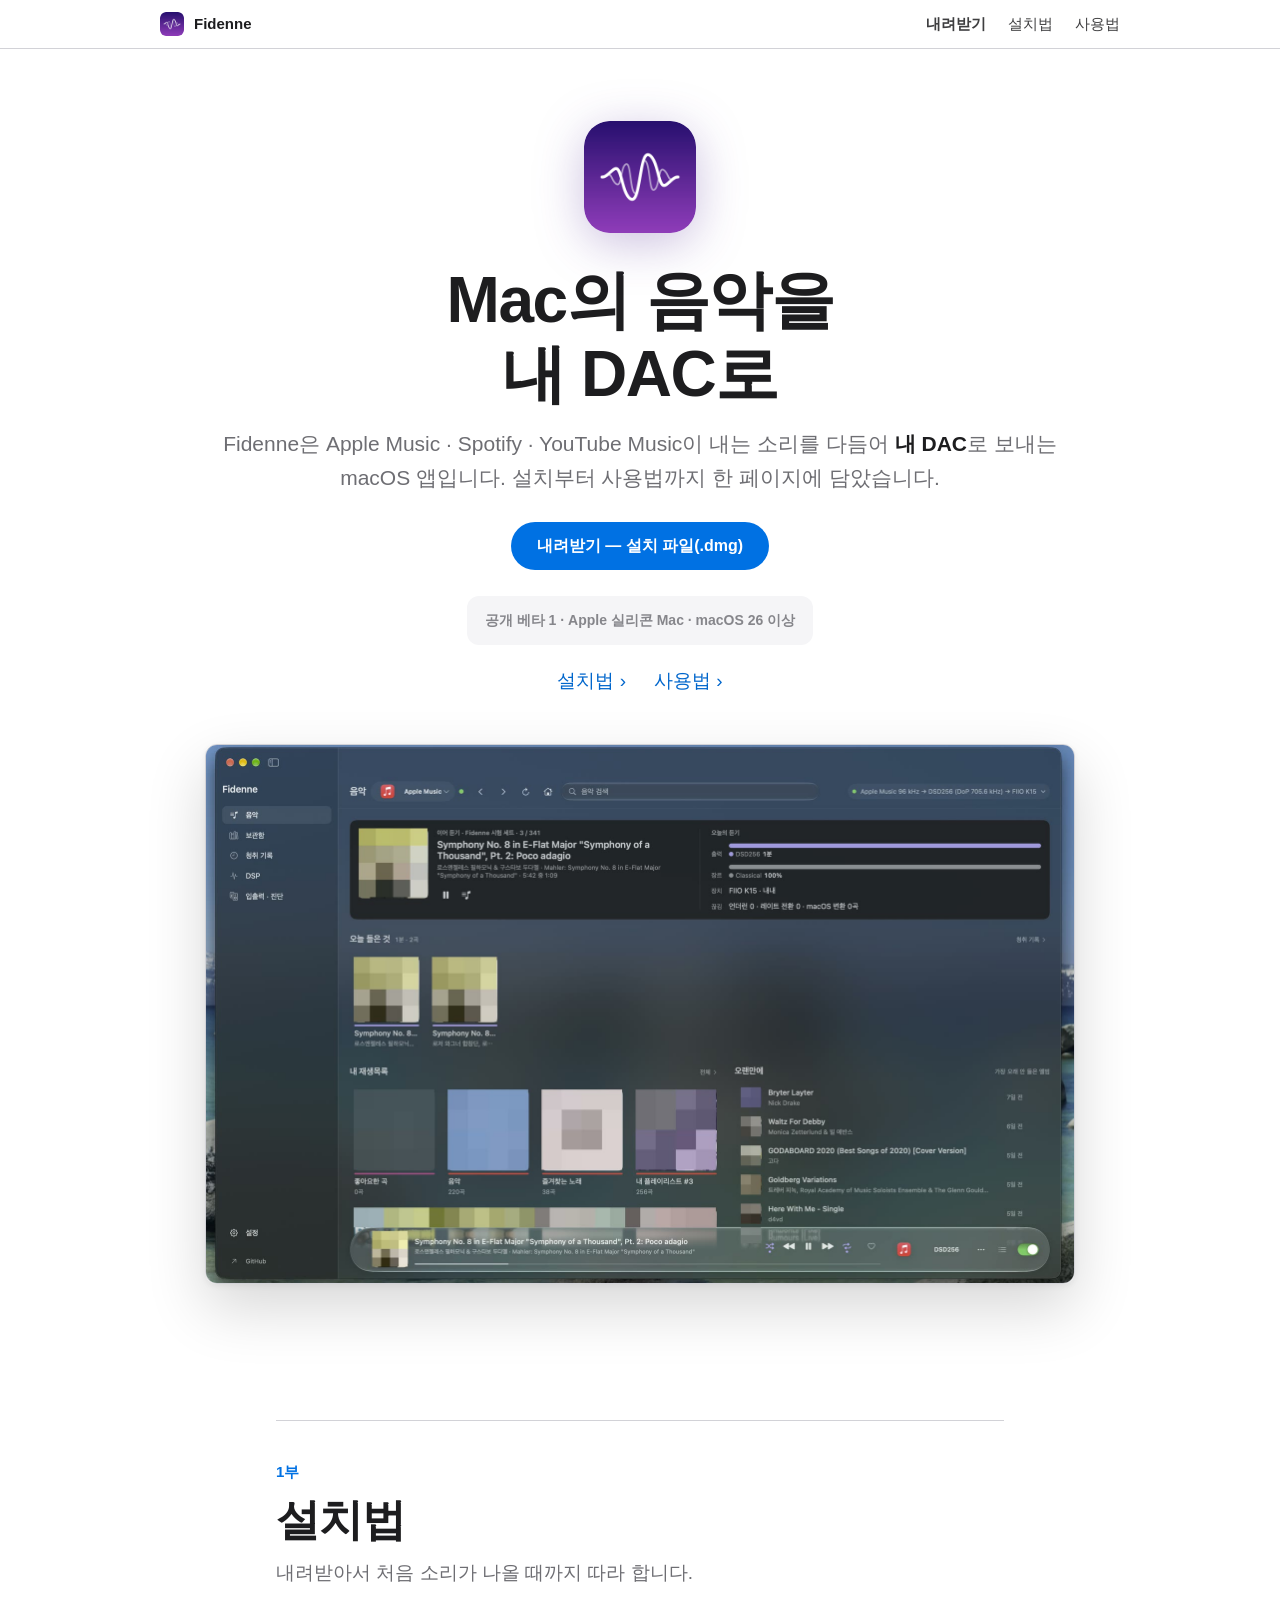
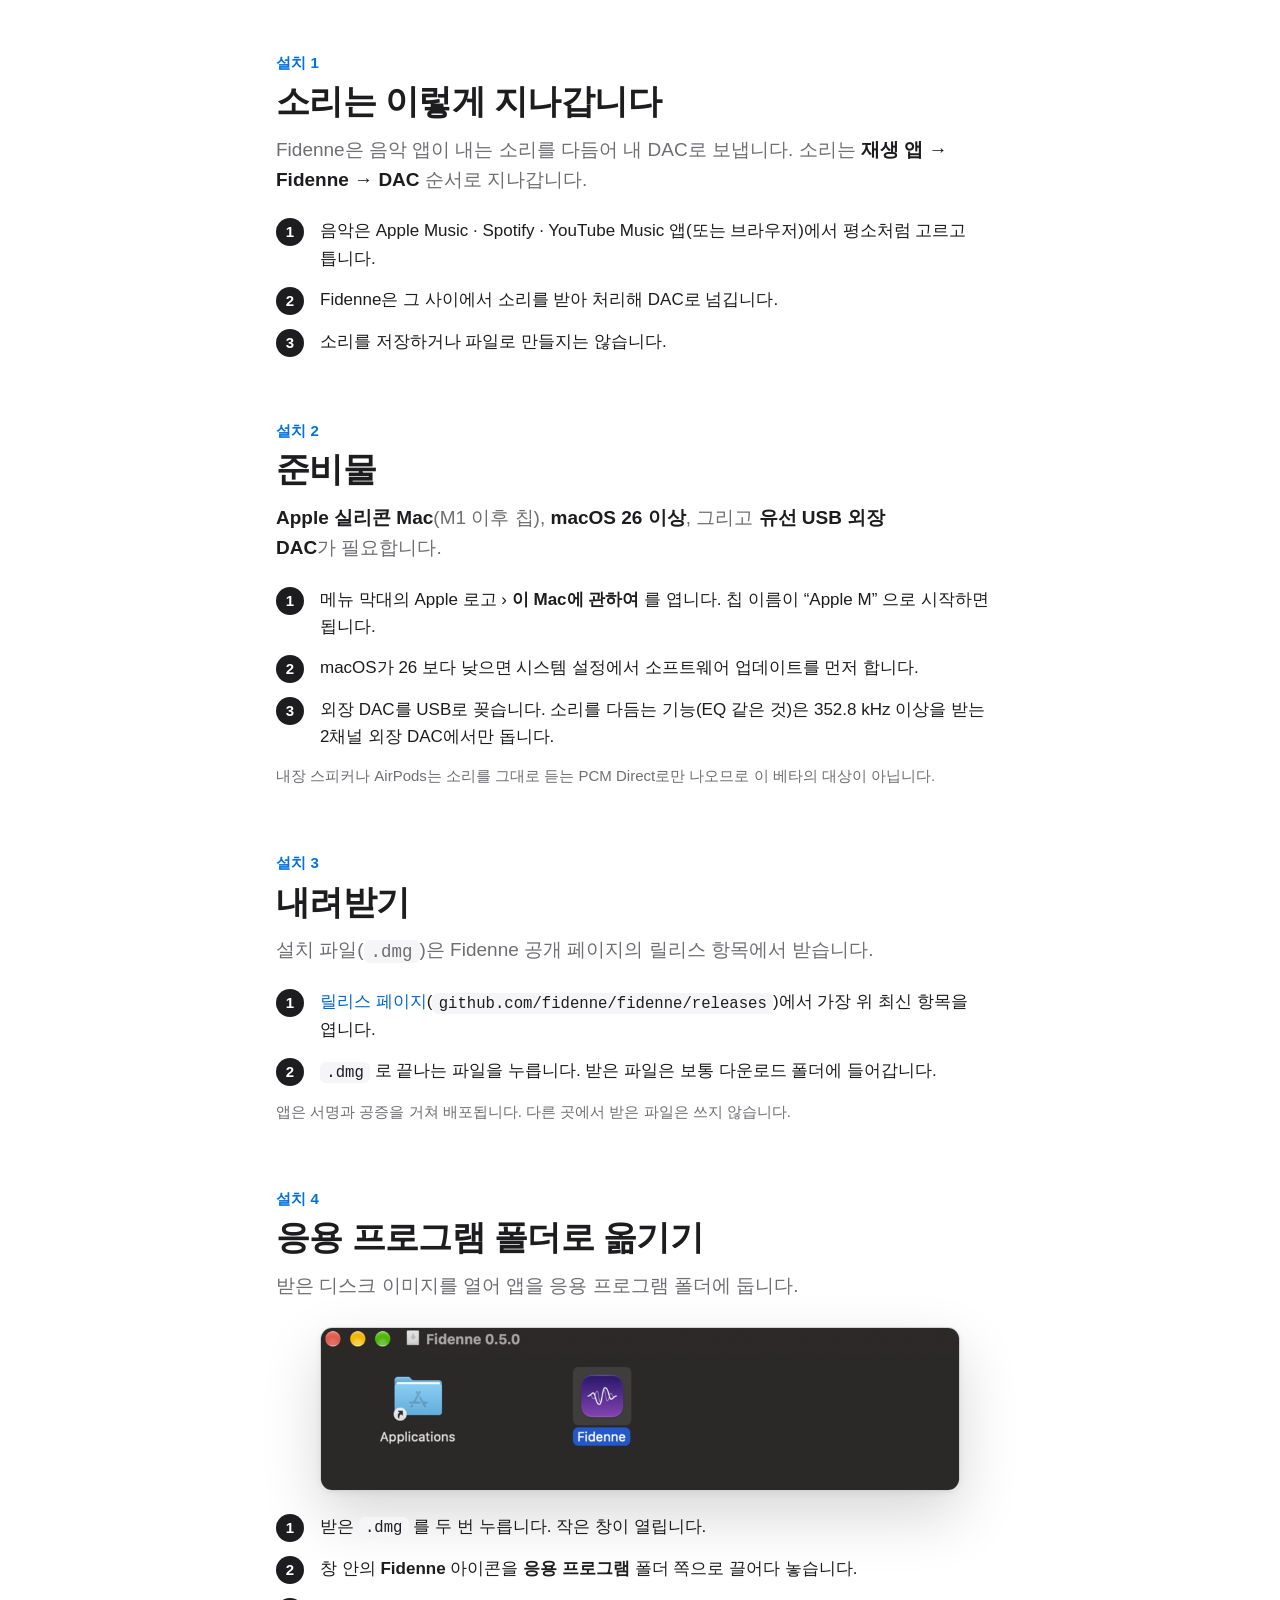
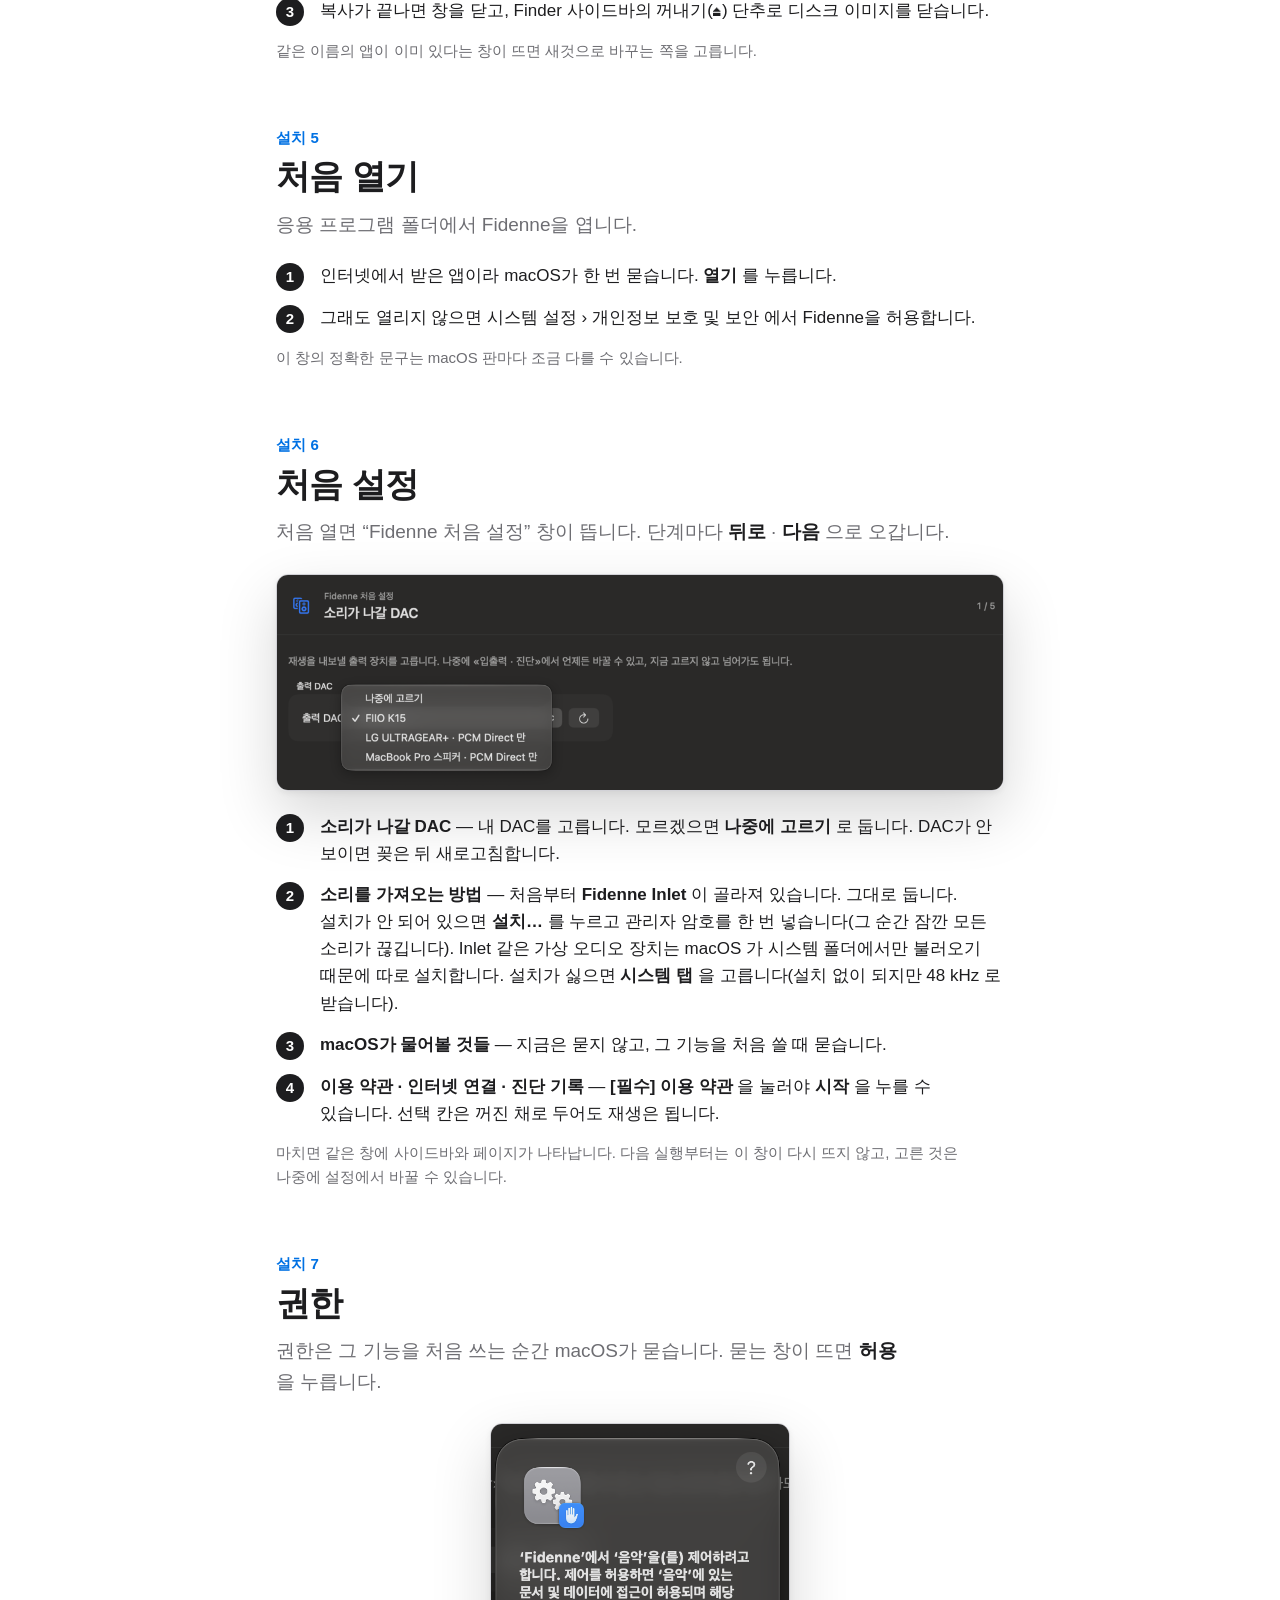
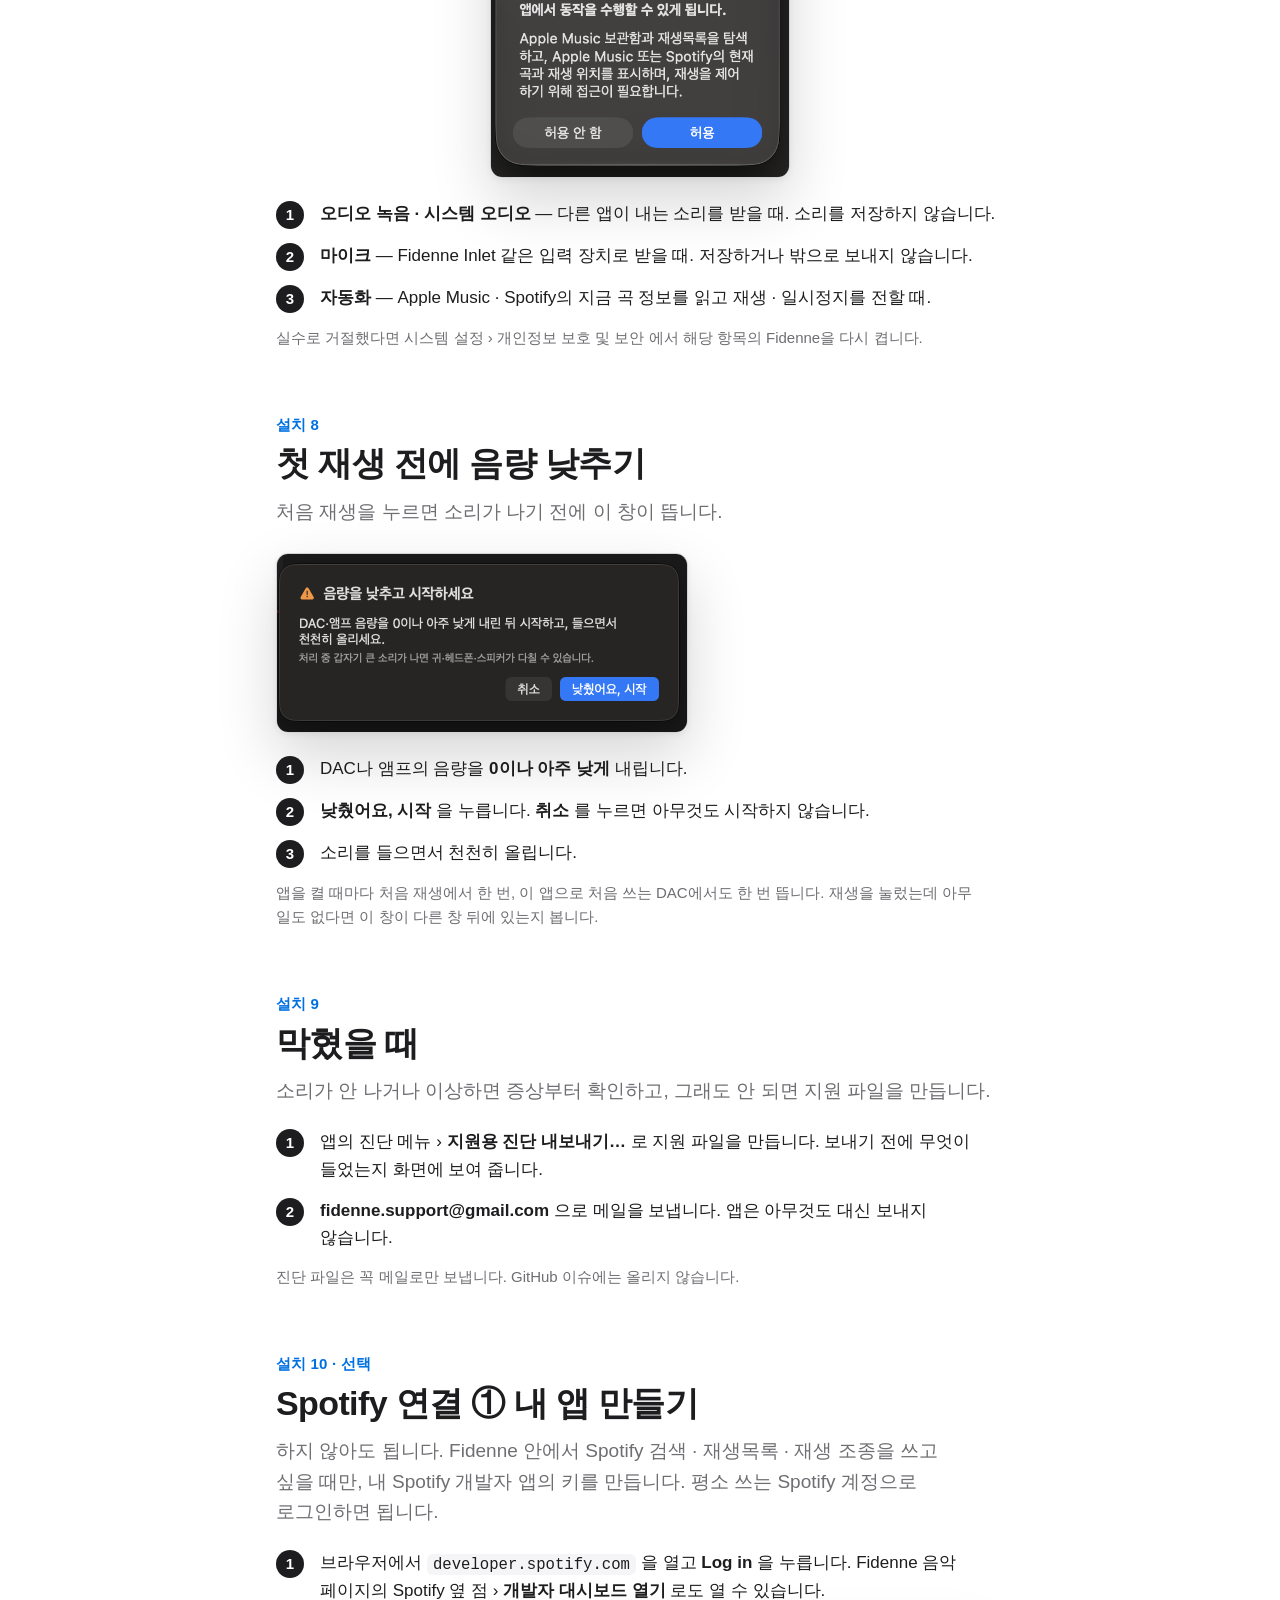
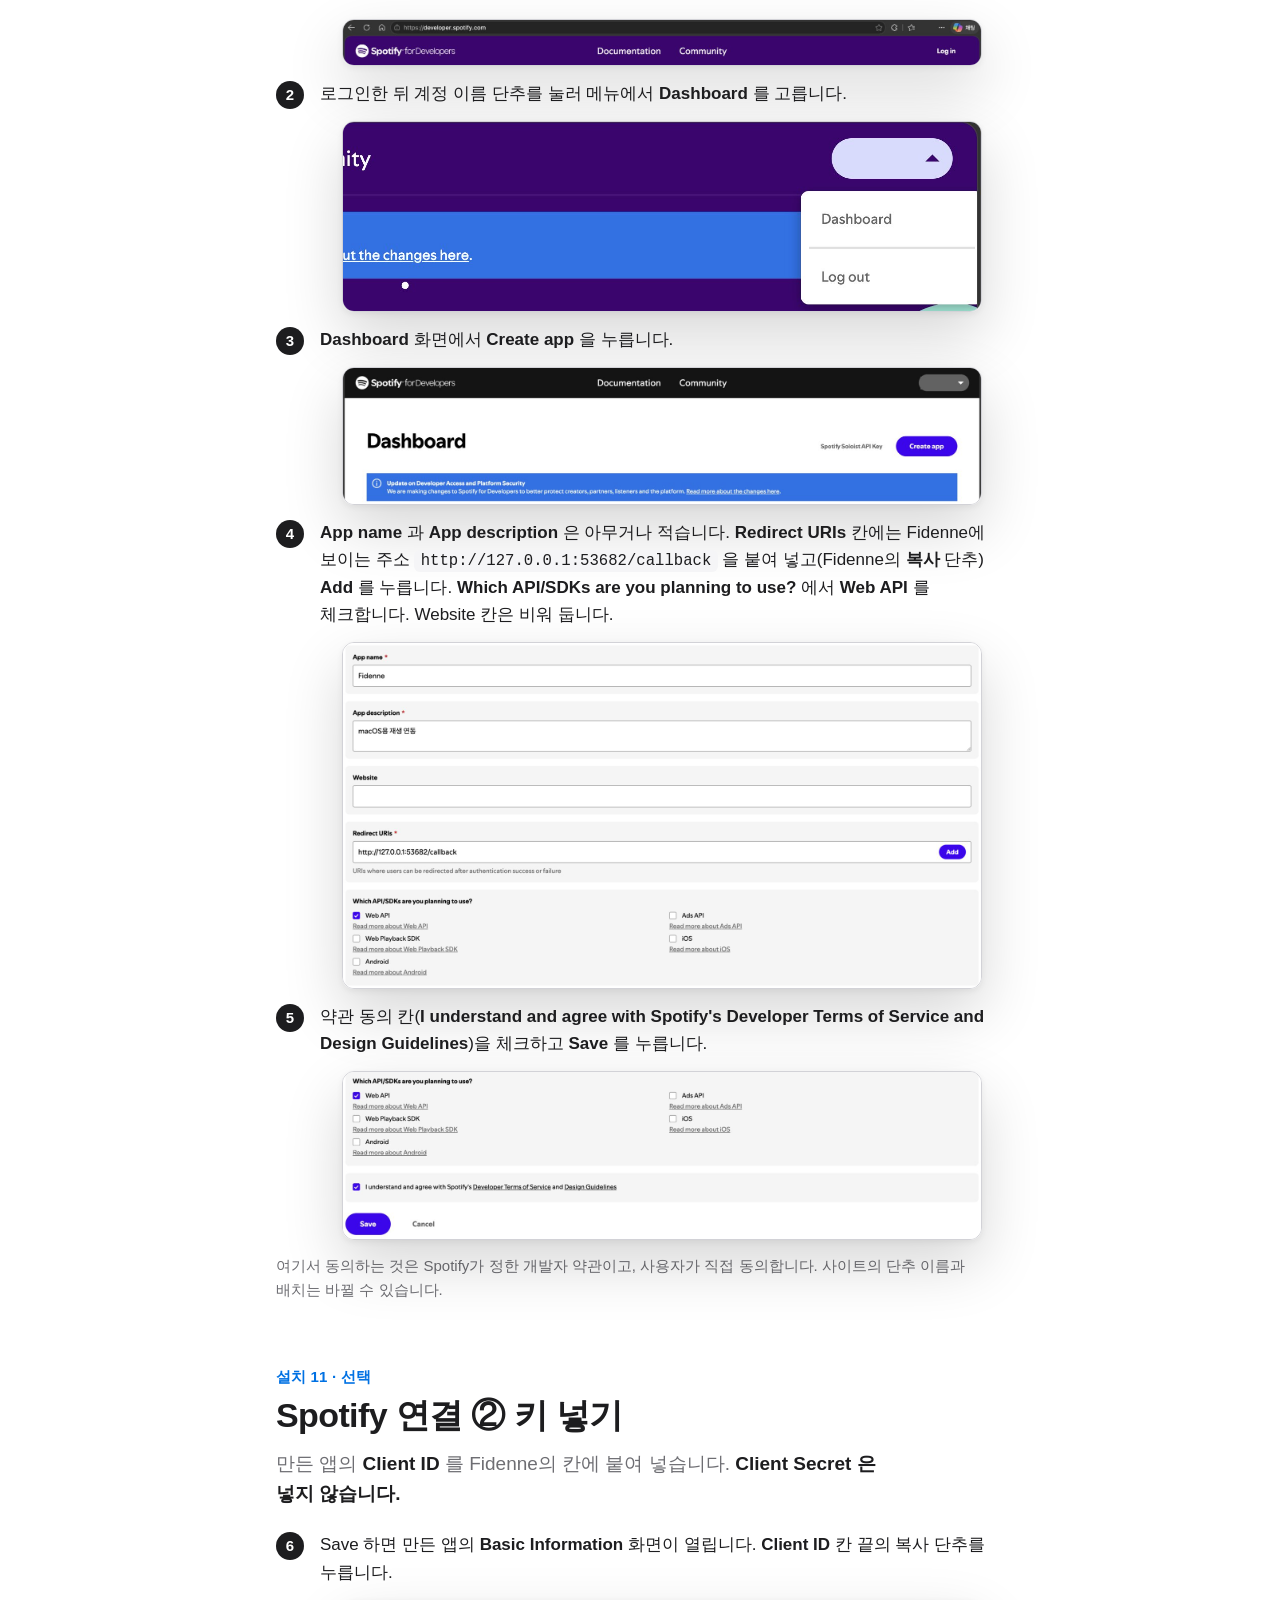
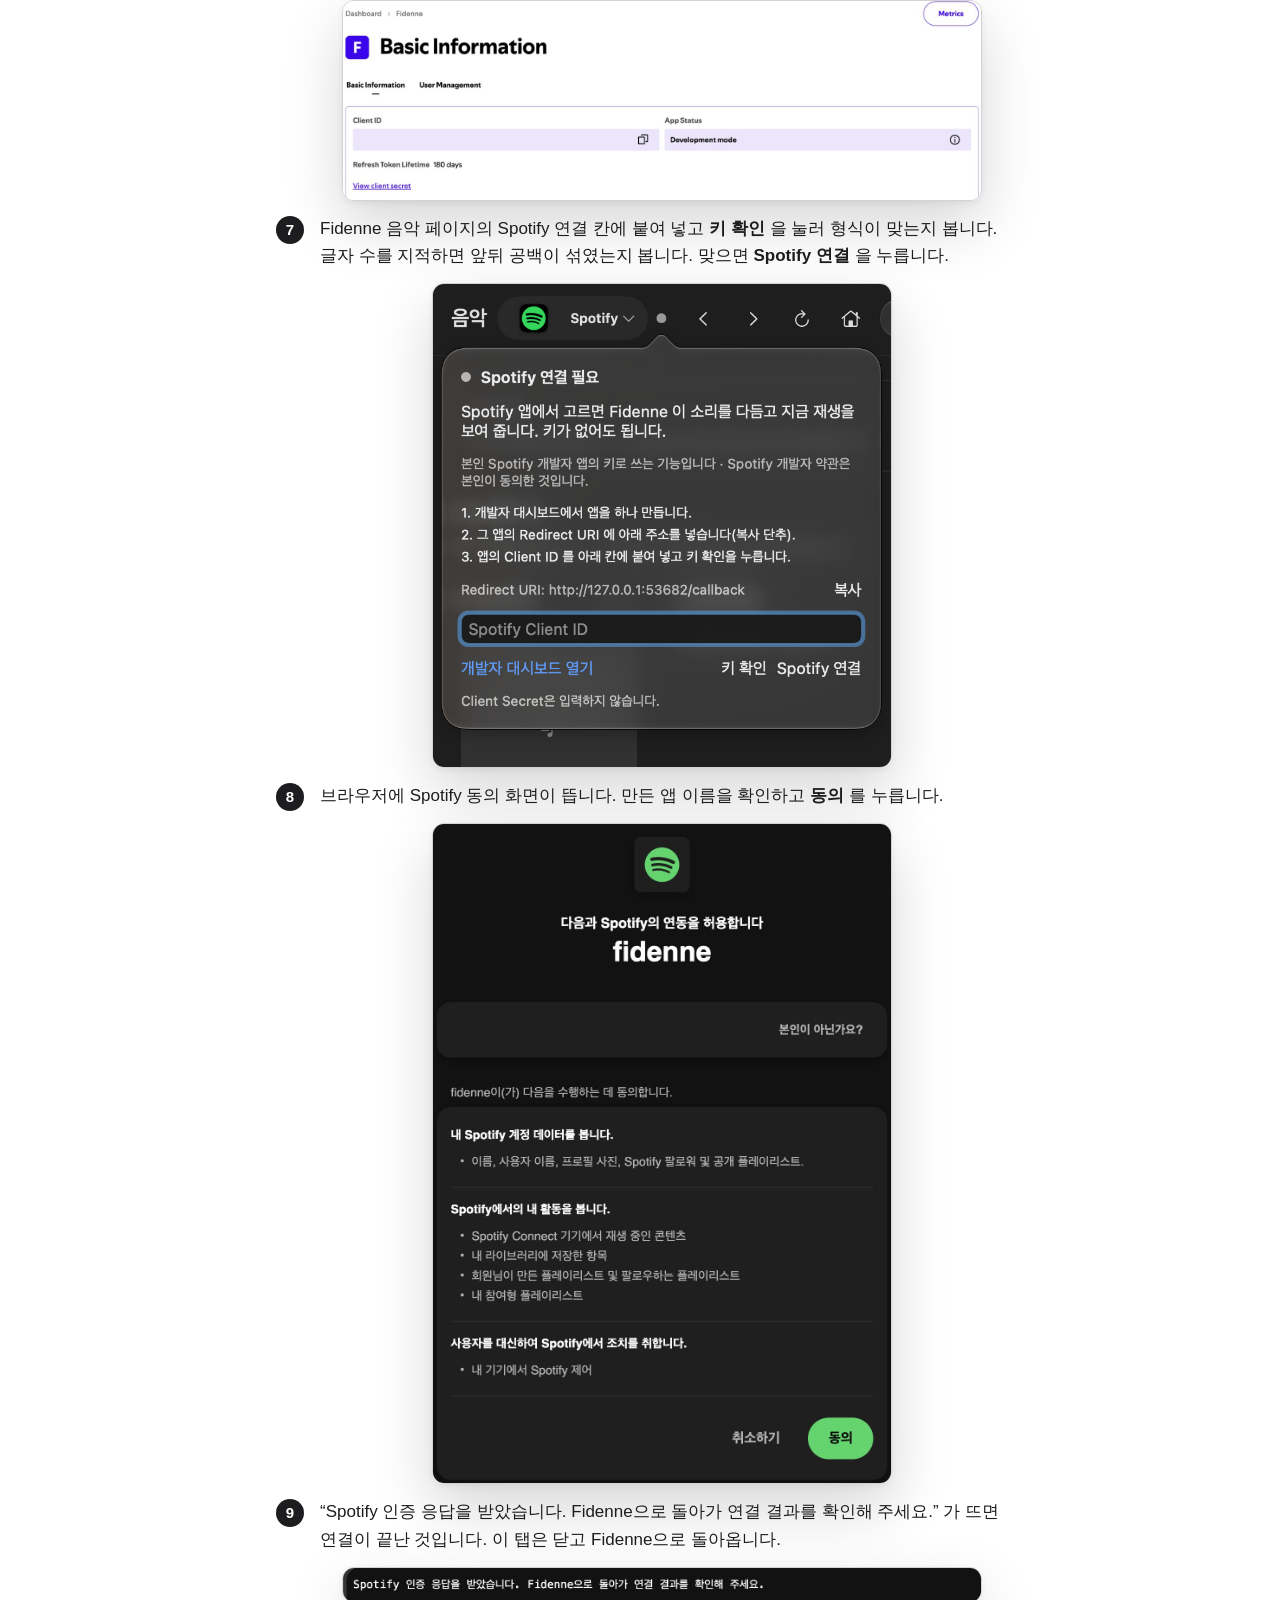
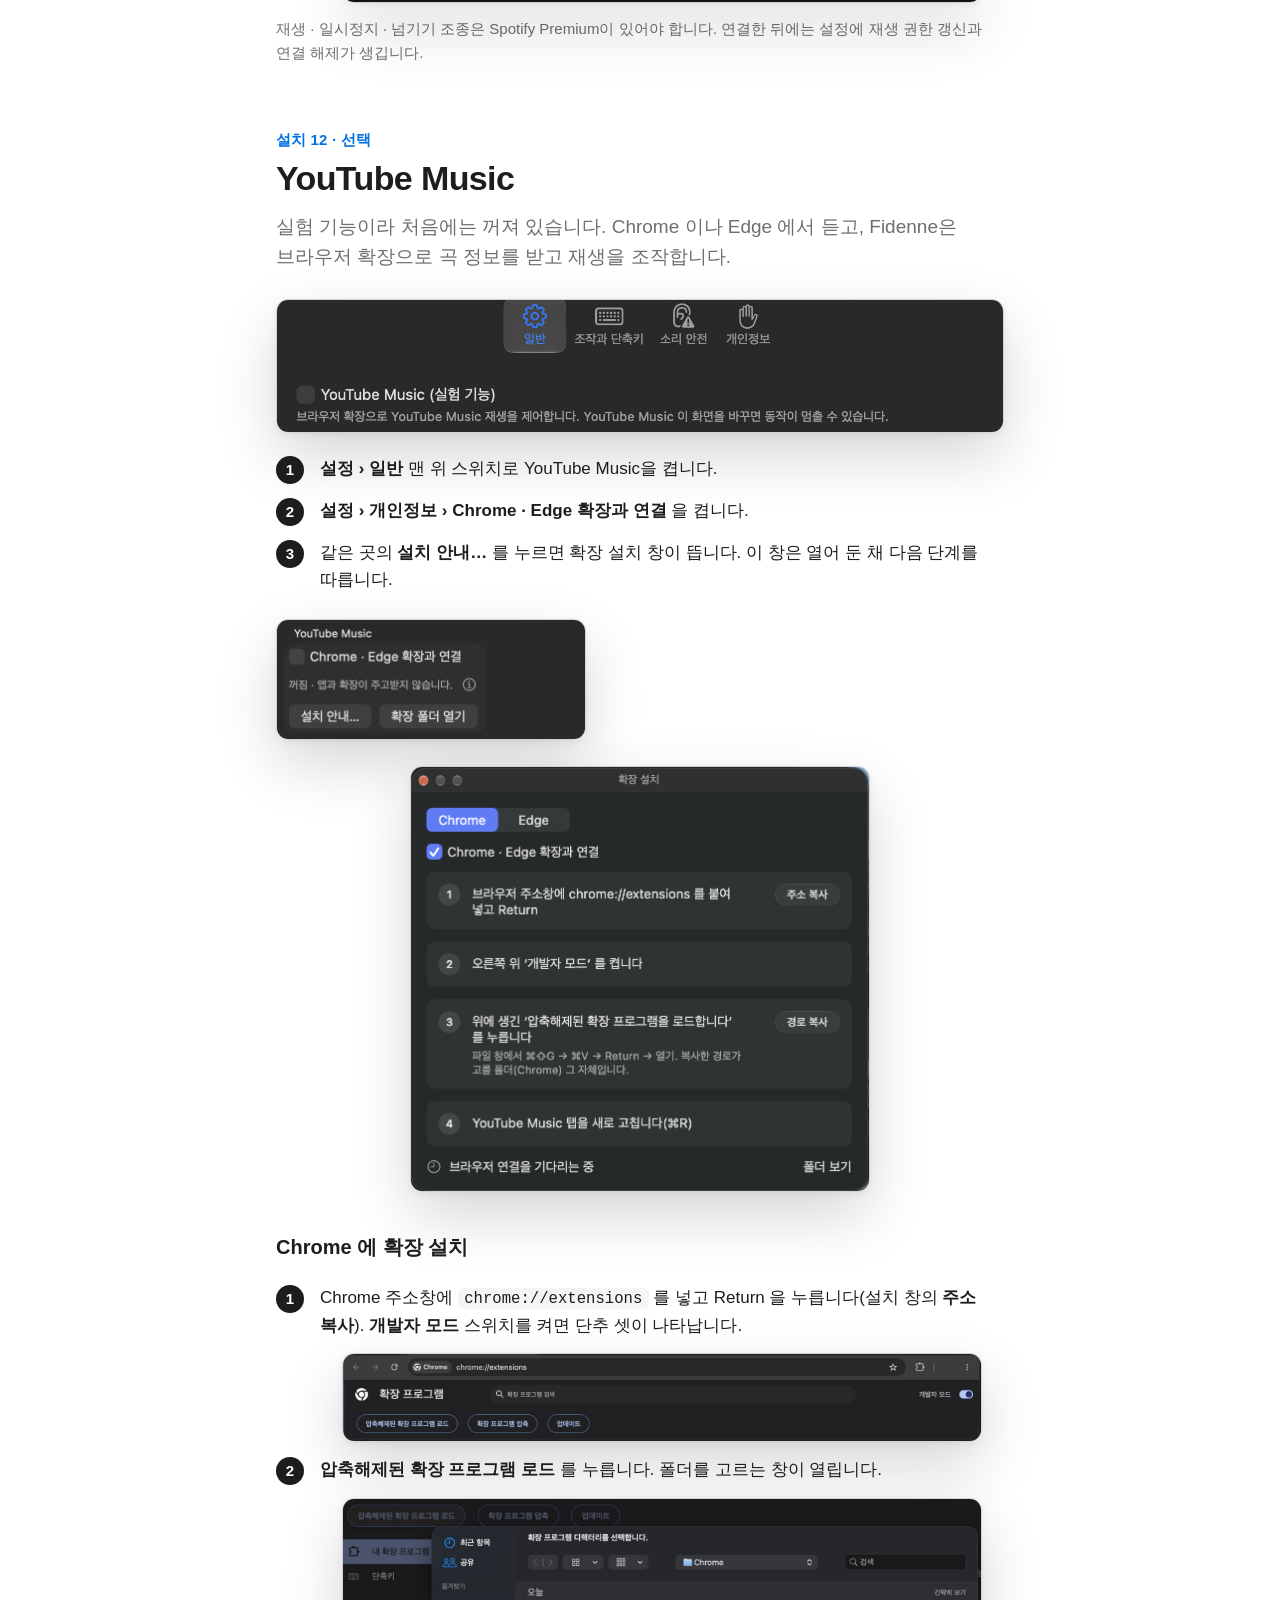
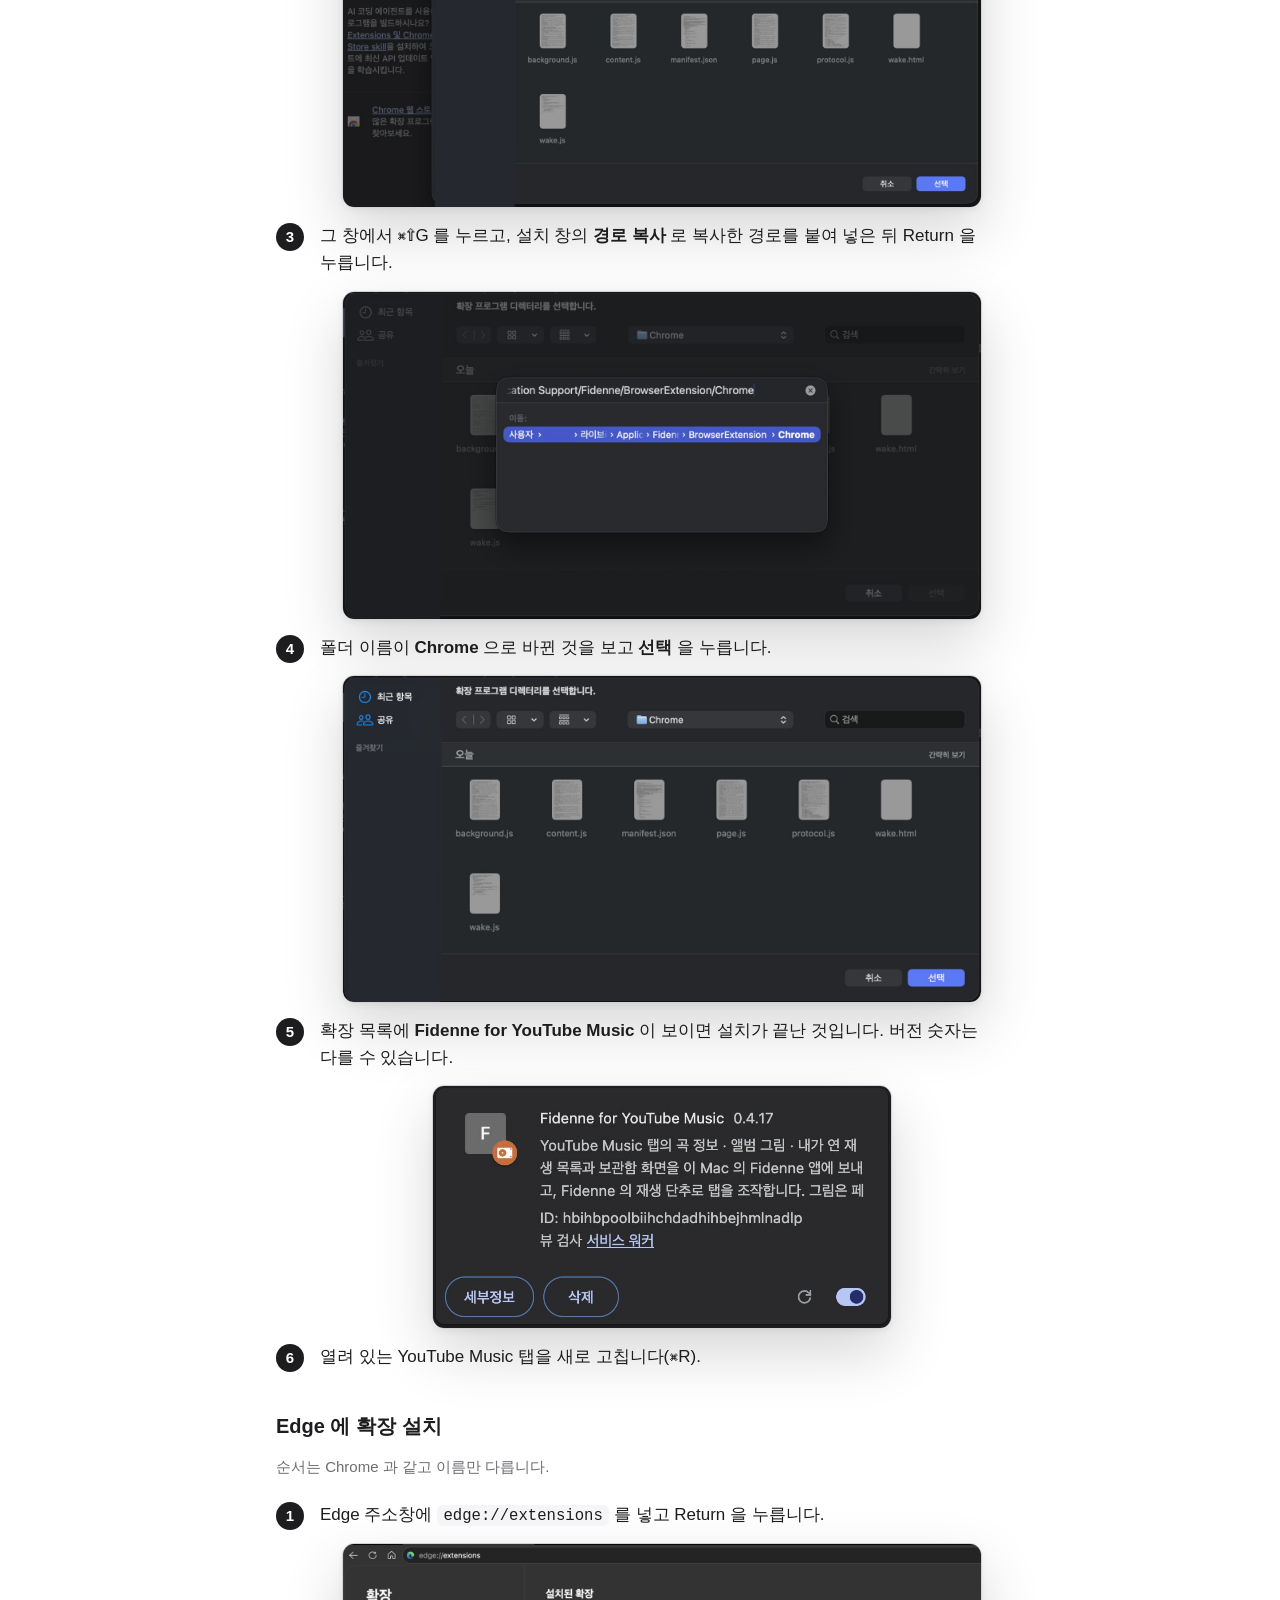
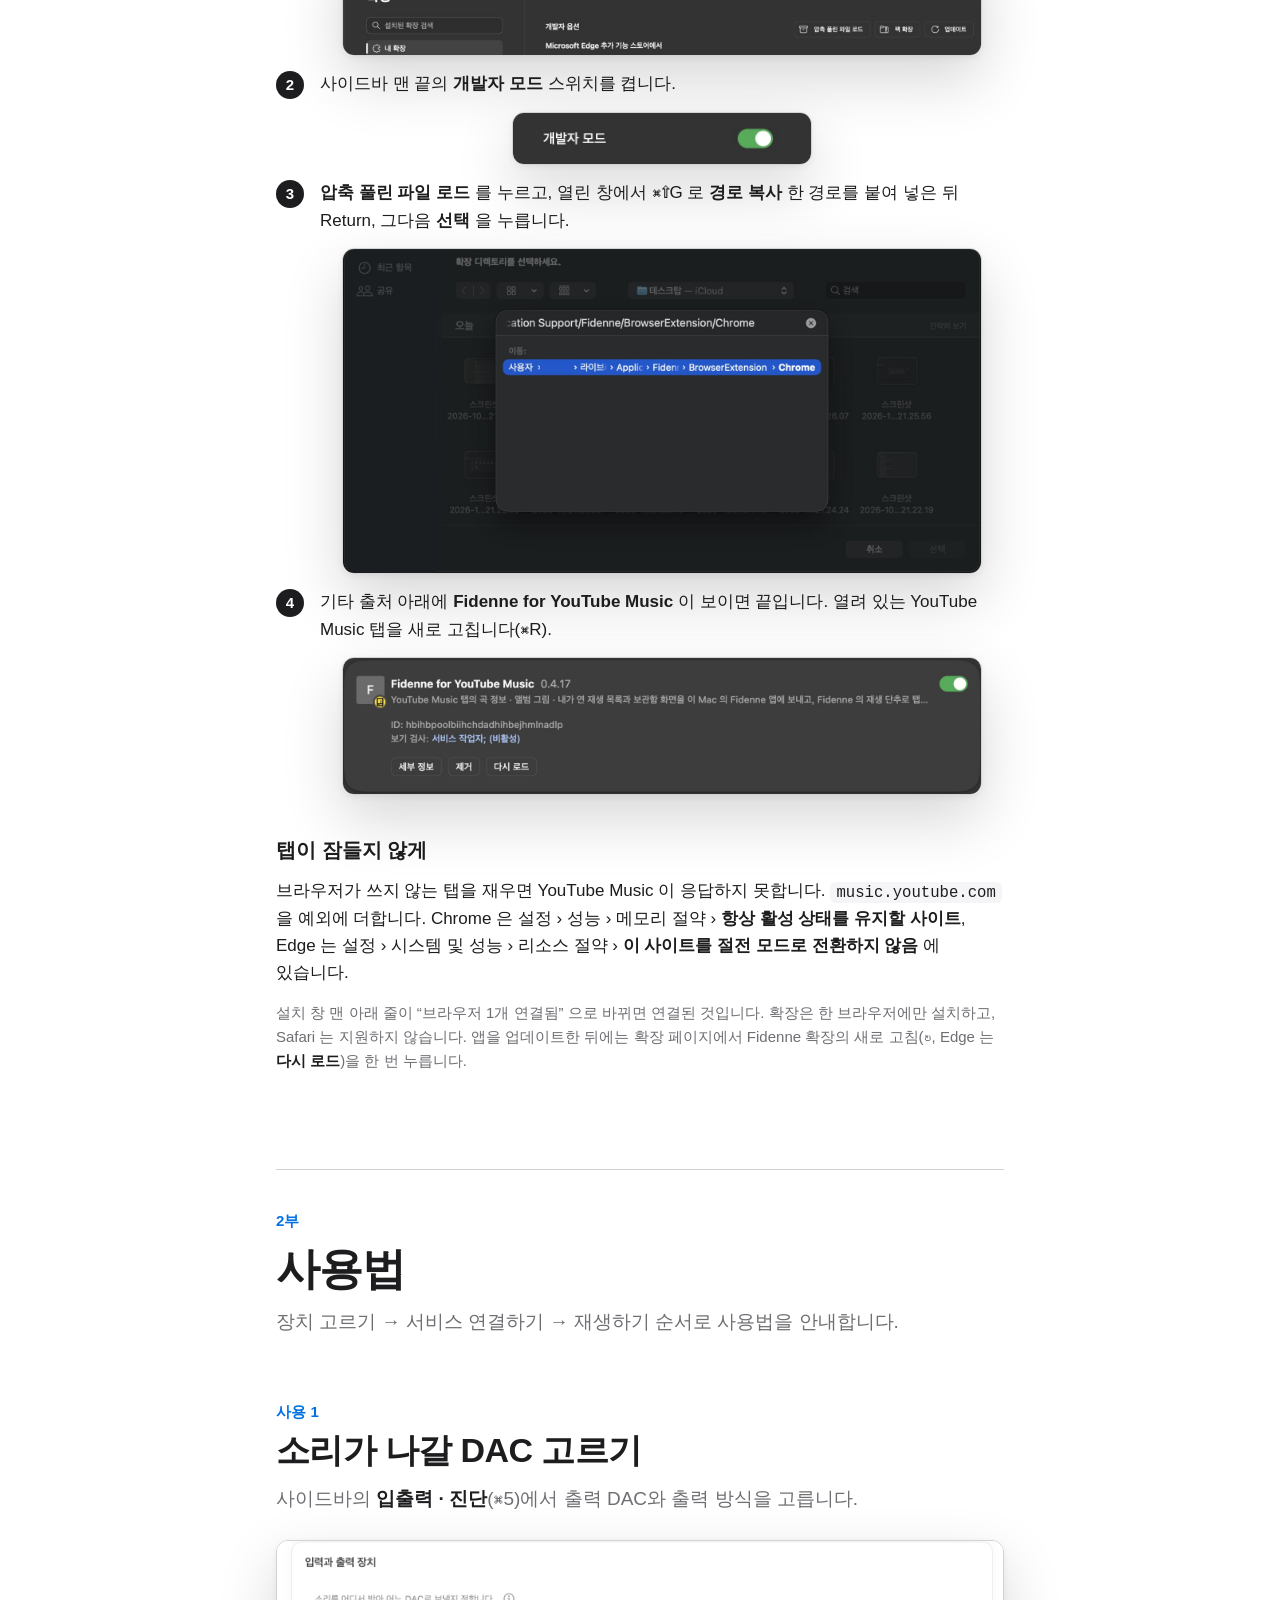
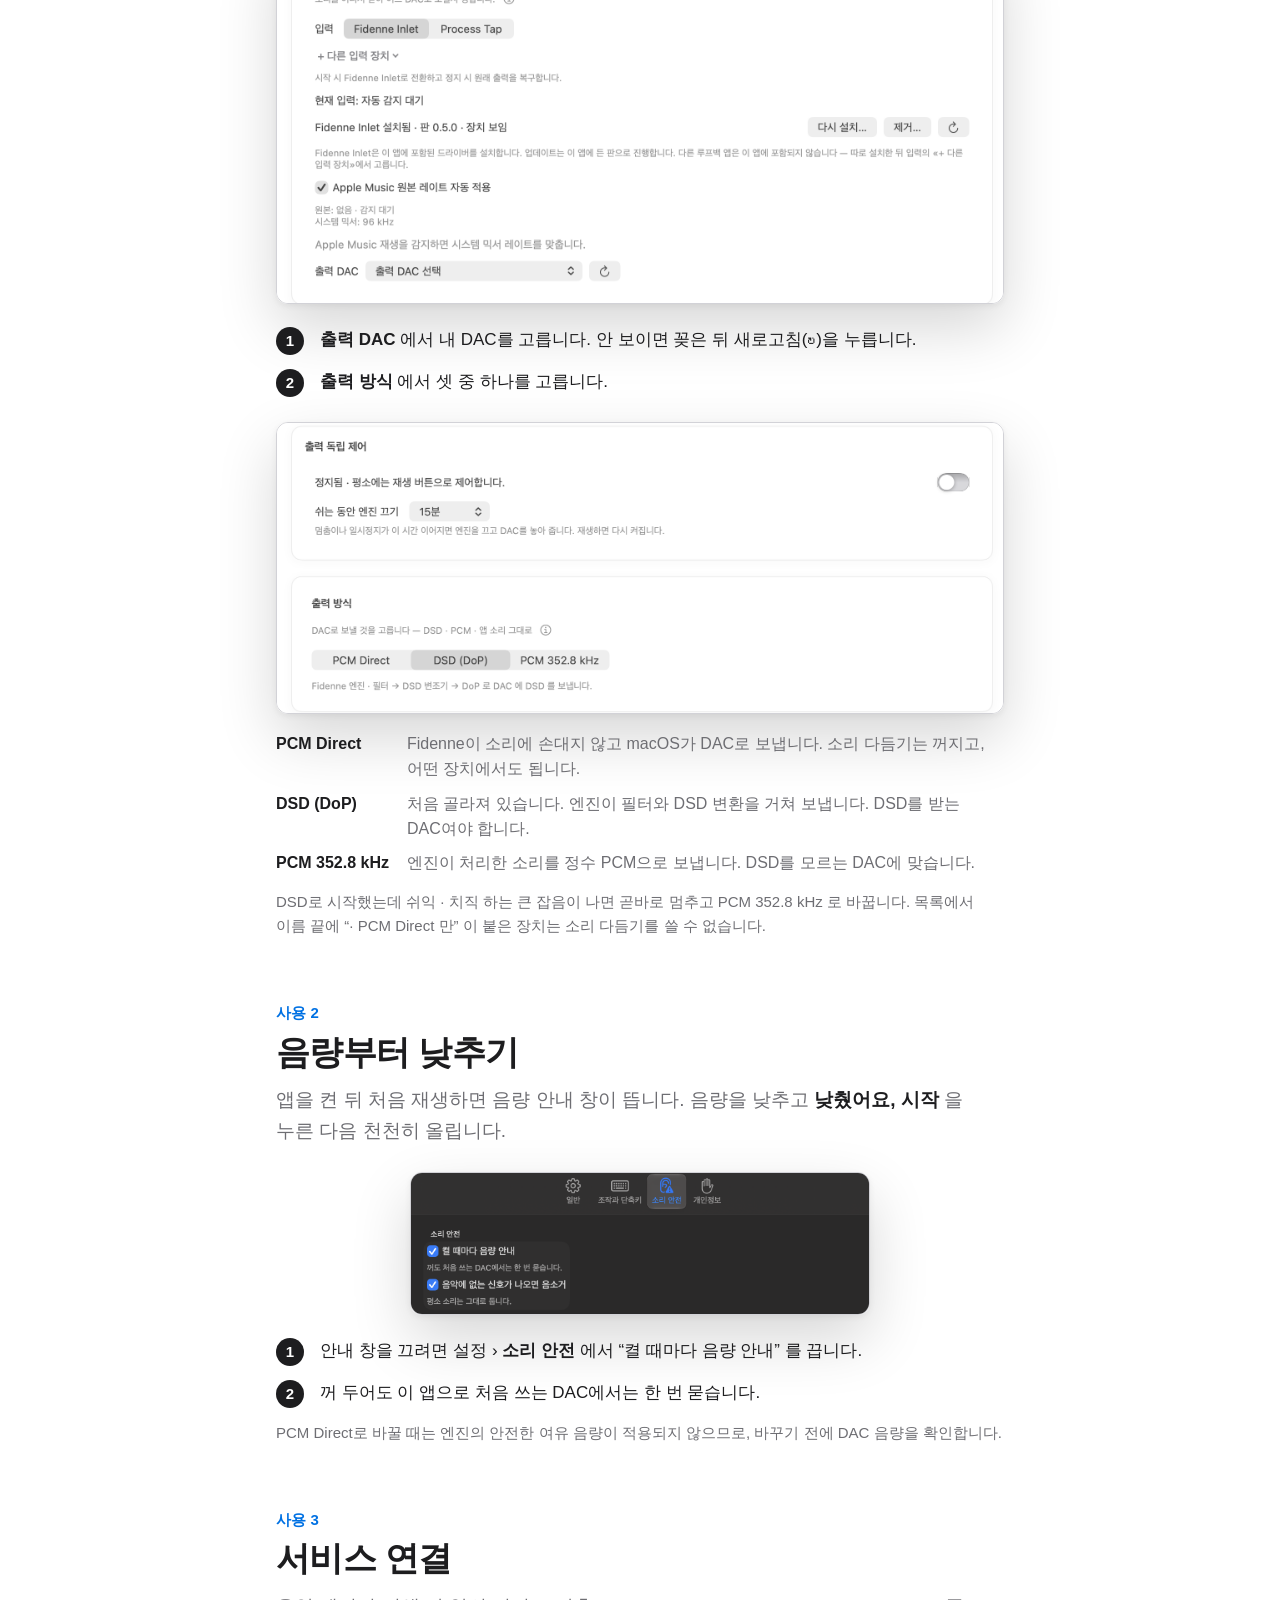
==== docs/index.html @ 0d48e1ff "Fidenne 0.5.2: user docs and the guide page for the new playback bar [skip ci]" ====
<!doctype html>
<!-- SPDX-FileCopyrightText: 2026 The Aural Authors -->
<!-- SPDX-License-Identifier: Apache-2.0 -->
<html lang="ko">
<head>
<meta charset="utf-8">
<meta name="viewport" content="width=device-width, initial-scale=1">
<meta name="color-scheme" content="light dark">
<title>Fidenne 설치와 사용</title>
<link rel="stylesheet" href="style.css">
</head>
<body>
<nav class="top" aria-label="이 페이지">
<a class="brand" href="#top"><img src="img/icon.png" alt="" width="24" height="24">Fidenne</a>
<span class="links"><a href="https://github.com/fidenne/fidenne/releases/latest" class="dl">내려받기</a><a href="#install">설치법</a><a href="#usage">사용법</a></span>
</nav>
<header class="hero" id="top">
<img class="appicon" src="img/icon.png" alt="Fidenne 앱 아이콘" width="112" height="112">
<h1>Mac의 음악을<br>내 DAC로</h1>
<p class="lead">Fidenne은 Apple Music · Spotify · YouTube Music이 내는 소리를 다듬어 <b>내 DAC</b>로 보내는<br><span style="white-space:nowrap">macOS 앱입니다.</span> 설치부터 사용법까지 한 페이지에 담았습니다.</p>
<p class="download"><a href="https://github.com/fidenne/fidenne/releases/latest" class="button">내려받기 — 설치 파일(.dmg)</a><span class="status">공개 베타 1 · Apple 실리콘 Mac · macOS 26 이상</span></p>
<p class="jump"><a href="#install">설치법 ›</a><a href="#usage">사용법 ›</a></p>
<figure class="shot hero-shot"><img src="img/home-hero.jpg" width="1740" height="1078" alt="Fidenne 음악 홈 — 이어 듣기, 오늘의 듣기, 오늘 들은 것, 내 재생목록, 오랜만에, 하단 재생 캡슐" decoding="async"></figure>
</header>
<main>
<div class="part" id="install"><p class="eyebrow">1부</p><h2>설치법</h2><p>내려받아서 처음 소리가 나올 때까지 따라 합니다.</p></div>
<section class="step" id="i1">
<p class="eyebrow">설치 1</p>
<h3>소리는 이렇게 지나갑니다</h3>
<p class="lead">Fidenne은 음악 앱이 내는 소리를 다듬어 내 DAC로 보냅니다. 소리는 <b>재생 앱 → Fidenne → DAC</b> 순서로 지나갑니다.</p>
<ol class="steps"><li>음악은 Apple Music · Spotify · YouTube Music 앱(또는 브라우저)에서 평소처럼 고르고 틉니다.</li><li>Fidenne은 그 사이에서 소리를 받아 처리해 DAC로 넘깁니다.</li><li>소리를 저장하거나 파일로 만들지는 않습니다.</li></ol>
</section>

<section class="step" id="i2">
<p class="eyebrow">설치 2</p>
<h3>준비물</h3>
<p class="lead"><b>Apple 실리콘 Mac</b>(M1 이후 칩), <b>macOS 26 이상</b>, 그리고 <b>유선 USB 외장 DAC</b>가 필요합니다.</p>
<ol class="steps"><li>메뉴 막대의 Apple 로고 › <b>이 Mac에 관하여</b> 를 엽니다. 칩 이름이 “Apple M” 으로 시작하면 됩니다.</li><li>macOS가 26 보다 낮으면 시스템 설정에서 소프트웨어 업데이트를 먼저 합니다.</li><li>외장 DAC를 USB로 꽂습니다. 소리를 다듬는 기능(EQ 같은 것)은 352.8 kHz 이상을 받는 2채널 외장 DAC에서만 돕니다.</li></ol>
<p class="note">내장 스피커나 AirPods는 소리를 그대로 듣는 PCM Direct로만 나오므로 이 베타의 대상이 아닙니다.</p>
</section>

<section class="step" id="i3">
<p class="eyebrow">설치 3</p>
<h3>내려받기</h3>
<p class="lead">설치 파일(<code>.dmg</code>)은 Fidenne 공개 페이지의 릴리스 항목에서 받습니다.</p>
<ol class="steps"><li><a href="https://github.com/fidenne/fidenne/releases/latest">릴리스 페이지</a>(<code>github.com/fidenne/fidenne/releases</code>)에서 가장 위 최신 항목을 엽니다.</li><li><code>.dmg</code> 로 끝나는 파일을 누릅니다. 받은 파일은 보통 다운로드 폴더에 들어갑니다.</li></ol>
<p class="note">앱은 서명과 공증을 거쳐 배포됩니다. 다른 곳에서 받은 파일은 쓰지 않습니다.</p>
</section>

<section class="step" id="i4">
<p class="eyebrow">설치 4</p>
<h3>응용 프로그램 폴더로 옮기기</h3>
<p class="lead">받은 디스크 이미지를 열어 앱을 응용 프로그램 폴더에 둡니다.</p>
<figure class="shot wide-small"><img src="img/install-dmg.png" width="1000" height="254" alt="디스크 이미지 창 — 왼쪽 Applications 폴더, 오른쪽 Fidenne 앱" loading="lazy" decoding="async"></figure>
<ol class="steps"><li>받은 <code>.dmg</code> 를 두 번 누릅니다. 작은 창이 열립니다.</li><li>창 안의 <b>Fidenne</b> 아이콘을 <b>응용 프로그램</b> 폴더 쪽으로 끌어다 놓습니다.</li><li>복사가 끝나면 창을 닫고, Finder 사이드바의 꺼내기(⏏) 단추로 디스크 이미지를 닫습니다.</li></ol>
<p class="note">같은 이름의 앱이 이미 있다는 창이 뜨면 새것으로 바꾸는 쪽을 고릅니다.</p>
</section>

<section class="step" id="i5">
<p class="eyebrow">설치 5</p>
<h3>처음 열기</h3>
<p class="lead">응용 프로그램 폴더에서 Fidenne을 엽니다.</p>
<ol class="steps"><li>인터넷에서 받은 앱이라 macOS가 한 번 묻습니다. <b>열기</b> 를 누릅니다.</li><li>그래도 열리지 않으면 시스템 설정 › 개인정보 보호 및 보안 에서 Fidenne을 허용합니다.</li></ol>
<p class="note">이 창의 정확한 문구는 macOS 판마다 조금 다를 수 있습니다.</p>
</section>

<section class="step" id="i6">
<p class="eyebrow">설치 6</p>
<h3>처음 설정</h3>
<p class="lead">처음 열면 “Fidenne 처음 설정” 창이 뜹니다. 단계마다 <b>뒤로</b> · <b>다음</b> 으로 오갑니다.</p>
<figure class="shot"><img src="img/setup-dac.png" width="1200" height="355" alt="처음 설정 창의 첫 단계, 소리가 나갈 DAC 고르기 — 출력 DAC 목록이 열린 모습" loading="lazy" decoding="async"></figure><ol class="steps"><li><b>소리가 나갈 DAC</b> — 내 DAC를 고릅니다. 모르겠으면 <b>나중에 고르기</b> 로 둡니다. DAC가 안 보이면 꽂은 뒤 새로고침합니다.</li><li><b>소리를 가져오는 방법</b> — 처음부터 <b>Fidenne Inlet</b> 이 골라져 있습니다. 그대로 둡니다. 설치가 안 되어 있으면 <b>설치…</b> 를 누르고 관리자 암호를 한 번 넣습니다(그 순간 잠깐 모든 소리가 끊깁니다). Inlet 같은 가상 오디오 장치는 macOS 가 시스템 폴더에서만 불러오기 때문에 따로 설치합니다. 설치가 싫으면 <b>시스템 탭</b> 을 고릅니다(설치 없이 되지만 48 kHz 로 받습니다).</li><li><b>macOS가 물어볼 것들</b> — 지금은 묻지 않고, 그 기능을 처음 쓸 때 묻습니다.</li><li><b>이용 약관 · 인터넷 연결 · 진단 기록</b> — <b>[필수] 이용 약관</b> 을 눌러야 <b>시작</b> 을 누를 수 있습니다. 선택 칸은 꺼진 채로 두어도 재생은 됩니다.</li></ol>
<p class="note">마치면 같은 창에 사이드바와 페이지가 나타납니다. 다음 실행부터는 이 창이 다시 뜨지 않고, 고른 것은 나중에 설정에서 바꿀 수 있습니다.</p>
</section>

<section class="step" id="i7">
<p class="eyebrow">설치 7</p>
<h3>권한</h3>
<p class="lead">권한은 그 기능을 처음 쓰는 순간 macOS가 묻습니다. 묻는 창이 뜨면 <b>허용</b> 을 누릅니다.</p>
<figure class="shot narrow"><img src="img/permission-automation.png" width="545" height="645" alt="macOS가 묻는 자동화 권한 창 — Fidenne에서 음악 앱을 제어하려고 합니다, 허용 안 함 · 허용" loading="lazy" decoding="async"></figure>
<ol class="steps"><li><b>오디오 녹음 · 시스템 오디오</b> — 다른 앱이 내는 소리를 받을 때. 소리를 저장하지 않습니다.</li><li><b>마이크</b> — Fidenne Inlet 같은 입력 장치로 받을 때. 저장하거나 밖으로 보내지 않습니다.</li><li><b>자동화</b> — Apple Music · Spotify의 지금 곡 정보를 읽고 재생 · 일시정지를 전할 때.</li></ol>
<p class="note">실수로 거절했다면 시스템 설정 › 개인정보 보호 및 보안 에서 해당 항목의 Fidenne을 다시 켭니다.</p>
</section>

<section class="step" id="i8">
<p class="eyebrow">설치 8</p>
<h3>첫 재생 전에 음량 낮추기</h3>
<p class="lead">처음 재생을 누르면 소리가 나기 전에 이 창이 뜹니다.</p>
<figure class="shot" style="max-width:412px"><img src="img/volume-first.png" width="820" height="356" alt="“음량을 낮추고 시작하세요” 창 — 취소 · 낮췄어요, 시작" loading="lazy" decoding="async"></figure><ol class="steps"><li>DAC나 앰프의 음량을 <b>0이나 아주 낮게</b> 내립니다.</li><li><b>낮췄어요, 시작</b> 을 누릅니다. <b>취소</b> 를 누르면 아무것도 시작하지 않습니다.</li><li>소리를 들으면서 천천히 올립니다.</li></ol>
<p class="note">앱을 켤 때마다 처음 재생에서 한 번, 이 앱으로 처음 쓰는 DAC에서도 한 번 뜹니다. 재생을 눌렀는데 아무 일도 없다면 이 창이 다른 창 뒤에 있는지 봅니다.</p>
</section>

<section class="step" id="i9">
<p class="eyebrow">설치 9</p>
<h3>막혔을 때</h3>
<p class="lead">소리가 안 나거나 이상하면 증상부터 확인하고, 그래도 안 되면 지원 파일을 만듭니다.</p>
<ol class="steps"><li>앱의 진단 메뉴 › <b>지원용 진단 내보내기…</b> 로 지원 파일을 만듭니다. 보내기 전에 무엇이 들었는지 화면에 보여 줍니다.</li><li><b>fidenne.support@gmail.com</b> 으로 메일을 보냅니다. 앱은 아무것도 대신 보내지 않습니다.</li></ol>
<p class="note">진단 파일은 꼭 메일로만 보냅니다. GitHub 이슈에는 올리지 않습니다.</p>
</section>

<section class="step" id="i10">
<p class="eyebrow">설치 10 · 선택</p>
<h3>Spotify 연결 ① 내 앱 만들기</h3>
<p class="lead">하지 않아도 됩니다. Fidenne 안에서 Spotify 검색 · 재생목록 · 재생 조종을 쓰고 싶을 때만, 내 Spotify 개발자 앱의 키를 만듭니다. 평소 쓰는 Spotify 계정으로 로그인하면 됩니다.</p>
<ol class="steps">
<li>브라우저에서 <code>developer.spotify.com</code> 을 열고 <b>Log in</b> 을 누릅니다. Fidenne 음악 페이지의 Spotify 옆 점 › <b>개발자 대시보드 열기</b> 로도 열 수 있습니다.<figure class="shot wide-small"><img src="img/spotify-1-login.jpg" width="1600" height="113" alt="Spotify for Developers 첫 화면 — 주소 developer.spotify.com, 메뉴 막대 끝의 Log in" loading="lazy" decoding="async"></figure></li>
<li>로그인한 뒤 계정 이름 단추를 눌러 메뉴에서 <b>Dashboard</b> 를 고릅니다.<figure class="shot wide-small"><img src="img/spotify-2-dashboard-menu.jpg" width="1260" height="373" alt="계정 이름 단추를 누르면 열리는 메뉴 — Dashboard, Log out (계정 이름은 가렸습니다)" loading="lazy" decoding="async"></figure></li>
<li><b>Dashboard</b> 화면에서 <b>Create app</b> 을 누릅니다.<figure class="shot wide-small"><img src="img/spotify-3-create.jpg" width="1600" height="341" alt="Dashboard 화면과 Create app 단추" loading="lazy" decoding="async"></figure></li>
<li><b>App name</b> 과 <b>App description</b> 은 아무거나 적습니다. <b>Redirect URIs</b> 칸에는 Fidenne에 보이는 주소 <code>http://127.0.0.1:53682/callback</code> 을 붙여 넣고(Fidenne의 <b>복사</b> 단추) <b>Add</b> 를 누릅니다. <b>Which API/SDKs are you planning to use?</b> 에서 <b>Web API</b> 를 체크합니다. Website 칸은 비워 둡니다.<figure class="shot wide-small"><img src="img/spotify-4-form.jpg" width="1600" height="864" alt="Create app 입력 화면 — App name, App description, Website(빈칸), Redirect URIs 칸의 http://127.0.0.1:53682/callback 과 Add 단추, Web API 체크" loading="lazy" decoding="async"></figure></li>
<li>약관 동의 칸(<b>I understand and agree with Spotify's Developer Terms of Service and Design Guidelines</b>)을 체크하고 <b>Save</b> 를 누릅니다.<figure class="shot wide-small"><img src="img/spotify-5-save.jpg" width="1600" height="417" alt="Web API 체크, 약관 동의 체크, Save 단추" loading="lazy" decoding="async"></figure></li>
</ol>
<p class="note">여기서 동의하는 것은 Spotify가 정한 개발자 약관이고, 사용자가 직접 동의합니다. 사이트의 단추 이름과 배치는 바뀔 수 있습니다.</p>
</section>

<section class="step" id="i11">
<p class="eyebrow">설치 11 · 선택</p>
<h3>Spotify 연결 ② 키 넣기</h3>
<p class="lead">만든 앱의 <b>Client ID</b> 를 Fidenne의 칸에 붙여 넣습니다. <b>Client Secret 은 넣지 않습니다.</b></p>
<ol class="steps" style="counter-reset:n 5">
<li>Save 하면 만든 앱의 <b>Basic Information</b> 화면이 열립니다. <b>Client ID</b> 칸 끝의 복사 단추를 누릅니다.<figure class="shot wide-small"><img src="img/spotify-6-clientid.jpg" width="1600" height="500" alt="만든 앱의 Basic Information 화면 — Client ID 칸과 복사 단추 (ID 값은 가렸습니다)" loading="lazy" decoding="async"></figure></li>
<li>Fidenne 음악 페이지의 Spotify 연결 칸에 붙여 넣고 <b>키 확인</b> 을 눌러 형식이 맞는지 봅니다. 글자 수를 지적하면 앞뒤 공백이 섞였는지 봅니다. 맞으면 <b>Spotify 연결</b> 을 누릅니다.<figure class="shot medium"><img src="img/spotify-connect.png" width="750" height="790" alt="Fidenne 음악 페이지의 Spotify 연결 안내 — Redirect URI 복사, Client ID 칸, 키 확인, Spotify 연결" loading="lazy" decoding="async"></figure></li>
<li>브라우저에 Spotify 동의 화면이 뜹니다. 만든 앱 이름을 확인하고 <b>동의</b> 를 누릅니다.<figure class="shot medium"><img src="img/spotify-7-consent.jpg" width="1058" height="1523" alt="Spotify 동의 화면 — 만든 앱과의 연동 허용, 허용 항목 목록, 취소하기와 동의 단추 (계정 이름은 가렸습니다)" loading="lazy" decoding="async"></figure></li>
<li>“Spotify 인증 응답을 받았습니다. Fidenne으로 돌아가 연결 결과를 확인해 주세요.” 가 뜨면 연결이 끝난 것입니다. 이 탭은 닫고 Fidenne으로 돌아옵니다.<figure class="shot wide-small"><img src="img/spotify-8-done.jpg" width="1512" height="81" alt="연결 완료 페이지 — Spotify 인증 응답을 받았습니다. Fidenne으로 돌아가 연결 결과를 확인해 주세요." loading="lazy" decoding="async"></figure></li>
</ol>
<p class="note">재생 · 일시정지 · 넘기기 조종은 Spotify Premium이 있어야 합니다. 연결한 뒤에는 설정에 재생 권한 갱신과 연결 해제가 생깁니다.</p>
</section>

<section class="step" id="i12">
<p class="eyebrow">설치 12 · 선택</p>
<h3>YouTube Music</h3>
<p class="lead">실험 기능이라 처음에는 꺼져 있습니다. Chrome 이나 Edge 에서 듣고, Fidenne은 브라우저 확장으로 곡 정보를 받고 재생을 조작합니다.</p>
<figure class="shot"><img src="img/settings-ytm.png" width="1264" height="230" alt="설정 › 일반 맨 위의 YouTube Music (실험 기능) 스위치" loading="lazy" decoding="async"></figure><ol class="steps"><li><b>설정 › 일반</b> 맨 위 스위치로 YouTube Music을 켭니다.</li><li><b>설정 › 개인정보 › Chrome · Edge 확장과 연결</b> 을 켭니다.</li><li>같은 곳의 <b>설치 안내…</b> 를 누르면 확장 설치 창이 뜹니다. 이 창은 열어 둔 채 다음 단계를 따릅니다.</li></ol><figure class="shot" style="max-width:310px"><img src="img/privacy-ytm.png" width="620" height="240" alt="설정 › 개인정보의 YouTube Music 칸 — Chrome · Edge 확장과 연결 스위치, 설치 안내 · 확장 폴더 열기 단추" loading="lazy" decoding="async"></figure>
<figure class="shot medium"><img src="img/ytm-extension.png" width="460" height="425" alt="확장 설치 창 — Chrome · Edge 고르기, 주소 복사, 개발자 모드, 경로 복사, YouTube Music 탭 새로 고침" loading="lazy" decoding="async"></figure>
<h4>Chrome 에 확장 설치</h4>
<ol class="steps">
<li>Chrome 주소창에 <code>chrome://extensions</code> 를 넣고 Return 을 누릅니다(설치 창의 <b>주소 복사</b>). <b>개발자 모드</b> 스위치를 켜면 단추 셋이 나타납니다.<figure class="shot wide-small"><img src="img/ytm-chrome-1-devmode.jpg" width="1600" height="220" alt="Chrome 확장 프로그램 화면 — 주소 chrome://extensions, 개발자 모드 켬, 압축해제된 확장 프로그램 로드 · 확장 프로그램 압축 · 업데이트 단추" loading="lazy" decoding="async"></figure></li>
<li><b>압축해제된 확장 프로그램 로드</b> 를 누릅니다. 폴더를 고르는 창이 열립니다.<figure class="shot wide-small"><img src="img/ytm-chrome-2-load.jpg" width="1600" height="774" alt="압축해제된 확장 프로그램 로드를 누르면 열리는 확장 프로그램 디렉터리 선택 창" loading="lazy" decoding="async"></figure></li>
<li>그 창에서 ⌘⇧G 를 누르고, 설치 창의 <b>경로 복사</b> 로 복사한 경로를 붙여 넣은 뒤 Return 을 누릅니다.<figure class="shot wide-small"><img src="img/ytm-chrome-3-path.jpg" width="1600" height="820" alt="⌘⇧G 로 연 폴더로 이동 칸 — …Application Support/Fidenne/BrowserExtension/Chrome 경로를 붙여 넣은 모습 (사용자 폴더 이름은 가렸습니다)" loading="lazy" decoding="async"></figure></li>
<li>폴더 이름이 <b>Chrome</b> 으로 바뀐 것을 보고 <b>선택</b> 을 누릅니다.<figure class="shot wide-small"><img src="img/ytm-chrome-4-select.jpg" width="1600" height="818" alt="Chrome 폴더가 열린 선택 창 — background.js, manifest.json 등의 파일과 선택 단추" loading="lazy" decoding="async"></figure></li>
<li>확장 목록에 <b>Fidenne for YouTube Music</b> 이 보이면 설치가 끝난 것입니다. 버전 숫자는 다를 수 있습니다.<figure class="shot medium"><img src="img/ytm-chrome-5-done.jpg" width="810" height="427" alt="설치된 Fidenne for YouTube Music 확장 카드 — 세부정보, 삭제, 새로 고침, 켬 스위치" loading="lazy" decoding="async"></figure></li>
<li>열려 있는 YouTube Music 탭을 새로 고칩니다(⌘R).</li>
</ol>
<h4>Edge 에 확장 설치</h4>
<p class="note">순서는 Chrome 과 같고 이름만 다릅니다.</p>
<ol class="steps">
<li>Edge 주소창에 <code>edge://extensions</code> 를 넣고 Return 을 누릅니다.<figure class="shot wide-small"><img src="img/ytm-edge-1-buttons.jpg" width="1600" height="280" alt="Edge 확장 화면 — 주소 edge://extensions, 개발자 옵션의 압축 풀린 파일 로드 · 팩 확장 · 업데이트 단추" loading="lazy" decoding="async"></figure></li>
<li>사이드바 맨 끝의 <b>개발자 모드</b> 스위치를 켭니다.<figure class="shot narrow"><img src="img/ytm-edge-2-devmode.jpg" width="610" height="106" alt="Edge 개발자 모드 스위치를 켠 모습" loading="lazy" decoding="async"></figure></li>
<li><b>압축 풀린 파일 로드</b> 를 누르고, 열린 창에서 ⌘⇧G 로 <b>경로 복사</b> 한 경로를 붙여 넣은 뒤 Return, 그다음 <b>선택</b> 을 누릅니다.<figure class="shot wide-small"><img src="img/ytm-edge-3-path.jpg" width="1600" height="814" alt="Edge 의 확장 디렉터리 선택 창에서 ⌘⇧G 로 경로를 붙여 넣은 모습 (사용자 폴더 이름은 가렸습니다)" loading="lazy" decoding="async"></figure></li>
<li>기타 출처 아래에 <b>Fidenne for YouTube Music</b> 이 보이면 끝입니다. 열려 있는 YouTube Music 탭을 새로 고칩니다(⌘R).<figure class="shot wide-small"><img src="img/ytm-edge-4-done.jpg" width="1600" height="342" alt="Edge 에 설치된 Fidenne for YouTube Music 확장 — 세부 정보, 제거, 다시 로드, 켬 스위치" loading="lazy" decoding="async"></figure></li>
</ol>
<h4>탭이 잠들지 않게</h4>
<p>브라우저가 쓰지 않는 탭을 재우면 YouTube Music 이 응답하지 못합니다. <code>music.youtube.com</code> 을 예외에 더합니다. Chrome 은 설정 › 성능 › 메모리 절약 › <b>항상 활성 상태를 유지할 사이트</b>, Edge 는 설정 › 시스템 및 성능 › 리소스 절약 › <b>이 사이트를 절전 모드로 전환하지 않음</b> 에 있습니다.</p>
<p class="note">설치 창 맨 아래 줄이 “브라우저 1개 연결됨” 으로 바뀌면 연결된 것입니다. 확장은 한 브라우저에만 설치하고, Safari 는 지원하지 않습니다. 앱을 업데이트한 뒤에는 확장 페이지에서 Fidenne 확장의 새로 고침(↻, Edge 는 <b>다시 로드</b>)을 한 번 누릅니다.</p>
</section>

<div class="part" id="usage"><p class="eyebrow">2부</p><h2>사용법</h2><p>장치 고르기 → 서비스 연결하기 → 재생하기 순서로 사용법을 안내합니다.</p></div>
<section class="step" id="u1">
<p class="eyebrow">사용 1</p>
<h3>소리가 나갈 DAC 고르기</h3>
<p class="lead">사이드바의 <b>입출력 · 진단</b>(⌘5)에서 출력 DAC와 출력 방식을 고릅니다.</p>
<figure class="shot"><picture><source srcset="img/io-devices-dark.png" media="(prefers-color-scheme: dark)"><img src="img/io-devices-light.png" width="870" height="434" alt="입출력 · 진단 페이지의 입력과 출력 장치 칸" loading="lazy" decoding="async"></picture></figure><ol class="steps"><li><b>출력 DAC</b> 에서 내 DAC를 고릅니다. 안 보이면 꽂은 뒤 새로고침(↻)을 누릅니다.</li><li><b>출력 방식</b> 에서 셋 중 하나를 고릅니다.</li></ol><figure class="shot"><picture><source srcset="img/io-mode-dark.png" media="(prefers-color-scheme: dark)"><img src="img/io-mode-light.png" width="870" height="347" alt="출력 방식 — PCM Direct · DSD (DoP) · PCM 352.8 kHz" loading="lazy" decoding="async"></picture></figure><dl class="terms"><dt>PCM Direct</dt><dd>Fidenne이 소리에 손대지 않고 macOS가 DAC로 보냅니다. 소리 다듬기는 꺼지고, 어떤 장치에서도 됩니다.</dd><dt>DSD (DoP)</dt><dd>처음 골라져 있습니다. 엔진이 필터와 DSD 변환을 거쳐 보냅니다. DSD를 받는 DAC여야 합니다.</dd><dt>PCM 352.8 kHz</dt><dd>엔진이 처리한 소리를 정수 PCM으로 보냅니다. DSD를 모르는 DAC에 맞습니다.</dd></dl>
<p class="note">DSD로 시작했는데 쉬익 · 치직 하는 큰 잡음이 나면 곧바로 멈추고 PCM 352.8 kHz 로 바꿉니다. 목록에서 이름 끝에 “· PCM Direct 만” 이 붙은 장치는 소리 다듬기를 쓸 수 없습니다.</p>
</section>

<section class="step" id="u2">
<p class="eyebrow">사용 2</p>
<h3>음량부터 낮추기</h3>
<p class="lead">앱을 켠 뒤 처음 재생하면 음량 안내 창이 뜹니다. 음량을 낮추고 <b>낮췄어요, 시작</b> 을 누른 다음 천천히 올립니다.</p>
<figure class="shot medium"><img src="img/settings-sound-safety.png" width="1268" height="390" alt="설정 › 소리 안전 — 켤 때마다 음량 안내, 음악에 없는 신호가 나오면 음소거" loading="lazy" decoding="async"></figure><ol class="steps"><li>안내 창을 끄려면 설정 › <b>소리 안전</b> 에서 “켤 때마다 음량 안내” 를 끕니다.</li><li>꺼 두어도 이 앱으로 처음 쓰는 DAC에서는 한 번 묻습니다.</li></ol>
<p class="note">PCM Direct로 바꿀 때는 엔진의 안전한 여유 음량이 적용되지 않으므로, 바꾸기 전에 DAC 음량을 확인합니다.</p>
</section>

<section class="step" id="u3">
<p class="eyebrow">사용 3</p>
<h3>서비스 연결</h3>
<p class="lead">음악 페이지 검색 칸 앞의 서비스 단추로 Apple Music · Spotify · YouTube Music 중 하나를 고릅니다.</p>
<figure class="shot medium"><img src="img/music-services.png" width="1060" height="840" alt="음악 페이지 머리의 서비스 단추를 누른 모습 — Apple Music · Spotify · YouTube Music" loading="lazy" decoding="async"></figure><ol class="steps"><li><b>Apple Music</b> — macOS가 허용을 물을 때 <b>허용</b> 만 하면 됩니다.</li><li><b>Spotify</b> — Spotify 앱에서 곡을 고르면 Fidenne이 소리를 다듬습니다.</li><li><b>YouTube Music</b> — 설치 12 를 따라 합니다. Chrome 과 Edge 에서만 됩니다.</li><li>하단 막대의 엔진 스위치를 켭니다. <b>자동 감지</b> 로 두면 스위치가 곡을 틀지 않으므로, 음악 앱에서 곡을 직접 틉니다.</li></ol>
<h4>Apple Music 을 Fidenne 에서 조작한다면 — Music 앱에서 꺼 둘 것</h4><ul class="plain"><li><b>자동 재생(∞)</b> — 다음 재생 목록 위 ∞ 단추. 켜 두면 Music 이 다른 곡을 끼워 넣습니다.</li><li><b>셔플 · 반복</b> — Music 쪽은 끄고, Fidenne 막대의 셔플 · 반복을 씁니다.</li><li><b>곡 전환(AutoMix · 크로스페이드)</b> — Music › 설정 › 재생. 곡이 겹치면 곡 넘김 · 레이트 맞추기가 어긋날 수 있습니다.</li><li>소리를 먼저 바꾸는 <b>사운드 체크 · 이퀄라이저 · 사운드 향상기</b>도 끄는 것을 권합니다.</li></ul>
<p class="note">곡은 늘 각 서비스의 앱에서 내 계정으로 재생됩니다. 소리가 Fidenne을 거치는데도 안 들리면 입출력 페이지의 입력과 출력을 확인합니다.</p>
</section>

<section class="step" id="u4">
<p class="eyebrow">사용 4</p>
<h3>하단 재생 캡슐</h3>
<p class="lead">창 아래에 늘 떠 있는 막대입니다. 지금 소리와 재생을 여기서 다 다룹니다. 넓은 창에서 놓인 차례대로:</p>
<figure class="shot"><img src="img/capsule-row.png" width="1600" height="134" alt="넓은 창의 하단 재생 캡슐 — 앨범 표지, 곡, 셔플 · 이전 · 재생 · 다음 · 반복, 하트, 서비스 아이콘, 출력 방식, 더 보기, 다음 재생, 엔진 스위치, 맨 아래 재생 위치" loading="lazy" decoding="async"></figure><ol class="steps"><li><b>앨범 표지</b> — 누르면 큰 재생 화면(앨범 모드)이 열립니다. <b>Esc</b>, 닫기(×), 표지를 다시 누르면 닫힙니다.</li><li><b>곡</b> — 제목과 아티스트입니다.</li><li><b>셔플 · 이전 · 재생/일시정지 · 다음 · 반복</b></li><li><b>하트</b> — Fidenne 이 관리하는 Fidenne 전용 <b>좋아요한 곡</b>(보관함)에 담습니다. 서비스 앱의 좋아요와는 따로입니다.</li><li><b>서비스 아이콘</b> — 지금 소리를 내는 앱(Apple Music · Spotify · YouTube Music)입니다. 이름 없이 아이콘만 보이고, 포인터를 올리면 이름이 뜹니다. 누르면 지금 곡을 그 서비스에서 엽니다(YouTube Music 은 그 브라우저 탭).</li><li><b>출력 방식</b>(예: DSD256 · PCM 24-bit) — 지금 출력만 보입니다. 누르면 PCM Direct · 추천 사운드 프리셋 · 저장한 프리셋 · 사운드 설정…을 고르고, 필터 · 차수 같은 자세한 값도 이 메뉴에서 봅니다.</li><li><b>⋯</b> — 지금 곡의 메뉴입니다: 다음에 재생 · 대기열 끝에 추가(Fidenne 목록을 재생 중일 때) · 재생목록에 추가(Fidenne 보관함) · 가사 보기 · 곡 정보 · 다른 앱에서 열기, 그리고 <b>출력 설정…</b>(입출력 페이지의 출력 설정).</li><li><b>다음 재생</b> — 다음 재생 · 가사 패널을 열고 닫습니다.</li><li><b>엔진 스위치</b> — Fidenne 처리를 켜고 끕니다. 스위치 색이 상태입니다(초록 실행 중 · 주황 준비 중 · 빨강 오류). 엔진이 꺼진 채 오류가 있으면 옆에 빨간 ! 가 뜨고, 누르면 입출력 · 진단 페이지가 열립니다. 일시정지는 음악 앱만 멈추고 엔진은 켜 둡니다.</li></ol>
<p class="note"><b>재생 위치</b>는 막대 맨 아래, 표지의 오른쪽 아래 모서리에서 서비스 아이콘 앞까지 깔린 줄입니다. 포인터를 올리면 바로 위 줄이 흐려지고 줄 양 끝 위에 지금 시간과 남은 시간이 뜹니다. 창이 좁으면 두 줄이 되어, 표지가 두 줄에 걸치고 윗줄에 곡 · ⋯ · 다음 재생 · 엔진 스위치, 아랫줄에 재생 단추 · 하트와 서비스 아이콘 · 출력 방식이 옵니다.</p>
<figure class="shot medium"><img src="img/capsule-row-compact.png" width="800" height="168" alt="좁은 창의 두 줄 재생 캡슐 — 표지가 두 줄에 걸치고, 윗줄에 곡 · 더 보기 · 다음 재생 · 엔진 스위치, 아랫줄에 재생 단추 · 하트 · 서비스 아이콘 · 출력 방식" loading="lazy" decoding="async"></figure>
<p class="note">셔플과 반복은 Fidenne에서 재생한 목록에서만 씁니다. 다른 기기에서 Spotify를 틀면 막대에는 “다른 기기에서 재생 중”만 보이고 조작은 그 기기에서 합니다.</p>
</section>

<section class="step" id="u5">
<p class="eyebrow">사용 5</p>
<h3>음악 페이지</h3>
<p class="lead">사이드바의 <b>음악</b>(⌘1)을 엽니다. 홈에는 이어 듣기 · 오늘 들은 것 · 내 재생목록 같은 줄이 보입니다.</p>
<figure class="shot medium"><img src="img/music-playlist.jpg" width="1740" height="974" alt="음악 페이지 — 서비스 단추와 검색 칸, 재생목록 “Fidenne 시험 세트” 의 곡 목록" loading="lazy" decoding="async"></figure><ol class="steps"><li>검색 칸 앞의 서비스 단추로 서비스를 고릅니다.</li><li>곡 · 아티스트 · 앨범을 검색합니다.</li><li>곡을 누르고 지금 재생이나 다음에 재생을 고릅니다.</li></ol>
<p class="note">Spotify 검색 결과는 다른 서비스와 섞이지 않고 결과 맨 위 <b>Spotify</b> 탭에서 따로 보입니다. Spotify 검색이 안 되면 설치 10 · 11, YouTube Music이 “연결 안 됨” 이면 설치 12 를 봅니다.</p>
</section>

<section class="step" id="u6">
<p class="eyebrow">사용 6</p>
<h3>Fidenne 보관함</h3>
<p class="lead">재생목록은 Fidenne 안에 저장되고, 곡은 각 서비스에서 재생됩니다. 이 Mac의 음악 파일은 <b>보관함</b> 페이지에 모입니다.</p>
<figure class="shot"><picture><source srcset="img/library-dark.png" media="(prefers-color-scheme: dark)"><img src="img/library-light.png" width="870" height="543" alt="보관함 페이지의 노래 목록" loading="lazy" decoding="async"></picture></figure><ol class="steps"><li>곡 줄 끝의 <b>⋯</b>(또는 우클릭) › <b>재생목록에 추가</b> 를 고릅니다. 하트는 좋아요 목록에 담습니다.</li><li><b>＋ 새 재생목록</b> 으로 이름을 정해 새 목록을 만듭니다.</li><li>보관함 페이지의 <b>음악 폴더</b> 에서 폴더를 추가합니다. WAV · AIFF · FLAC · ALAC · AAC · MP3 · Opus 를 읽습니다.</li></ol>
<p class="note">파일 자체는 옮기거나 바꾸지 않고, 목록을 지워도 곡 파일은 그대로 남습니다. 서비스에서 곡이 사라지면 목록의 그 줄은 재생되지 않을 수 있습니다.</p>
</section>

<section class="step" id="u7">
<p class="eyebrow">사용 7</p>
<h3>다음 재생과 가사</h3>
<p class="lead">앨범 모드를 열면 가운데 칸에 <b>다음 재생</b> 과 <b>가사</b> 가 있습니다.</p>
<figure class="shot"><img src="img/album-mode.jpg" width="1740" height="1115" alt="앨범 모드 — 표지와 재생 조작, 오른쪽 다음 재생 목록과 Playback Chain" loading="lazy" decoding="async"></figure><figure class="shot narrow"><img src="img/album-mode-narrow.jpg" width="600" height="1064" alt="좁은 창의 앨범 모드 — 표지, 재생 조작, 아래 다음 곡 목록" loading="lazy" decoding="async"></figure><ol class="steps"><li>아래 단추로 다음 재생과 가사를 오갑니다. 가사는 지금 부르는 줄이 또렷하고 멀어질수록 옅어집니다.</li><li>가사 파일(LRC 또는 TXT)을 곡에 직접 연결하거나, 가사가 빠르거나 늦으면 타이밍을 조금씩 고칩니다.</li><li>가사가 안 나오면 새로고침(↻)을 누릅니다. 못 찾은 곡은 30분 동안 다시 묻지 않습니다.</li></ol>
<p class="note">가사를 처음 인터넷에서 찾을 때 동의를 한 번 묻습니다. 보내는 것은 곡 제목 · 아티스트 · 앨범 · 길이뿐이고, 동의하지 않으면 보내지 않습니다.</p>
</section>

<section class="step" id="u8">
<p class="eyebrow">사용 8</p>
<h3>소리 다듬기</h3>
<p class="lead">사이드바의 <b>DSP</b>(⌘4)를 엽니다. 그래프 밑에 <b>Equalizer · Ostrum · Crossfeed</b> 세 탭이 있습니다.</p>
<figure class="shot"><picture><source srcset="img/eq-dark.png" media="(prefers-color-scheme: dark)"><img src="img/eq-light.png" width="870" height="373" alt="Equalizer 탭 — Auto EQ 줄과 밴드" loading="lazy" decoding="async"></picture></figure><ol class="steps"><li><b>Equalizer</b> — 높은 소리와 낮은 소리의 크기를 구간별로 조절합니다. <b>Auto EQ</b> 에서 헤드폰과 목표를 고르면 맞춰 줍니다.</li><li><b>Ostrum</b> — 저음 · 존재감 · 소리의 폭을 다듬습니다. 시작값 넷 중 하나에서 출발합니다.</li><li><b>Crossfeed</b> — 헤드폰의 좌우 소리를 조금 섞습니다. 스위치로 켜고 끕니다.</li><li>바꾸면 저장하지 않아도 그대로 적용됩니다. 귀에 들리기까지는 필터와 출력 버퍼를 지나는 시간만큼 늦고, 긴 필터나 ‘안정’ 버퍼에서는 몇 초까지 걸릴 수 있습니다. 다음 실행에도 남기려면 <b>저장</b>(⌘S)을 누릅니다.</li></ol><div class="pair"><figure class="shot"><picture><source srcset="img/ostrum-dark.png" media="(prefers-color-scheme: dark)"><img src="img/ostrum-light.png" width="870" height="257" alt="Ostrum 탭 — 시작값 넷" loading="lazy" decoding="async"></picture></figure><figure class="shot"><picture><source srcset="img/crossfeed-dark.png" media="(prefers-color-scheme: dark)"><img src="img/crossfeed-light.png" width="870" height="433" alt="Crossfeed 탭 — 세 단계와 노브" loading="lazy" decoding="async"></picture></figure></div>
<p class="note">DSP는 엔진을 거칠 때만 작동합니다. PCM Direct이거나 352.8 kHz 를 받지 않는 장치에서는 소리가 안 바뀌니 사용 1 을 봅니다. 소리가 너무 커지면 EQ 를 먼저 줄여 봅니다.</p>
</section>

<section class="step" id="u9">
<p class="eyebrow">사용 9</p>
<h3>막혔을 때</h3>
<p class="lead">소리가 안 나면 먼저 세 가지를 봅니다.</p>
<ol class="steps"><li>하단 막대의 엔진 상태가 <b>실행 중</b> 인지 봅니다.</li><li>DAC와 앰프의 음량이 올라 있는지 봅니다.</li><li>음량 안내 창이 떠 있지 않은지 봅니다.</li><li>그래도 안 되면 메뉴 <b>도움말 › 문제 제보용 진단 만들기…</b> 를 엽니다. 처음 실행할 때 «문제 제보용 진단 기록»에 동의했다면 이미 기록되고 있으니, 문제가 생긴 뒤 앱을 끄기 전에 바로 번들을 만듭니다. 꺼 두었다면 <b>진단 기록 시작</b> 을 눌러 두고, 다음에 문제가 생기면 그때 만듭니다. 번들은 보내기 전에 내용을 보여 줍니다.</li><li><b>메일로 보내기</b> 가 메일 앱에 주소와 제목을 채워 엽니다. 번들은 직접 붙입니다.</li></ol>
<p class="note">문의는 <b>fidenne.support@gmail.com</b>. 앱 버전 · macOS 버전 · DAC와 출력 방식 · 언제 무엇을 하다가 무엇이 들렸는지를 함께 적습니다. 번들에는 그 시간대에 들은 곡의 제목과 아티스트가 들어 있습니다. 메일로만 보내고 GitHub 이슈에는 올리지 않습니다.</p>
<p class="note">앱을 지울 때는 먼저 <b>입출력 · 진단 › 입력과 출력 장치</b> 에서 Fidenne Inlet 의 <b>제거…</b> 를 누른 뒤 앱을 휴지통으로 옮깁니다. 앱만 버리면 Inlet 장치가 남습니다. 라이트 테마는 아직 정식 지원이 아니고, YouTube Music 목록 화면은 아직 다른 서비스의 재생목록 화면과 다릅니다(첫 업데이트에서 맞춥니다).</p>
</section>
</main>
<footer><p>Fidenne은 Apple Music · Spotify · YouTube Music 앱이 내는 소리를 다듬어 내 DAC로 보냅니다.</p><p>화면은 개발 중인 판에서 찍었습니다. 배포판과 조금 다를 수 있습니다.</p></footer>
</body>
</html>
---- docs/style.css ----
/* SPDX-FileCopyrightText: 2026 The Aural Authors */
/* SPDX-License-Identifier: Apache-2.0 */
:root{
  --bg:#ffffff; --ink:#1d1d1f; --sub:#6e6e73; --link:#0066cc; --fill:#f5f5f7; --line:#d2d2d7;
  --accent:#0071e3; --shadow:0 2px 6px rgba(0,0,0,.06),0 24px 60px rgba(0,0,0,.16);
  --navbg:rgba(255,255,255,.8);
}
@media (prefers-color-scheme:dark){:root{
  --bg:#000000; --ink:#f5f5f7; --sub:#a1a1a6; --link:#2997ff; --fill:#1d1d1f; --line:#424245;
  --accent:#0a84ff; --shadow:0 0 0 1px rgba(255,255,255,.08),0 24px 60px rgba(0,0,0,.6);
  --navbg:rgba(0,0,0,.72);
}}
*{box-sizing:border-box;margin:0;padding:0}
html{scroll-behavior:smooth;scroll-padding-top:72px}
body{background:var(--bg);color:var(--ink);font-family:-apple-system,"SF Pro Display","SF Pro Text","Apple SD Gothic Neo",sans-serif;
  -webkit-font-smoothing:antialiased;word-break:keep-all;overflow-wrap:break-word;line-break:strict;line-height:1.5}
a{color:var(--link);text-decoration:none}
code{overflow-wrap:anywhere;font-family:ui-monospace,"SF Mono",Menlo,monospace;font-size:.92em;background:var(--fill);padding:.1em .4em;border-radius:6px}
b{font-weight:600}

.top{position:sticky;top:0;z-index:5;display:flex;justify-content:space-between;align-items:center;
  padding:12px max(16px,calc(50% - 480px));background:var(--navbg);backdrop-filter:saturate(180%) blur(20px);-webkit-backdrop-filter:saturate(180%) blur(20px);
  border-bottom:1px solid var(--line);font-size:15px}
.brand{display:flex;align-items:center;gap:10px;color:var(--ink);font-weight:600}
.brand img{width:24px;height:24px;border-radius:6px}
.links{display:flex;gap:22px}.links a{color:var(--ink);opacity:.85}

.hero{text-align:center;padding:72px 16px 40px;max-width:902px;margin:0 auto}
.appicon{width:112px;height:112px;border-radius:26px;filter:drop-shadow(0 10px 24px rgba(70,30,140,.28))}
h1{font-size:clamp(36px,7vw,64px);line-height:1.15;font-weight:700;letter-spacing:-.022em;margin-top:24px;text-wrap:balance}
.lead{font-size:clamp(17px,2.4vw,21px);line-height:1.6;color:var(--sub);margin-top:16px;text-wrap:pretty}
.lead b{color:var(--ink)}
.jump{margin-top:22px;display:flex;gap:28px;justify-content:center;font-size:19px}

main{max-width:760px;margin:0 auto;padding:0 16px 72px}
.part{margin-top:96px;padding-top:40px;border-top:1px solid var(--line)}
.part .eyebrow{margin:0 0 4px;color:var(--accent);font-size:15px}
.part h2{font-size:clamp(30px,5vw,44px);font-weight:700;letter-spacing:-.02em}
.part p{color:var(--sub);font-size:19px;margin-top:6px}
.step{margin-top:64px}
.eyebrow{font-size:15px;font-weight:600;color:var(--accent);letter-spacing:.01em}
h3{font-size:clamp(25px,4vw,34px);line-height:1.25;font-weight:700;letter-spacing:-.018em;margin-top:6px;text-wrap:balance}
.step .lead{font-size:clamp(16px,2.2vw,19px);margin-top:12px}
.note{font-size:15px;color:var(--sub);margin-top:14px;line-height:1.6}
.note b{color:var(--ink)}
.step h4{font-size:20px;font-weight:700;margin-top:40px}
.step > p:not([class]){font-size:17px;line-height:1.6;margin-top:12px}
.steps li .shot{margin-top:14px}

.steps{list-style:none;counter-reset:n;display:flex;flex-direction:column;gap:14px;margin-top:22px}
.steps li{counter-increment:n;position:relative;padding-left:44px;font-size:17px;line-height:1.6;min-height:28px}
.steps li::before{content:counter(n);position:absolute;left:0;top:1px;width:28px;height:28px;border-radius:50%;
  background:var(--ink);color:var(--bg);font-size:15px;font-weight:700;display:flex;align-items:center;justify-content:center;
  font-variant-numeric:tabular-nums}
.status{margin-top:18px;padding:14px 18px;border-radius:12px;background:var(--fill);font-size:16px;font-weight:600}
.terms{margin-top:18px;display:grid;grid-template-columns:max-content 1fr;gap:10px 18px;font-size:16px;line-height:1.55}
.terms dt{font-weight:600}.terms dd{color:var(--sub)}

.shot{margin-top:26px;border-radius:12px;overflow:hidden;box-shadow:var(--shadow);border:1px solid var(--line)}
.shot img{display:block;width:100%;height:auto}
.pair{display:flex;flex-direction:column}
.hero-shot{margin:48px auto 0;max-width:870px}

footer{border-top:1px solid var(--line);padding:32px 16px 56px;text-align:center;color:var(--sub);font-size:14px}
footer p+p{margin-top:6px}
@media (max-width:480px){.top{padding:10px 16px}.hero{padding-top:48px}.step{margin-top:52px}.steps li{font-size:16px;padding-left:40px}.terms{grid-template-columns:1fr;gap:2px}.terms dd{margin-bottom:8px}}

/* download button under the lead, and a narrow screenshot (a side panel) */
.download{margin:28px 0 0;display:flex;flex-direction:column;align-items:center;gap:8px}
.download .button{display:inline-block;padding:12px 26px;border-radius:999px;background:var(--accent,#0071e3);color:#fff;font-weight:600;text-decoration:none}
.download .button:hover{opacity:.9}
.download .status{font-size:14px;color:var(--muted,#86868b)}
nav.top .links a.dl{font-weight:600}
.shot.narrow{max-width:300px;margin-left:auto;margin-right:auto}
.shot.medium{max-width:460px;margin-left:auto;margin-right:auto}
.shot.wide-small{max-width:640px;margin-left:auto;margin-right:auto}
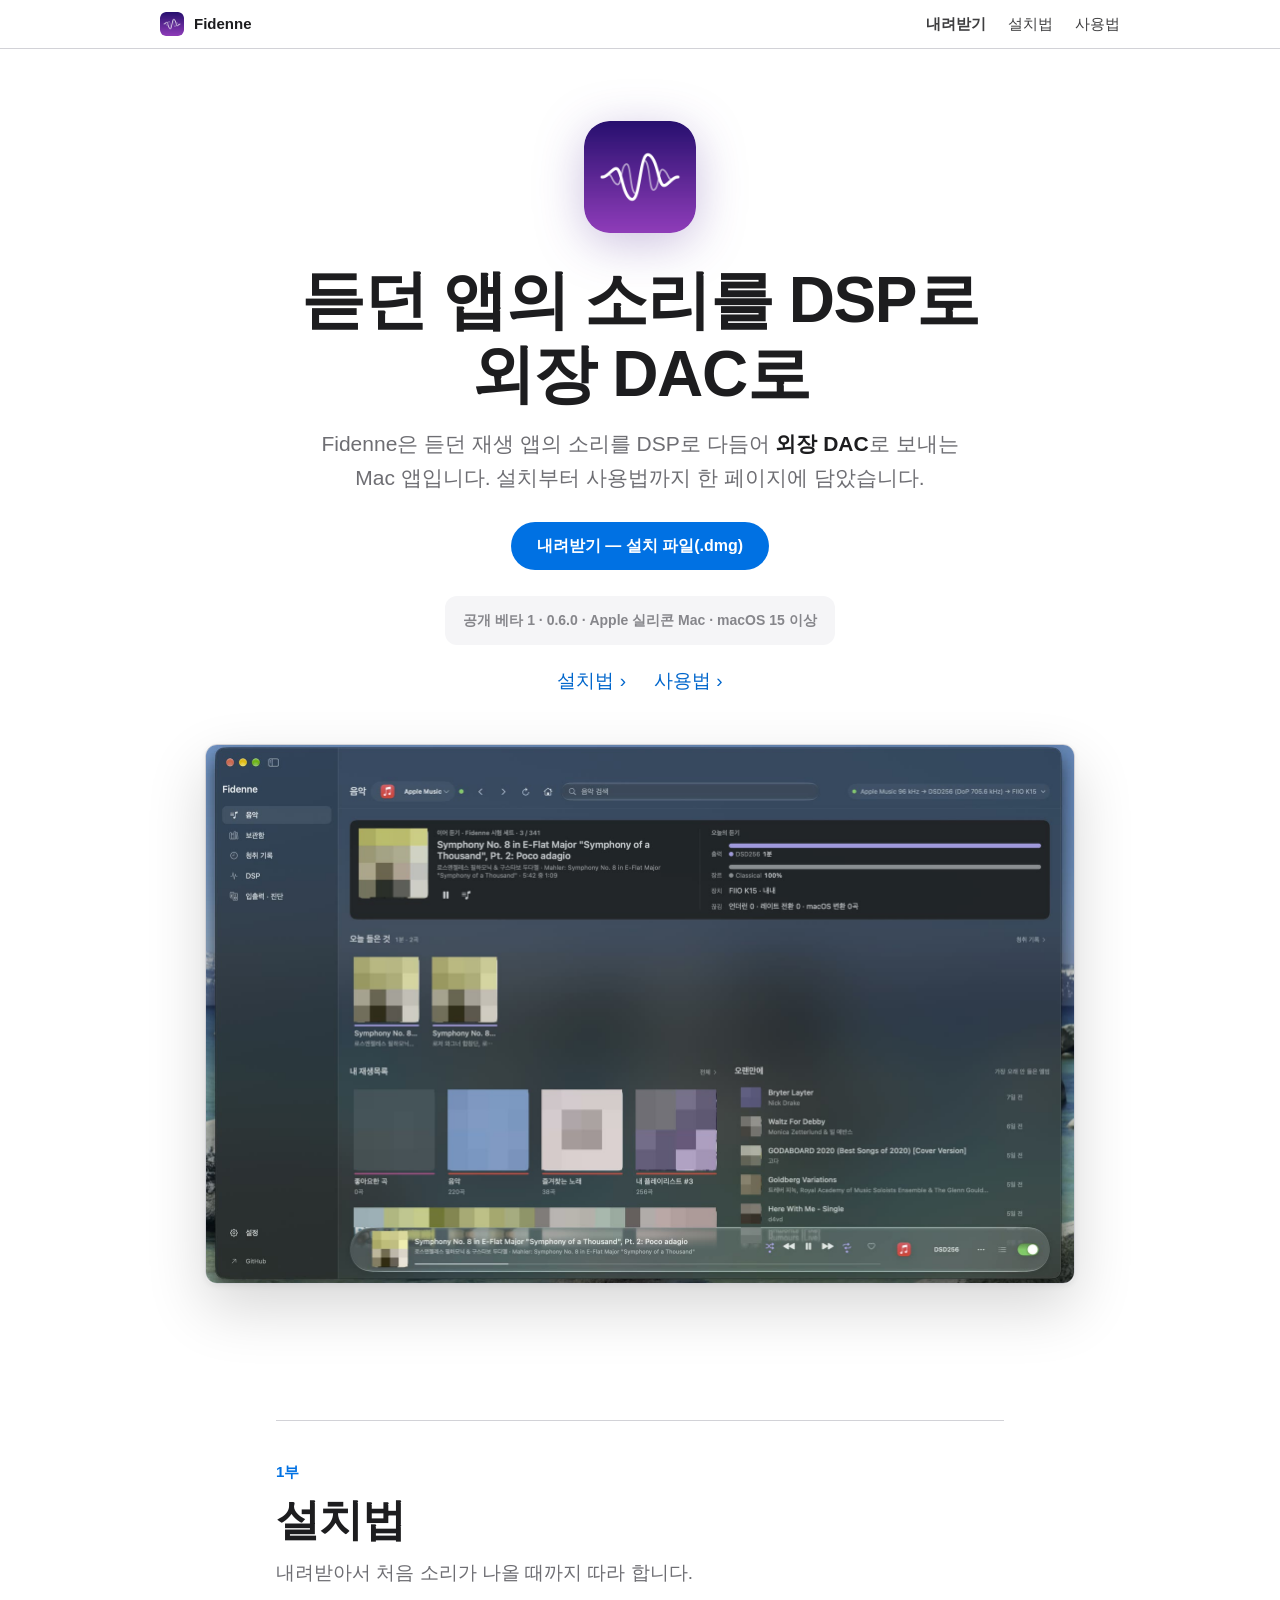
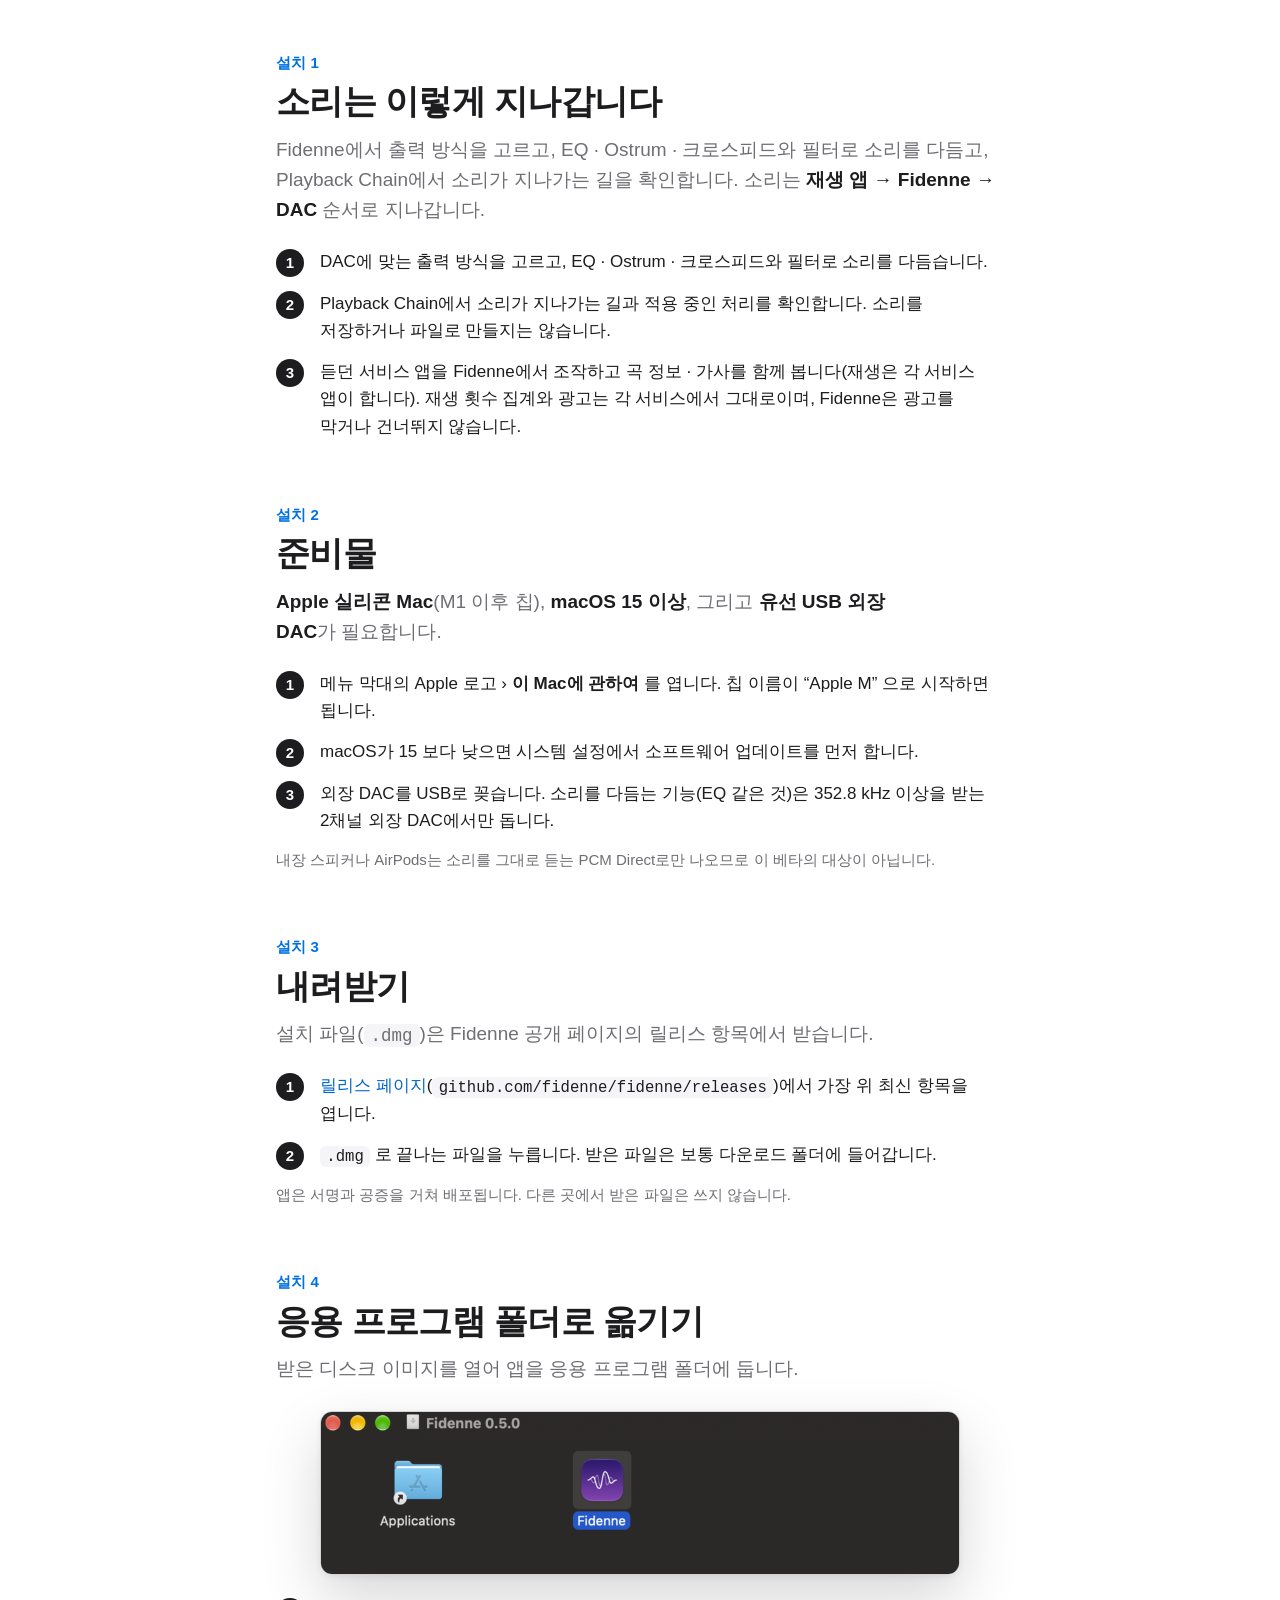
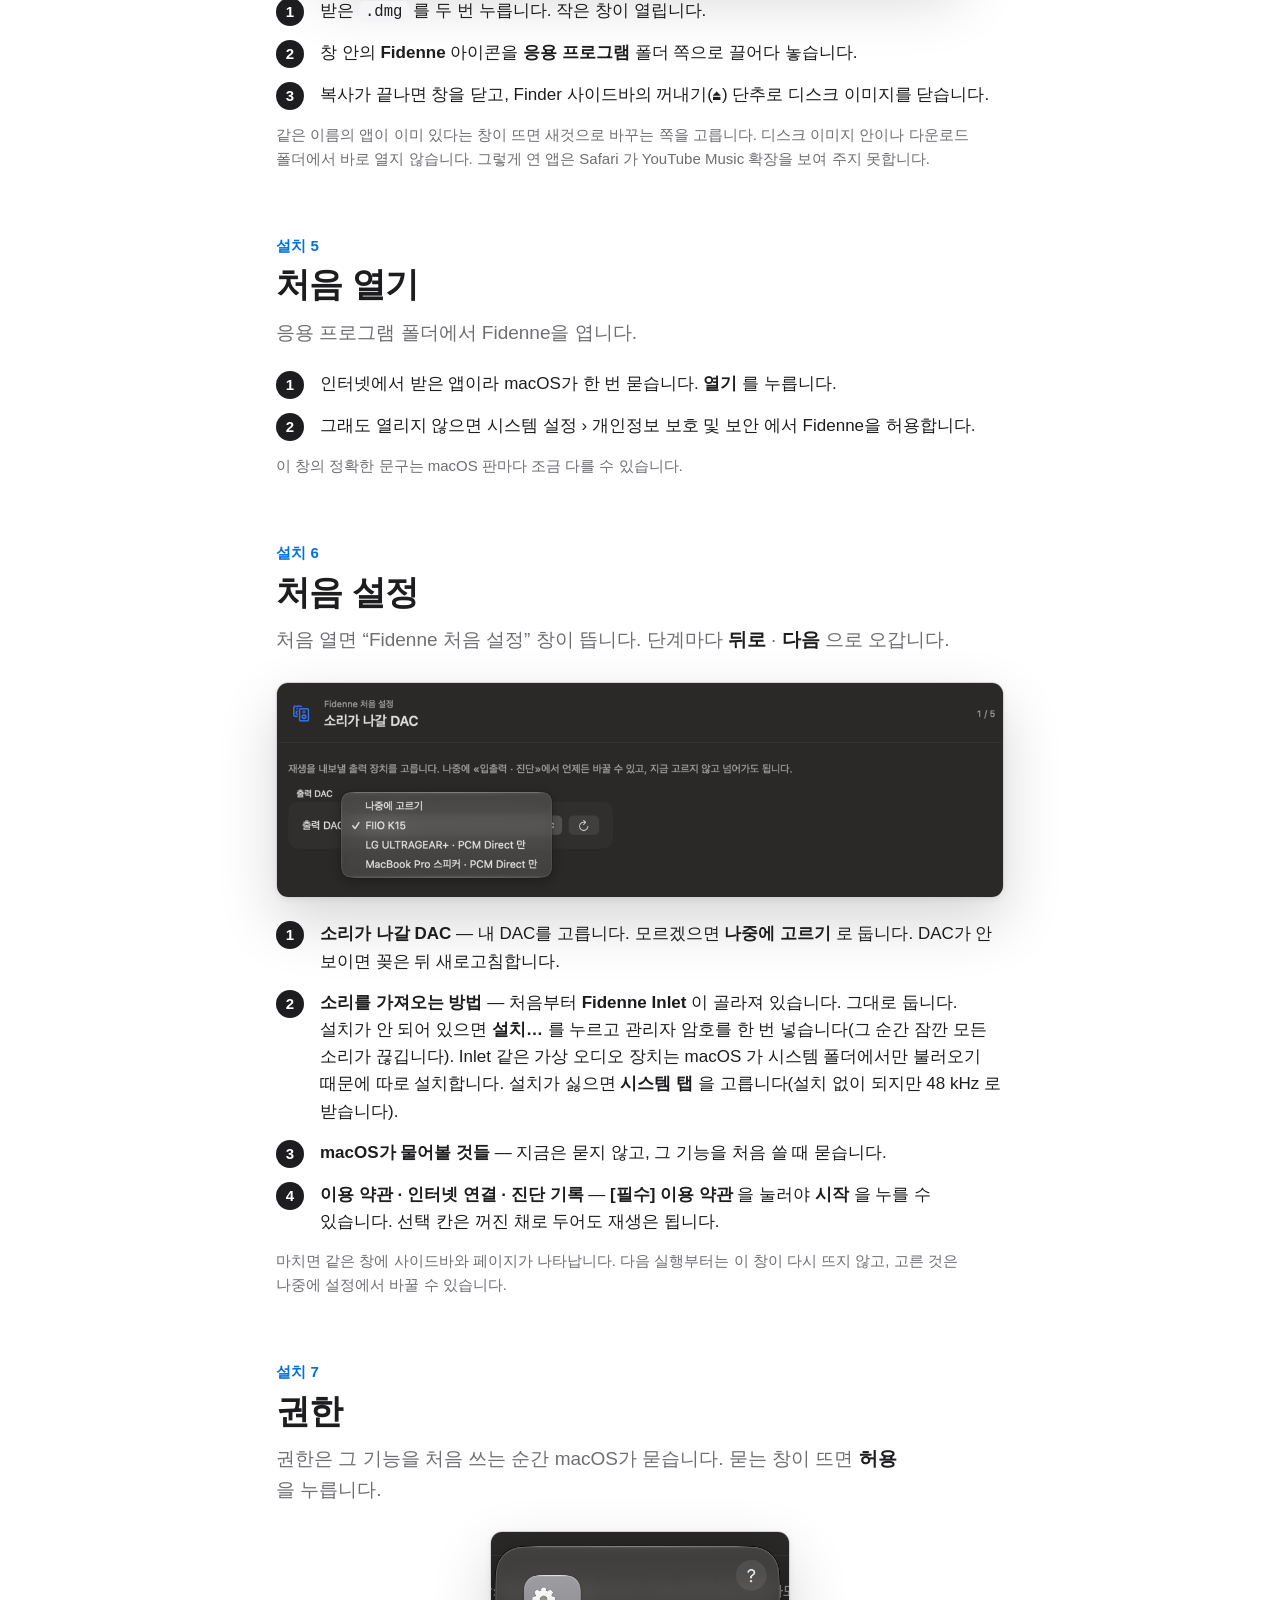
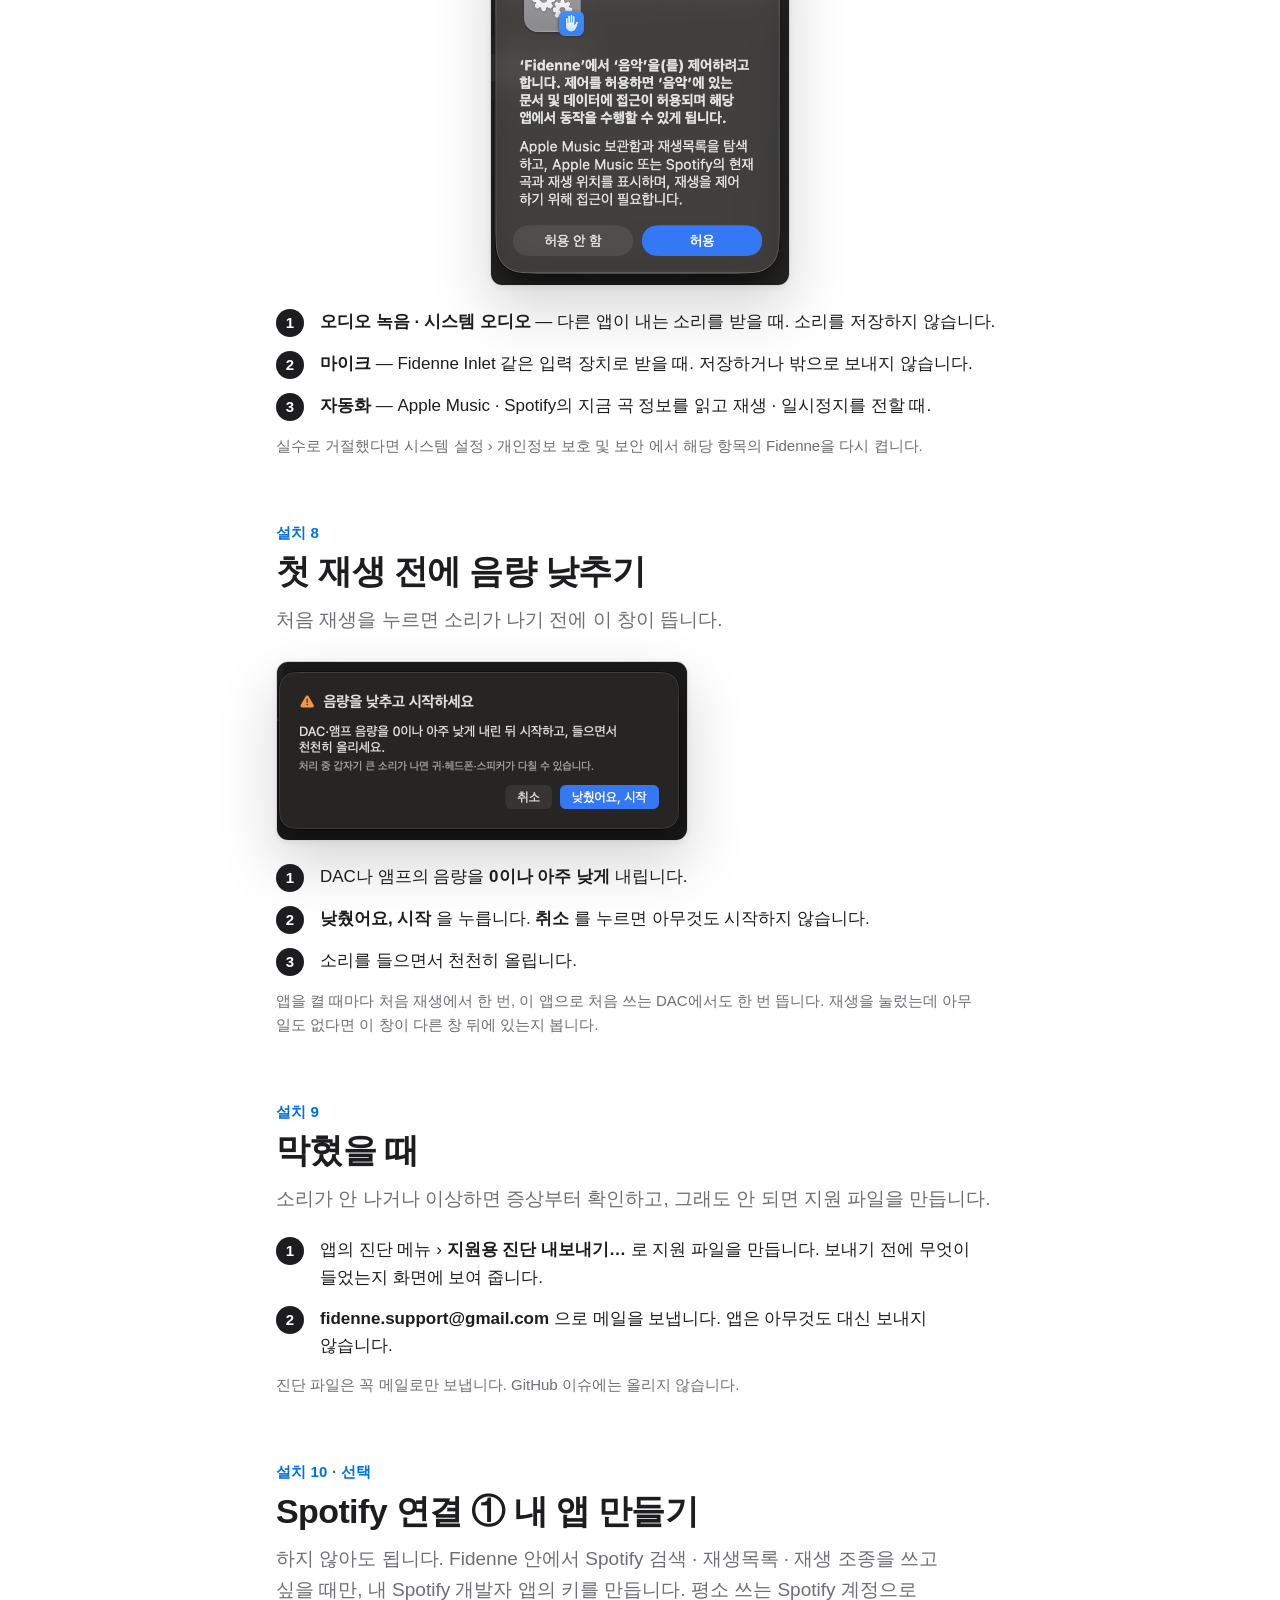
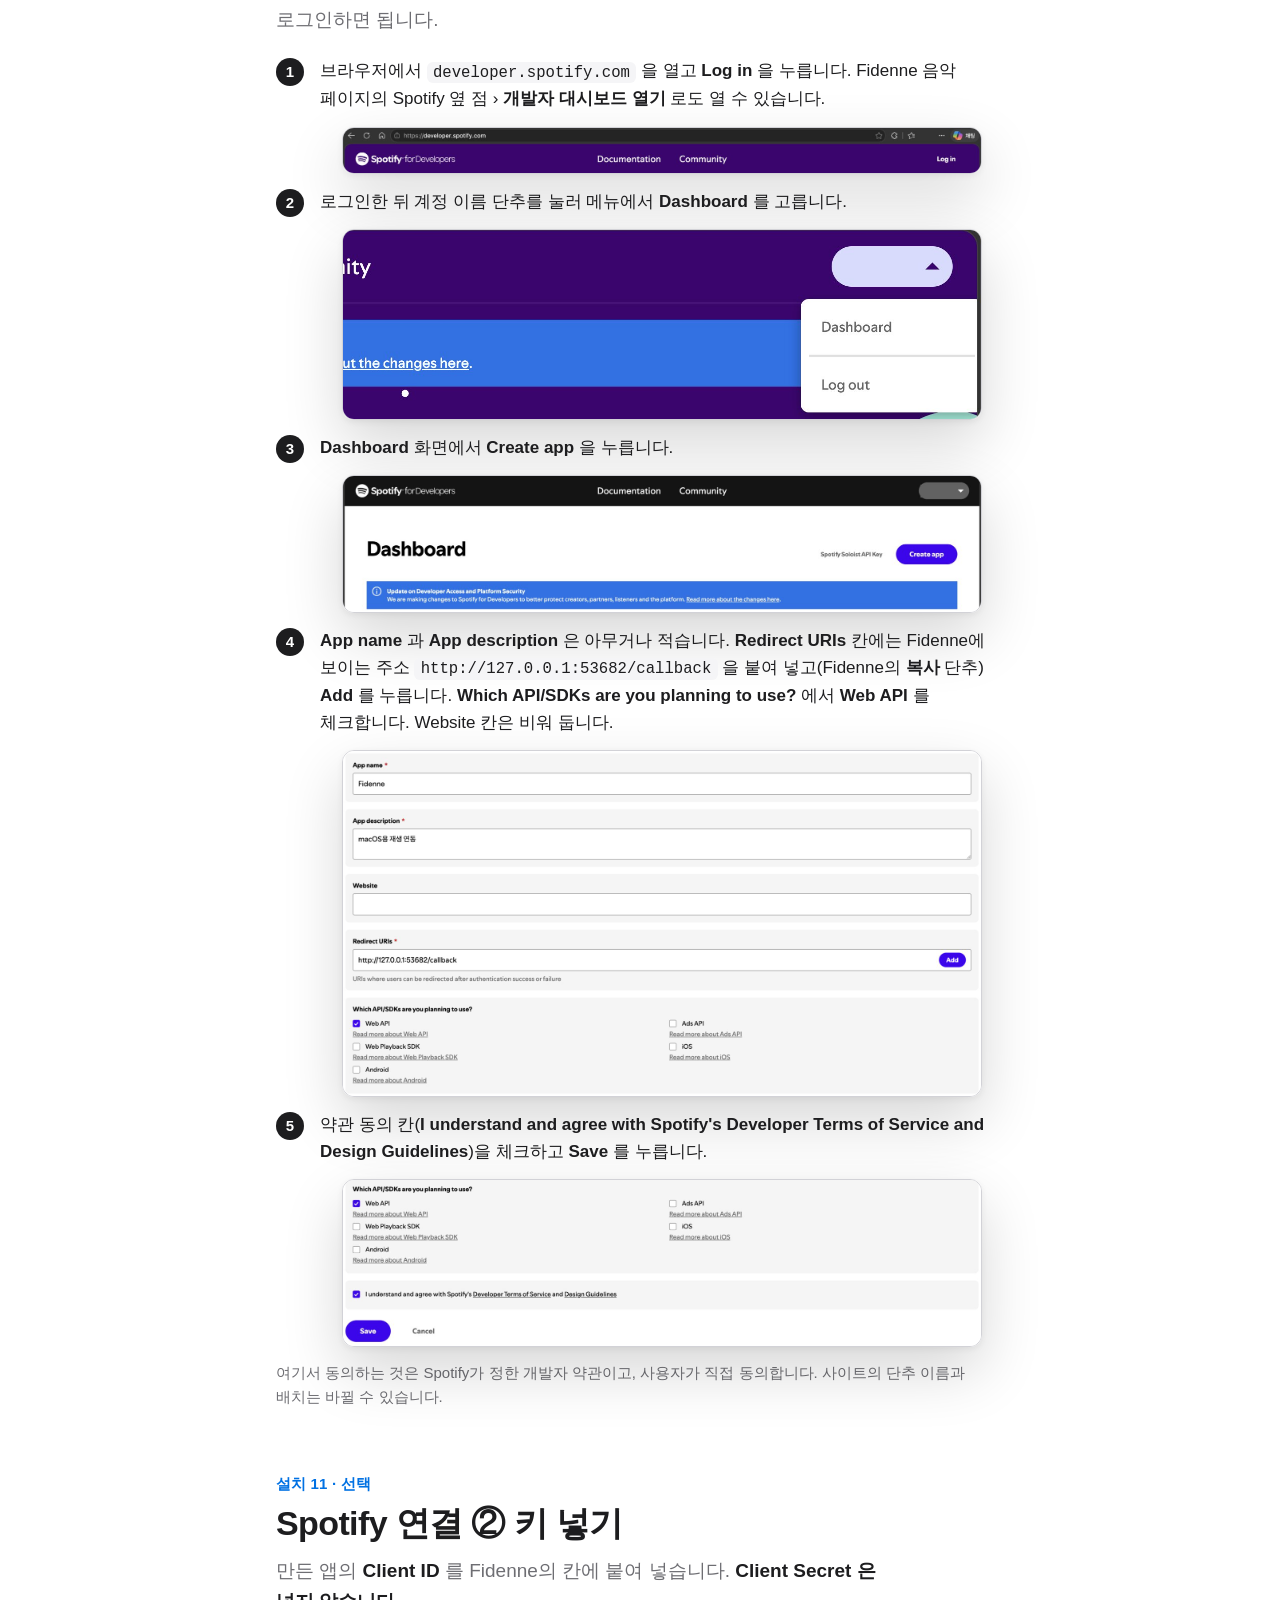
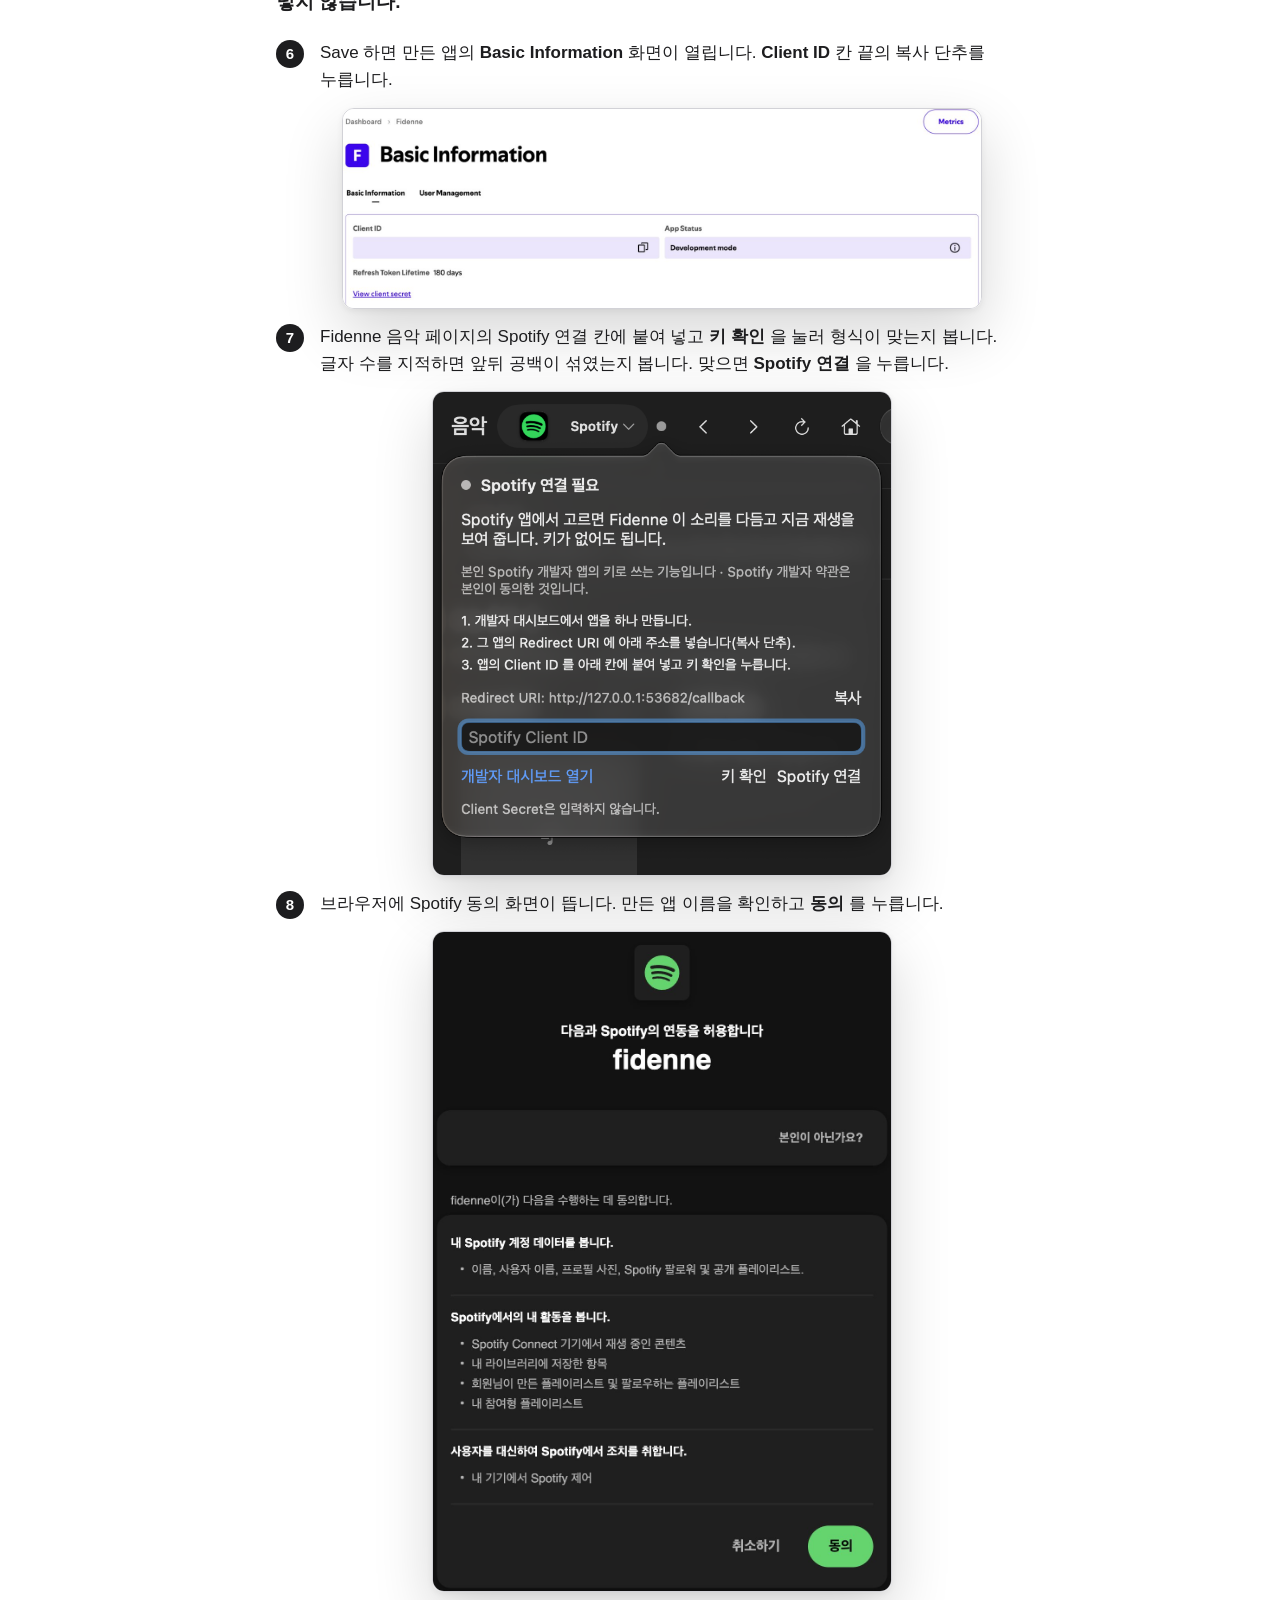
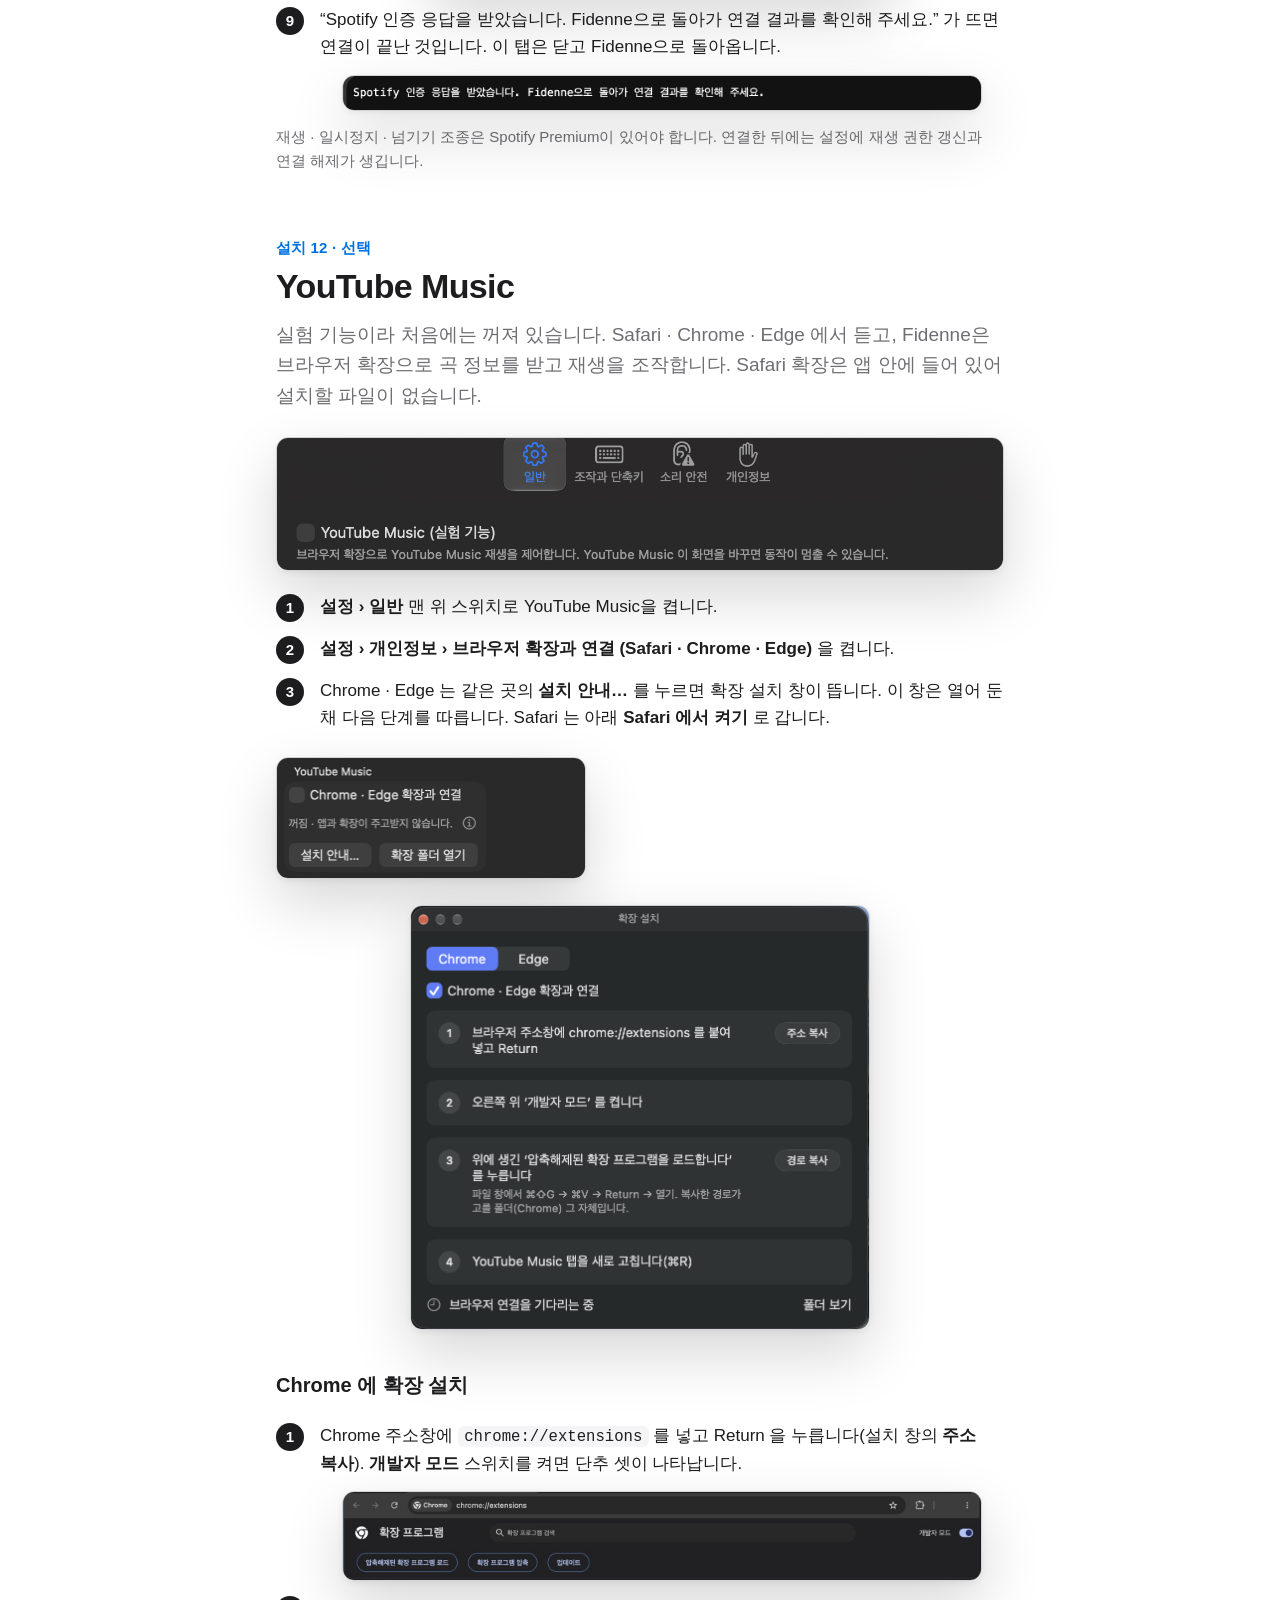
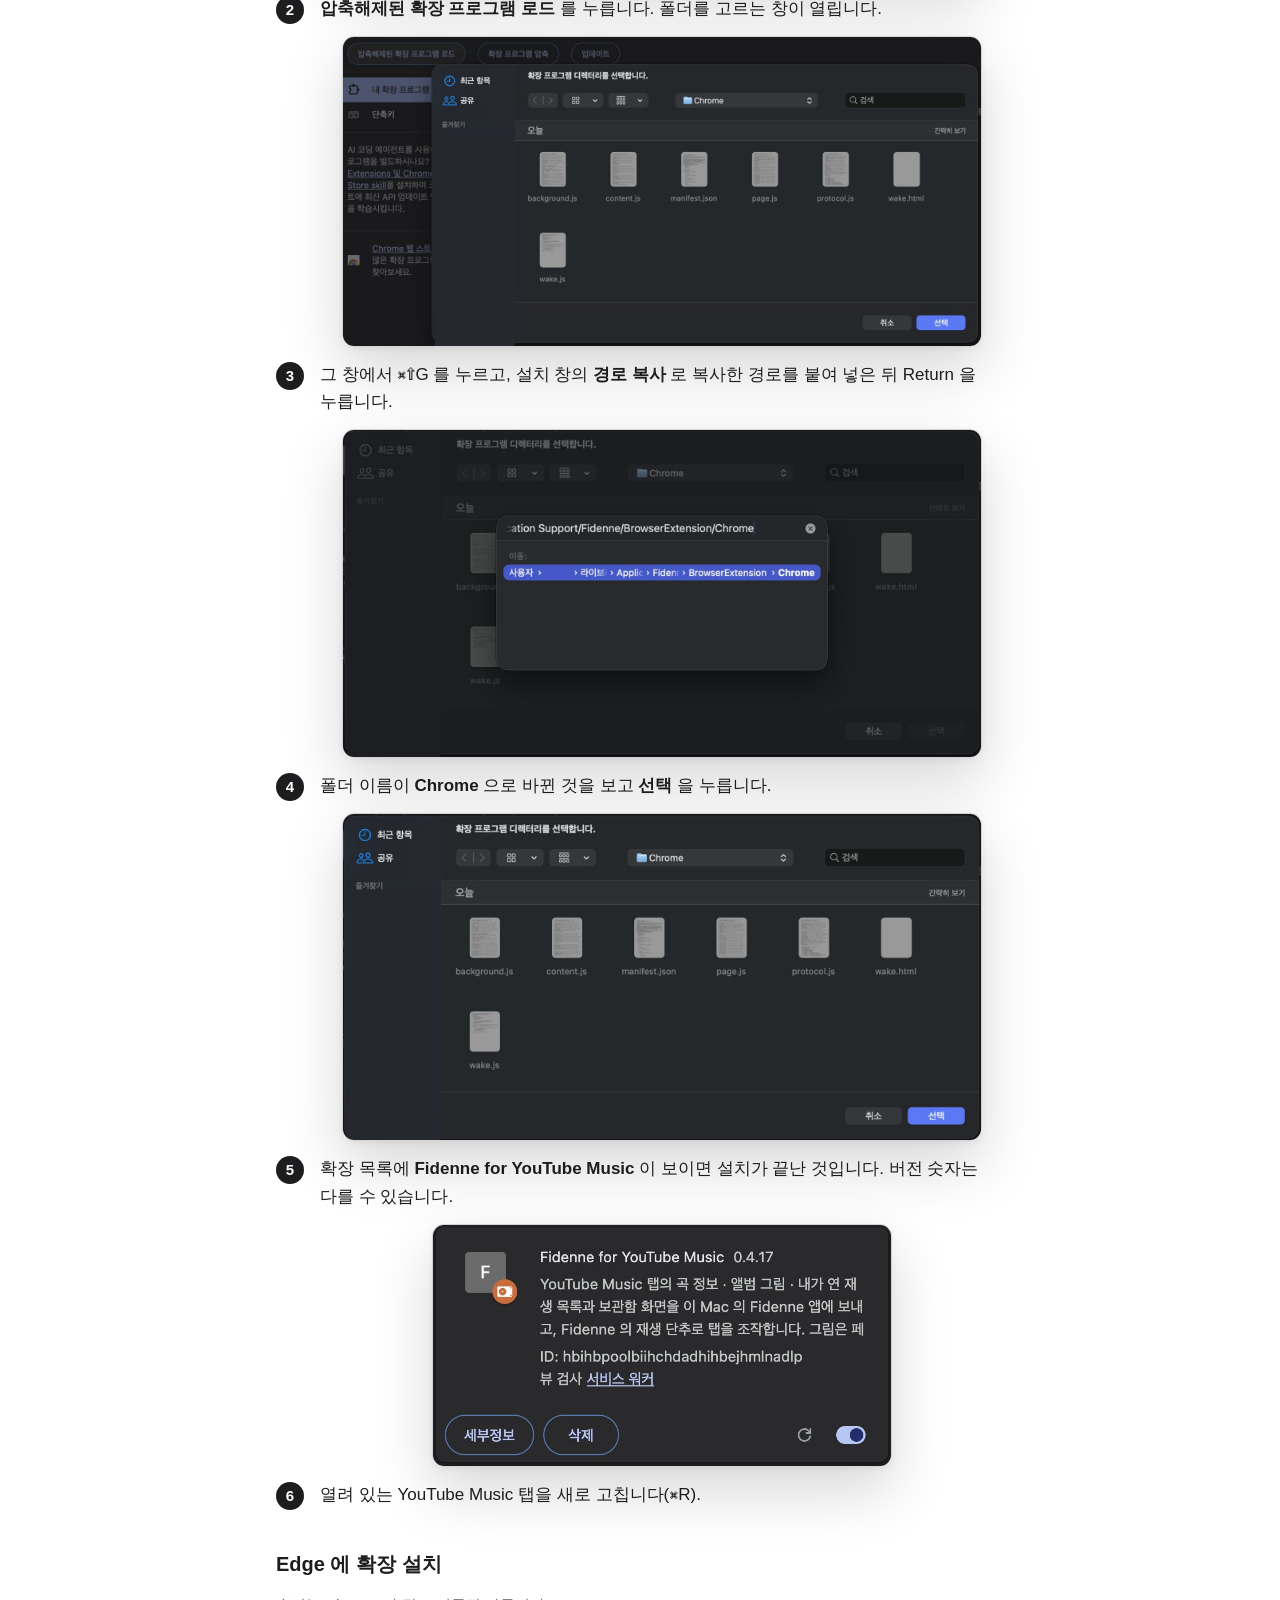
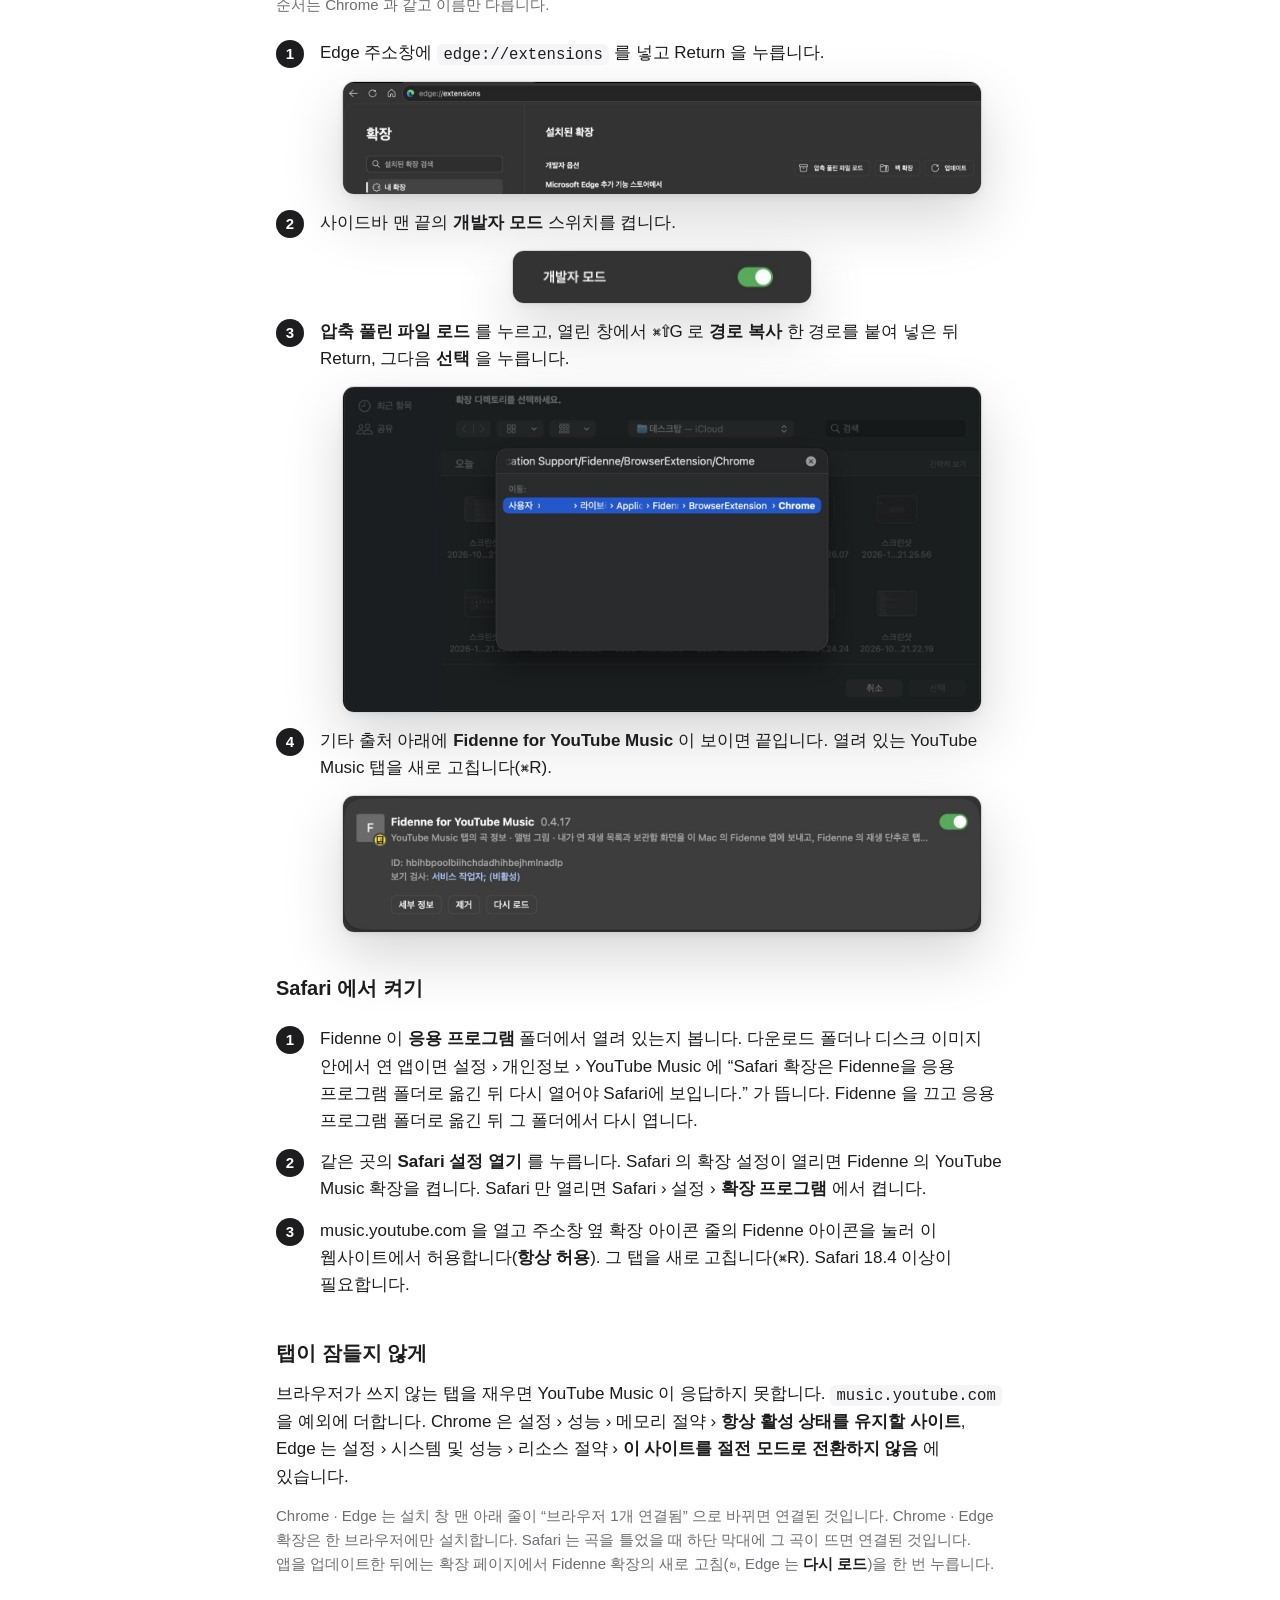
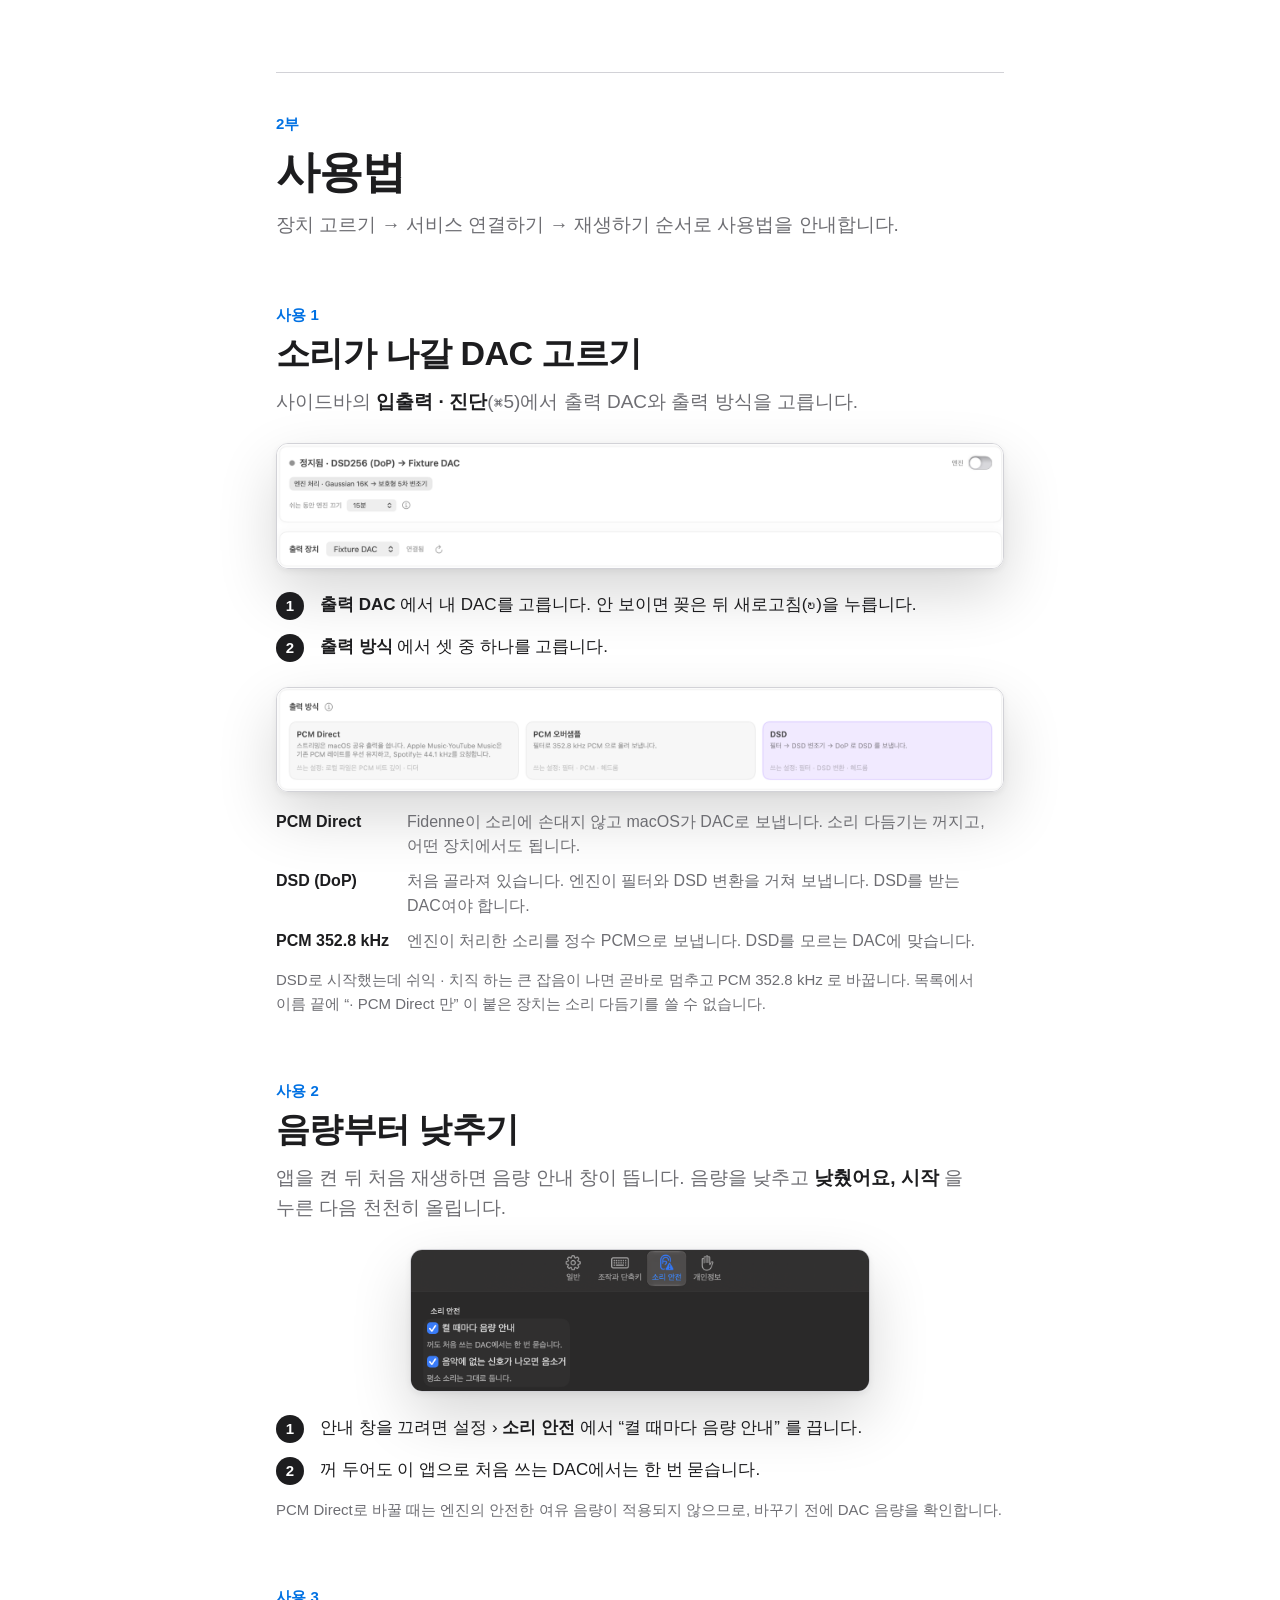
==== commit 2cc3c7d2: "Fidenne 0.6.0: user docs and guide [skip ci]" ====
--- a/docs/index.html
+++ b/docs/index.html
@@ -16,9 +16,9 @@
 </nav>
 <header class="hero" id="top">
 <img class="appicon" src="img/icon.png" alt="Fidenne 앱 아이콘" width="112" height="112">
-<h1>Mac의 음악을<br>내 DAC로</h1>
-<p class="lead">Fidenne은 Apple Music · Spotify · YouTube Music이 내는 소리를 다듬어 <b>내 DAC</b>로 보내는<br><span style="white-space:nowrap">macOS 앱입니다.</span> 설치부터 사용법까지 한 페이지에 담았습니다.</p>
-<p class="download"><a href="https://github.com/fidenne/fidenne/releases/latest" class="button">내려받기 — 설치 파일(.dmg)</a><span class="status">공개 베타 1 · Apple 실리콘 Mac · macOS 26 이상</span></p>
+<h1>듣던 앱의 소리를 DSP로<br>외장 DAC로</h1>
+<p class="lead">Fidenne은 듣던 재생 앱의 소리를 DSP로 다듬어 <b>외장 DAC</b>로 보내는<br><span style="white-space:nowrap">Mac 앱입니다.</span> 설치부터 사용법까지 한 페이지에 담았습니다.</p>
+<p class="download"><a href="https://github.com/fidenne/fidenne/releases/latest" class="button">내려받기 — 설치 파일(.dmg)</a><span class="status">공개 베타 1 · 0.6.0 · Apple 실리콘 Mac · macOS 15 이상</span></p>
 <p class="jump"><a href="#install">설치법 ›</a><a href="#usage">사용법 ›</a></p>
 <figure class="shot hero-shot"><img src="img/home-hero.jpg" width="1740" height="1078" alt="Fidenne 음악 홈 — 이어 듣기, 오늘의 듣기, 오늘 들은 것, 내 재생목록, 오랜만에, 하단 재생 캡슐" decoding="async"></figure>
 </header>
@@ -27,15 +27,15 @@
 <section class="step" id="i1">
 <p class="eyebrow">설치 1</p>
 <h3>소리는 이렇게 지나갑니다</h3>
-<p class="lead">Fidenne은 음악 앱이 내는 소리를 다듬어 내 DAC로 보냅니다. 소리는 <b>재생 앱 → Fidenne → DAC</b> 순서로 지나갑니다.</p>
-<ol class="steps"><li>음악은 Apple Music · Spotify · YouTube Music 앱(또는 브라우저)에서 평소처럼 고르고 틉니다.</li><li>Fidenne은 그 사이에서 소리를 받아 처리해 DAC로 넘깁니다.</li><li>소리를 저장하거나 파일로 만들지는 않습니다.</li></ol>
+<p class="lead">Fidenne에서 출력 방식을 고르고, EQ · Ostrum · 크로스피드와 필터로 소리를 다듬고, Playback Chain에서 소리가 지나가는 길을 확인합니다. 소리는 <b>재생 앱 → Fidenne → DAC</b> 순서로 지나갑니다.</p>
+<ol class="steps"><li>DAC에 맞는 출력 방식을 고르고, EQ · Ostrum · 크로스피드와 필터로 소리를 다듬습니다.</li><li>Playback Chain에서 소리가 지나가는 길과 적용 중인 처리를 확인합니다. 소리를 저장하거나 파일로 만들지는 않습니다.</li><li>듣던 서비스 앱을 Fidenne에서 조작하고 곡 정보 · 가사를 함께 봅니다(재생은 각 서비스 앱이 합니다). 재생 횟수 집계와 광고는 각 서비스에서 그대로이며, Fidenne은 광고를 막거나 건너뛰지 않습니다.</li></ol>
 </section>
 
 <section class="step" id="i2">
 <p class="eyebrow">설치 2</p>
 <h3>준비물</h3>
-<p class="lead"><b>Apple 실리콘 Mac</b>(M1 이후 칩), <b>macOS 26 이상</b>, 그리고 <b>유선 USB 외장 DAC</b>가 필요합니다.</p>
-<ol class="steps"><li>메뉴 막대의 Apple 로고 › <b>이 Mac에 관하여</b> 를 엽니다. 칩 이름이 “Apple M” 으로 시작하면 됩니다.</li><li>macOS가 26 보다 낮으면 시스템 설정에서 소프트웨어 업데이트를 먼저 합니다.</li><li>외장 DAC를 USB로 꽂습니다. 소리를 다듬는 기능(EQ 같은 것)은 352.8 kHz 이상을 받는 2채널 외장 DAC에서만 돕니다.</li></ol>
+<p class="lead"><b>Apple 실리콘 Mac</b>(M1 이후 칩), <b>macOS 15 이상</b>, 그리고 <b>유선 USB 외장 DAC</b>가 필요합니다.</p>
+<ol class="steps"><li>메뉴 막대의 Apple 로고 › <b>이 Mac에 관하여</b> 를 엽니다. 칩 이름이 “Apple M” 으로 시작하면 됩니다.</li><li>macOS가 15 보다 낮으면 시스템 설정에서 소프트웨어 업데이트를 먼저 합니다.</li><li>외장 DAC를 USB로 꽂습니다. 소리를 다듬는 기능(EQ 같은 것)은 352.8 kHz 이상을 받는 2채널 외장 DAC에서만 돕니다.</li></ol>
 <p class="note">내장 스피커나 AirPods는 소리를 그대로 듣는 PCM Direct로만 나오므로 이 베타의 대상이 아닙니다.</p>
 </section>
 
@@ -53,7 +53,7 @@
 <p class="lead">받은 디스크 이미지를 열어 앱을 응용 프로그램 폴더에 둡니다.</p>
 <figure class="shot wide-small"><img src="img/install-dmg.png" width="1000" height="254" alt="디스크 이미지 창 — 왼쪽 Applications 폴더, 오른쪽 Fidenne 앱" loading="lazy" decoding="async"></figure>
 <ol class="steps"><li>받은 <code>.dmg</code> 를 두 번 누릅니다. 작은 창이 열립니다.</li><li>창 안의 <b>Fidenne</b> 아이콘을 <b>응용 프로그램</b> 폴더 쪽으로 끌어다 놓습니다.</li><li>복사가 끝나면 창을 닫고, Finder 사이드바의 꺼내기(⏏) 단추로 디스크 이미지를 닫습니다.</li></ol>
-<p class="note">같은 이름의 앱이 이미 있다는 창이 뜨면 새것으로 바꾸는 쪽을 고릅니다.</p>
+<p class="note">같은 이름의 앱이 이미 있다는 창이 뜨면 새것으로 바꾸는 쪽을 고릅니다. 디스크 이미지 안이나 다운로드 폴더에서 바로 열지 않습니다. 그렇게 연 앱은 Safari 가 YouTube Music 확장을 보여 주지 못합니다.</p>
 </section>
 
 <section class="step" id="i5">
@@ -127,8 +127,8 @@
 <section class="step" id="i12">
 <p class="eyebrow">설치 12 · 선택</p>
 <h3>YouTube Music</h3>
-<p class="lead">실험 기능이라 처음에는 꺼져 있습니다. Chrome 이나 Edge 에서 듣고, Fidenne은 브라우저 확장으로 곡 정보를 받고 재생을 조작합니다.</p>
-<figure class="shot"><img src="img/settings-ytm.png" width="1264" height="230" alt="설정 › 일반 맨 위의 YouTube Music (실험 기능) 스위치" loading="lazy" decoding="async"></figure><ol class="steps"><li><b>설정 › 일반</b> 맨 위 스위치로 YouTube Music을 켭니다.</li><li><b>설정 › 개인정보 › Chrome · Edge 확장과 연결</b> 을 켭니다.</li><li>같은 곳의 <b>설치 안내…</b> 를 누르면 확장 설치 창이 뜹니다. 이 창은 열어 둔 채 다음 단계를 따릅니다.</li></ol><figure class="shot" style="max-width:310px"><img src="img/privacy-ytm.png" width="620" height="240" alt="설정 › 개인정보의 YouTube Music 칸 — Chrome · Edge 확장과 연결 스위치, 설치 안내 · 확장 폴더 열기 단추" loading="lazy" decoding="async"></figure>
+<p class="lead">실험 기능이라 처음에는 꺼져 있습니다. Safari · Chrome · Edge 에서 듣고, Fidenne은 브라우저 확장으로 곡 정보를 받고 재생을 조작합니다. Safari 확장은 앱 안에 들어 있어 설치할 파일이 없습니다.</p>
+<figure class="shot"><img src="img/settings-ytm.png" width="1264" height="230" alt="설정 › 일반 맨 위의 YouTube Music (실험 기능) 스위치" loading="lazy" decoding="async"></figure><ol class="steps"><li><b>설정 › 일반</b> 맨 위 스위치로 YouTube Music을 켭니다.</li><li><b>설정 › 개인정보 › 브라우저 확장과 연결 (Safari · Chrome · Edge)</b> 을 켭니다.</li><li>Chrome · Edge 는 같은 곳의 <b>설치 안내…</b> 를 누르면 확장 설치 창이 뜹니다. 이 창은 열어 둔 채 다음 단계를 따릅니다. Safari 는 아래 <b>Safari 에서 켜기</b> 로 갑니다.</li></ol><figure class="shot" style="max-width:310px"><img src="img/privacy-ytm.png" width="620" height="240" alt="설정 › 개인정보의 YouTube Music 칸 — Chrome · Edge 확장과 연결 스위치, 설치 안내 · 확장 폴더 열기 단추" loading="lazy" decoding="async"></figure>
 <figure class="shot medium"><img src="img/ytm-extension.png" width="460" height="425" alt="확장 설치 창 — Chrome · Edge 고르기, 주소 복사, 개발자 모드, 경로 복사, YouTube Music 탭 새로 고침" loading="lazy" decoding="async"></figure>
 <h4>Chrome 에 확장 설치</h4>
 <ol class="steps">
@@ -147,9 +147,15 @@
 <li><b>압축 풀린 파일 로드</b> 를 누르고, 열린 창에서 ⌘⇧G 로 <b>경로 복사</b> 한 경로를 붙여 넣은 뒤 Return, 그다음 <b>선택</b> 을 누릅니다.<figure class="shot wide-small"><img src="img/ytm-edge-3-path.jpg" width="1600" height="814" alt="Edge 의 확장 디렉터리 선택 창에서 ⌘⇧G 로 경로를 붙여 넣은 모습 (사용자 폴더 이름은 가렸습니다)" loading="lazy" decoding="async"></figure></li>
 <li>기타 출처 아래에 <b>Fidenne for YouTube Music</b> 이 보이면 끝입니다. 열려 있는 YouTube Music 탭을 새로 고칩니다(⌘R).<figure class="shot wide-small"><img src="img/ytm-edge-4-done.jpg" width="1600" height="342" alt="Edge 에 설치된 Fidenne for YouTube Music 확장 — 세부 정보, 제거, 다시 로드, 켬 스위치" loading="lazy" decoding="async"></figure></li>
 </ol>
+<h4>Safari 에서 켜기</h4>
+<ol class="steps">
+<li>Fidenne 이 <b>응용 프로그램</b> 폴더에서 열려 있는지 봅니다. 다운로드 폴더나 디스크 이미지 안에서 연 앱이면 설정 › 개인정보 › YouTube Music 에 “Safari 확장은 Fidenne을 응용 프로그램 폴더로 옮긴 뒤 다시 열어야 Safari에 보입니다.” 가 뜹니다. Fidenne 을 끄고 응용 프로그램 폴더로 옮긴 뒤 그 폴더에서 다시 엽니다.</li>
+<li>같은 곳의 <b>Safari 설정 열기</b> 를 누릅니다. Safari 의 확장 설정이 열리면 Fidenne 의 YouTube Music 확장을 켭니다. Safari 만 열리면 Safari › 설정 › <b>확장 프로그램</b> 에서 켭니다.</li>
+<li>music.youtube.com 을 열고 주소창 옆 확장 아이콘 줄의 Fidenne 아이콘을 눌러 이 웹사이트에서 허용합니다(<b>항상 허용</b>). 그 탭을 새로 고칩니다(⌘R). Safari 18.4 이상이 필요합니다.</li>
+</ol>
 <h4>탭이 잠들지 않게</h4>
 <p>브라우저가 쓰지 않는 탭을 재우면 YouTube Music 이 응답하지 못합니다. <code>music.youtube.com</code> 을 예외에 더합니다. Chrome 은 설정 › 성능 › 메모리 절약 › <b>항상 활성 상태를 유지할 사이트</b>, Edge 는 설정 › 시스템 및 성능 › 리소스 절약 › <b>이 사이트를 절전 모드로 전환하지 않음</b> 에 있습니다.</p>
-<p class="note">설치 창 맨 아래 줄이 “브라우저 1개 연결됨” 으로 바뀌면 연결된 것입니다. 확장은 한 브라우저에만 설치하고, Safari 는 지원하지 않습니다. 앱을 업데이트한 뒤에는 확장 페이지에서 Fidenne 확장의 새로 고침(↻, Edge 는 <b>다시 로드</b>)을 한 번 누릅니다.</p>
+<p class="note">Chrome · Edge 는 설치 창 맨 아래 줄이 “브라우저 1개 연결됨” 으로 바뀌면 연결된 것입니다. Chrome · Edge 확장은 한 브라우저에만 설치합니다. Safari 는 곡을 틀었을 때 하단 막대에 그 곡이 뜨면 연결된 것입니다. 앱을 업데이트한 뒤에는 확장 페이지에서 Fidenne 확장의 새로 고침(↻, Edge 는 <b>다시 로드</b>)을 한 번 누릅니다.</p>
 </section>
 
 <div class="part" id="usage"><p class="eyebrow">2부</p><h2>사용법</h2><p>장치 고르기 → 서비스 연결하기 → 재생하기 순서로 사용법을 안내합니다.</p></div>
@@ -157,7 +163,7 @@
 <p class="eyebrow">사용 1</p>
 <h3>소리가 나갈 DAC 고르기</h3>
 <p class="lead">사이드바의 <b>입출력 · 진단</b>(⌘5)에서 출력 DAC와 출력 방식을 고릅니다.</p>
-<figure class="shot"><picture><source srcset="img/io-devices-dark.png" media="(prefers-color-scheme: dark)"><img src="img/io-devices-light.png" width="870" height="434" alt="입출력 · 진단 페이지의 입력과 출력 장치 칸" loading="lazy" decoding="async"></picture></figure><ol class="steps"><li><b>출력 DAC</b> 에서 내 DAC를 고릅니다. 안 보이면 꽂은 뒤 새로고침(↻)을 누릅니다.</li><li><b>출력 방식</b> 에서 셋 중 하나를 고릅니다.</li></ol><figure class="shot"><picture><source srcset="img/io-mode-dark.png" media="(prefers-color-scheme: dark)"><img src="img/io-mode-light.png" width="870" height="347" alt="출력 방식 — PCM Direct · DSD (DoP) · PCM 352.8 kHz" loading="lazy" decoding="async"></picture></figure><dl class="terms"><dt>PCM Direct</dt><dd>Fidenne이 소리에 손대지 않고 macOS가 DAC로 보냅니다. 소리 다듬기는 꺼지고, 어떤 장치에서도 됩니다.</dd><dt>DSD (DoP)</dt><dd>처음 골라져 있습니다. 엔진이 필터와 DSD 변환을 거쳐 보냅니다. DSD를 받는 DAC여야 합니다.</dd><dt>PCM 352.8 kHz</dt><dd>엔진이 처리한 소리를 정수 PCM으로 보냅니다. DSD를 모르는 DAC에 맞습니다.</dd></dl>
+<figure class="shot"><picture><source srcset="img/io-devices-dark.png" media="(prefers-color-scheme: dark)"><img src="img/io-devices-light.png" width="1740" height="298" alt="입출력 · 진단 페이지 맨 위 — 엔진 상태 줄과 출력 장치 고르기" loading="lazy" decoding="async"></picture></figure><ol class="steps"><li><b>출력 DAC</b> 에서 내 DAC를 고릅니다. 안 보이면 꽂은 뒤 새로고침(↻)을 누릅니다.</li><li><b>출력 방식</b> 에서 셋 중 하나를 고릅니다.</li></ol><figure class="shot"><picture><source srcset="img/io-mode-dark.png" media="(prefers-color-scheme: dark)"><img src="img/io-mode-light.png" width="1740" height="245" alt="출력 방식 — PCM Direct · DSD (DoP) · PCM 352.8 kHz" loading="lazy" decoding="async"></picture></figure><dl class="terms"><dt>PCM Direct</dt><dd>Fidenne이 소리에 손대지 않고 macOS가 DAC로 보냅니다. 소리 다듬기는 꺼지고, 어떤 장치에서도 됩니다.</dd><dt>DSD (DoP)</dt><dd>처음 골라져 있습니다. 엔진이 필터와 DSD 변환을 거쳐 보냅니다. DSD를 받는 DAC여야 합니다.</dd><dt>PCM 352.8 kHz</dt><dd>엔진이 처리한 소리를 정수 PCM으로 보냅니다. DSD를 모르는 DAC에 맞습니다.</dd></dl>
 <p class="note">DSD로 시작했는데 쉬익 · 치직 하는 큰 잡음이 나면 곧바로 멈추고 PCM 352.8 kHz 로 바꿉니다. 목록에서 이름 끝에 “· PCM Direct 만” 이 붙은 장치는 소리 다듬기를 쓸 수 없습니다.</p>
 </section>
 
@@ -173,7 +179,7 @@
 <p class="eyebrow">사용 3</p>
 <h3>서비스 연결</h3>
 <p class="lead">음악 페이지 검색 칸 앞의 서비스 단추로 Apple Music · Spotify · YouTube Music 중 하나를 고릅니다.</p>
-<figure class="shot medium"><img src="img/music-services.png" width="1060" height="840" alt="음악 페이지 머리의 서비스 단추를 누른 모습 — Apple Music · Spotify · YouTube Music" loading="lazy" decoding="async"></figure><ol class="steps"><li><b>Apple Music</b> — macOS가 허용을 물을 때 <b>허용</b> 만 하면 됩니다.</li><li><b>Spotify</b> — Spotify 앱에서 곡을 고르면 Fidenne이 소리를 다듬습니다.</li><li><b>YouTube Music</b> — 설치 12 를 따라 합니다. Chrome 과 Edge 에서만 됩니다.</li><li>하단 막대의 엔진 스위치를 켭니다. <b>자동 감지</b> 로 두면 스위치가 곡을 틀지 않으므로, 음악 앱에서 곡을 직접 틉니다.</li></ol>
+<figure class="shot medium"><img src="img/music-services.png" width="1060" height="840" alt="음악 페이지 머리의 서비스 단추를 누른 모습 — Apple Music · Spotify · YouTube Music" loading="lazy" decoding="async"></figure><ol class="steps"><li><b>Apple Music</b> — macOS가 허용을 물을 때 <b>허용</b> 만 하면 됩니다.</li><li><b>Spotify</b> — Spotify 앱에서 곡을 고르면 Fidenne이 소리를 다듬습니다.</li><li><b>YouTube Music</b> — 설치 12 를 따라 합니다. Safari · Chrome · Edge 에서 됩니다.</li><li>하단 막대의 엔진 스위치를 켭니다. <b>자동 감지</b> 로 두면 스위치가 곡을 틀지 않으므로, 음악 앱에서 곡을 직접 틉니다.</li></ol>
 <h4>Apple Music 을 Fidenne 에서 조작한다면 — Music 앱에서 꺼 둘 것</h4><ul class="plain"><li><b>자동 재생(∞)</b> — 다음 재생 목록 위 ∞ 단추. 켜 두면 Music 이 다른 곡을 끼워 넣습니다.</li><li><b>셔플 · 반복</b> — Music 쪽은 끄고, Fidenne 막대의 셔플 · 반복을 씁니다.</li><li><b>곡 전환(AutoMix · 크로스페이드)</b> — Music › 설정 › 재생. 곡이 겹치면 곡 넘김 · 레이트 맞추기가 어긋날 수 있습니다.</li><li>소리를 먼저 바꾸는 <b>사운드 체크 · 이퀄라이저 · 사운드 향상기</b>도 끄는 것을 권합니다.</li></ul>
 <p class="note">곡은 늘 각 서비스의 앱에서 내 계정으로 재생됩니다. 소리가 Fidenne을 거치는데도 안 들리면 입출력 페이지의 입력과 출력을 확인합니다.</p>
 </section>
@@ -182,7 +188,7 @@
 <p class="eyebrow">사용 4</p>
 <h3>하단 재생 캡슐</h3>
 <p class="lead">창 아래에 늘 떠 있는 막대입니다. 지금 소리와 재생을 여기서 다 다룹니다. 넓은 창에서 놓인 차례대로:</p>
-<figure class="shot"><img src="img/capsule-row.png" width="1600" height="134" alt="넓은 창의 하단 재생 캡슐 — 앨범 표지, 곡, 셔플 · 이전 · 재생 · 다음 · 반복, 하트, 서비스 아이콘, 출력 방식, 더 보기, 다음 재생, 엔진 스위치, 맨 아래 재생 위치" loading="lazy" decoding="async"></figure><ol class="steps"><li><b>앨범 표지</b> — 누르면 큰 재생 화면(앨범 모드)이 열립니다. <b>Esc</b>, 닫기(×), 표지를 다시 누르면 닫힙니다.</li><li><b>곡</b> — 제목과 아티스트입니다.</li><li><b>셔플 · 이전 · 재생/일시정지 · 다음 · 반복</b></li><li><b>하트</b> — Fidenne 이 관리하는 Fidenne 전용 <b>좋아요한 곡</b>(보관함)에 담습니다. 서비스 앱의 좋아요와는 따로입니다.</li><li><b>서비스 아이콘</b> — 지금 소리를 내는 앱(Apple Music · Spotify · YouTube Music)입니다. 이름 없이 아이콘만 보이고, 포인터를 올리면 이름이 뜹니다. 누르면 지금 곡을 그 서비스에서 엽니다(YouTube Music 은 그 브라우저 탭).</li><li><b>출력 방식</b>(예: DSD256 · PCM 24-bit) — 지금 출력만 보입니다. 누르면 PCM Direct · 추천 사운드 프리셋 · 저장한 프리셋 · 사운드 설정…을 고르고, 필터 · 차수 같은 자세한 값도 이 메뉴에서 봅니다.</li><li><b>⋯</b> — 지금 곡의 메뉴입니다: 다음에 재생 · 대기열 끝에 추가(Fidenne 목록을 재생 중일 때) · 재생목록에 추가(Fidenne 보관함) · 가사 보기 · 곡 정보 · 다른 앱에서 열기, 그리고 <b>출력 설정…</b>(입출력 페이지의 출력 설정).</li><li><b>다음 재생</b> — 다음 재생 · 가사 패널을 열고 닫습니다.</li><li><b>엔진 스위치</b> — Fidenne 처리를 켜고 끕니다. 스위치 색이 상태입니다(초록 실행 중 · 주황 준비 중 · 빨강 오류). 엔진이 꺼진 채 오류가 있으면 옆에 빨간 ! 가 뜨고, 누르면 입출력 · 진단 페이지가 열립니다. 일시정지는 음악 앱만 멈추고 엔진은 켜 둡니다.</li></ol>
+<figure class="shot"><img src="img/capsule-row.png" width="1600" height="134" alt="넓은 창의 하단 재생 캡슐 — 앨범 표지, 곡, 셔플 · 이전 · 재생 · 다음 · 반복, 하트, 서비스 아이콘, 출력 방식, 더 보기, 다음 재생, 엔진 스위치, 맨 아래 재생 위치" loading="lazy" decoding="async"></figure><ol class="steps"><li><b>앨범 표지</b> — 누르면 큰 재생 화면(앨범 모드)이 열립니다. <b>Esc</b>, 닫기(×), 표지를 다시 누르면 닫힙니다.</li><li><b>곡</b> — 제목과 아티스트입니다.</li><li><b>셔플 · 이전 · 재생/일시정지 · 다음 · 반복</b></li><li><b>하트</b> — Fidenne 이 관리하는 Fidenne 전용 <b>좋아요한 곡</b>(보관함)에 담습니다. 서비스 앱의 좋아요와는 따로입니다.</li><li><b>서비스 아이콘</b> — 지금 소리를 내는 앱(Apple Music · Spotify · YouTube Music)입니다. 이름 없이 아이콘만 보이고, 포인터를 올리면 이름이 뜹니다. 누르면 지금 곡을 그 서비스에서 엽니다(YouTube Music 은 그 브라우저 탭).</li><li><b>출력 방식</b>(예: DSD256 · PCM 24-bit) — 지금 출력만 보입니다. 누르면 PCM Direct · 추천 사운드 프리셋 · 저장한 프리셋 · 사운드 설정…을 고르고, 필터 · 차수 같은 자세한 값도 이 메뉴에서 봅니다.</li><li><b>⋯</b> — 지금 곡의 메뉴입니다: 다음에 재생 · 대기열 끝에 추가(Fidenne 목록을 재생 중일 때) · 재생목록에 추가(Fidenne 보관함) · 가사 보기 · 곡 정보 · 다른 앱에서 열기, 그리고 <b>출력 설정…</b>(입출력 페이지의 출력 설정).</li><li><b>다음 재생</b> — 다음 재생 · 가사 패널을 열고 닫습니다. 그 아래 작은 슬라이더는 <b>DAC 음량</b> 으로, DAC 본체의 음량을 읽고 바꿉니다. DSD · 정수 출력 중이거나 음량 조절이 없는 DAC 에서는 흐리게 보이고, 포인터를 올리면 까닭이 뜹니다.</li><li><b>엔진 스위치</b> — Fidenne 처리를 켜고 끕니다. 스위치 색이 상태입니다(초록 실행 중 · 주황 준비 중 · 빨강 오류). 엔진이 꺼진 채 오류가 있으면 옆에 빨간 ! 가 뜨고, 누르면 입출력 · 진단 페이지가 열립니다. 일시정지는 음악 앱만 멈추고 엔진은 켜 둡니다.</li></ol>
 <p class="note"><b>재생 위치</b>는 막대 맨 아래, 표지의 오른쪽 아래 모서리에서 서비스 아이콘 앞까지 깔린 줄입니다. 포인터를 올리면 바로 위 줄이 흐려지고 줄 양 끝 위에 지금 시간과 남은 시간이 뜹니다. 창이 좁으면 두 줄이 되어, 표지가 두 줄에 걸치고 윗줄에 곡 · ⋯ · 다음 재생 · 엔진 스위치, 아랫줄에 재생 단추 · 하트와 서비스 아이콘 · 출력 방식이 옵니다.</p>
 <figure class="shot medium"><img src="img/capsule-row-compact.png" width="800" height="168" alt="좁은 창의 두 줄 재생 캡슐 — 표지가 두 줄에 걸치고, 윗줄에 곡 · 더 보기 · 다음 재생 · 엔진 스위치, 아랫줄에 재생 단추 · 하트 · 서비스 아이콘 · 출력 방식" loading="lazy" decoding="async"></figure>
 <p class="note">셔플과 반복은 Fidenne에서 재생한 목록에서만 씁니다. 다른 기기에서 Spotify를 틀면 막대에는 “다른 기기에서 재생 중”만 보이고 조작은 그 기기에서 합니다.</p>
@@ -192,7 +198,7 @@
 <p class="eyebrow">사용 5</p>
 <h3>음악 페이지</h3>
 <p class="lead">사이드바의 <b>음악</b>(⌘1)을 엽니다. 홈에는 이어 듣기 · 오늘 들은 것 · 내 재생목록 같은 줄이 보입니다.</p>
-<figure class="shot medium"><img src="img/music-playlist.jpg" width="1740" height="974" alt="음악 페이지 — 서비스 단추와 검색 칸, 재생목록 “Fidenne 시험 세트” 의 곡 목록" loading="lazy" decoding="async"></figure><ol class="steps"><li>검색 칸 앞의 서비스 단추로 서비스를 고릅니다.</li><li>곡 · 아티스트 · 앨범을 검색합니다.</li><li>곡을 누르고 지금 재생이나 다음에 재생을 고릅니다.</li></ol>
+<figure class="shot medium"><img src="img/music-playlist.jpg" width="1740" height="900" alt="음악 페이지 — 서비스 단추와 검색 칸, 열어 둔 재생목록의 순서 조정 · 정렬 단추와 곡 목록 (그림용 가짜 곡)" loading="lazy" decoding="async"></figure><ol class="steps"><li>검색 칸 앞의 서비스 단추로 서비스를 고릅니다.</li><li>곡 · 아티스트 · 앨범을 검색합니다.</li><li>곡을 누르고 지금 재생이나 다음에 재생을 고릅니다.</li><li>재생목록이나 앨범을 열면 <b>순서 조정</b> 으로 곡 줄을 끌어 순서를 바꾸고, 앨범 머리의 <b>라이브러리</b> 단추로 그 서비스의 라이브러리에 저장합니다. 순서는 Fidenne 안에서만 바뀌고 서비스의 재생목록은 그대로입니다.</li></ol>
 <p class="note">Spotify 검색 결과는 다른 서비스와 섞이지 않고 결과 맨 위 <b>Spotify</b> 탭에서 따로 보입니다. Spotify 검색이 안 되면 설치 10 · 11, YouTube Music이 “연결 안 됨” 이면 설치 12 를 봅니다.</p>
 </section>
 
@@ -208,7 +214,7 @@
 <p class="eyebrow">사용 7</p>
 <h3>다음 재생과 가사</h3>
 <p class="lead">앨범 모드를 열면 가운데 칸에 <b>다음 재생</b> 과 <b>가사</b> 가 있습니다.</p>
-<figure class="shot"><img src="img/album-mode.jpg" width="1740" height="1115" alt="앨범 모드 — 표지와 재생 조작, 오른쪽 다음 재생 목록과 Playback Chain" loading="lazy" decoding="async"></figure><figure class="shot narrow"><img src="img/album-mode-narrow.jpg" width="600" height="1064" alt="좁은 창의 앨범 모드 — 표지, 재생 조작, 아래 다음 곡 목록" loading="lazy" decoding="async"></figure><ol class="steps"><li>아래 단추로 다음 재생과 가사를 오갑니다. 가사는 지금 부르는 줄이 또렷하고 멀어질수록 옅어집니다.</li><li>가사 파일(LRC 또는 TXT)을 곡에 직접 연결하거나, 가사가 빠르거나 늦으면 타이밍을 조금씩 고칩니다.</li><li>가사가 안 나오면 새로고침(↻)을 누릅니다. 못 찾은 곡은 30분 동안 다시 묻지 않습니다.</li></ol>
+<figure class="shot"><img src="img/album-mode.jpg" width="1740" height="1115" alt="앨범 모드 — 표지와 재생 조작, 오른쪽 다음 재생 목록과 Playback Chain" loading="lazy" decoding="async"></figure><figure class="shot narrow"><img src="img/album-mode-narrow.jpg" width="600" height="1064" alt="좁은 창의 앨범 모드 — 표지, 재생 조작, 아래 다음 곡 목록" loading="lazy" decoding="async"></figure><ol class="steps"><li>아래 단추로 다음 재생과 가사를 오갑니다. 가사는 지금 부르는 줄이 또렷하고 멀어질수록 옅어집니다.</li><li>가사 파일(LRC 또는 TXT)을 곡에 직접 연결하거나, 가사가 빠르거나 늦으면 타이밍을 조금씩 고칩니다.</li><li>가사가 안 나오면 새로고침(↻)을 누릅니다. 못 찾은 곡은 30분 동안 다시 묻지 않습니다.</li><li>사이드바의 <b>가사</b> 탭에는 들은 곡의 가사와 번역이 모입니다. 번역은 내 API 키로 고른 AI 제공자나 이 Mac 안의 Apple 모델(macOS 26 이상)로 하며, 기본은 꺼져 있고 켤 때 무엇이 나가는지 확인 창이 뜹니다.</li></ol>
 <p class="note">가사를 처음 인터넷에서 찾을 때 동의를 한 번 묻습니다. 보내는 것은 곡 제목 · 아티스트 · 앨범 · 길이뿐이고, 동의하지 않으면 보내지 않습니다.</p>
 </section>
 
@@ -226,9 +232,9 @@
 <p class="lead">소리가 안 나면 먼저 세 가지를 봅니다.</p>
 <ol class="steps"><li>하단 막대의 엔진 상태가 <b>실행 중</b> 인지 봅니다.</li><li>DAC와 앰프의 음량이 올라 있는지 봅니다.</li><li>음량 안내 창이 떠 있지 않은지 봅니다.</li><li>그래도 안 되면 메뉴 <b>도움말 › 문제 제보용 진단 만들기…</b> 를 엽니다. 처음 실행할 때 «문제 제보용 진단 기록»에 동의했다면 이미 기록되고 있으니, 문제가 생긴 뒤 앱을 끄기 전에 바로 번들을 만듭니다. 꺼 두었다면 <b>진단 기록 시작</b> 을 눌러 두고, 다음에 문제가 생기면 그때 만듭니다. 번들은 보내기 전에 내용을 보여 줍니다.</li><li><b>메일로 보내기</b> 가 메일 앱에 주소와 제목을 채워 엽니다. 번들은 직접 붙입니다.</li></ol>
 <p class="note">문의는 <b>fidenne.support@gmail.com</b>. 앱 버전 · macOS 버전 · DAC와 출력 방식 · 언제 무엇을 하다가 무엇이 들렸는지를 함께 적습니다. 번들에는 그 시간대에 들은 곡의 제목과 아티스트가 들어 있습니다. 메일로만 보내고 GitHub 이슈에는 올리지 않습니다.</p>
-<p class="note">앱을 지울 때는 먼저 <b>입출력 · 진단 › 입력과 출력 장치</b> 에서 Fidenne Inlet 의 <b>제거…</b> 를 누른 뒤 앱을 휴지통으로 옮깁니다. 앱만 버리면 Inlet 장치가 남습니다. 라이트 테마는 아직 정식 지원이 아니고, YouTube Music 목록 화면은 아직 다른 서비스의 재생목록 화면과 다릅니다(첫 업데이트에서 맞춥니다).</p>
+<p class="note">앱을 지울 때는 먼저 <b>입출력 · 진단 › 입력과 출력 장치</b> 에서 Fidenne Inlet 의 <b>제거…</b> 를 누른 뒤 앱을 휴지통으로 옮깁니다. 앱만 버리면 Inlet 장치가 남습니다. 라이트 테마는 아직 정식 지원이 아닙니다.</p>
 </section>
 </main>
-<footer><p>Fidenne은 Apple Music · Spotify · YouTube Music 앱이 내는 소리를 다듬어 내 DAC로 보냅니다.</p><p>화면은 개발 중인 판에서 찍었습니다. 배포판과 조금 다를 수 있습니다.</p></footer>
+<footer><p>Fidenne은 Apple Music · Spotify · YouTube Music 앱이 내는 소리를 다듬어 내 DAC로 보냅니다.</p><p>그림 일부는 이전 판에서 찍은 것이고, 일부는 그림용 가짜 곡 · 장치 이름으로 그렸습니다. 0.6.0 화면과 조금 다를 수 있습니다.</p></footer>
 </body>
 </html>
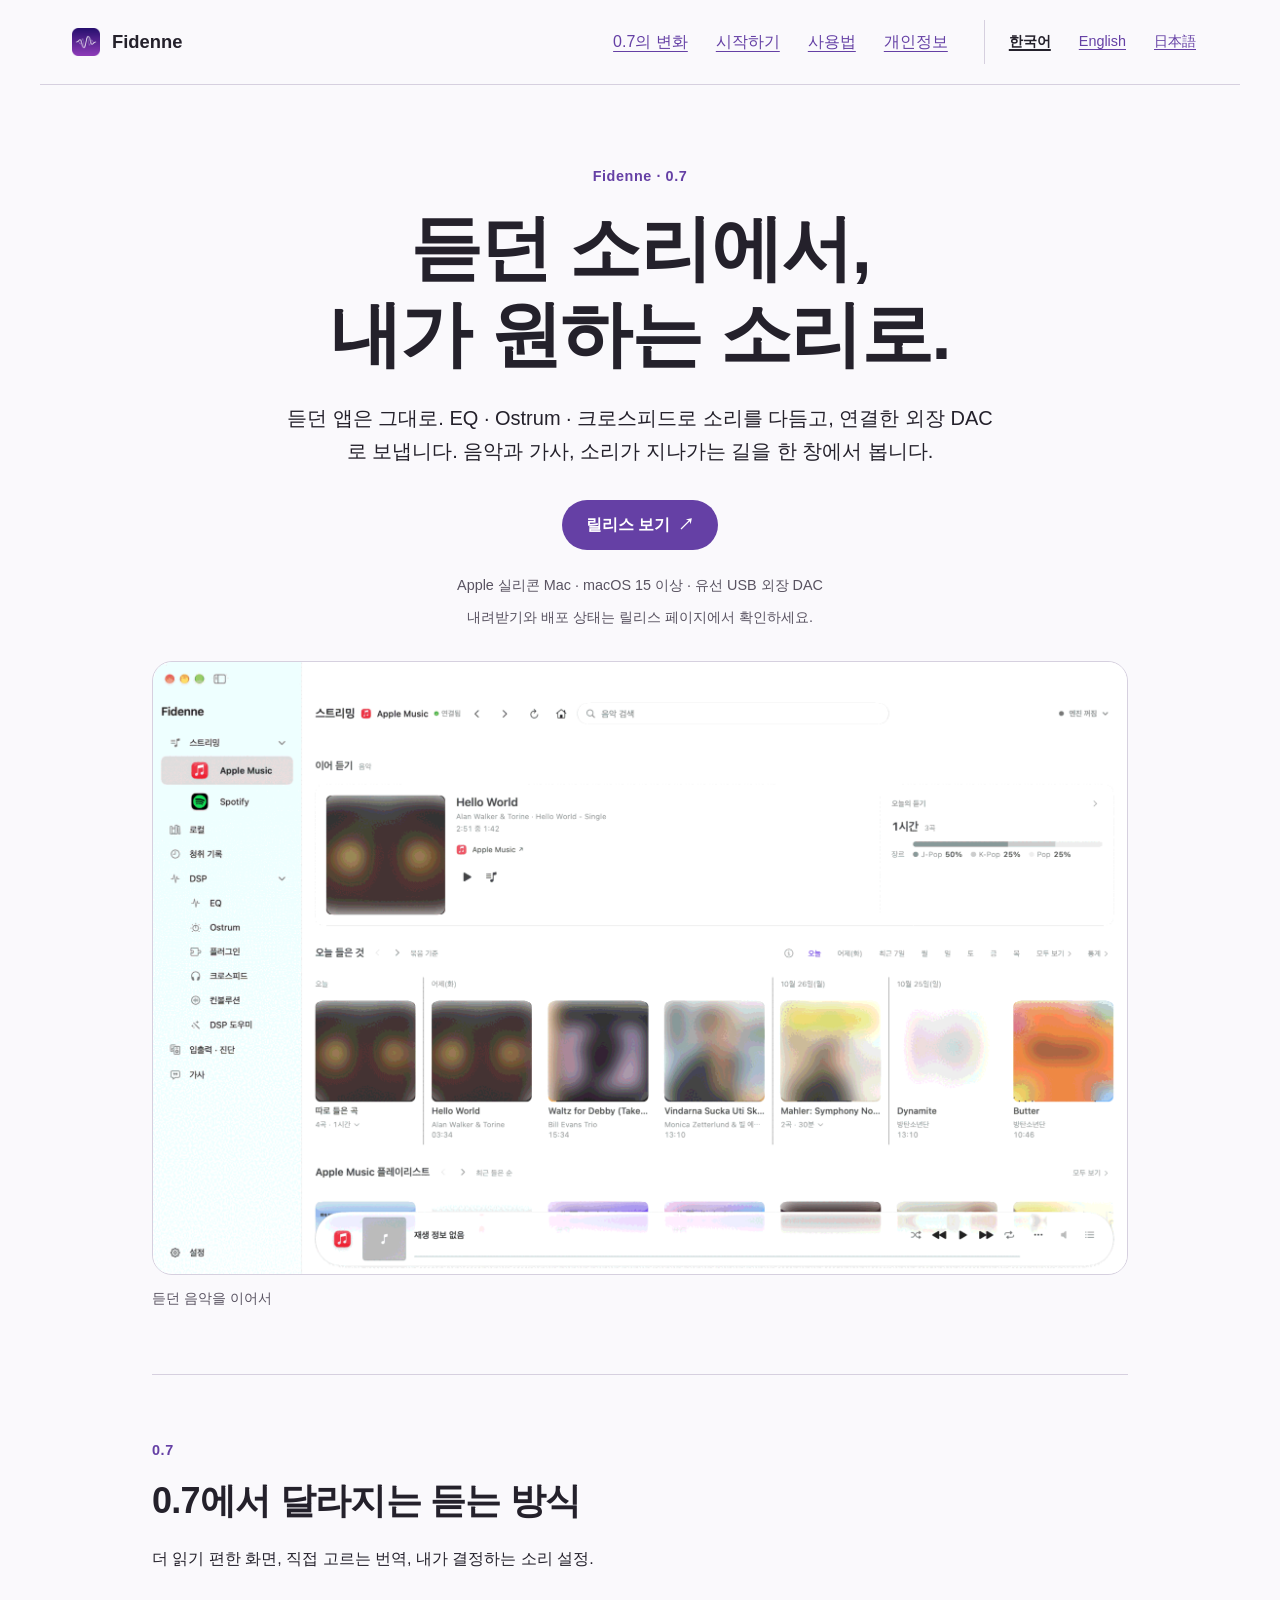
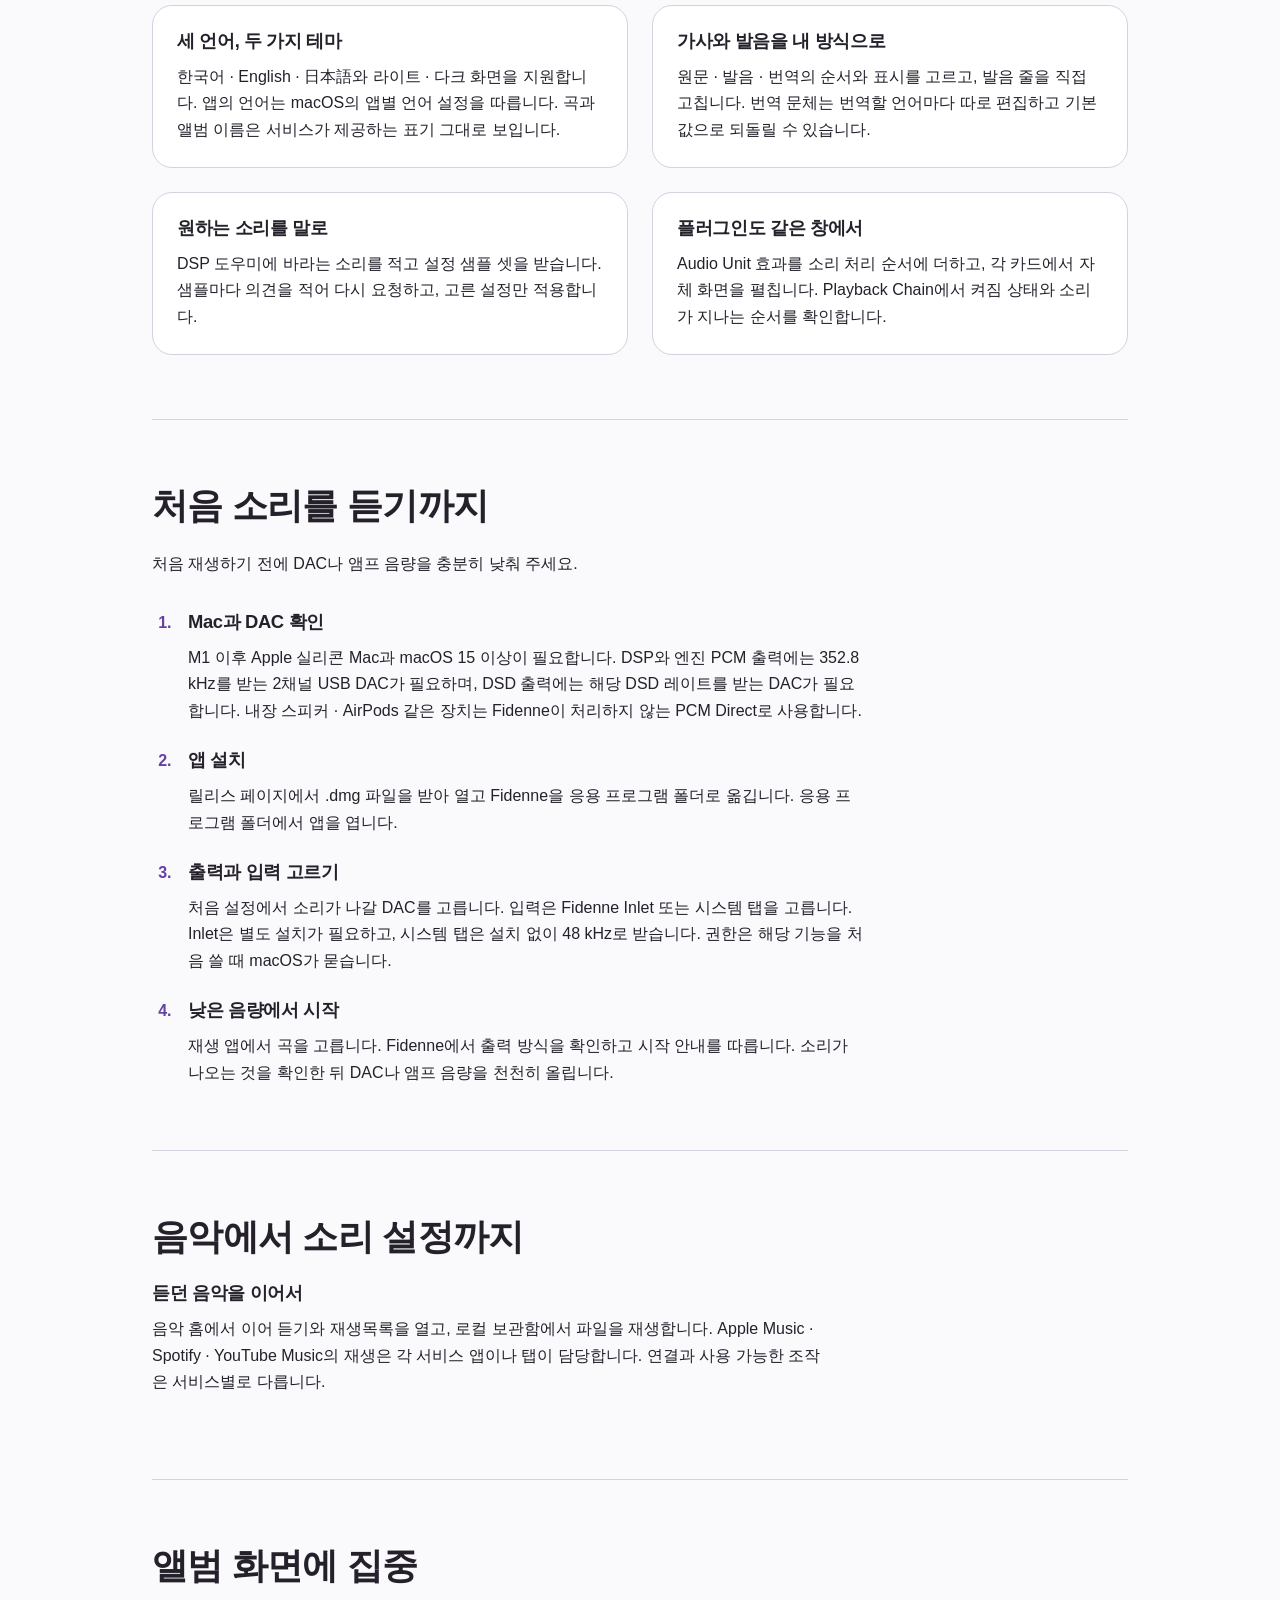
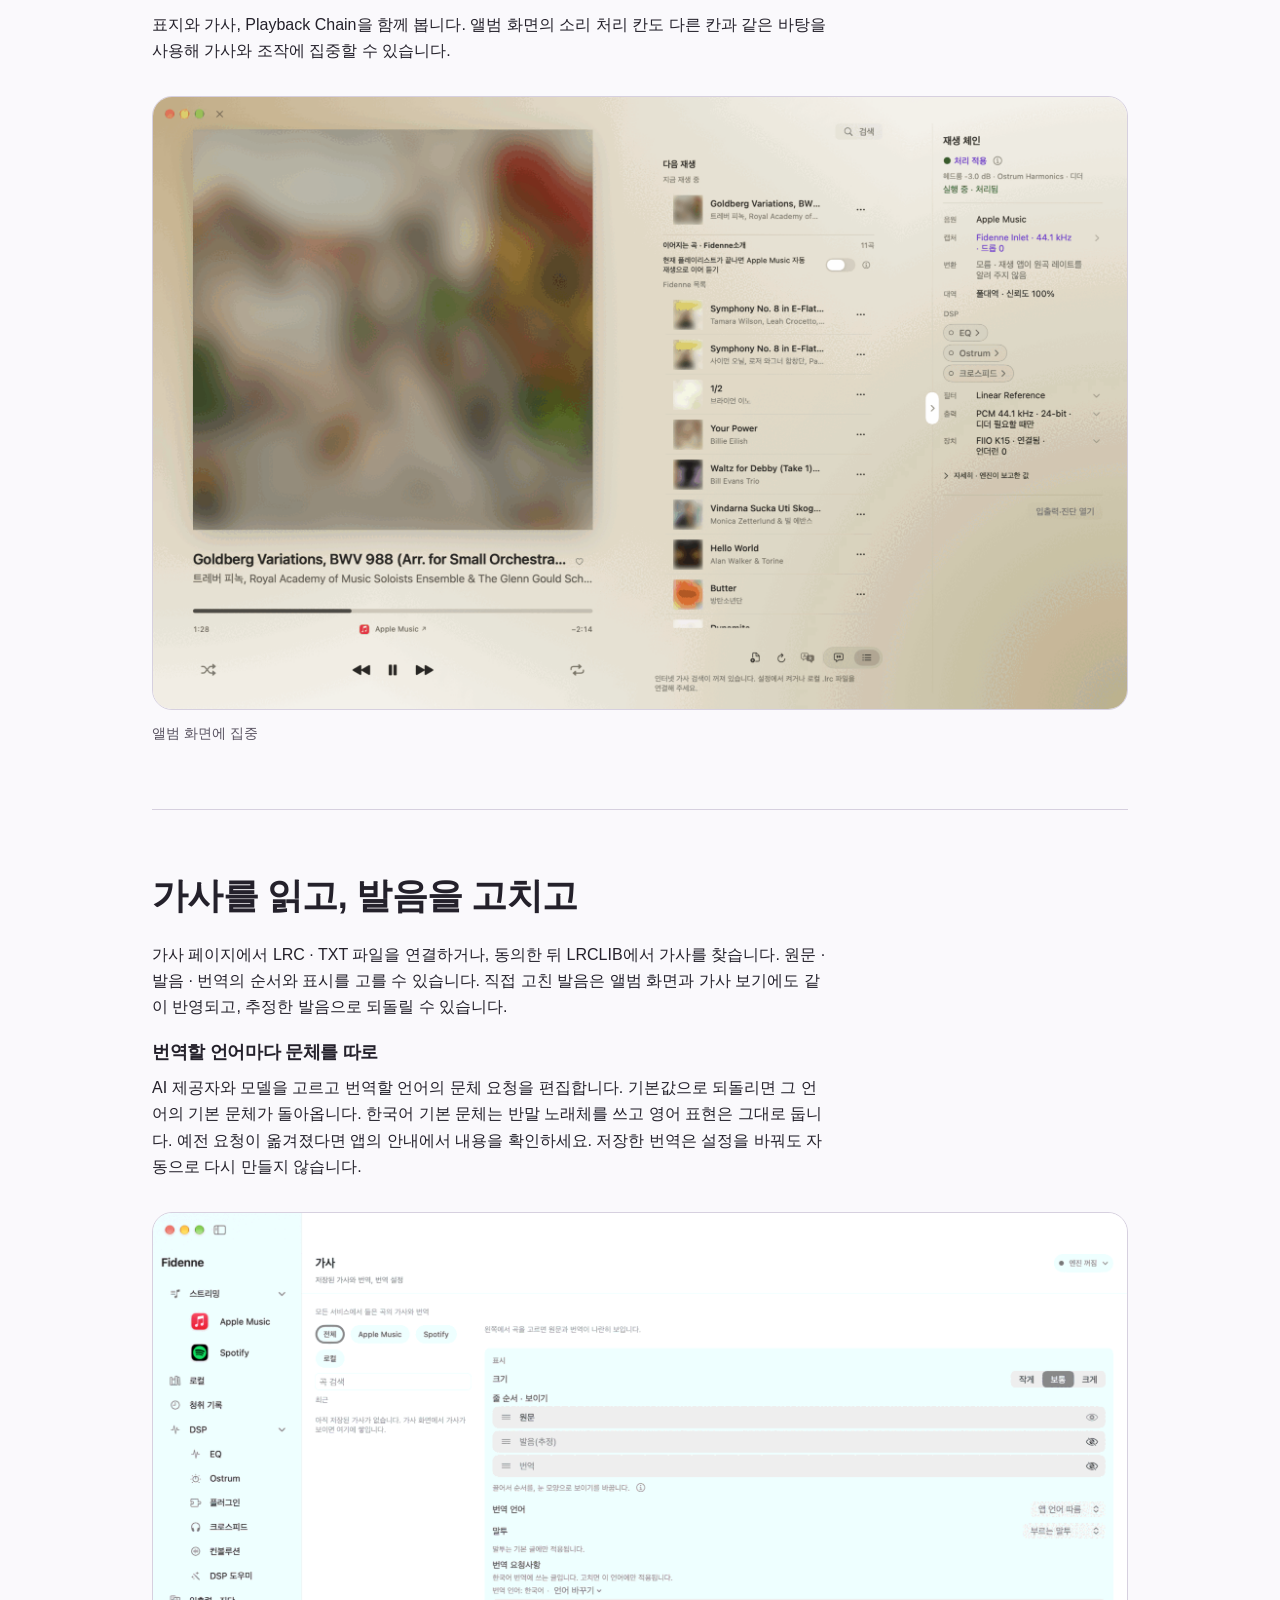
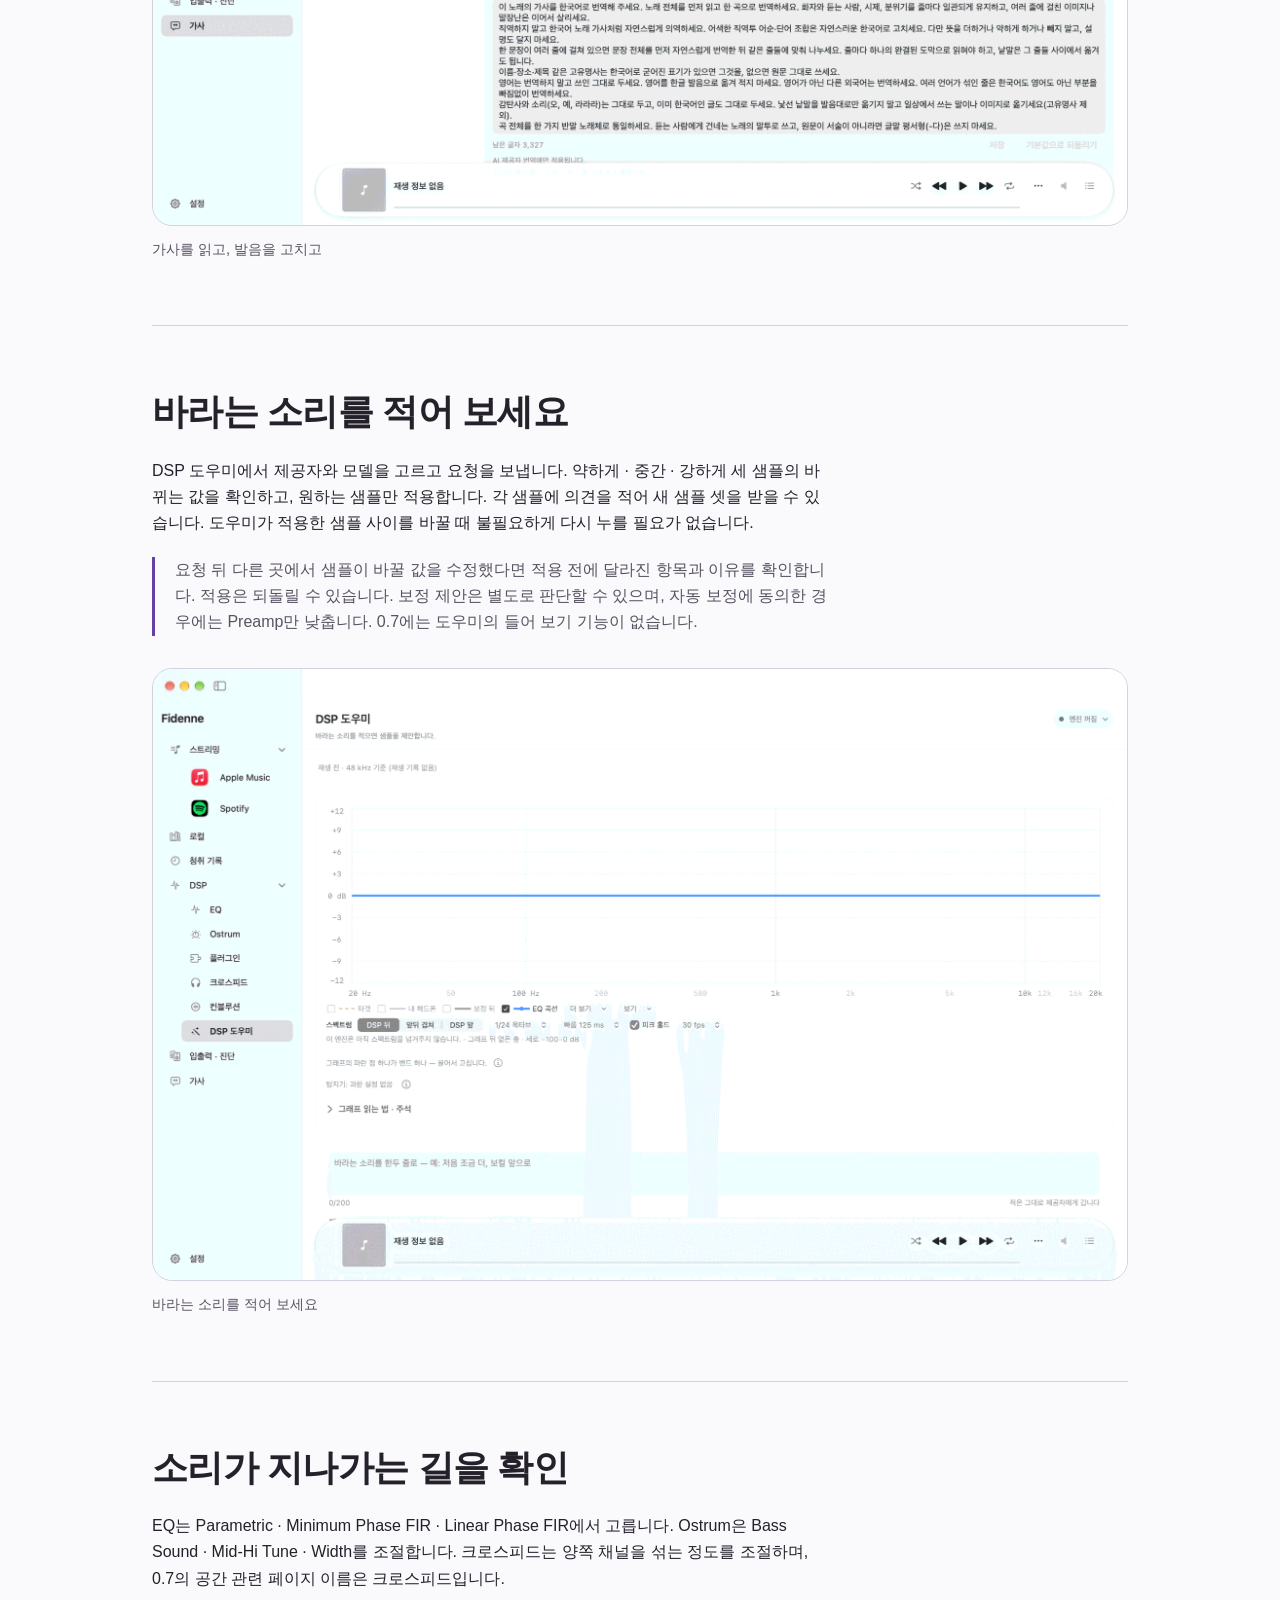
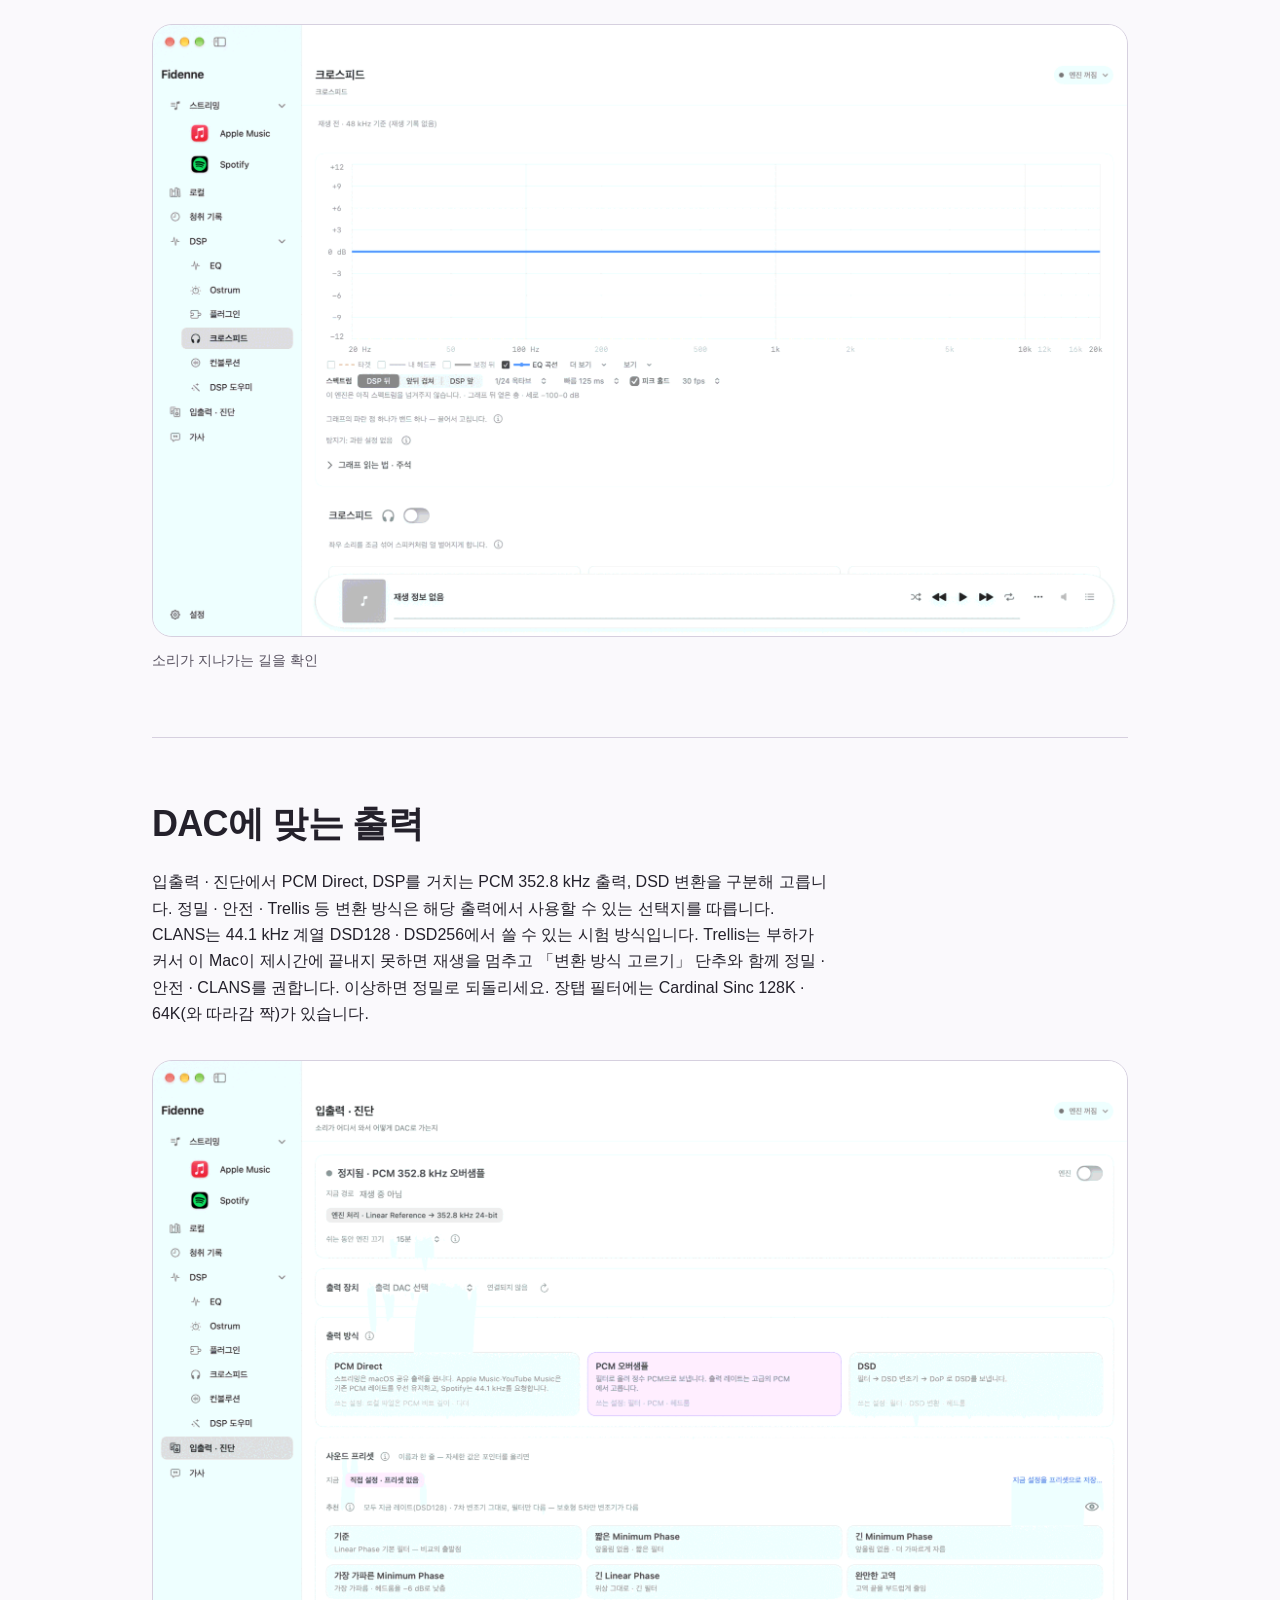
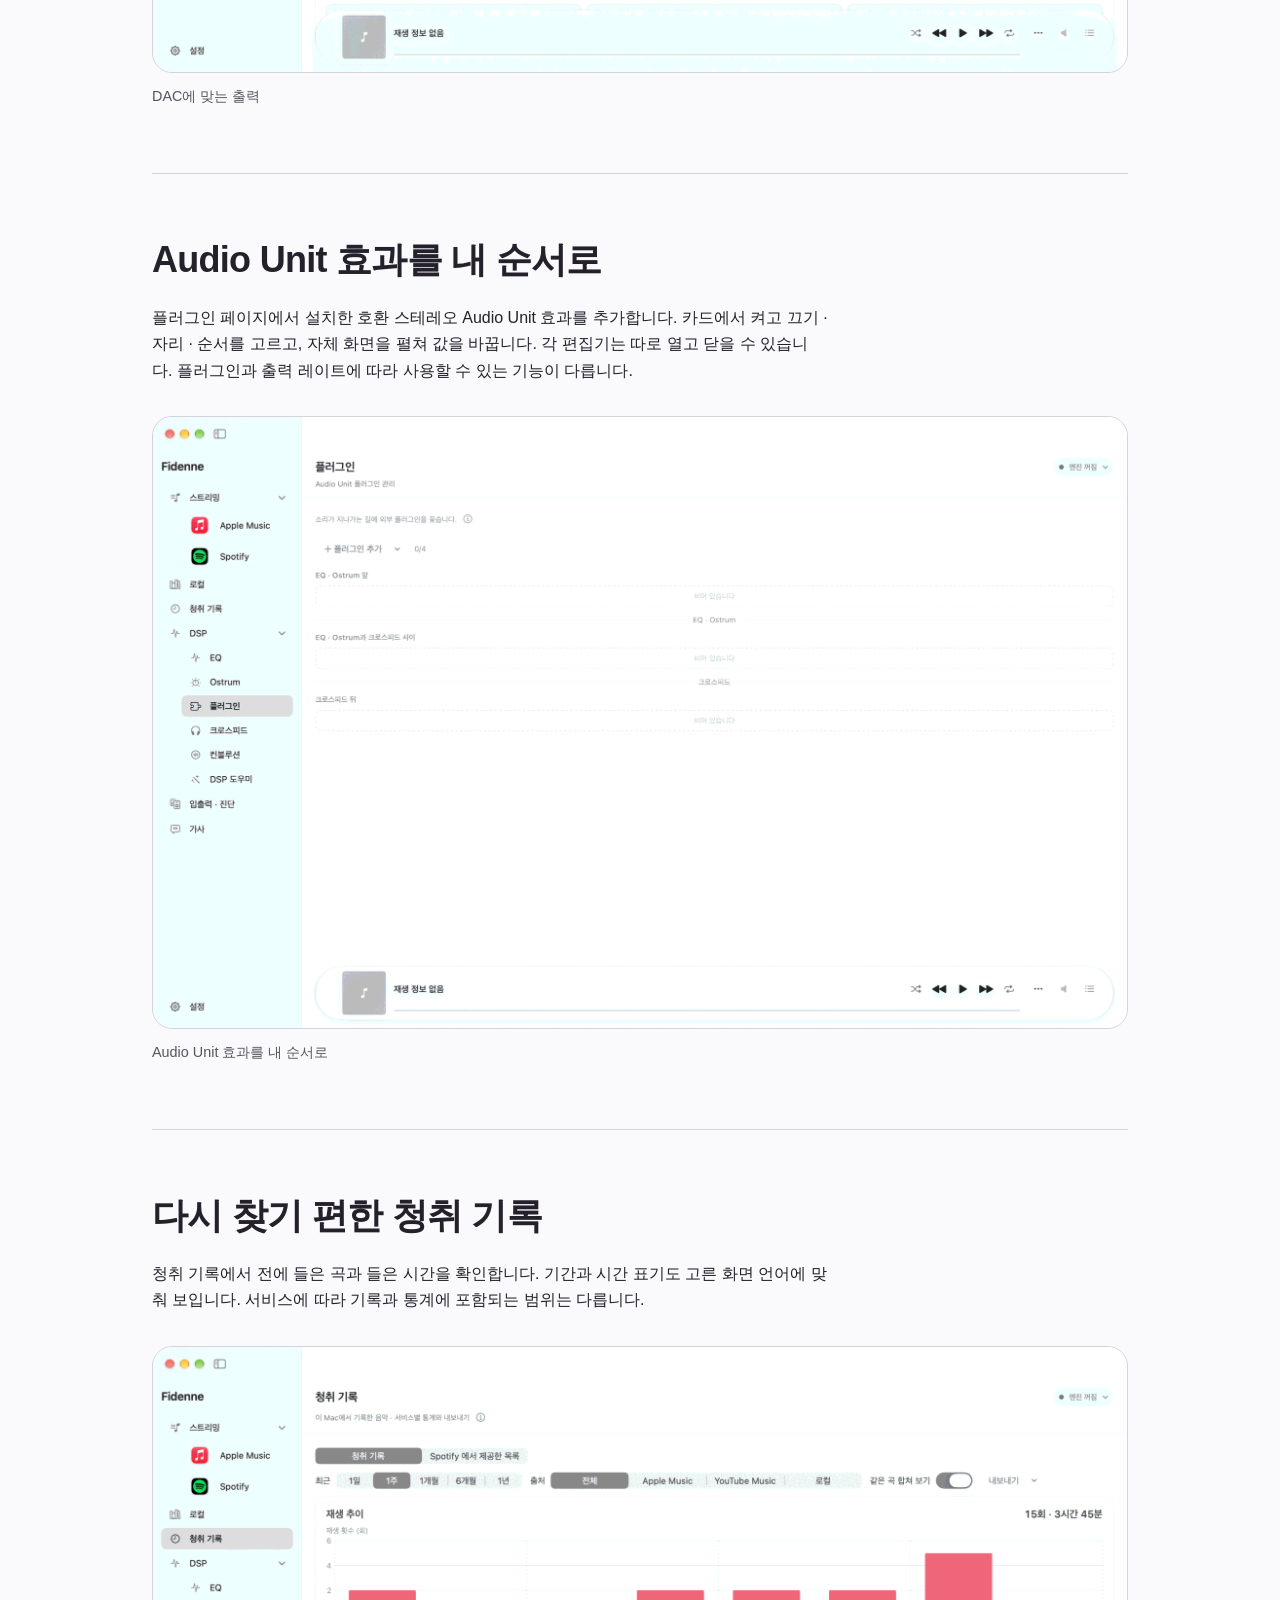
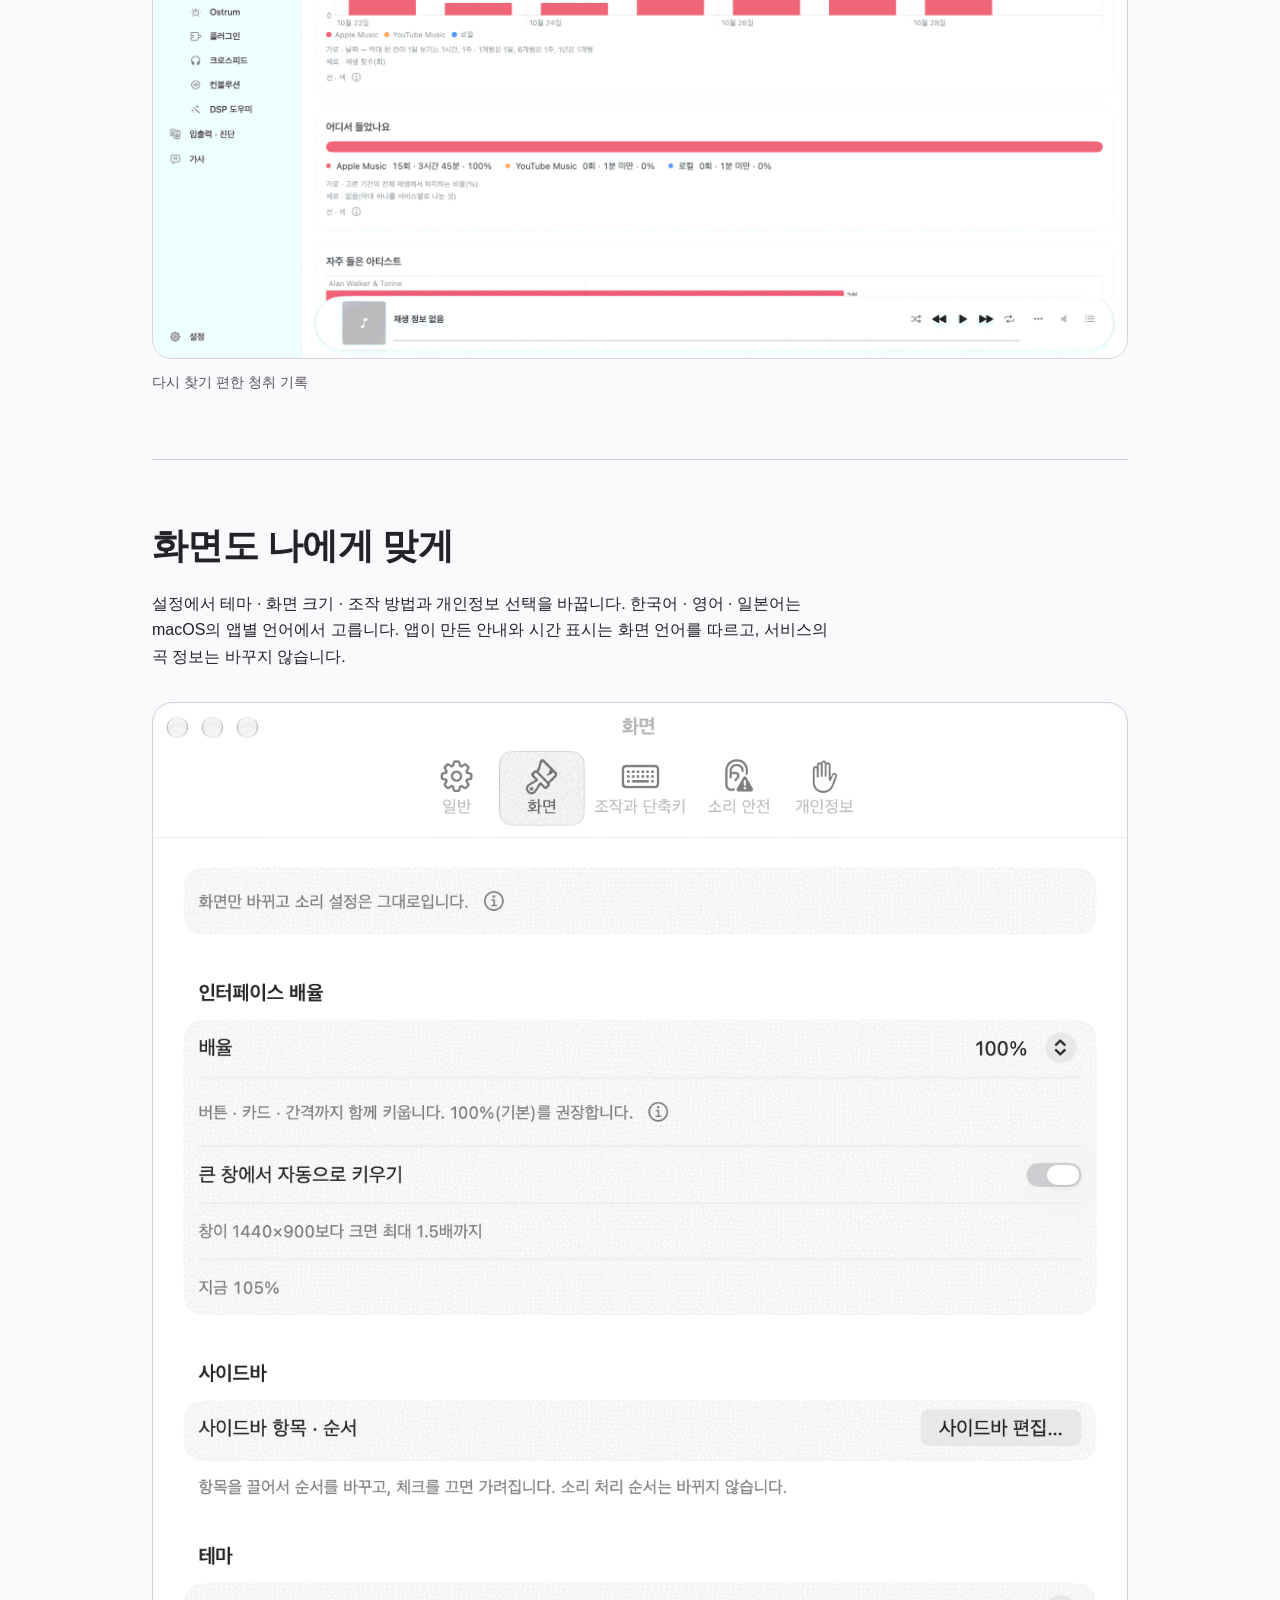
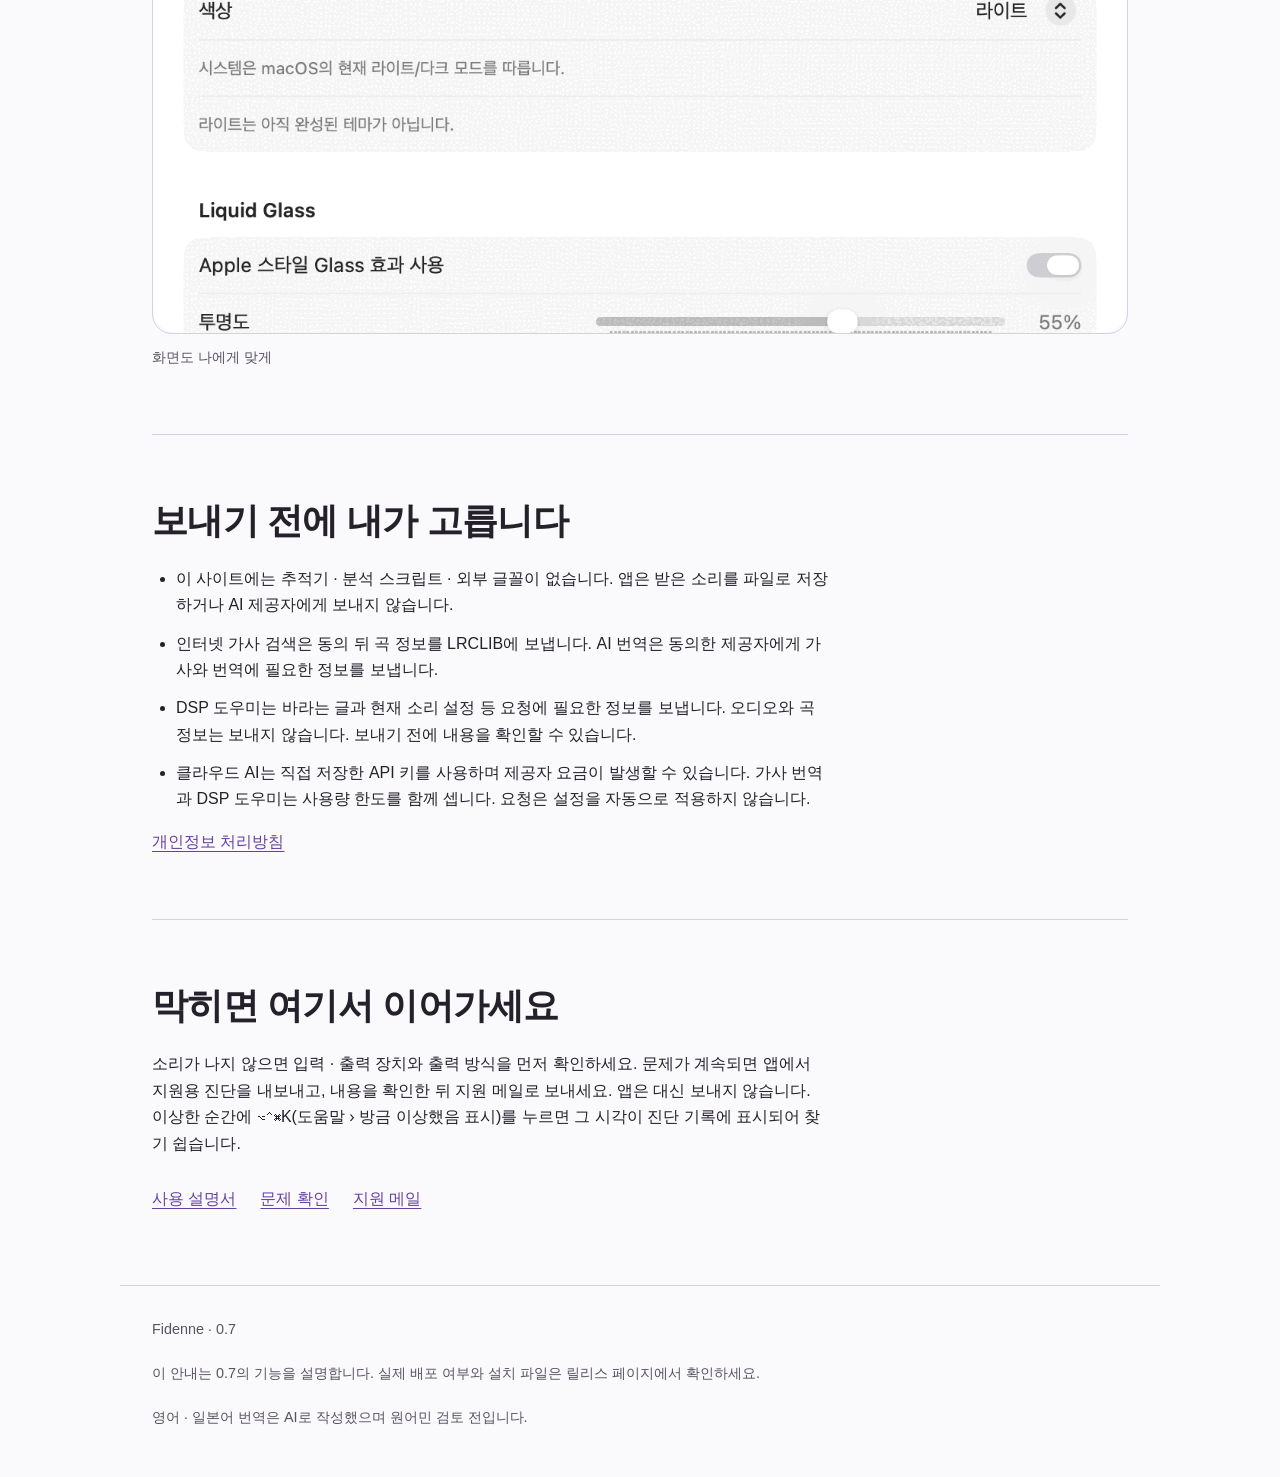
==== commit ae9f9edb: "Fidenne 0.7.0: user docs and guide [skip ci]" ====
--- a/docs/index.html
+++ b/docs/index.html
@@ -6,235 +6,67 @@
 <meta charset="utf-8">
 <meta name="viewport" content="width=device-width, initial-scale=1">
 <meta name="color-scheme" content="light dark">
-<title>Fidenne 설치와 사용</title>
+<meta name="description" content="Mac에서 듣던 소리를 EQ, Ostrum, 크로스피드와 Audio Unit으로 다듬고 외장 DAC로 보내세요. Fidenne 0.7 설치와 사용 안내.">
+<title>Fidenne 0.7 · 설치와 사용</title>
+<link rel="icon" href="img/icon.png">
 <link rel="stylesheet" href="style.css">
+<link rel="alternate" hreflang="ko" href="index.html">
+<link rel="alternate" hreflang="en" href="en/index.html">
+<link rel="alternate" hreflang="ja" href="ja/index.html">
 </head>
 <body>
-<nav class="top" aria-label="이 페이지">
-<a class="brand" href="#top"><img src="img/icon.png" alt="" width="24" height="24">Fidenne</a>
-<span class="links"><a href="https://github.com/fidenne/fidenne/releases/latest" class="dl">내려받기</a><a href="#install">설치법</a><a href="#usage">사용법</a></span>
-</nav>
-<header class="hero" id="top">
-<img class="appicon" src="img/icon.png" alt="Fidenne 앱 아이콘" width="112" height="112">
-<h1>듣던 앱의 소리를 DSP로<br>외장 DAC로</h1>
-<p class="lead">Fidenne은 듣던 재생 앱의 소리를 DSP로 다듬어 <b>외장 DAC</b>로 보내는<br><span style="white-space:nowrap">Mac 앱입니다.</span> 설치부터 사용법까지 한 페이지에 담았습니다.</p>
-<p class="download"><a href="https://github.com/fidenne/fidenne/releases/latest" class="button">내려받기 — 설치 파일(.dmg)</a><span class="status">공개 베타 1 · 0.6.0 · Apple 실리콘 Mac · macOS 15 이상</span></p>
-<p class="jump"><a href="#install">설치법 ›</a><a href="#usage">사용법 ›</a></p>
-<figure class="shot hero-shot"><img src="img/home-hero.jpg" width="1740" height="1078" alt="Fidenne 음악 홈 — 이어 듣기, 오늘의 듣기, 오늘 들은 것, 내 재생목록, 오랜만에, 하단 재생 캡슐" decoding="async"></figure>
+<a class="skip-link" href="#main">본문으로</a>
+<header class="site-header" id="top">
+<a class="brand" href="#top"><img src="img/icon.png" alt="" width="28" height="28">Fidenne</a>
+<nav aria-label="이 페이지"><a href="#new">0.7의 변화</a><a href="#install">시작하기</a><a href="#usage">사용법</a><a href="#privacy">개인정보</a></nav>
+<nav class="languages" aria-label="언어"><a href="index.html" lang="ko" hreflang="ko" aria-current="page">한국어</a><a href="en/index.html" lang="en" hreflang="en">English</a><a href="ja/index.html" lang="ja" hreflang="ja">日本語</a></nav>
 </header>
-<main>
-<div class="part" id="install"><p class="eyebrow">1부</p><h2>설치법</h2><p>내려받아서 처음 소리가 나올 때까지 따라 합니다.</p></div>
-<section class="step" id="i1">
-<p class="eyebrow">설치 1</p>
-<h3>소리는 이렇게 지나갑니다</h3>
-<p class="lead">Fidenne에서 출력 방식을 고르고, EQ · Ostrum · 크로스피드와 필터로 소리를 다듬고, Playback Chain에서 소리가 지나가는 길을 확인합니다. 소리는 <b>재생 앱 → Fidenne → DAC</b> 순서로 지나갑니다.</p>
-<ol class="steps"><li>DAC에 맞는 출력 방식을 고르고, EQ · Ostrum · 크로스피드와 필터로 소리를 다듬습니다.</li><li>Playback Chain에서 소리가 지나가는 길과 적용 중인 처리를 확인합니다. 소리를 저장하거나 파일로 만들지는 않습니다.</li><li>듣던 서비스 앱을 Fidenne에서 조작하고 곡 정보 · 가사를 함께 봅니다(재생은 각 서비스 앱이 합니다). 재생 횟수 집계와 광고는 각 서비스에서 그대로이며, Fidenne은 광고를 막거나 건너뛰지 않습니다.</li></ol>
-</section>
-
-<section class="step" id="i2">
-<p class="eyebrow">설치 2</p>
-<h3>준비물</h3>
-<p class="lead"><b>Apple 실리콘 Mac</b>(M1 이후 칩), <b>macOS 15 이상</b>, 그리고 <b>유선 USB 외장 DAC</b>가 필요합니다.</p>
-<ol class="steps"><li>메뉴 막대의 Apple 로고 › <b>이 Mac에 관하여</b> 를 엽니다. 칩 이름이 “Apple M” 으로 시작하면 됩니다.</li><li>macOS가 15 보다 낮으면 시스템 설정에서 소프트웨어 업데이트를 먼저 합니다.</li><li>외장 DAC를 USB로 꽂습니다. 소리를 다듬는 기능(EQ 같은 것)은 352.8 kHz 이상을 받는 2채널 외장 DAC에서만 돕니다.</li></ol>
-<p class="note">내장 스피커나 AirPods는 소리를 그대로 듣는 PCM Direct로만 나오므로 이 베타의 대상이 아닙니다.</p>
-</section>
-
-<section class="step" id="i3">
-<p class="eyebrow">설치 3</p>
-<h3>내려받기</h3>
-<p class="lead">설치 파일(<code>.dmg</code>)은 Fidenne 공개 페이지의 릴리스 항목에서 받습니다.</p>
-<ol class="steps"><li><a href="https://github.com/fidenne/fidenne/releases/latest">릴리스 페이지</a>(<code>github.com/fidenne/fidenne/releases</code>)에서 가장 위 최신 항목을 엽니다.</li><li><code>.dmg</code> 로 끝나는 파일을 누릅니다. 받은 파일은 보통 다운로드 폴더에 들어갑니다.</li></ol>
-<p class="note">앱은 서명과 공증을 거쳐 배포됩니다. 다른 곳에서 받은 파일은 쓰지 않습니다.</p>
-</section>
-
-<section class="step" id="i4">
-<p class="eyebrow">설치 4</p>
-<h3>응용 프로그램 폴더로 옮기기</h3>
-<p class="lead">받은 디스크 이미지를 열어 앱을 응용 프로그램 폴더에 둡니다.</p>
-<figure class="shot wide-small"><img src="img/install-dmg.png" width="1000" height="254" alt="디스크 이미지 창 — 왼쪽 Applications 폴더, 오른쪽 Fidenne 앱" loading="lazy" decoding="async"></figure>
-<ol class="steps"><li>받은 <code>.dmg</code> 를 두 번 누릅니다. 작은 창이 열립니다.</li><li>창 안의 <b>Fidenne</b> 아이콘을 <b>응용 프로그램</b> 폴더 쪽으로 끌어다 놓습니다.</li><li>복사가 끝나면 창을 닫고, Finder 사이드바의 꺼내기(⏏) 단추로 디스크 이미지를 닫습니다.</li></ol>
-<p class="note">같은 이름의 앱이 이미 있다는 창이 뜨면 새것으로 바꾸는 쪽을 고릅니다. 디스크 이미지 안이나 다운로드 폴더에서 바로 열지 않습니다. 그렇게 연 앱은 Safari 가 YouTube Music 확장을 보여 주지 못합니다.</p>
-</section>
-
-<section class="step" id="i5">
-<p class="eyebrow">설치 5</p>
-<h3>처음 열기</h3>
-<p class="lead">응용 프로그램 폴더에서 Fidenne을 엽니다.</p>
-<ol class="steps"><li>인터넷에서 받은 앱이라 macOS가 한 번 묻습니다. <b>열기</b> 를 누릅니다.</li><li>그래도 열리지 않으면 시스템 설정 › 개인정보 보호 및 보안 에서 Fidenne을 허용합니다.</li></ol>
-<p class="note">이 창의 정확한 문구는 macOS 판마다 조금 다를 수 있습니다.</p>
-</section>
-
-<section class="step" id="i6">
-<p class="eyebrow">설치 6</p>
-<h3>처음 설정</h3>
-<p class="lead">처음 열면 “Fidenne 처음 설정” 창이 뜹니다. 단계마다 <b>뒤로</b> · <b>다음</b> 으로 오갑니다.</p>
-<figure class="shot"><img src="img/setup-dac.png" width="1200" height="355" alt="처음 설정 창의 첫 단계, 소리가 나갈 DAC 고르기 — 출력 DAC 목록이 열린 모습" loading="lazy" decoding="async"></figure><ol class="steps"><li><b>소리가 나갈 DAC</b> — 내 DAC를 고릅니다. 모르겠으면 <b>나중에 고르기</b> 로 둡니다. DAC가 안 보이면 꽂은 뒤 새로고침합니다.</li><li><b>소리를 가져오는 방법</b> — 처음부터 <b>Fidenne Inlet</b> 이 골라져 있습니다. 그대로 둡니다. 설치가 안 되어 있으면 <b>설치…</b> 를 누르고 관리자 암호를 한 번 넣습니다(그 순간 잠깐 모든 소리가 끊깁니다). Inlet 같은 가상 오디오 장치는 macOS 가 시스템 폴더에서만 불러오기 때문에 따로 설치합니다. 설치가 싫으면 <b>시스템 탭</b> 을 고릅니다(설치 없이 되지만 48 kHz 로 받습니다).</li><li><b>macOS가 물어볼 것들</b> — 지금은 묻지 않고, 그 기능을 처음 쓸 때 묻습니다.</li><li><b>이용 약관 · 인터넷 연결 · 진단 기록</b> — <b>[필수] 이용 약관</b> 을 눌러야 <b>시작</b> 을 누를 수 있습니다. 선택 칸은 꺼진 채로 두어도 재생은 됩니다.</li></ol>
-<p class="note">마치면 같은 창에 사이드바와 페이지가 나타납니다. 다음 실행부터는 이 창이 다시 뜨지 않고, 고른 것은 나중에 설정에서 바꿀 수 있습니다.</p>
-</section>
-
-<section class="step" id="i7">
-<p class="eyebrow">설치 7</p>
-<h3>권한</h3>
-<p class="lead">권한은 그 기능을 처음 쓰는 순간 macOS가 묻습니다. 묻는 창이 뜨면 <b>허용</b> 을 누릅니다.</p>
-<figure class="shot narrow"><img src="img/permission-automation.png" width="545" height="645" alt="macOS가 묻는 자동화 권한 창 — Fidenne에서 음악 앱을 제어하려고 합니다, 허용 안 함 · 허용" loading="lazy" decoding="async"></figure>
-<ol class="steps"><li><b>오디오 녹음 · 시스템 오디오</b> — 다른 앱이 내는 소리를 받을 때. 소리를 저장하지 않습니다.</li><li><b>마이크</b> — Fidenne Inlet 같은 입력 장치로 받을 때. 저장하거나 밖으로 보내지 않습니다.</li><li><b>자동화</b> — Apple Music · Spotify의 지금 곡 정보를 읽고 재생 · 일시정지를 전할 때.</li></ol>
-<p class="note">실수로 거절했다면 시스템 설정 › 개인정보 보호 및 보안 에서 해당 항목의 Fidenne을 다시 켭니다.</p>
-</section>
-
-<section class="step" id="i8">
-<p class="eyebrow">설치 8</p>
-<h3>첫 재생 전에 음량 낮추기</h3>
-<p class="lead">처음 재생을 누르면 소리가 나기 전에 이 창이 뜹니다.</p>
-<figure class="shot" style="max-width:412px"><img src="img/volume-first.png" width="820" height="356" alt="“음량을 낮추고 시작하세요” 창 — 취소 · 낮췄어요, 시작" loading="lazy" decoding="async"></figure><ol class="steps"><li>DAC나 앰프의 음량을 <b>0이나 아주 낮게</b> 내립니다.</li><li><b>낮췄어요, 시작</b> 을 누릅니다. <b>취소</b> 를 누르면 아무것도 시작하지 않습니다.</li><li>소리를 들으면서 천천히 올립니다.</li></ol>
-<p class="note">앱을 켤 때마다 처음 재생에서 한 번, 이 앱으로 처음 쓰는 DAC에서도 한 번 뜹니다. 재생을 눌렀는데 아무 일도 없다면 이 창이 다른 창 뒤에 있는지 봅니다.</p>
-</section>
-
-<section class="step" id="i9">
-<p class="eyebrow">설치 9</p>
-<h3>막혔을 때</h3>
-<p class="lead">소리가 안 나거나 이상하면 증상부터 확인하고, 그래도 안 되면 지원 파일을 만듭니다.</p>
-<ol class="steps"><li>앱의 진단 메뉴 › <b>지원용 진단 내보내기…</b> 로 지원 파일을 만듭니다. 보내기 전에 무엇이 들었는지 화면에 보여 줍니다.</li><li><b>fidenne.support@gmail.com</b> 으로 메일을 보냅니다. 앱은 아무것도 대신 보내지 않습니다.</li></ol>
-<p class="note">진단 파일은 꼭 메일로만 보냅니다. GitHub 이슈에는 올리지 않습니다.</p>
-</section>
-
-<section class="step" id="i10">
-<p class="eyebrow">설치 10 · 선택</p>
-<h3>Spotify 연결 ① 내 앱 만들기</h3>
-<p class="lead">하지 않아도 됩니다. Fidenne 안에서 Spotify 검색 · 재생목록 · 재생 조종을 쓰고 싶을 때만, 내 Spotify 개발자 앱의 키를 만듭니다. 평소 쓰는 Spotify 계정으로 로그인하면 됩니다.</p>
-<ol class="steps">
-<li>브라우저에서 <code>developer.spotify.com</code> 을 열고 <b>Log in</b> 을 누릅니다. Fidenne 음악 페이지의 Spotify 옆 점 › <b>개발자 대시보드 열기</b> 로도 열 수 있습니다.<figure class="shot wide-small"><img src="img/spotify-1-login.jpg" width="1600" height="113" alt="Spotify for Developers 첫 화면 — 주소 developer.spotify.com, 메뉴 막대 끝의 Log in" loading="lazy" decoding="async"></figure></li>
-<li>로그인한 뒤 계정 이름 단추를 눌러 메뉴에서 <b>Dashboard</b> 를 고릅니다.<figure class="shot wide-small"><img src="img/spotify-2-dashboard-menu.jpg" width="1260" height="373" alt="계정 이름 단추를 누르면 열리는 메뉴 — Dashboard, Log out (계정 이름은 가렸습니다)" loading="lazy" decoding="async"></figure></li>
-<li><b>Dashboard</b> 화면에서 <b>Create app</b> 을 누릅니다.<figure class="shot wide-small"><img src="img/spotify-3-create.jpg" width="1600" height="341" alt="Dashboard 화면과 Create app 단추" loading="lazy" decoding="async"></figure></li>
-<li><b>App name</b> 과 <b>App description</b> 은 아무거나 적습니다. <b>Redirect URIs</b> 칸에는 Fidenne에 보이는 주소 <code>http://127.0.0.1:53682/callback</code> 을 붙여 넣고(Fidenne의 <b>복사</b> 단추) <b>Add</b> 를 누릅니다. <b>Which API/SDKs are you planning to use?</b> 에서 <b>Web API</b> 를 체크합니다. Website 칸은 비워 둡니다.<figure class="shot wide-small"><img src="img/spotify-4-form.jpg" width="1600" height="864" alt="Create app 입력 화면 — App name, App description, Website(빈칸), Redirect URIs 칸의 http://127.0.0.1:53682/callback 과 Add 단추, Web API 체크" loading="lazy" decoding="async"></figure></li>
-<li>약관 동의 칸(<b>I understand and agree with Spotify's Developer Terms of Service and Design Guidelines</b>)을 체크하고 <b>Save</b> 를 누릅니다.<figure class="shot wide-small"><img src="img/spotify-5-save.jpg" width="1600" height="417" alt="Web API 체크, 약관 동의 체크, Save 단추" loading="lazy" decoding="async"></figure></li>
-</ol>
-<p class="note">여기서 동의하는 것은 Spotify가 정한 개발자 약관이고, 사용자가 직접 동의합니다. 사이트의 단추 이름과 배치는 바뀔 수 있습니다.</p>
-</section>
-
-<section class="step" id="i11">
-<p class="eyebrow">설치 11 · 선택</p>
-<h3>Spotify 연결 ② 키 넣기</h3>
-<p class="lead">만든 앱의 <b>Client ID</b> 를 Fidenne의 칸에 붙여 넣습니다. <b>Client Secret 은 넣지 않습니다.</b></p>
-<ol class="steps" style="counter-reset:n 5">
-<li>Save 하면 만든 앱의 <b>Basic Information</b> 화면이 열립니다. <b>Client ID</b> 칸 끝의 복사 단추를 누릅니다.<figure class="shot wide-small"><img src="img/spotify-6-clientid.jpg" width="1600" height="500" alt="만든 앱의 Basic Information 화면 — Client ID 칸과 복사 단추 (ID 값은 가렸습니다)" loading="lazy" decoding="async"></figure></li>
-<li>Fidenne 음악 페이지의 Spotify 연결 칸에 붙여 넣고 <b>키 확인</b> 을 눌러 형식이 맞는지 봅니다. 글자 수를 지적하면 앞뒤 공백이 섞였는지 봅니다. 맞으면 <b>Spotify 연결</b> 을 누릅니다.<figure class="shot medium"><img src="img/spotify-connect.png" width="750" height="790" alt="Fidenne 음악 페이지의 Spotify 연결 안내 — Redirect URI 복사, Client ID 칸, 키 확인, Spotify 연결" loading="lazy" decoding="async"></figure></li>
-<li>브라우저에 Spotify 동의 화면이 뜹니다. 만든 앱 이름을 확인하고 <b>동의</b> 를 누릅니다.<figure class="shot medium"><img src="img/spotify-7-consent.jpg" width="1058" height="1523" alt="Spotify 동의 화면 — 만든 앱과의 연동 허용, 허용 항목 목록, 취소하기와 동의 단추 (계정 이름은 가렸습니다)" loading="lazy" decoding="async"></figure></li>
-<li>“Spotify 인증 응답을 받았습니다. Fidenne으로 돌아가 연결 결과를 확인해 주세요.” 가 뜨면 연결이 끝난 것입니다. 이 탭은 닫고 Fidenne으로 돌아옵니다.<figure class="shot wide-small"><img src="img/spotify-8-done.jpg" width="1512" height="81" alt="연결 완료 페이지 — Spotify 인증 응답을 받았습니다. Fidenne으로 돌아가 연결 결과를 확인해 주세요." loading="lazy" decoding="async"></figure></li>
-</ol>
-<p class="note">재생 · 일시정지 · 넘기기 조종은 Spotify Premium이 있어야 합니다. 연결한 뒤에는 설정에 재생 권한 갱신과 연결 해제가 생깁니다.</p>
-</section>
-
-<section class="step" id="i12">
-<p class="eyebrow">설치 12 · 선택</p>
-<h3>YouTube Music</h3>
-<p class="lead">실험 기능이라 처음에는 꺼져 있습니다. Safari · Chrome · Edge 에서 듣고, Fidenne은 브라우저 확장으로 곡 정보를 받고 재생을 조작합니다. Safari 확장은 앱 안에 들어 있어 설치할 파일이 없습니다.</p>
-<figure class="shot"><img src="img/settings-ytm.png" width="1264" height="230" alt="설정 › 일반 맨 위의 YouTube Music (실험 기능) 스위치" loading="lazy" decoding="async"></figure><ol class="steps"><li><b>설정 › 일반</b> 맨 위 스위치로 YouTube Music을 켭니다.</li><li><b>설정 › 개인정보 › 브라우저 확장과 연결 (Safari · Chrome · Edge)</b> 을 켭니다.</li><li>Chrome · Edge 는 같은 곳의 <b>설치 안내…</b> 를 누르면 확장 설치 창이 뜹니다. 이 창은 열어 둔 채 다음 단계를 따릅니다. Safari 는 아래 <b>Safari 에서 켜기</b> 로 갑니다.</li></ol><figure class="shot" style="max-width:310px"><img src="img/privacy-ytm.png" width="620" height="240" alt="설정 › 개인정보의 YouTube Music 칸 — Chrome · Edge 확장과 연결 스위치, 설치 안내 · 확장 폴더 열기 단추" loading="lazy" decoding="async"></figure>
-<figure class="shot medium"><img src="img/ytm-extension.png" width="460" height="425" alt="확장 설치 창 — Chrome · Edge 고르기, 주소 복사, 개발자 모드, 경로 복사, YouTube Music 탭 새로 고침" loading="lazy" decoding="async"></figure>
-<h4>Chrome 에 확장 설치</h4>
-<ol class="steps">
-<li>Chrome 주소창에 <code>chrome://extensions</code> 를 넣고 Return 을 누릅니다(설치 창의 <b>주소 복사</b>). <b>개발자 모드</b> 스위치를 켜면 단추 셋이 나타납니다.<figure class="shot wide-small"><img src="img/ytm-chrome-1-devmode.jpg" width="1600" height="220" alt="Chrome 확장 프로그램 화면 — 주소 chrome://extensions, 개발자 모드 켬, 압축해제된 확장 프로그램 로드 · 확장 프로그램 압축 · 업데이트 단추" loading="lazy" decoding="async"></figure></li>
-<li><b>압축해제된 확장 프로그램 로드</b> 를 누릅니다. 폴더를 고르는 창이 열립니다.<figure class="shot wide-small"><img src="img/ytm-chrome-2-load.jpg" width="1600" height="774" alt="압축해제된 확장 프로그램 로드를 누르면 열리는 확장 프로그램 디렉터리 선택 창" loading="lazy" decoding="async"></figure></li>
-<li>그 창에서 ⌘⇧G 를 누르고, 설치 창의 <b>경로 복사</b> 로 복사한 경로를 붙여 넣은 뒤 Return 을 누릅니다.<figure class="shot wide-small"><img src="img/ytm-chrome-3-path.jpg" width="1600" height="820" alt="⌘⇧G 로 연 폴더로 이동 칸 — …Application Support/Fidenne/BrowserExtension/Chrome 경로를 붙여 넣은 모습 (사용자 폴더 이름은 가렸습니다)" loading="lazy" decoding="async"></figure></li>
-<li>폴더 이름이 <b>Chrome</b> 으로 바뀐 것을 보고 <b>선택</b> 을 누릅니다.<figure class="shot wide-small"><img src="img/ytm-chrome-4-select.jpg" width="1600" height="818" alt="Chrome 폴더가 열린 선택 창 — background.js, manifest.json 등의 파일과 선택 단추" loading="lazy" decoding="async"></figure></li>
-<li>확장 목록에 <b>Fidenne for YouTube Music</b> 이 보이면 설치가 끝난 것입니다. 버전 숫자는 다를 수 있습니다.<figure class="shot medium"><img src="img/ytm-chrome-5-done.jpg" width="810" height="427" alt="설치된 Fidenne for YouTube Music 확장 카드 — 세부정보, 삭제, 새로 고침, 켬 스위치" loading="lazy" decoding="async"></figure></li>
-<li>열려 있는 YouTube Music 탭을 새로 고칩니다(⌘R).</li>
-</ol>
-<h4>Edge 에 확장 설치</h4>
-<p class="note">순서는 Chrome 과 같고 이름만 다릅니다.</p>
-<ol class="steps">
-<li>Edge 주소창에 <code>edge://extensions</code> 를 넣고 Return 을 누릅니다.<figure class="shot wide-small"><img src="img/ytm-edge-1-buttons.jpg" width="1600" height="280" alt="Edge 확장 화면 — 주소 edge://extensions, 개발자 옵션의 압축 풀린 파일 로드 · 팩 확장 · 업데이트 단추" loading="lazy" decoding="async"></figure></li>
-<li>사이드바 맨 끝의 <b>개발자 모드</b> 스위치를 켭니다.<figure class="shot narrow"><img src="img/ytm-edge-2-devmode.jpg" width="610" height="106" alt="Edge 개발자 모드 스위치를 켠 모습" loading="lazy" decoding="async"></figure></li>
-<li><b>압축 풀린 파일 로드</b> 를 누르고, 열린 창에서 ⌘⇧G 로 <b>경로 복사</b> 한 경로를 붙여 넣은 뒤 Return, 그다음 <b>선택</b> 을 누릅니다.<figure class="shot wide-small"><img src="img/ytm-edge-3-path.jpg" width="1600" height="814" alt="Edge 의 확장 디렉터리 선택 창에서 ⌘⇧G 로 경로를 붙여 넣은 모습 (사용자 폴더 이름은 가렸습니다)" loading="lazy" decoding="async"></figure></li>
-<li>기타 출처 아래에 <b>Fidenne for YouTube Music</b> 이 보이면 끝입니다. 열려 있는 YouTube Music 탭을 새로 고칩니다(⌘R).<figure class="shot wide-small"><img src="img/ytm-edge-4-done.jpg" width="1600" height="342" alt="Edge 에 설치된 Fidenne for YouTube Music 확장 — 세부 정보, 제거, 다시 로드, 켬 스위치" loading="lazy" decoding="async"></figure></li>
-</ol>
-<h4>Safari 에서 켜기</h4>
-<ol class="steps">
-<li>Fidenne 이 <b>응용 프로그램</b> 폴더에서 열려 있는지 봅니다. 다운로드 폴더나 디스크 이미지 안에서 연 앱이면 설정 › 개인정보 › YouTube Music 에 “Safari 확장은 Fidenne을 응용 프로그램 폴더로 옮긴 뒤 다시 열어야 Safari에 보입니다.” 가 뜹니다. Fidenne 을 끄고 응용 프로그램 폴더로 옮긴 뒤 그 폴더에서 다시 엽니다.</li>
-<li>같은 곳의 <b>Safari 설정 열기</b> 를 누릅니다. Safari 의 확장 설정이 열리면 Fidenne 의 YouTube Music 확장을 켭니다. Safari 만 열리면 Safari › 설정 › <b>확장 프로그램</b> 에서 켭니다.</li>
-<li>music.youtube.com 을 열고 주소창 옆 확장 아이콘 줄의 Fidenne 아이콘을 눌러 이 웹사이트에서 허용합니다(<b>항상 허용</b>). 그 탭을 새로 고칩니다(⌘R). Safari 18.4 이상이 필요합니다.</li>
-</ol>
-<h4>탭이 잠들지 않게</h4>
-<p>브라우저가 쓰지 않는 탭을 재우면 YouTube Music 이 응답하지 못합니다. <code>music.youtube.com</code> 을 예외에 더합니다. Chrome 은 설정 › 성능 › 메모리 절약 › <b>항상 활성 상태를 유지할 사이트</b>, Edge 는 설정 › 시스템 및 성능 › 리소스 절약 › <b>이 사이트를 절전 모드로 전환하지 않음</b> 에 있습니다.</p>
-<p class="note">Chrome · Edge 는 설치 창 맨 아래 줄이 “브라우저 1개 연결됨” 으로 바뀌면 연결된 것입니다. Chrome · Edge 확장은 한 브라우저에만 설치합니다. Safari 는 곡을 틀었을 때 하단 막대에 그 곡이 뜨면 연결된 것입니다. 앱을 업데이트한 뒤에는 확장 페이지에서 Fidenne 확장의 새로 고침(↻, Edge 는 <b>다시 로드</b>)을 한 번 누릅니다.</p>
-</section>
-
-<div class="part" id="usage"><p class="eyebrow">2부</p><h2>사용법</h2><p>장치 고르기 → 서비스 연결하기 → 재생하기 순서로 사용법을 안내합니다.</p></div>
-<section class="step" id="u1">
-<p class="eyebrow">사용 1</p>
-<h3>소리가 나갈 DAC 고르기</h3>
-<p class="lead">사이드바의 <b>입출력 · 진단</b>(⌘5)에서 출력 DAC와 출력 방식을 고릅니다.</p>
-<figure class="shot"><picture><source srcset="img/io-devices-dark.png" media="(prefers-color-scheme: dark)"><img src="img/io-devices-light.png" width="1740" height="298" alt="입출력 · 진단 페이지 맨 위 — 엔진 상태 줄과 출력 장치 고르기" loading="lazy" decoding="async"></picture></figure><ol class="steps"><li><b>출력 DAC</b> 에서 내 DAC를 고릅니다. 안 보이면 꽂은 뒤 새로고침(↻)을 누릅니다.</li><li><b>출력 방식</b> 에서 셋 중 하나를 고릅니다.</li></ol><figure class="shot"><picture><source srcset="img/io-mode-dark.png" media="(prefers-color-scheme: dark)"><img src="img/io-mode-light.png" width="1740" height="245" alt="출력 방식 — PCM Direct · DSD (DoP) · PCM 352.8 kHz" loading="lazy" decoding="async"></picture></figure><dl class="terms"><dt>PCM Direct</dt><dd>Fidenne이 소리에 손대지 않고 macOS가 DAC로 보냅니다. 소리 다듬기는 꺼지고, 어떤 장치에서도 됩니다.</dd><dt>DSD (DoP)</dt><dd>처음 골라져 있습니다. 엔진이 필터와 DSD 변환을 거쳐 보냅니다. DSD를 받는 DAC여야 합니다.</dd><dt>PCM 352.8 kHz</dt><dd>엔진이 처리한 소리를 정수 PCM으로 보냅니다. DSD를 모르는 DAC에 맞습니다.</dd></dl>
-<p class="note">DSD로 시작했는데 쉬익 · 치직 하는 큰 잡음이 나면 곧바로 멈추고 PCM 352.8 kHz 로 바꿉니다. 목록에서 이름 끝에 “· PCM Direct 만” 이 붙은 장치는 소리 다듬기를 쓸 수 없습니다.</p>
-</section>
-
-<section class="step" id="u2">
-<p class="eyebrow">사용 2</p>
-<h3>음량부터 낮추기</h3>
-<p class="lead">앱을 켠 뒤 처음 재생하면 음량 안내 창이 뜹니다. 음량을 낮추고 <b>낮췄어요, 시작</b> 을 누른 다음 천천히 올립니다.</p>
-<figure class="shot medium"><img src="img/settings-sound-safety.png" width="1268" height="390" alt="설정 › 소리 안전 — 켤 때마다 음량 안내, 음악에 없는 신호가 나오면 음소거" loading="lazy" decoding="async"></figure><ol class="steps"><li>안내 창을 끄려면 설정 › <b>소리 안전</b> 에서 “켤 때마다 음량 안내” 를 끕니다.</li><li>꺼 두어도 이 앱으로 처음 쓰는 DAC에서는 한 번 묻습니다.</li></ol>
-<p class="note">PCM Direct로 바꿀 때는 엔진의 안전한 여유 음량이 적용되지 않으므로, 바꾸기 전에 DAC 음량을 확인합니다.</p>
-</section>
-
-<section class="step" id="u3">
-<p class="eyebrow">사용 3</p>
-<h3>서비스 연결</h3>
-<p class="lead">음악 페이지 검색 칸 앞의 서비스 단추로 Apple Music · Spotify · YouTube Music 중 하나를 고릅니다.</p>
-<figure class="shot medium"><img src="img/music-services.png" width="1060" height="840" alt="음악 페이지 머리의 서비스 단추를 누른 모습 — Apple Music · Spotify · YouTube Music" loading="lazy" decoding="async"></figure><ol class="steps"><li><b>Apple Music</b> — macOS가 허용을 물을 때 <b>허용</b> 만 하면 됩니다.</li><li><b>Spotify</b> — Spotify 앱에서 곡을 고르면 Fidenne이 소리를 다듬습니다.</li><li><b>YouTube Music</b> — 설치 12 를 따라 합니다. Safari · Chrome · Edge 에서 됩니다.</li><li>하단 막대의 엔진 스위치를 켭니다. <b>자동 감지</b> 로 두면 스위치가 곡을 틀지 않으므로, 음악 앱에서 곡을 직접 틉니다.</li></ol>
-<h4>Apple Music 을 Fidenne 에서 조작한다면 — Music 앱에서 꺼 둘 것</h4><ul class="plain"><li><b>자동 재생(∞)</b> — 다음 재생 목록 위 ∞ 단추. 켜 두면 Music 이 다른 곡을 끼워 넣습니다.</li><li><b>셔플 · 반복</b> — Music 쪽은 끄고, Fidenne 막대의 셔플 · 반복을 씁니다.</li><li><b>곡 전환(AutoMix · 크로스페이드)</b> — Music › 설정 › 재생. 곡이 겹치면 곡 넘김 · 레이트 맞추기가 어긋날 수 있습니다.</li><li>소리를 먼저 바꾸는 <b>사운드 체크 · 이퀄라이저 · 사운드 향상기</b>도 끄는 것을 권합니다.</li></ul>
-<p class="note">곡은 늘 각 서비스의 앱에서 내 계정으로 재생됩니다. 소리가 Fidenne을 거치는데도 안 들리면 입출력 페이지의 입력과 출력을 확인합니다.</p>
-</section>
-
-<section class="step" id="u4">
-<p class="eyebrow">사용 4</p>
-<h3>하단 재생 캡슐</h3>
-<p class="lead">창 아래에 늘 떠 있는 막대입니다. 지금 소리와 재생을 여기서 다 다룹니다. 넓은 창에서 놓인 차례대로:</p>
-<figure class="shot"><img src="img/capsule-row.png" width="1600" height="134" alt="넓은 창의 하단 재생 캡슐 — 앨범 표지, 곡, 셔플 · 이전 · 재생 · 다음 · 반복, 하트, 서비스 아이콘, 출력 방식, 더 보기, 다음 재생, 엔진 스위치, 맨 아래 재생 위치" loading="lazy" decoding="async"></figure><ol class="steps"><li><b>앨범 표지</b> — 누르면 큰 재생 화면(앨범 모드)이 열립니다. <b>Esc</b>, 닫기(×), 표지를 다시 누르면 닫힙니다.</li><li><b>곡</b> — 제목과 아티스트입니다.</li><li><b>셔플 · 이전 · 재생/일시정지 · 다음 · 반복</b></li><li><b>하트</b> — Fidenne 이 관리하는 Fidenne 전용 <b>좋아요한 곡</b>(보관함)에 담습니다. 서비스 앱의 좋아요와는 따로입니다.</li><li><b>서비스 아이콘</b> — 지금 소리를 내는 앱(Apple Music · Spotify · YouTube Music)입니다. 이름 없이 아이콘만 보이고, 포인터를 올리면 이름이 뜹니다. 누르면 지금 곡을 그 서비스에서 엽니다(YouTube Music 은 그 브라우저 탭).</li><li><b>출력 방식</b>(예: DSD256 · PCM 24-bit) — 지금 출력만 보입니다. 누르면 PCM Direct · 추천 사운드 프리셋 · 저장한 프리셋 · 사운드 설정…을 고르고, 필터 · 차수 같은 자세한 값도 이 메뉴에서 봅니다.</li><li><b>⋯</b> — 지금 곡의 메뉴입니다: 다음에 재생 · 대기열 끝에 추가(Fidenne 목록을 재생 중일 때) · 재생목록에 추가(Fidenne 보관함) · 가사 보기 · 곡 정보 · 다른 앱에서 열기, 그리고 <b>출력 설정…</b>(입출력 페이지의 출력 설정).</li><li><b>다음 재생</b> — 다음 재생 · 가사 패널을 열고 닫습니다. 그 아래 작은 슬라이더는 <b>DAC 음량</b> 으로, DAC 본체의 음량을 읽고 바꿉니다. DSD · 정수 출력 중이거나 음량 조절이 없는 DAC 에서는 흐리게 보이고, 포인터를 올리면 까닭이 뜹니다.</li><li><b>엔진 스위치</b> — Fidenne 처리를 켜고 끕니다. 스위치 색이 상태입니다(초록 실행 중 · 주황 준비 중 · 빨강 오류). 엔진이 꺼진 채 오류가 있으면 옆에 빨간 ! 가 뜨고, 누르면 입출력 · 진단 페이지가 열립니다. 일시정지는 음악 앱만 멈추고 엔진은 켜 둡니다.</li></ol>
-<p class="note"><b>재생 위치</b>는 막대 맨 아래, 표지의 오른쪽 아래 모서리에서 서비스 아이콘 앞까지 깔린 줄입니다. 포인터를 올리면 바로 위 줄이 흐려지고 줄 양 끝 위에 지금 시간과 남은 시간이 뜹니다. 창이 좁으면 두 줄이 되어, 표지가 두 줄에 걸치고 윗줄에 곡 · ⋯ · 다음 재생 · 엔진 스위치, 아랫줄에 재생 단추 · 하트와 서비스 아이콘 · 출력 방식이 옵니다.</p>
-<figure class="shot medium"><img src="img/capsule-row-compact.png" width="800" height="168" alt="좁은 창의 두 줄 재생 캡슐 — 표지가 두 줄에 걸치고, 윗줄에 곡 · 더 보기 · 다음 재생 · 엔진 스위치, 아랫줄에 재생 단추 · 하트 · 서비스 아이콘 · 출력 방식" loading="lazy" decoding="async"></figure>
-<p class="note">셔플과 반복은 Fidenne에서 재생한 목록에서만 씁니다. 다른 기기에서 Spotify를 틀면 막대에는 “다른 기기에서 재생 중”만 보이고 조작은 그 기기에서 합니다.</p>
-</section>
-
-<section class="step" id="u5">
-<p class="eyebrow">사용 5</p>
-<h3>음악 페이지</h3>
-<p class="lead">사이드바의 <b>음악</b>(⌘1)을 엽니다. 홈에는 이어 듣기 · 오늘 들은 것 · 내 재생목록 같은 줄이 보입니다.</p>
-<figure class="shot medium"><img src="img/music-playlist.jpg" width="1740" height="900" alt="음악 페이지 — 서비스 단추와 검색 칸, 열어 둔 재생목록의 순서 조정 · 정렬 단추와 곡 목록 (그림용 가짜 곡)" loading="lazy" decoding="async"></figure><ol class="steps"><li>검색 칸 앞의 서비스 단추로 서비스를 고릅니다.</li><li>곡 · 아티스트 · 앨범을 검색합니다.</li><li>곡을 누르고 지금 재생이나 다음에 재생을 고릅니다.</li><li>재생목록이나 앨범을 열면 <b>순서 조정</b> 으로 곡 줄을 끌어 순서를 바꾸고, 앨범 머리의 <b>라이브러리</b> 단추로 그 서비스의 라이브러리에 저장합니다. 순서는 Fidenne 안에서만 바뀌고 서비스의 재생목록은 그대로입니다.</li></ol>
-<p class="note">Spotify 검색 결과는 다른 서비스와 섞이지 않고 결과 맨 위 <b>Spotify</b> 탭에서 따로 보입니다. Spotify 검색이 안 되면 설치 10 · 11, YouTube Music이 “연결 안 됨” 이면 설치 12 를 봅니다.</p>
-</section>
-
-<section class="step" id="u6">
-<p class="eyebrow">사용 6</p>
-<h3>Fidenne 보관함</h3>
-<p class="lead">재생목록은 Fidenne 안에 저장되고, 곡은 각 서비스에서 재생됩니다. 이 Mac의 음악 파일은 <b>보관함</b> 페이지에 모입니다.</p>
-<figure class="shot"><picture><source srcset="img/library-dark.png" media="(prefers-color-scheme: dark)"><img src="img/library-light.png" width="870" height="543" alt="보관함 페이지의 노래 목록" loading="lazy" decoding="async"></picture></figure><ol class="steps"><li>곡 줄 끝의 <b>⋯</b>(또는 우클릭) › <b>재생목록에 추가</b> 를 고릅니다. 하트는 좋아요 목록에 담습니다.</li><li><b>＋ 새 재생목록</b> 으로 이름을 정해 새 목록을 만듭니다.</li><li>보관함 페이지의 <b>음악 폴더</b> 에서 폴더를 추가합니다. WAV · AIFF · FLAC · ALAC · AAC · MP3 · Opus 를 읽습니다.</li></ol>
-<p class="note">파일 자체는 옮기거나 바꾸지 않고, 목록을 지워도 곡 파일은 그대로 남습니다. 서비스에서 곡이 사라지면 목록의 그 줄은 재생되지 않을 수 있습니다.</p>
-</section>
-
-<section class="step" id="u7">
-<p class="eyebrow">사용 7</p>
-<h3>다음 재생과 가사</h3>
-<p class="lead">앨범 모드를 열면 가운데 칸에 <b>다음 재생</b> 과 <b>가사</b> 가 있습니다.</p>
-<figure class="shot"><img src="img/album-mode.jpg" width="1740" height="1115" alt="앨범 모드 — 표지와 재생 조작, 오른쪽 다음 재생 목록과 Playback Chain" loading="lazy" decoding="async"></figure><figure class="shot narrow"><img src="img/album-mode-narrow.jpg" width="600" height="1064" alt="좁은 창의 앨범 모드 — 표지, 재생 조작, 아래 다음 곡 목록" loading="lazy" decoding="async"></figure><ol class="steps"><li>아래 단추로 다음 재생과 가사를 오갑니다. 가사는 지금 부르는 줄이 또렷하고 멀어질수록 옅어집니다.</li><li>가사 파일(LRC 또는 TXT)을 곡에 직접 연결하거나, 가사가 빠르거나 늦으면 타이밍을 조금씩 고칩니다.</li><li>가사가 안 나오면 새로고침(↻)을 누릅니다. 못 찾은 곡은 30분 동안 다시 묻지 않습니다.</li><li>사이드바의 <b>가사</b> 탭에는 들은 곡의 가사와 번역이 모입니다. 번역은 내 API 키로 고른 AI 제공자나 이 Mac 안의 Apple 모델(macOS 26 이상)로 하며, 기본은 꺼져 있고 켤 때 무엇이 나가는지 확인 창이 뜹니다.</li></ol>
-<p class="note">가사를 처음 인터넷에서 찾을 때 동의를 한 번 묻습니다. 보내는 것은 곡 제목 · 아티스트 · 앨범 · 길이뿐이고, 동의하지 않으면 보내지 않습니다.</p>
-</section>
-
-<section class="step" id="u8">
-<p class="eyebrow">사용 8</p>
-<h3>소리 다듬기</h3>
-<p class="lead">사이드바의 <b>DSP</b>(⌘4)를 엽니다. 그래프 밑에 <b>Equalizer · Ostrum · Crossfeed</b> 세 탭이 있습니다.</p>
-<figure class="shot"><picture><source srcset="img/eq-dark.png" media="(prefers-color-scheme: dark)"><img src="img/eq-light.png" width="870" height="373" alt="Equalizer 탭 — Auto EQ 줄과 밴드" loading="lazy" decoding="async"></picture></figure><ol class="steps"><li><b>Equalizer</b> — 높은 소리와 낮은 소리의 크기를 구간별로 조절합니다. <b>Auto EQ</b> 에서 헤드폰과 목표를 고르면 맞춰 줍니다.</li><li><b>Ostrum</b> — 저음 · 존재감 · 소리의 폭을 다듬습니다. 시작값 넷 중 하나에서 출발합니다.</li><li><b>Crossfeed</b> — 헤드폰의 좌우 소리를 조금 섞습니다. 스위치로 켜고 끕니다.</li><li>바꾸면 저장하지 않아도 그대로 적용됩니다. 귀에 들리기까지는 필터와 출력 버퍼를 지나는 시간만큼 늦고, 긴 필터나 ‘안정’ 버퍼에서는 몇 초까지 걸릴 수 있습니다. 다음 실행에도 남기려면 <b>저장</b>(⌘S)을 누릅니다.</li></ol><div class="pair"><figure class="shot"><picture><source srcset="img/ostrum-dark.png" media="(prefers-color-scheme: dark)"><img src="img/ostrum-light.png" width="870" height="257" alt="Ostrum 탭 — 시작값 넷" loading="lazy" decoding="async"></picture></figure><figure class="shot"><picture><source srcset="img/crossfeed-dark.png" media="(prefers-color-scheme: dark)"><img src="img/crossfeed-light.png" width="870" height="433" alt="Crossfeed 탭 — 세 단계와 노브" loading="lazy" decoding="async"></picture></figure></div>
-<p class="note">DSP는 엔진을 거칠 때만 작동합니다. PCM Direct이거나 352.8 kHz 를 받지 않는 장치에서는 소리가 안 바뀌니 사용 1 을 봅니다. 소리가 너무 커지면 EQ 를 먼저 줄여 봅니다.</p>
-</section>
-
-<section class="step" id="u9">
-<p class="eyebrow">사용 9</p>
-<h3>막혔을 때</h3>
-<p class="lead">소리가 안 나면 먼저 세 가지를 봅니다.</p>
-<ol class="steps"><li>하단 막대의 엔진 상태가 <b>실행 중</b> 인지 봅니다.</li><li>DAC와 앰프의 음량이 올라 있는지 봅니다.</li><li>음량 안내 창이 떠 있지 않은지 봅니다.</li><li>그래도 안 되면 메뉴 <b>도움말 › 문제 제보용 진단 만들기…</b> 를 엽니다. 처음 실행할 때 «문제 제보용 진단 기록»에 동의했다면 이미 기록되고 있으니, 문제가 생긴 뒤 앱을 끄기 전에 바로 번들을 만듭니다. 꺼 두었다면 <b>진단 기록 시작</b> 을 눌러 두고, 다음에 문제가 생기면 그때 만듭니다. 번들은 보내기 전에 내용을 보여 줍니다.</li><li><b>메일로 보내기</b> 가 메일 앱에 주소와 제목을 채워 엽니다. 번들은 직접 붙입니다.</li></ol>
-<p class="note">문의는 <b>fidenne.support@gmail.com</b>. 앱 버전 · macOS 버전 · DAC와 출력 방식 · 언제 무엇을 하다가 무엇이 들렸는지를 함께 적습니다. 번들에는 그 시간대에 들은 곡의 제목과 아티스트가 들어 있습니다. 메일로만 보내고 GitHub 이슈에는 올리지 않습니다.</p>
-<p class="note">앱을 지울 때는 먼저 <b>입출력 · 진단 › 입력과 출력 장치</b> 에서 Fidenne Inlet 의 <b>제거…</b> 를 누른 뒤 앱을 휴지통으로 옮깁니다. 앱만 버리면 Inlet 장치가 남습니다. 라이트 테마는 아직 정식 지원이 아닙니다.</p>
-</section>
+<main id="main">
+<div class="hero" aria-labelledby="hero-title">
+<p class="eyebrow">Fidenne · 0.7</p><h1 id="hero-title">듣던 소리에서,<br>내가 원하는 소리로.</h1>
+<p class="lead">듣던 앱은 그대로. EQ · Ostrum · 크로스피드로 소리를 다듬고, 연결한 외장 DAC로 보냅니다. 음악과 가사, 소리가 지나가는 길을 한 창에서 봅니다.</p>
+<a class="button" href="https://github.com/fidenne/fidenne/releases/latest">릴리스 보기<span aria-hidden="true"> ↗</span></a>
+<p class="requirements">Apple 실리콘 Mac · macOS 15 이상 · 유선 USB 외장 DAC</p><p class="small">내려받기와 배포 상태는 릴리스 페이지에서 확인하세요.</p>
+<figure class="screenshot-slot" id="shot-home">
+<picture><source media="(prefers-color-scheme: dark)" srcset="img/0.7/home-dark-ko.png"><img src="img/0.7/home-light-ko.png" alt="듣던 음악을 이어서" loading="lazy"></picture>
+<figcaption>듣던 음악을 이어서</figcaption></figure>
+</div>
+<section id="new" aria-labelledby="new-title"><p class="eyebrow">0.7</p><h2 id="new-title">0.7에서 달라지는 듣는 방식</h2><p>더 읽기 편한 화면, 직접 고르는 번역, 내가 결정하는 소리 설정.</p><div class="feature-grid"><article><h3>세 언어, 두 가지 테마</h3><p>한국어 · English · 日本語와 라이트 · 다크 화면을 지원합니다. 앱의 언어는 macOS의 앱별 언어 설정을 따릅니다. 곡과 앨범 이름은 서비스가 제공하는 표기 그대로 보입니다.</p></article>
+<article><h3>가사와 발음을 내 방식으로</h3><p>원문 · 발음 · 번역의 순서와 표시를 고르고, 발음 줄을 직접 고칩니다. 번역 문체는 번역할 언어마다 따로 편집하고 기본값으로 되돌릴 수 있습니다.</p></article>
+<article><h3>원하는 소리를 말로</h3><p>DSP 도우미에 바라는 소리를 적고 설정 샘플 셋을 받습니다. 샘플마다 의견을 적어 다시 요청하고, 고른 설정만 적용합니다.</p></article>
+<article><h3>플러그인도 같은 창에서</h3><p>Audio Unit 효과를 소리 처리 순서에 더하고, 각 카드에서 자체 화면을 펼칩니다. Playback Chain에서 켜짐 상태와 소리가 지나는 순서를 확인합니다.</p></article></div></section>
+<section id="install" aria-labelledby="install-title"><h2 id="install-title">처음 소리를 듣기까지</h2><p>처음 재생하기 전에 DAC나 앰프 음량을 충분히 낮춰 주세요.</p><ol class="setup-steps"><li><h3>Mac과 DAC 확인</h3><p>M1 이후 Apple 실리콘 Mac과 macOS 15 이상이 필요합니다. DSP와 엔진 PCM 출력에는 352.8 kHz를 받는 2채널 USB DAC가 필요하며, DSD 출력에는 해당 DSD 레이트를 받는 DAC가 필요합니다. 내장 스피커 · AirPods 같은 장치는 Fidenne이 처리하지 않는 PCM Direct로 사용합니다.</p></li>
+<li><h3>앱 설치</h3><p>릴리스 페이지에서 .dmg 파일을 받아 열고 Fidenne을 응용 프로그램 폴더로 옮깁니다. 응용 프로그램 폴더에서 앱을 엽니다.</p></li>
+<li><h3>출력과 입력 고르기</h3><p>처음 설정에서 소리가 나갈 DAC를 고릅니다. 입력은 Fidenne Inlet 또는 시스템 탭을 고릅니다. Inlet은 별도 설치가 필요하고, 시스템 탭은 설치 없이 48 kHz로 받습니다. 권한은 해당 기능을 처음 쓸 때 macOS가 묻습니다.</p></li>
+<li><h3>낮은 음량에서 시작</h3><p>재생 앱에서 곡을 고릅니다. Fidenne에서 출력 방식을 확인하고 시작 안내를 따릅니다. 소리가 나오는 것을 확인한 뒤 DAC나 앰프 음량을 천천히 올립니다.</p></li></ol></section>
+<section id="usage" aria-labelledby="usage-title"><h2 id="usage-title">음악에서 소리 설정까지</h2><h3>듣던 음악을 이어서</h3><p>음악 홈에서 이어 듣기와 재생목록을 열고, 로컬 보관함에서 파일을 재생합니다. Apple Music · Spotify · YouTube Music의 재생은 각 서비스 앱이나 탭이 담당합니다. 연결과 사용 가능한 조작은 서비스별로 다릅니다.</p></section>
+<section id="album" aria-labelledby="album-title"><h2 id="album-title">앨범 화면에 집중</h2><p>표지와 가사, Playback Chain을 함께 봅니다. 앨범 화면의 소리 처리 칸도 다른 칸과 같은 바탕을 사용해 가사와 조작에 집중할 수 있습니다.</p><figure class="screenshot-slot" id="shot-album">
+<picture><source media="(prefers-color-scheme: dark)" srcset="img/0.7/album-dark-ko.png"><img src="img/0.7/album-light-ko.png" alt="앨범 화면에 집중" loading="lazy"></picture>
+<figcaption>앨범 화면에 집중</figcaption></figure></section>
+<section id="lyrics" aria-labelledby="lyrics-title"><h2 id="lyrics-title">가사를 읽고, 발음을 고치고</h2><p>가사 페이지에서 LRC · TXT 파일을 연결하거나, 동의한 뒤 LRCLIB에서 가사를 찾습니다. 원문 · 발음 · 번역의 순서와 표시를 고를 수 있습니다. 직접 고친 발음은 앨범 화면과 가사 보기에도 같이 반영되고, 추정한 발음으로 되돌릴 수 있습니다.</p><h3>번역할 언어마다 문체를 따로</h3><p>AI 제공자와 모델을 고르고 번역할 언어의 문체 요청을 편집합니다. 기본값으로 되돌리면 그 언어의 기본 문체가 돌아옵니다. 한국어 기본 문체는 반말 노래체를 쓰고 영어 표현은 그대로 둡니다. 예전 요청이 옮겨졌다면 앱의 안내에서 내용을 확인하세요. 저장한 번역은 설정을 바꿔도 자동으로 다시 만들지 않습니다.</p><figure class="screenshot-slot" id="shot-lyrics">
+<picture><source media="(prefers-color-scheme: dark)" srcset="img/0.7/lyrics-dark-ko.png"><img src="img/0.7/lyrics-light-ko.png" alt="가사를 읽고, 발음을 고치고" loading="lazy"></picture>
+<figcaption>가사를 읽고, 발음을 고치고</figcaption></figure></section>
+<section id="helper" aria-labelledby="helper-title"><h2 id="helper-title">바라는 소리를 적어 보세요</h2><p>DSP 도우미에서 제공자와 모델을 고르고 요청을 보냅니다. 약하게 · 중간 · 강하게 세 샘플의 바뀌는 값을 확인하고, 원하는 샘플만 적용합니다. 각 샘플에 의견을 적어 새 샘플 셋을 받을 수 있습니다. 도우미가 적용한 샘플 사이를 바꿀 때 불필요하게 다시 누를 필요가 없습니다.</p><p class="note">요청 뒤 다른 곳에서 샘플이 바꿀 값을 수정했다면 적용 전에 달라진 항목과 이유를 확인합니다. 적용은 되돌릴 수 있습니다. 보정 제안은 별도로 판단할 수 있으며, 자동 보정에 동의한 경우에는 Preamp만 낮춥니다. 0.7에는 도우미의 들어 보기 기능이 없습니다.</p><figure class="screenshot-slot" id="shot-helper">
+<picture><source media="(prefers-color-scheme: dark)" srcset="img/0.7/helper-dark-ko.png"><img src="img/0.7/helper-light-ko.png" alt="바라는 소리를 적어 보세요" loading="lazy"></picture>
+<figcaption>바라는 소리를 적어 보세요</figcaption></figure></section>
+<section id="sound" aria-labelledby="sound-title"><h2 id="sound-title">소리가 지나가는 길을 확인</h2><p>EQ는 Parametric · Minimum Phase FIR · Linear Phase FIR에서 고릅니다. Ostrum은 Bass Sound · Mid-Hi Tune · Width를 조절합니다. 크로스피드는 양쪽 채널을 섞는 정도를 조절하며, 0.7의 공간 관련 페이지 이름은 크로스피드입니다.</p><figure class="screenshot-slot" id="shot-crossfeed">
+<picture><source media="(prefers-color-scheme: dark)" srcset="img/0.7/crossfeed-dark-ko.png"><img src="img/0.7/crossfeed-light-ko.png" alt="소리가 지나가는 길을 확인" loading="lazy"></picture>
+<figcaption>소리가 지나가는 길을 확인</figcaption></figure></section>
+<section id="output" aria-labelledby="output-title"><h2 id="output-title">DAC에 맞는 출력</h2><p>입출력 · 진단에서 PCM Direct, DSP를 거치는 PCM 352.8 kHz 출력, DSD 변환을 구분해 고릅니다. 정밀 · 안전 · Trellis 등 변환 방식은 해당 출력에서 사용할 수 있는 선택지를 따릅니다. CLANS는 44.1 kHz 계열 DSD128 · DSD256에서 쓸 수 있는 시험 방식입니다. Trellis는 부하가 커서 이 Mac이 제시간에 끝내지 못하면 재생을 멈추고 「변환 방식 고르기」 단추와 함께 정밀 · 안전 · CLANS를 권합니다. 이상하면 정밀로 되돌리세요. 장탭 필터에는 Cardinal Sinc 128K · 64K(와 따라감 짝)가 있습니다.</p><figure class="screenshot-slot" id="shot-io">
+<picture><source media="(prefers-color-scheme: dark)" srcset="img/0.7/io-dark-ko.png"><img src="img/0.7/io-light-ko.png" alt="DAC에 맞는 출력" loading="lazy"></picture>
+<figcaption>DAC에 맞는 출력</figcaption></figure></section>
+<section id="plugins" aria-labelledby="plugins-title"><h2 id="plugins-title">Audio Unit 효과를 내 순서로</h2><p>플러그인 페이지에서 설치한 호환 스테레오 Audio Unit 효과를 추가합니다. 카드에서 켜고 끄기 · 자리 · 순서를 고르고, 자체 화면을 펼쳐 값을 바꿉니다. 각 편집기는 따로 열고 닫을 수 있습니다. 플러그인과 출력 레이트에 따라 사용할 수 있는 기능이 다릅니다.</p><figure class="screenshot-slot" id="shot-plugins">
+<picture><source media="(prefers-color-scheme: dark)" srcset="img/0.7/plugins-dark-ko.png"><img src="img/0.7/plugins-light-ko.png" alt="Audio Unit 효과를 내 순서로" loading="lazy"></picture>
+<figcaption>Audio Unit 효과를 내 순서로</figcaption></figure></section>
+<section id="history" aria-labelledby="history-title"><h2 id="history-title">다시 찾기 편한 청취 기록</h2><p>청취 기록에서 전에 들은 곡과 들은 시간을 확인합니다. 기간과 시간 표기도 고른 화면 언어에 맞춰 보입니다. 서비스에 따라 기록과 통계에 포함되는 범위는 다릅니다.</p><figure class="screenshot-slot" id="shot-history">
+<picture><source media="(prefers-color-scheme: dark)" srcset="img/0.7/history-dark-ko.png"><img src="img/0.7/history-light-ko.png" alt="다시 찾기 편한 청취 기록" loading="lazy"></picture>
+<figcaption>다시 찾기 편한 청취 기록</figcaption></figure></section>
+<section id="settings" aria-labelledby="settings-title"><h2 id="settings-title">화면도 나에게 맞게</h2><p>설정에서 테마 · 화면 크기 · 조작 방법과 개인정보 선택을 바꿉니다. 한국어 · 영어 · 일본어는 macOS의 앱별 언어에서 고릅니다. 앱이 만든 안내와 시간 표시는 화면 언어를 따르고, 서비스의 곡 정보는 바꾸지 않습니다.</p><figure class="screenshot-slot" id="shot-settings">
+<picture><source media="(prefers-color-scheme: dark)" srcset="img/0.7/settings-dark-ko.png"><img src="img/0.7/settings-light-ko.png" alt="화면도 나에게 맞게" loading="lazy"></picture>
+<figcaption>화면도 나에게 맞게</figcaption></figure></section>
+<section id="privacy" aria-labelledby="privacy-title"><h2 id="privacy-title">보내기 전에 내가 고릅니다</h2><ul><li>이 사이트에는 추적기 · 분석 스크립트 · 외부 글꼴이 없습니다. 앱은 받은 소리를 파일로 저장하거나 AI 제공자에게 보내지 않습니다.</li><li>인터넷 가사 검색은 동의 뒤 곡 정보를 LRCLIB에 보냅니다. AI 번역은 동의한 제공자에게 가사와 번역에 필요한 정보를 보냅니다.</li><li>DSP 도우미는 바라는 글과 현재 소리 설정 등 요청에 필요한 정보를 보냅니다. 오디오와 곡 정보는 보내지 않습니다. 보내기 전에 내용을 확인할 수 있습니다.</li><li>클라우드 AI는 직접 저장한 API 키를 사용하며 제공자 요금이 발생할 수 있습니다. 가사 번역과 DSP 도우미는 사용량 한도를 함께 셉니다. 요청은 설정을 자동으로 적용하지 않습니다.</li></ul><a href="https://github.com/fidenne/fidenne/blob/main/PRIVACY.md">개인정보 처리방침</a></section>
+<section id="help" aria-labelledby="help-title"><h2 id="help-title">막히면 여기서 이어가세요</h2><p>소리가 나지 않으면 입력 · 출력 장치와 출력 방식을 먼저 확인하세요. 문제가 계속되면 앱에서 지원용 진단을 내보내고, 내용을 확인한 뒤 지원 메일로 보내세요. 앱은 대신 보내지 않습니다. 이상한 순간에 ⌥⌃⌘K(도움말 › 방금 이상했음 표시)를 누르면 그 시각이 진단 기록에 표시되어 찾기 쉽습니다.</p><div class="resource-links"><a href="https://github.com/fidenne/fidenne/blob/main/docs/user/MANUAL.md">사용 설명서</a><a href="https://github.com/fidenne/fidenne/blob/main/docs/user/TROUBLESHOOTING.md">문제 확인</a><a href="mailto:fidenne.support@gmail.com">지원 메일</a></div></section>
 </main>
-<footer><p>Fidenne은 Apple Music · Spotify · YouTube Music 앱이 내는 소리를 다듬어 내 DAC로 보냅니다.</p><p>그림 일부는 이전 판에서 찍은 것이고, 일부는 그림용 가짜 곡 · 장치 이름으로 그렸습니다. 0.6.0 화면과 조금 다를 수 있습니다.</p></footer>
+<footer><p>Fidenne · 0.7</p><p>이 안내는 0.7의 기능을 설명합니다. 실제 배포 여부와 설치 파일은 릴리스 페이지에서 확인하세요.</p><p>영어 · 일본어 번역은 AI로 작성했으며 원어민 검토 전입니다.</p></footer>
 </body>
 </html>
--- a/docs/style.css
+++ b/docs/style.css
@@ -1,76 +1,108 @@
-/* SPDX-FileCopyrightText: 2026 The Aural Authors */
-/* SPDX-License-Identifier: Apache-2.0 */
-:root{
-  --bg:#ffffff; --ink:#1d1d1f; --sub:#6e6e73; --link:#0066cc; --fill:#f5f5f7; --line:#d2d2d7;
-  --accent:#0071e3; --shadow:0 2px 6px rgba(0,0,0,.06),0 24px 60px rgba(0,0,0,.16);
-  --navbg:rgba(255,255,255,.8);
+/* SPDX-FileCopyrightText: 2026 The Aural Authors
+ * SPDX-License-Identifier: Apache-2.0 */
+:root {
+  color-scheme: light dark;
+  --background: #faf9fc;
+  --surface: #ffffff;
+  --ink: #24212b;
+  --secondary: #595361;
+  --accent: #6540a5;
+  --button: #6540a5;
+  --button-ink: #ffffff;
+  --line: #d6d0df;
+  --focus: #6540a5;
+  --radius: 20px;
+  --space: 24px;
+  font-family: -apple-system, BlinkMacSystemFont, "Segoe UI", sans-serif;
+  font-size: 100%;
+  line-height: 1.65;
+  background: var(--background);
+  color: var(--ink);
 }
-@media (prefers-color-scheme:dark){:root{
-  --bg:#000000; --ink:#f5f5f7; --sub:#a1a1a6; --link:#2997ff; --fill:#1d1d1f; --line:#424245;
-  --accent:#0a84ff; --shadow:0 0 0 1px rgba(255,255,255,.08),0 24px 60px rgba(0,0,0,.6);
-  --navbg:rgba(0,0,0,.72);
-}}
-*{box-sizing:border-box;margin:0;padding:0}
-html{scroll-behavior:smooth;scroll-padding-top:72px}
-body{background:var(--bg);color:var(--ink);font-family:-apple-system,"SF Pro Display","SF Pro Text","Apple SD Gothic Neo",sans-serif;
-  -webkit-font-smoothing:antialiased;word-break:keep-all;overflow-wrap:break-word;line-break:strict;line-height:1.5}
-a{color:var(--link);text-decoration:none}
-code{overflow-wrap:anywhere;font-family:ui-monospace,"SF Mono",Menlo,monospace;font-size:.92em;background:var(--fill);padding:.1em .4em;border-radius:6px}
-b{font-weight:600}
-
-.top{position:sticky;top:0;z-index:5;display:flex;justify-content:space-between;align-items:center;
-  padding:12px max(16px,calc(50% - 480px));background:var(--navbg);backdrop-filter:saturate(180%) blur(20px);-webkit-backdrop-filter:saturate(180%) blur(20px);
-  border-bottom:1px solid var(--line);font-size:15px}
-.brand{display:flex;align-items:center;gap:10px;color:var(--ink);font-weight:600}
-.brand img{width:24px;height:24px;border-radius:6px}
-.links{display:flex;gap:22px}.links a{color:var(--ink);opacity:.85}
-
-.hero{text-align:center;padding:72px 16px 40px;max-width:902px;margin:0 auto}
-.appicon{width:112px;height:112px;border-radius:26px;filter:drop-shadow(0 10px 24px rgba(70,30,140,.28))}
-h1{font-size:clamp(36px,7vw,64px);line-height:1.15;font-weight:700;letter-spacing:-.022em;margin-top:24px;text-wrap:balance}
-.lead{font-size:clamp(17px,2.4vw,21px);line-height:1.6;color:var(--sub);margin-top:16px;text-wrap:pretty}
-.lead b{color:var(--ink)}
-.jump{margin-top:22px;display:flex;gap:28px;justify-content:center;font-size:19px}
-
-main{max-width:760px;margin:0 auto;padding:0 16px 72px}
-.part{margin-top:96px;padding-top:40px;border-top:1px solid var(--line)}
-.part .eyebrow{margin:0 0 4px;color:var(--accent);font-size:15px}
-.part h2{font-size:clamp(30px,5vw,44px);font-weight:700;letter-spacing:-.02em}
-.part p{color:var(--sub);font-size:19px;margin-top:6px}
-.step{margin-top:64px}
-.eyebrow{font-size:15px;font-weight:600;color:var(--accent);letter-spacing:.01em}
-h3{font-size:clamp(25px,4vw,34px);line-height:1.25;font-weight:700;letter-spacing:-.018em;margin-top:6px;text-wrap:balance}
-.step .lead{font-size:clamp(16px,2.2vw,19px);margin-top:12px}
-.note{font-size:15px;color:var(--sub);margin-top:14px;line-height:1.6}
-.note b{color:var(--ink)}
-.step h4{font-size:20px;font-weight:700;margin-top:40px}
-.step > p:not([class]){font-size:17px;line-height:1.6;margin-top:12px}
-.steps li .shot{margin-top:14px}
-
-.steps{list-style:none;counter-reset:n;display:flex;flex-direction:column;gap:14px;margin-top:22px}
-.steps li{counter-increment:n;position:relative;padding-left:44px;font-size:17px;line-height:1.6;min-height:28px}
-.steps li::before{content:counter(n);position:absolute;left:0;top:1px;width:28px;height:28px;border-radius:50%;
-  background:var(--ink);color:var(--bg);font-size:15px;font-weight:700;display:flex;align-items:center;justify-content:center;
-  font-variant-numeric:tabular-nums}
-.status{margin-top:18px;padding:14px 18px;border-radius:12px;background:var(--fill);font-size:16px;font-weight:600}
-.terms{margin-top:18px;display:grid;grid-template-columns:max-content 1fr;gap:10px 18px;font-size:16px;line-height:1.55}
-.terms dt{font-weight:600}.terms dd{color:var(--sub)}
-
-.shot{margin-top:26px;border-radius:12px;overflow:hidden;box-shadow:var(--shadow);border:1px solid var(--line)}
-.shot img{display:block;width:100%;height:auto}
-.pair{display:flex;flex-direction:column}
-.hero-shot{margin:48px auto 0;max-width:870px}
-
-footer{border-top:1px solid var(--line);padding:32px 16px 56px;text-align:center;color:var(--sub);font-size:14px}
-footer p+p{margin-top:6px}
-@media (max-width:480px){.top{padding:10px 16px}.hero{padding-top:48px}.step{margin-top:52px}.steps li{font-size:16px;padding-left:40px}.terms{grid-template-columns:1fr;gap:2px}.terms dd{margin-bottom:8px}}
-
-/* download button under the lead, and a narrow screenshot (a side panel) */
-.download{margin:28px 0 0;display:flex;flex-direction:column;align-items:center;gap:8px}
-.download .button{display:inline-block;padding:12px 26px;border-radius:999px;background:var(--accent,#0071e3);color:#fff;font-weight:600;text-decoration:none}
-.download .button:hover{opacity:.9}
-.download .status{font-size:14px;color:var(--muted,#86868b)}
-nav.top .links a.dl{font-weight:600}
-.shot.narrow{max-width:300px;margin-left:auto;margin-right:auto}
-.shot.medium{max-width:460px;margin-left:auto;margin-right:auto}
-.shot.wide-small{max-width:640px;margin-left:auto;margin-right:auto}
+@media (prefers-color-scheme: dark) {
+  :root {
+    --background: #17151c;
+    --surface: #211e28;
+    --ink: #f4f0fa;
+    --secondary: #bfb7ca;
+    --accent: #c8a9ff;
+    --button: #c8a9ff;
+    --button-ink: #20152f;
+    --line: #51485e;
+    --focus: #decaff;
+  }
+}
+* { box-sizing: border-box; }
+body { margin: 0; }
+a { color: var(--accent); text-underline-offset: 0.22em; }
+a:hover { text-decoration-thickness: 2px; }
+a:focus-visible { outline: 3px solid var(--focus); outline-offset: 4px; border-radius: 4px; }
+p, li, h1, h2, h3, a { overflow-wrap: anywhere; }
+p { margin: 0 0 20px; }
+li + li { margin-top: 12px; }
+ul, ol { padding-inline-start: 24px; }
+img { max-width: 100%; height: auto; }
+h1, h2, h3 { line-height: 1.2; text-wrap: balance; letter-spacing: -0.02em; }
+h1 { font-size: clamp(2.4rem, 6vw, 4.5rem); font-weight: 700; margin: 16px 0 24px; }
+h2 { font-size: clamp(1.6rem, 3.5vw, 2.25rem); font-weight: 650; margin: 0 0 24px; }
+h3 { font-size: 1.15rem; font-weight: 650; margin: 0 0 12px; }
+.skip-link { position: absolute; top: -160px; inset-inline-start: 16px; padding: 12px 20px; background: var(--surface); z-index: 2; }
+.skip-link:focus { top: 16px; }
+.site-header { max-width: 1200px; margin: auto; padding: 20px 32px; display: flex; flex-wrap: wrap; align-items: center; gap: 12px 24px; border-bottom: 1px solid var(--line); }
+.brand { display: inline-flex; gap: 12px; align-items: center; color: var(--ink); font-size: 1.15rem; font-weight: 650; text-decoration: none; min-height: 44px; }
+.brand img { width: 28px; height: 28px; }
+nav { display: flex; flex-wrap: wrap; align-items: center; gap: 4px; }
+nav a { display: inline-flex; align-items: center; padding: 8px 12px; min-height: 44px; }
+.site-header > nav:first-of-type { margin-inline-start: auto; }
+.languages { border-inline-start: 1px solid var(--line); padding-inline-start: 12px; }
+.languages a { font-size: 0.9rem; }
+.languages [aria-current="page"] { color: var(--ink); font-weight: 650; text-decoration-thickness: 2px; }
+main, footer { max-width: 1040px; padding-inline: 32px; margin-inline: auto; }
+.hero { padding-block: 80px 64px; text-align: center; }
+.hero .lead { font-size: 1.25rem; max-width: 720px; margin: 0 auto 32px; }
+.eyebrow { color: var(--accent); font-size: 0.9rem; font-weight: 650; letter-spacing: 0.04em; margin-bottom: 16px; }
+.button { display: inline-flex; gap: 8px; justify-content: center; align-items: center; min-height: 48px; padding: 12px 24px; border-radius: 999px; background: var(--button); color: var(--button-ink); font-weight: 650; text-decoration: none; }
+.requirements { font-size: 0.9rem; color: var(--secondary); margin: 24px 0 8px; }
+.small { font-size: 0.9rem; color: var(--secondary); }
+section { border-top: 1px solid var(--line); padding-block: 64px; scroll-margin-top: 24px; }
+section > p, section > ul { max-width: 76ch; }
+.feature-grid { display: grid; grid-template-columns: repeat(2, minmax(0, 1fr)); gap: 24px; margin-top: 32px; }
+.feature-grid article { padding: 24px; border: 1px solid var(--line); border-radius: var(--radius); background: var(--surface); }
+.feature-grid p { margin-bottom: 0; }
+.setup-steps { display: grid; gap: 24px; padding-inline-start: 24px; margin: 32px 0 0; }
+.setup-steps li { padding-inline-start: 12px; margin: 0; }
+.setup-steps li::marker { color: var(--accent); font-weight: 650; }
+.setup-steps p { margin: 0; max-width: 76ch; }
+.note { border-inline-start: 3px solid var(--accent); padding-inline-start: 20px; color: var(--secondary); }
+.screenshot-slot { margin: 32px 0 0; text-align: start; }
+.screenshot-placeholder { aspect-ratio: 16 / 10; min-height: 200px; display: flex; flex-direction: column; justify-content: center; align-items: center; gap: 8px; padding: 24px; border: 1px dashed var(--line); border-radius: var(--radius); background: var(--surface); color: var(--secondary); text-align: center; }
+.placeholder-label { color: var(--ink); font-weight: 650; }
+figcaption { color: var(--secondary); font-size: 0.9rem; margin-top: 12px; }
+.screenshot-slot picture { display: block; border: 1px solid var(--line); border-radius: var(--radius); overflow: hidden; }
+.screenshot-slot picture img { display: block; width: 100%; height: auto; }
+.resource-links { display: flex; flex-wrap: wrap; gap: 12px 24px; }
+.resource-links a { display: inline-flex; align-items: center; min-height: 44px; }
+footer { padding-block: 32px 48px; border-top: 1px solid var(--line); color: var(--secondary); font-size: 0.9rem; }
+footer p:last-child { margin-bottom: 0; }
+@media (max-width: 700px) {
+  .site-header { padding: 16px 20px; gap: 8px 16px; }
+  .site-header > nav:first-of-type { margin-inline-start: 0; order: 3; width: 100%; }
+  .languages { margin-inline-start: auto; border: 0; padding: 0; }
+  .languages a { padding-inline: 8px; }
+  main, footer { padding-inline: 20px; }
+  .hero { padding-block: 48px; }
+  .feature-grid { grid-template-columns: 1fr; }
+  section { padding-block: 48px; }
+}
+@media (prefers-contrast: more) {
+  :root { --secondary: #37303f; --line: #6d6179; }
+}
+@media (prefers-color-scheme: dark) and (prefers-contrast: more) {
+  :root { --secondary: #e3daef; --line: #a396b3; }
+}
+@media (forced-colors: active) {
+  .button, .screenshot-placeholder, .feature-grid article { border: 1px solid ButtonText; }
+}
+@media (prefers-reduced-motion: reduce) {
+  *, *::before, *::after { animation: none !important; transition: none !important; scroll-behavior: auto !important; }
+}
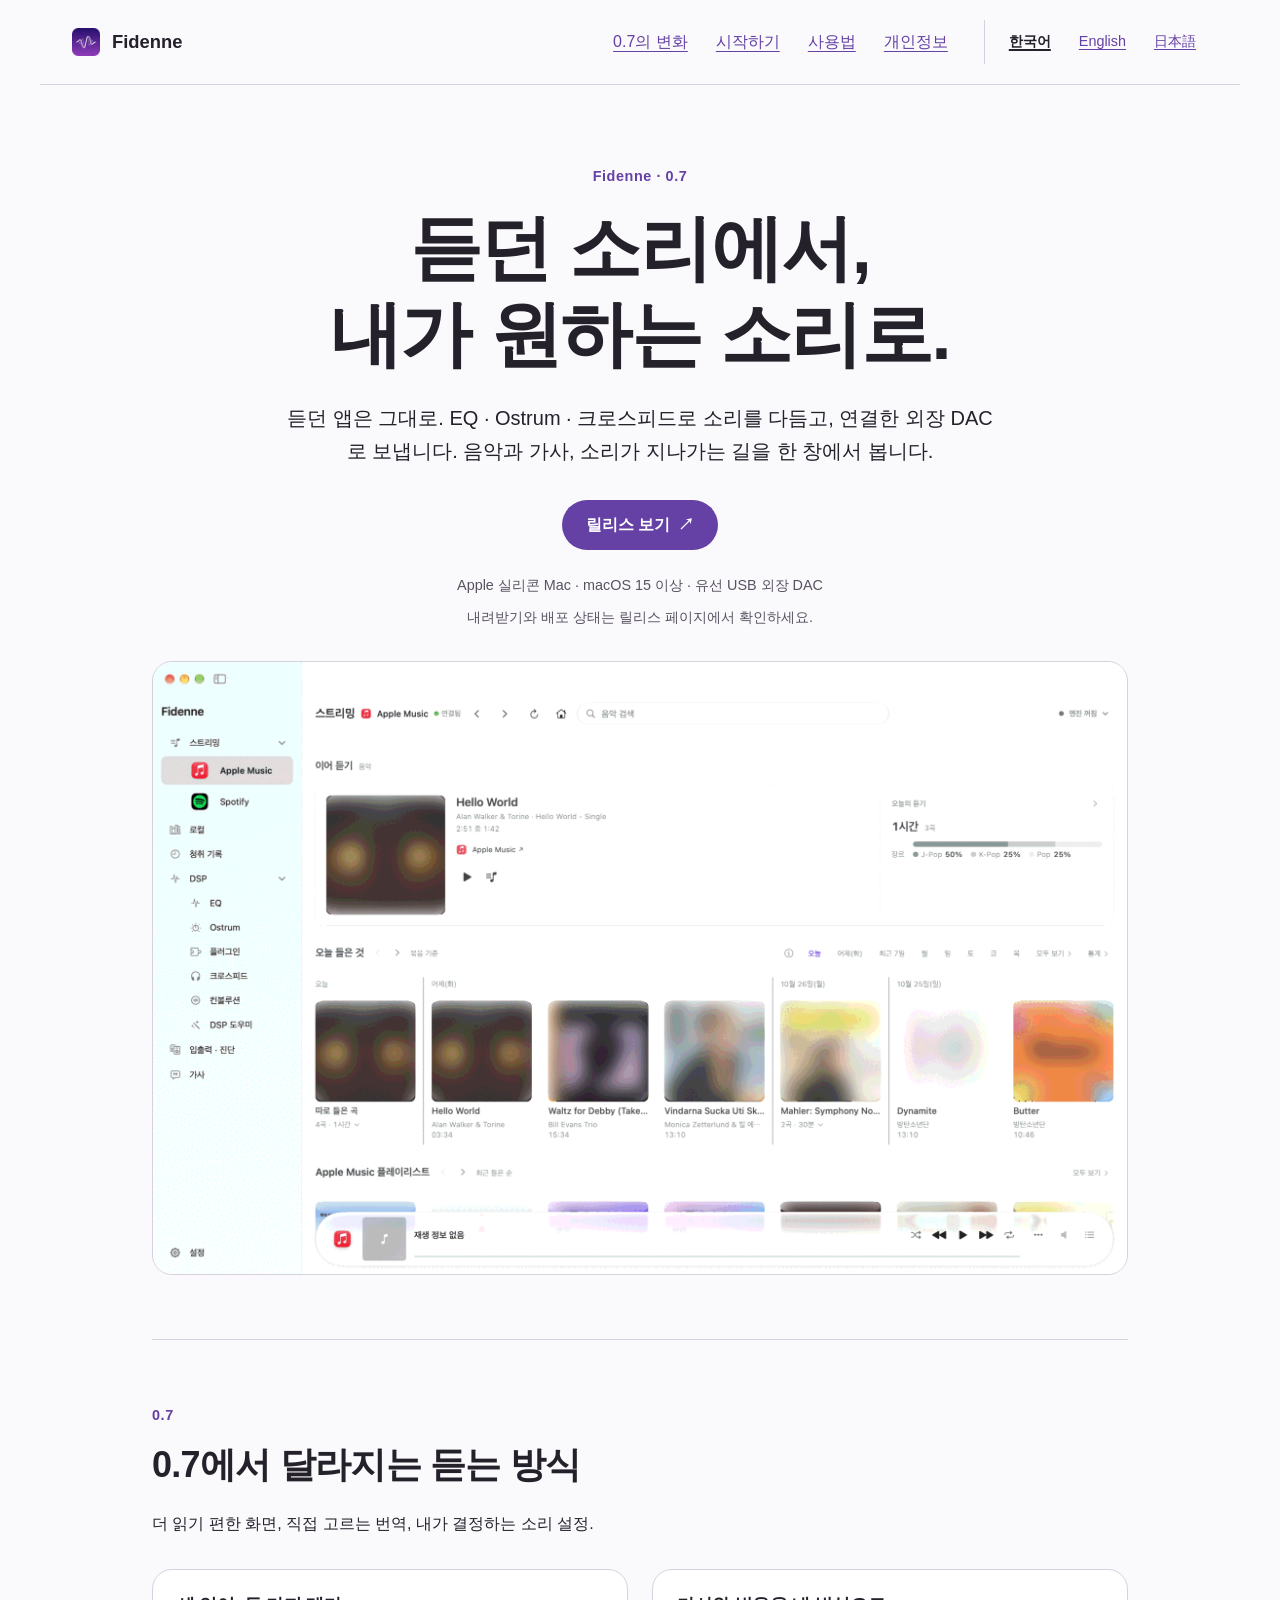
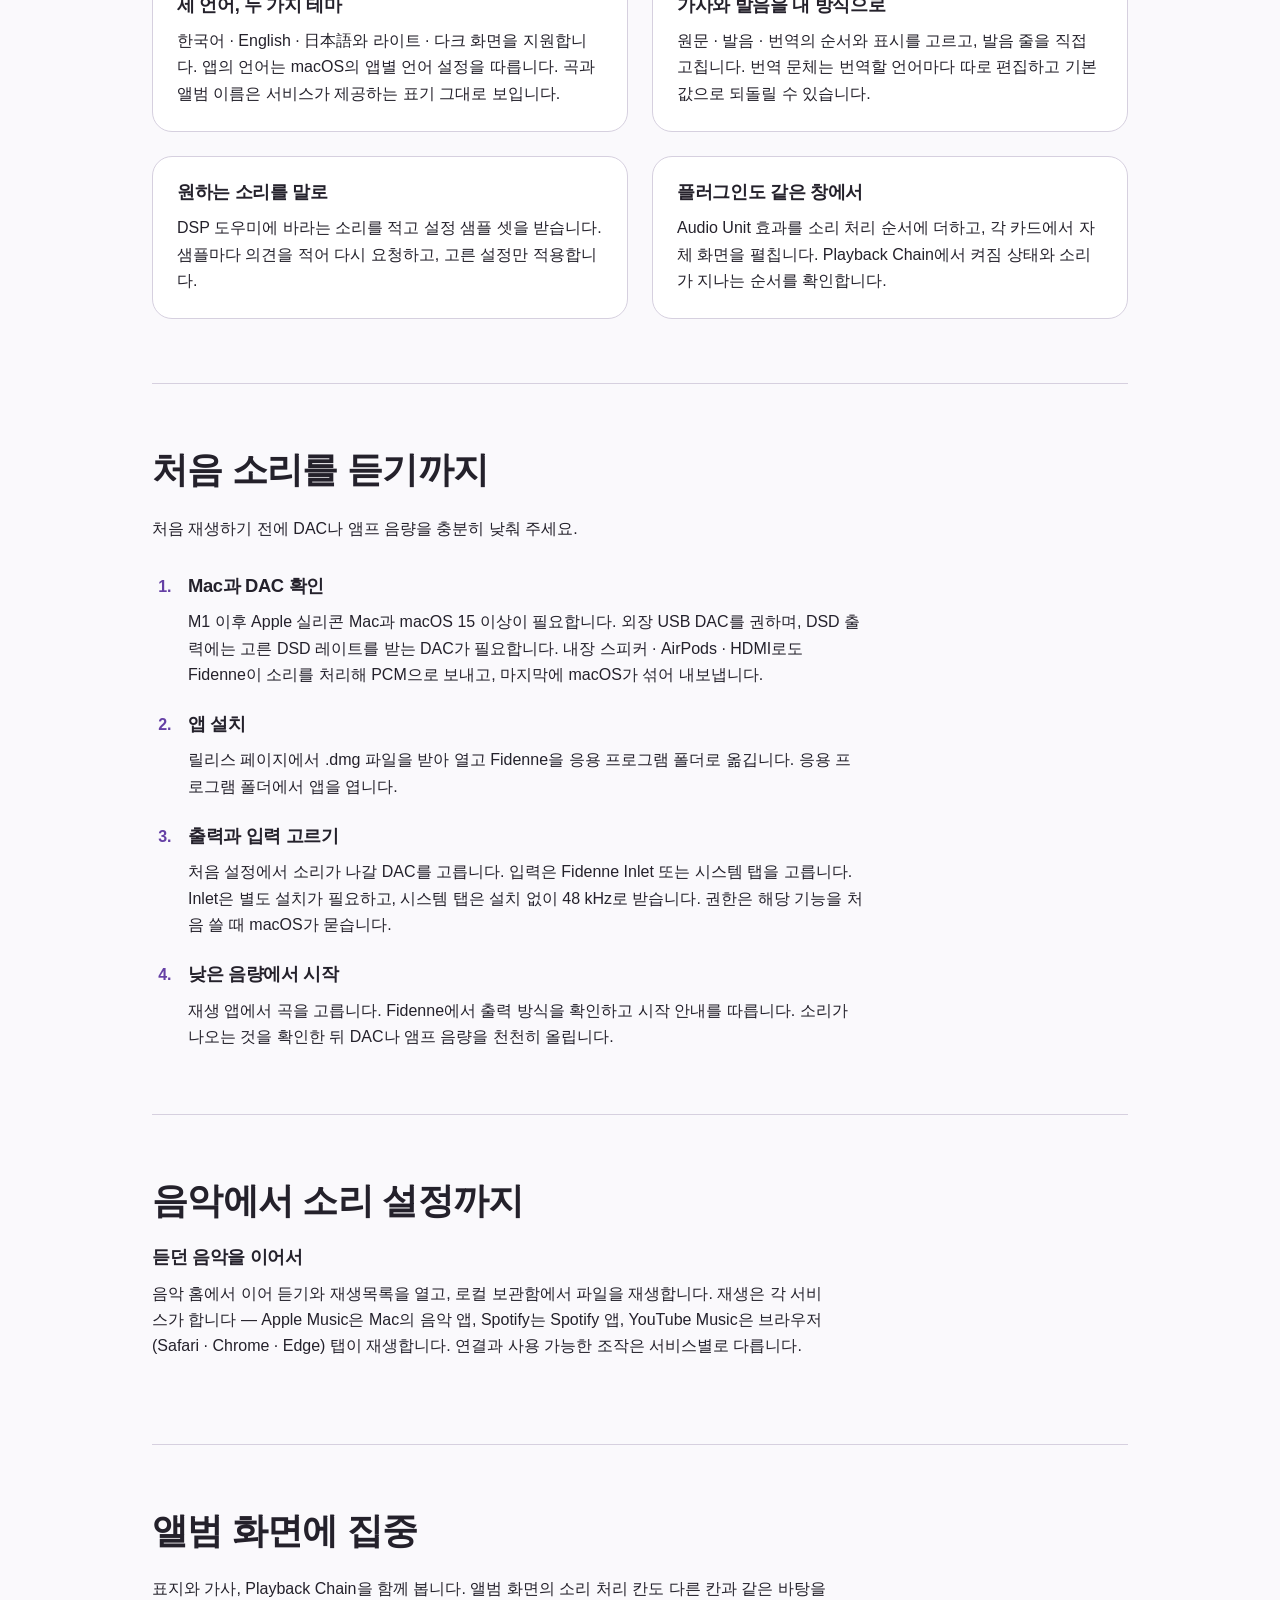
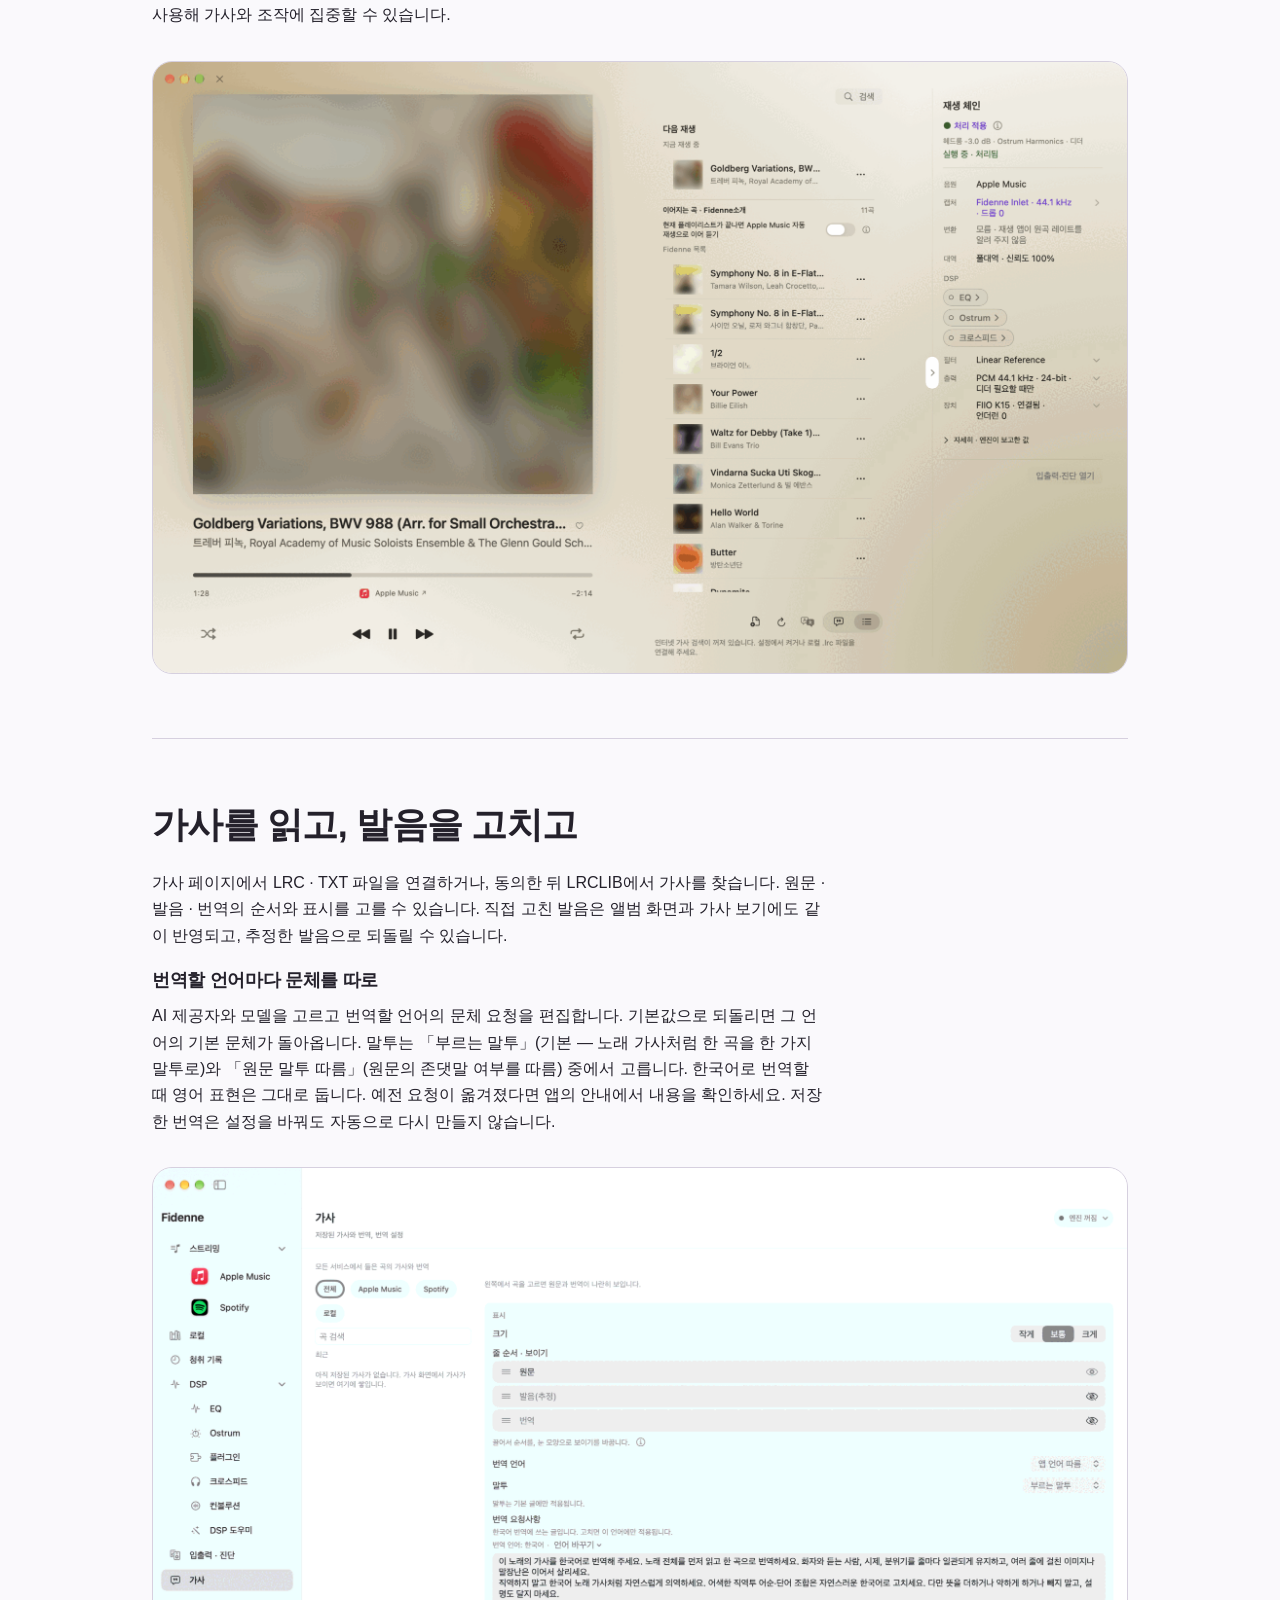
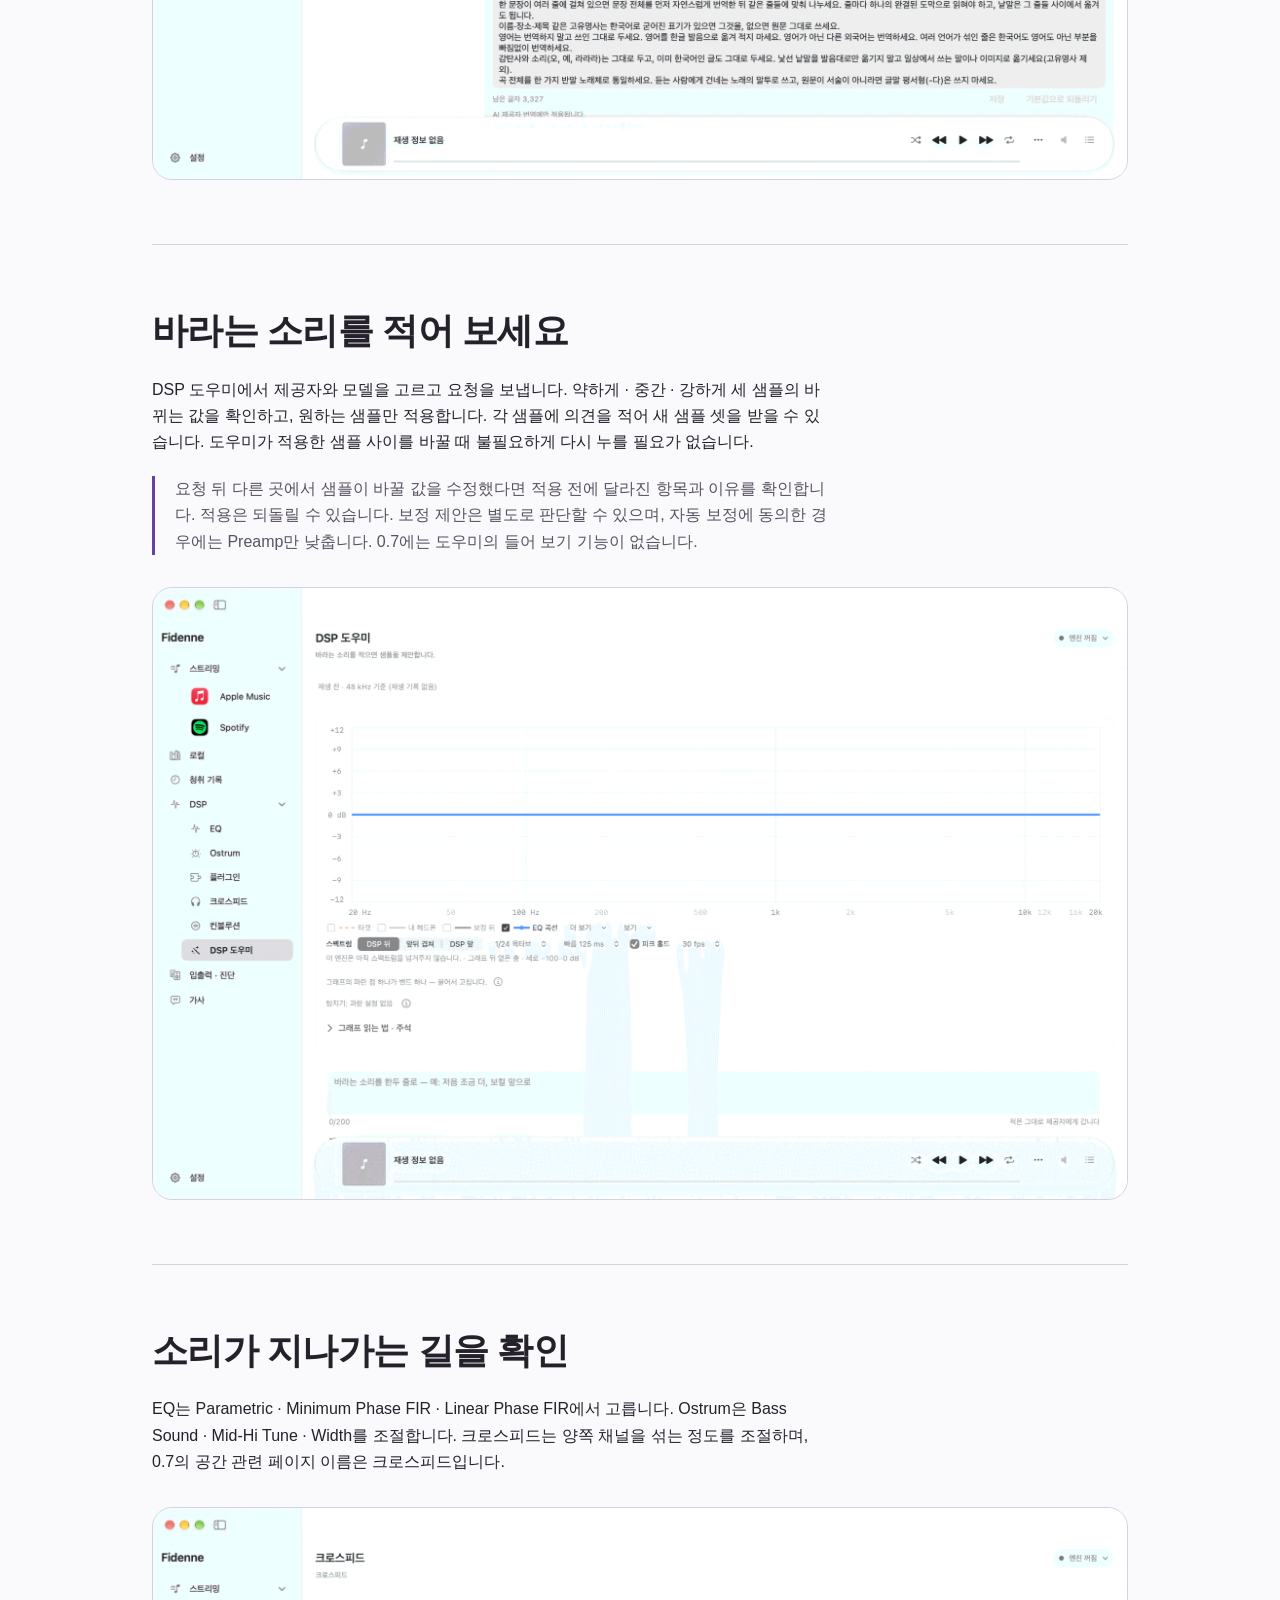
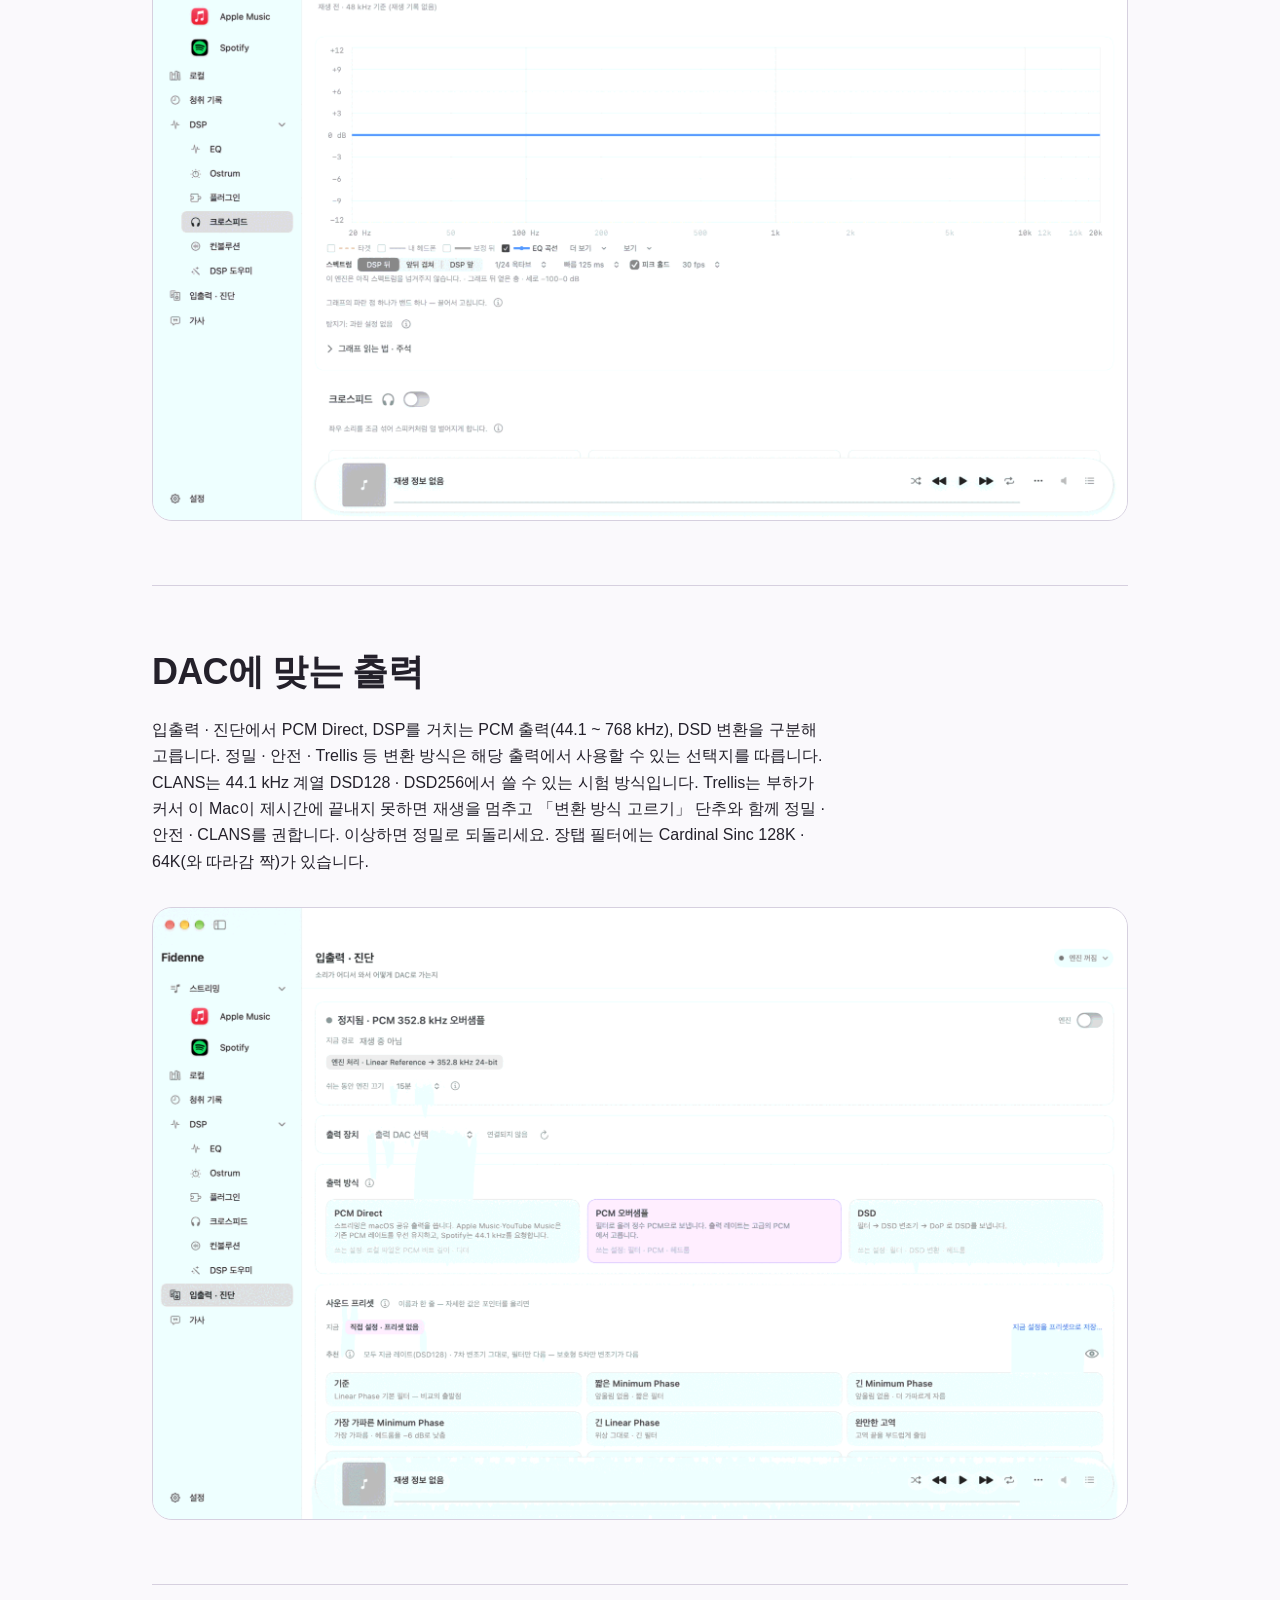
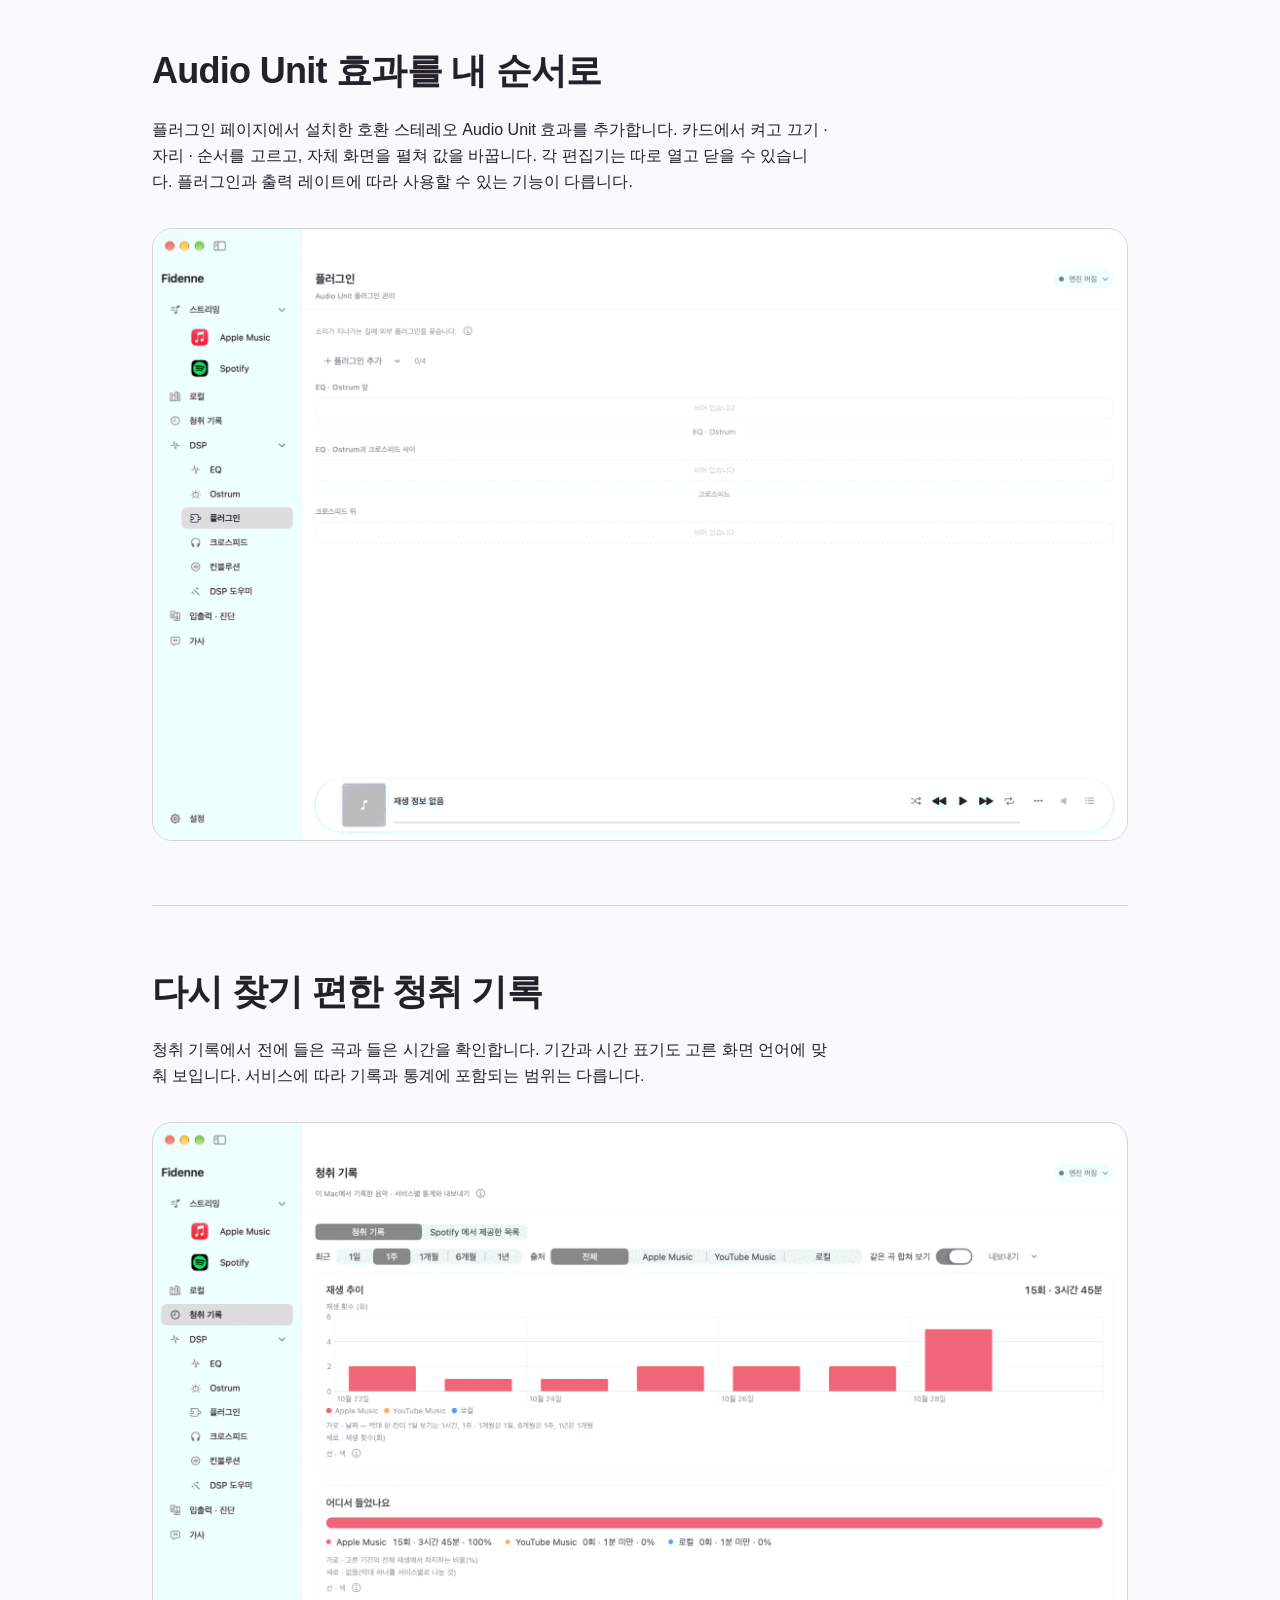
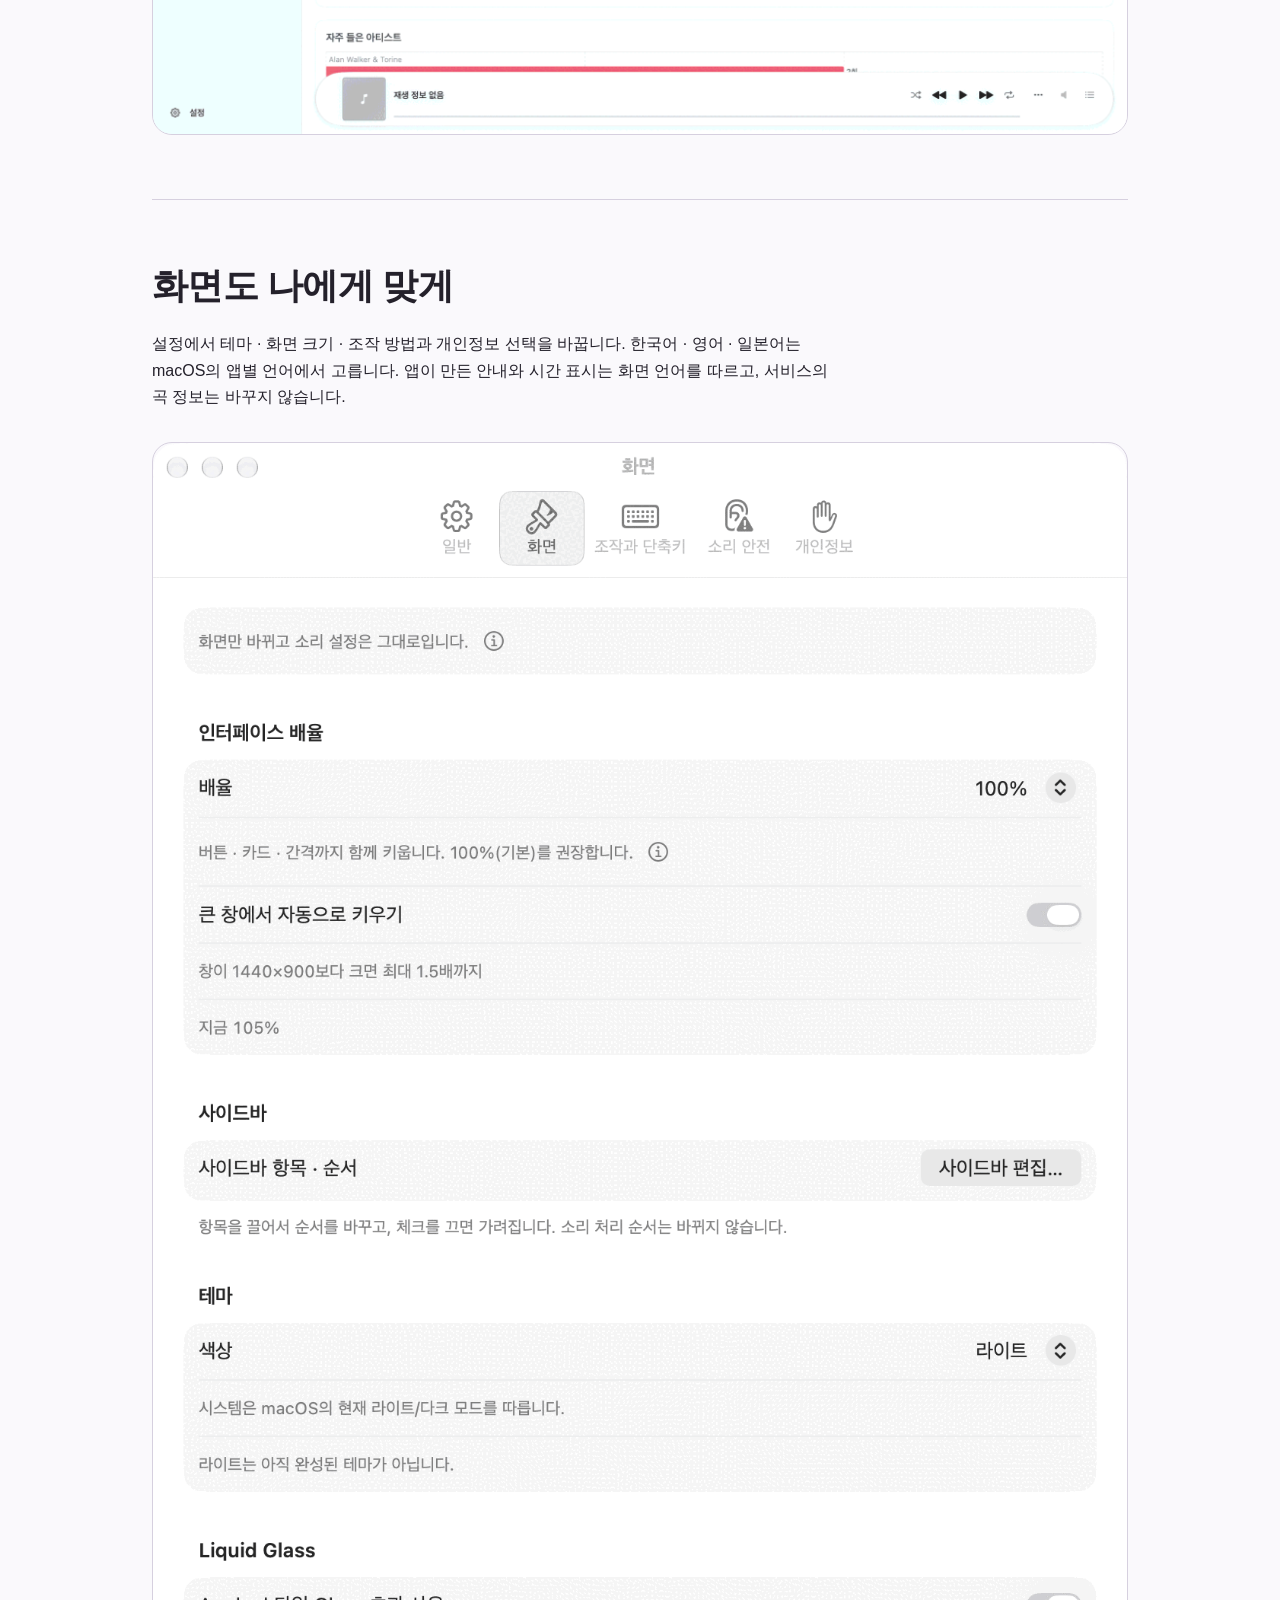
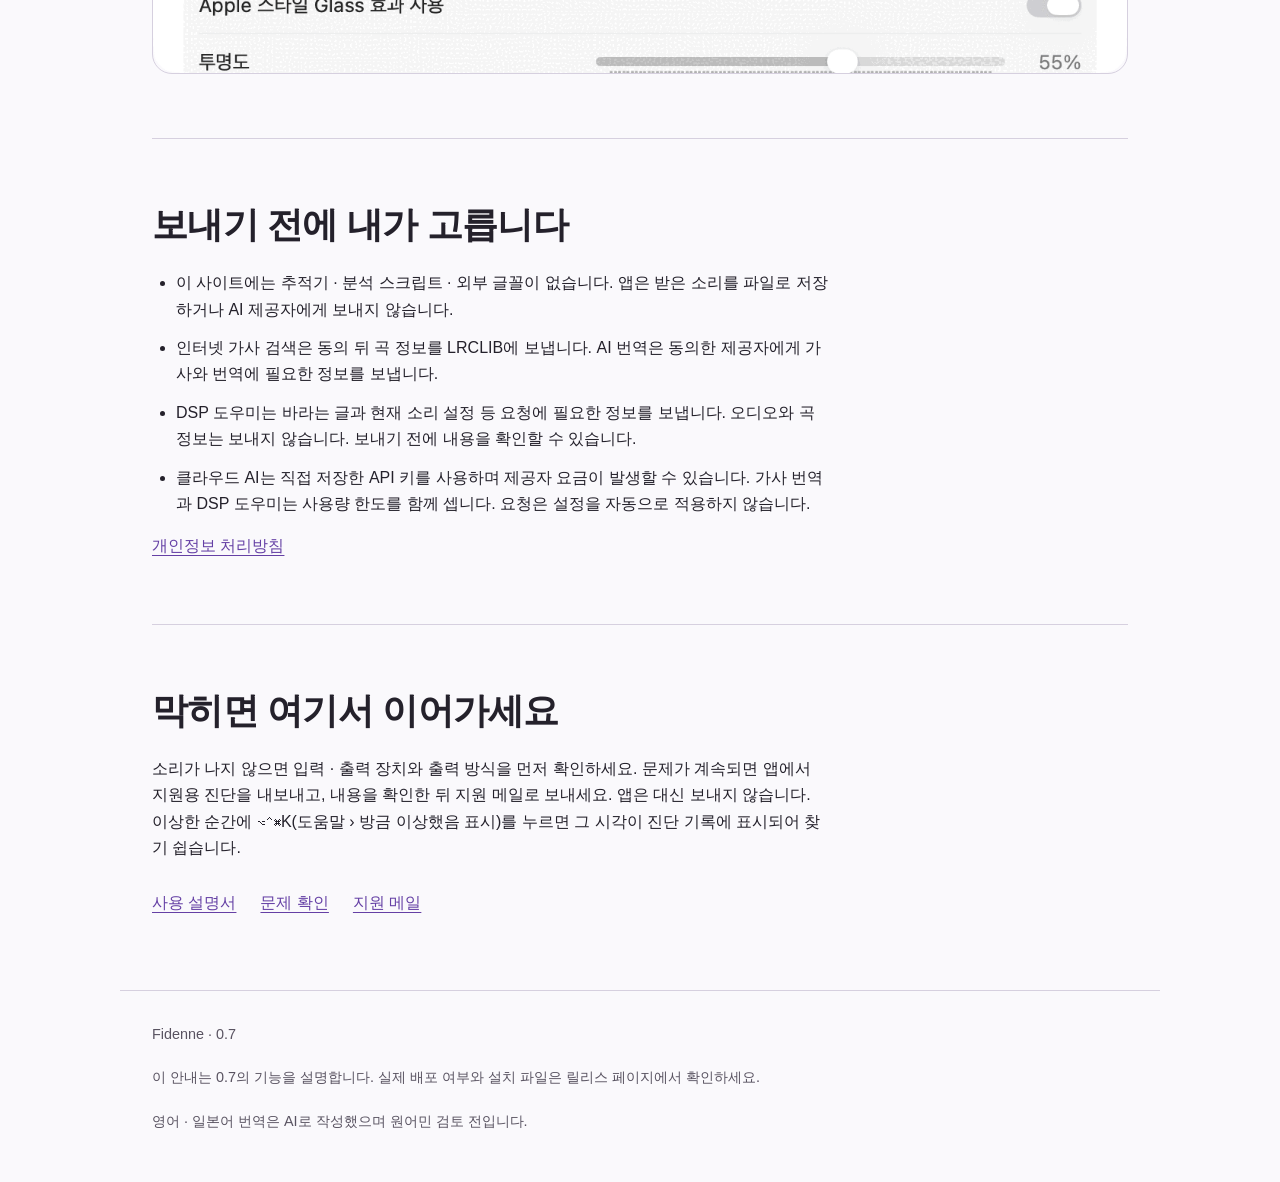
==== commit 7b9e60da: "Fidenne 0.7.0: guide corrections [skip ci]" ====
--- a/docs/index.html
+++ b/docs/index.html
@@ -29,41 +29,33 @@
 <p class="requirements">Apple 실리콘 Mac · macOS 15 이상 · 유선 USB 외장 DAC</p><p class="small">내려받기와 배포 상태는 릴리스 페이지에서 확인하세요.</p>
 <figure class="screenshot-slot" id="shot-home">
 <picture><source media="(prefers-color-scheme: dark)" srcset="img/0.7/home-dark-ko.png"><img src="img/0.7/home-light-ko.png" alt="듣던 음악을 이어서" loading="lazy"></picture>
-<figcaption>듣던 음악을 이어서</figcaption></figure>
+</figure>
 </div>
 <section id="new" aria-labelledby="new-title"><p class="eyebrow">0.7</p><h2 id="new-title">0.7에서 달라지는 듣는 방식</h2><p>더 읽기 편한 화면, 직접 고르는 번역, 내가 결정하는 소리 설정.</p><div class="feature-grid"><article><h3>세 언어, 두 가지 테마</h3><p>한국어 · English · 日本語와 라이트 · 다크 화면을 지원합니다. 앱의 언어는 macOS의 앱별 언어 설정을 따릅니다. 곡과 앨범 이름은 서비스가 제공하는 표기 그대로 보입니다.</p></article>
 <article><h3>가사와 발음을 내 방식으로</h3><p>원문 · 발음 · 번역의 순서와 표시를 고르고, 발음 줄을 직접 고칩니다. 번역 문체는 번역할 언어마다 따로 편집하고 기본값으로 되돌릴 수 있습니다.</p></article>
 <article><h3>원하는 소리를 말로</h3><p>DSP 도우미에 바라는 소리를 적고 설정 샘플 셋을 받습니다. 샘플마다 의견을 적어 다시 요청하고, 고른 설정만 적용합니다.</p></article>
 <article><h3>플러그인도 같은 창에서</h3><p>Audio Unit 효과를 소리 처리 순서에 더하고, 각 카드에서 자체 화면을 펼칩니다. Playback Chain에서 켜짐 상태와 소리가 지나는 순서를 확인합니다.</p></article></div></section>
-<section id="install" aria-labelledby="install-title"><h2 id="install-title">처음 소리를 듣기까지</h2><p>처음 재생하기 전에 DAC나 앰프 음량을 충분히 낮춰 주세요.</p><ol class="setup-steps"><li><h3>Mac과 DAC 확인</h3><p>M1 이후 Apple 실리콘 Mac과 macOS 15 이상이 필요합니다. DSP와 엔진 PCM 출력에는 352.8 kHz를 받는 2채널 USB DAC가 필요하며, DSD 출력에는 해당 DSD 레이트를 받는 DAC가 필요합니다. 내장 스피커 · AirPods 같은 장치는 Fidenne이 처리하지 않는 PCM Direct로 사용합니다.</p></li>
+<section id="install" aria-labelledby="install-title"><h2 id="install-title">처음 소리를 듣기까지</h2><p>처음 재생하기 전에 DAC나 앰프 음량을 충분히 낮춰 주세요.</p><ol class="setup-steps"><li><h3>Mac과 DAC 확인</h3><p>M1 이후 Apple 실리콘 Mac과 macOS 15 이상이 필요합니다. 외장 USB DAC를 권하며, DSD 출력에는 고른 DSD 레이트를 받는 DAC가 필요합니다. 내장 스피커 · AirPods · HDMI로도 Fidenne이 소리를 처리해 PCM으로 보내고, 마지막에 macOS가 섞어 내보냅니다.</p></li>
 <li><h3>앱 설치</h3><p>릴리스 페이지에서 .dmg 파일을 받아 열고 Fidenne을 응용 프로그램 폴더로 옮깁니다. 응용 프로그램 폴더에서 앱을 엽니다.</p></li>
 <li><h3>출력과 입력 고르기</h3><p>처음 설정에서 소리가 나갈 DAC를 고릅니다. 입력은 Fidenne Inlet 또는 시스템 탭을 고릅니다. Inlet은 별도 설치가 필요하고, 시스템 탭은 설치 없이 48 kHz로 받습니다. 권한은 해당 기능을 처음 쓸 때 macOS가 묻습니다.</p></li>
 <li><h3>낮은 음량에서 시작</h3><p>재생 앱에서 곡을 고릅니다. Fidenne에서 출력 방식을 확인하고 시작 안내를 따릅니다. 소리가 나오는 것을 확인한 뒤 DAC나 앰프 음량을 천천히 올립니다.</p></li></ol></section>
-<section id="usage" aria-labelledby="usage-title"><h2 id="usage-title">음악에서 소리 설정까지</h2><h3>듣던 음악을 이어서</h3><p>음악 홈에서 이어 듣기와 재생목록을 열고, 로컬 보관함에서 파일을 재생합니다. Apple Music · Spotify · YouTube Music의 재생은 각 서비스 앱이나 탭이 담당합니다. 연결과 사용 가능한 조작은 서비스별로 다릅니다.</p></section>
+<section id="usage" aria-labelledby="usage-title"><h2 id="usage-title">음악에서 소리 설정까지</h2><h3>듣던 음악을 이어서</h3><p>음악 홈에서 이어 듣기와 재생목록을 열고, 로컬 보관함에서 파일을 재생합니다. 재생은 각 서비스가 합니다 — Apple Music은 Mac의 음악 앱, Spotify는 Spotify 앱, YouTube Music은 브라우저(Safari · Chrome · Edge) 탭이 재생합니다. 연결과 사용 가능한 조작은 서비스별로 다릅니다.</p></section>
 <section id="album" aria-labelledby="album-title"><h2 id="album-title">앨범 화면에 집중</h2><p>표지와 가사, Playback Chain을 함께 봅니다. 앨범 화면의 소리 처리 칸도 다른 칸과 같은 바탕을 사용해 가사와 조작에 집중할 수 있습니다.</p><figure class="screenshot-slot" id="shot-album">
-<picture><source media="(prefers-color-scheme: dark)" srcset="img/0.7/album-dark-ko.png"><img src="img/0.7/album-light-ko.png" alt="앨범 화면에 집중" loading="lazy"></picture>
-<figcaption>앨범 화면에 집중</figcaption></figure></section>
-<section id="lyrics" aria-labelledby="lyrics-title"><h2 id="lyrics-title">가사를 읽고, 발음을 고치고</h2><p>가사 페이지에서 LRC · TXT 파일을 연결하거나, 동의한 뒤 LRCLIB에서 가사를 찾습니다. 원문 · 발음 · 번역의 순서와 표시를 고를 수 있습니다. 직접 고친 발음은 앨범 화면과 가사 보기에도 같이 반영되고, 추정한 발음으로 되돌릴 수 있습니다.</p><h3>번역할 언어마다 문체를 따로</h3><p>AI 제공자와 모델을 고르고 번역할 언어의 문체 요청을 편집합니다. 기본값으로 되돌리면 그 언어의 기본 문체가 돌아옵니다. 한국어 기본 문체는 반말 노래체를 쓰고 영어 표현은 그대로 둡니다. 예전 요청이 옮겨졌다면 앱의 안내에서 내용을 확인하세요. 저장한 번역은 설정을 바꿔도 자동으로 다시 만들지 않습니다.</p><figure class="screenshot-slot" id="shot-lyrics">
-<picture><source media="(prefers-color-scheme: dark)" srcset="img/0.7/lyrics-dark-ko.png"><img src="img/0.7/lyrics-light-ko.png" alt="가사를 읽고, 발음을 고치고" loading="lazy"></picture>
-<figcaption>가사를 읽고, 발음을 고치고</figcaption></figure></section>
+<picture><source media="(prefers-color-scheme: dark)" srcset="img/0.7/album-dark-ko.png"><img src="img/0.7/album-light-ko.png" alt="앨범 화면에 집중" loading="lazy"></picture></figure></section>
+<section id="lyrics" aria-labelledby="lyrics-title"><h2 id="lyrics-title">가사를 읽고, 발음을 고치고</h2><p>가사 페이지에서 LRC · TXT 파일을 연결하거나, 동의한 뒤 LRCLIB에서 가사를 찾습니다. 원문 · 발음 · 번역의 순서와 표시를 고를 수 있습니다. 직접 고친 발음은 앨범 화면과 가사 보기에도 같이 반영되고, 추정한 발음으로 되돌릴 수 있습니다.</p><h3>번역할 언어마다 문체를 따로</h3><p>AI 제공자와 모델을 고르고 번역할 언어의 문체 요청을 편집합니다. 기본값으로 되돌리면 그 언어의 기본 문체가 돌아옵니다. 말투는 「부르는 말투」(기본 — 노래 가사처럼 한 곡을 한 가지 말투로)와 「원문 말투 따름」(원문의 존댓말 여부를 따름) 중에서 고릅니다. 한국어로 번역할 때 영어 표현은 그대로 둡니다. 예전 요청이 옮겨졌다면 앱의 안내에서 내용을 확인하세요. 저장한 번역은 설정을 바꿔도 자동으로 다시 만들지 않습니다.</p><figure class="screenshot-slot" id="shot-lyrics">
+<picture><source media="(prefers-color-scheme: dark)" srcset="img/0.7/lyrics-dark-ko.png"><img src="img/0.7/lyrics-light-ko.png" alt="가사를 읽고, 발음을 고치고" loading="lazy"></picture></figure></section>
 <section id="helper" aria-labelledby="helper-title"><h2 id="helper-title">바라는 소리를 적어 보세요</h2><p>DSP 도우미에서 제공자와 모델을 고르고 요청을 보냅니다. 약하게 · 중간 · 강하게 세 샘플의 바뀌는 값을 확인하고, 원하는 샘플만 적용합니다. 각 샘플에 의견을 적어 새 샘플 셋을 받을 수 있습니다. 도우미가 적용한 샘플 사이를 바꿀 때 불필요하게 다시 누를 필요가 없습니다.</p><p class="note">요청 뒤 다른 곳에서 샘플이 바꿀 값을 수정했다면 적용 전에 달라진 항목과 이유를 확인합니다. 적용은 되돌릴 수 있습니다. 보정 제안은 별도로 판단할 수 있으며, 자동 보정에 동의한 경우에는 Preamp만 낮춥니다. 0.7에는 도우미의 들어 보기 기능이 없습니다.</p><figure class="screenshot-slot" id="shot-helper">
-<picture><source media="(prefers-color-scheme: dark)" srcset="img/0.7/helper-dark-ko.png"><img src="img/0.7/helper-light-ko.png" alt="바라는 소리를 적어 보세요" loading="lazy"></picture>
-<figcaption>바라는 소리를 적어 보세요</figcaption></figure></section>
+<picture><source media="(prefers-color-scheme: dark)" srcset="img/0.7/helper-dark-ko.png"><img src="img/0.7/helper-light-ko.png" alt="바라는 소리를 적어 보세요" loading="lazy"></picture></figure></section>
 <section id="sound" aria-labelledby="sound-title"><h2 id="sound-title">소리가 지나가는 길을 확인</h2><p>EQ는 Parametric · Minimum Phase FIR · Linear Phase FIR에서 고릅니다. Ostrum은 Bass Sound · Mid-Hi Tune · Width를 조절합니다. 크로스피드는 양쪽 채널을 섞는 정도를 조절하며, 0.7의 공간 관련 페이지 이름은 크로스피드입니다.</p><figure class="screenshot-slot" id="shot-crossfeed">
-<picture><source media="(prefers-color-scheme: dark)" srcset="img/0.7/crossfeed-dark-ko.png"><img src="img/0.7/crossfeed-light-ko.png" alt="소리가 지나가는 길을 확인" loading="lazy"></picture>
-<figcaption>소리가 지나가는 길을 확인</figcaption></figure></section>
-<section id="output" aria-labelledby="output-title"><h2 id="output-title">DAC에 맞는 출력</h2><p>입출력 · 진단에서 PCM Direct, DSP를 거치는 PCM 352.8 kHz 출력, DSD 변환을 구분해 고릅니다. 정밀 · 안전 · Trellis 등 변환 방식은 해당 출력에서 사용할 수 있는 선택지를 따릅니다. CLANS는 44.1 kHz 계열 DSD128 · DSD256에서 쓸 수 있는 시험 방식입니다. Trellis는 부하가 커서 이 Mac이 제시간에 끝내지 못하면 재생을 멈추고 「변환 방식 고르기」 단추와 함께 정밀 · 안전 · CLANS를 권합니다. 이상하면 정밀로 되돌리세요. 장탭 필터에는 Cardinal Sinc 128K · 64K(와 따라감 짝)가 있습니다.</p><figure class="screenshot-slot" id="shot-io">
-<picture><source media="(prefers-color-scheme: dark)" srcset="img/0.7/io-dark-ko.png"><img src="img/0.7/io-light-ko.png" alt="DAC에 맞는 출력" loading="lazy"></picture>
-<figcaption>DAC에 맞는 출력</figcaption></figure></section>
+<picture><source media="(prefers-color-scheme: dark)" srcset="img/0.7/crossfeed-dark-ko.png"><img src="img/0.7/crossfeed-light-ko.png" alt="소리가 지나가는 길을 확인" loading="lazy"></picture></figure></section>
+<section id="output" aria-labelledby="output-title"><h2 id="output-title">DAC에 맞는 출력</h2><p>입출력 · 진단에서 PCM Direct, DSP를 거치는 PCM 출력(44.1 ~ 768 kHz), DSD 변환을 구분해 고릅니다. 정밀 · 안전 · Trellis 등 변환 방식은 해당 출력에서 사용할 수 있는 선택지를 따릅니다. CLANS는 44.1 kHz 계열 DSD128 · DSD256에서 쓸 수 있는 시험 방식입니다. Trellis는 부하가 커서 이 Mac이 제시간에 끝내지 못하면 재생을 멈추고 「변환 방식 고르기」 단추와 함께 정밀 · 안전 · CLANS를 권합니다. 이상하면 정밀로 되돌리세요. 장탭 필터에는 Cardinal Sinc 128K · 64K(와 따라감 짝)가 있습니다.</p><figure class="screenshot-slot" id="shot-io">
+<picture><source media="(prefers-color-scheme: dark)" srcset="img/0.7/io-dark-ko.png"><img src="img/0.7/io-light-ko.png" alt="DAC에 맞는 출력" loading="lazy"></picture></figure></section>
 <section id="plugins" aria-labelledby="plugins-title"><h2 id="plugins-title">Audio Unit 효과를 내 순서로</h2><p>플러그인 페이지에서 설치한 호환 스테레오 Audio Unit 효과를 추가합니다. 카드에서 켜고 끄기 · 자리 · 순서를 고르고, 자체 화면을 펼쳐 값을 바꿉니다. 각 편집기는 따로 열고 닫을 수 있습니다. 플러그인과 출력 레이트에 따라 사용할 수 있는 기능이 다릅니다.</p><figure class="screenshot-slot" id="shot-plugins">
-<picture><source media="(prefers-color-scheme: dark)" srcset="img/0.7/plugins-dark-ko.png"><img src="img/0.7/plugins-light-ko.png" alt="Audio Unit 효과를 내 순서로" loading="lazy"></picture>
-<figcaption>Audio Unit 효과를 내 순서로</figcaption></figure></section>
+<picture><source media="(prefers-color-scheme: dark)" srcset="img/0.7/plugins-dark-ko.png"><img src="img/0.7/plugins-light-ko.png" alt="Audio Unit 효과를 내 순서로" loading="lazy"></picture></figure></section>
 <section id="history" aria-labelledby="history-title"><h2 id="history-title">다시 찾기 편한 청취 기록</h2><p>청취 기록에서 전에 들은 곡과 들은 시간을 확인합니다. 기간과 시간 표기도 고른 화면 언어에 맞춰 보입니다. 서비스에 따라 기록과 통계에 포함되는 범위는 다릅니다.</p><figure class="screenshot-slot" id="shot-history">
-<picture><source media="(prefers-color-scheme: dark)" srcset="img/0.7/history-dark-ko.png"><img src="img/0.7/history-light-ko.png" alt="다시 찾기 편한 청취 기록" loading="lazy"></picture>
-<figcaption>다시 찾기 편한 청취 기록</figcaption></figure></section>
+<picture><source media="(prefers-color-scheme: dark)" srcset="img/0.7/history-dark-ko.png"><img src="img/0.7/history-light-ko.png" alt="다시 찾기 편한 청취 기록" loading="lazy"></picture></figure></section>
 <section id="settings" aria-labelledby="settings-title"><h2 id="settings-title">화면도 나에게 맞게</h2><p>설정에서 테마 · 화면 크기 · 조작 방법과 개인정보 선택을 바꿉니다. 한국어 · 영어 · 일본어는 macOS의 앱별 언어에서 고릅니다. 앱이 만든 안내와 시간 표시는 화면 언어를 따르고, 서비스의 곡 정보는 바꾸지 않습니다.</p><figure class="screenshot-slot" id="shot-settings">
-<picture><source media="(prefers-color-scheme: dark)" srcset="img/0.7/settings-dark-ko.png"><img src="img/0.7/settings-light-ko.png" alt="화면도 나에게 맞게" loading="lazy"></picture>
-<figcaption>화면도 나에게 맞게</figcaption></figure></section>
+<picture><source media="(prefers-color-scheme: dark)" srcset="img/0.7/settings-dark-ko.png"><img src="img/0.7/settings-light-ko.png" alt="화면도 나에게 맞게" loading="lazy"></picture></figure></section>
 <section id="privacy" aria-labelledby="privacy-title"><h2 id="privacy-title">보내기 전에 내가 고릅니다</h2><ul><li>이 사이트에는 추적기 · 분석 스크립트 · 외부 글꼴이 없습니다. 앱은 받은 소리를 파일로 저장하거나 AI 제공자에게 보내지 않습니다.</li><li>인터넷 가사 검색은 동의 뒤 곡 정보를 LRCLIB에 보냅니다. AI 번역은 동의한 제공자에게 가사와 번역에 필요한 정보를 보냅니다.</li><li>DSP 도우미는 바라는 글과 현재 소리 설정 등 요청에 필요한 정보를 보냅니다. 오디오와 곡 정보는 보내지 않습니다. 보내기 전에 내용을 확인할 수 있습니다.</li><li>클라우드 AI는 직접 저장한 API 키를 사용하며 제공자 요금이 발생할 수 있습니다. 가사 번역과 DSP 도우미는 사용량 한도를 함께 셉니다. 요청은 설정을 자동으로 적용하지 않습니다.</li></ul><a href="https://github.com/fidenne/fidenne/blob/main/PRIVACY.md">개인정보 처리방침</a></section>
 <section id="help" aria-labelledby="help-title"><h2 id="help-title">막히면 여기서 이어가세요</h2><p>소리가 나지 않으면 입력 · 출력 장치와 출력 방식을 먼저 확인하세요. 문제가 계속되면 앱에서 지원용 진단을 내보내고, 내용을 확인한 뒤 지원 메일로 보내세요. 앱은 대신 보내지 않습니다. 이상한 순간에 ⌥⌃⌘K(도움말 › 방금 이상했음 표시)를 누르면 그 시각이 진단 기록에 표시되어 찾기 쉽습니다.</p><div class="resource-links"><a href="https://github.com/fidenne/fidenne/blob/main/docs/user/MANUAL.md">사용 설명서</a><a href="https://github.com/fidenne/fidenne/blob/main/docs/user/TROUBLESHOOTING.md">문제 확인</a><a href="mailto:fidenne.support@gmail.com">지원 메일</a></div></section>
 </main>
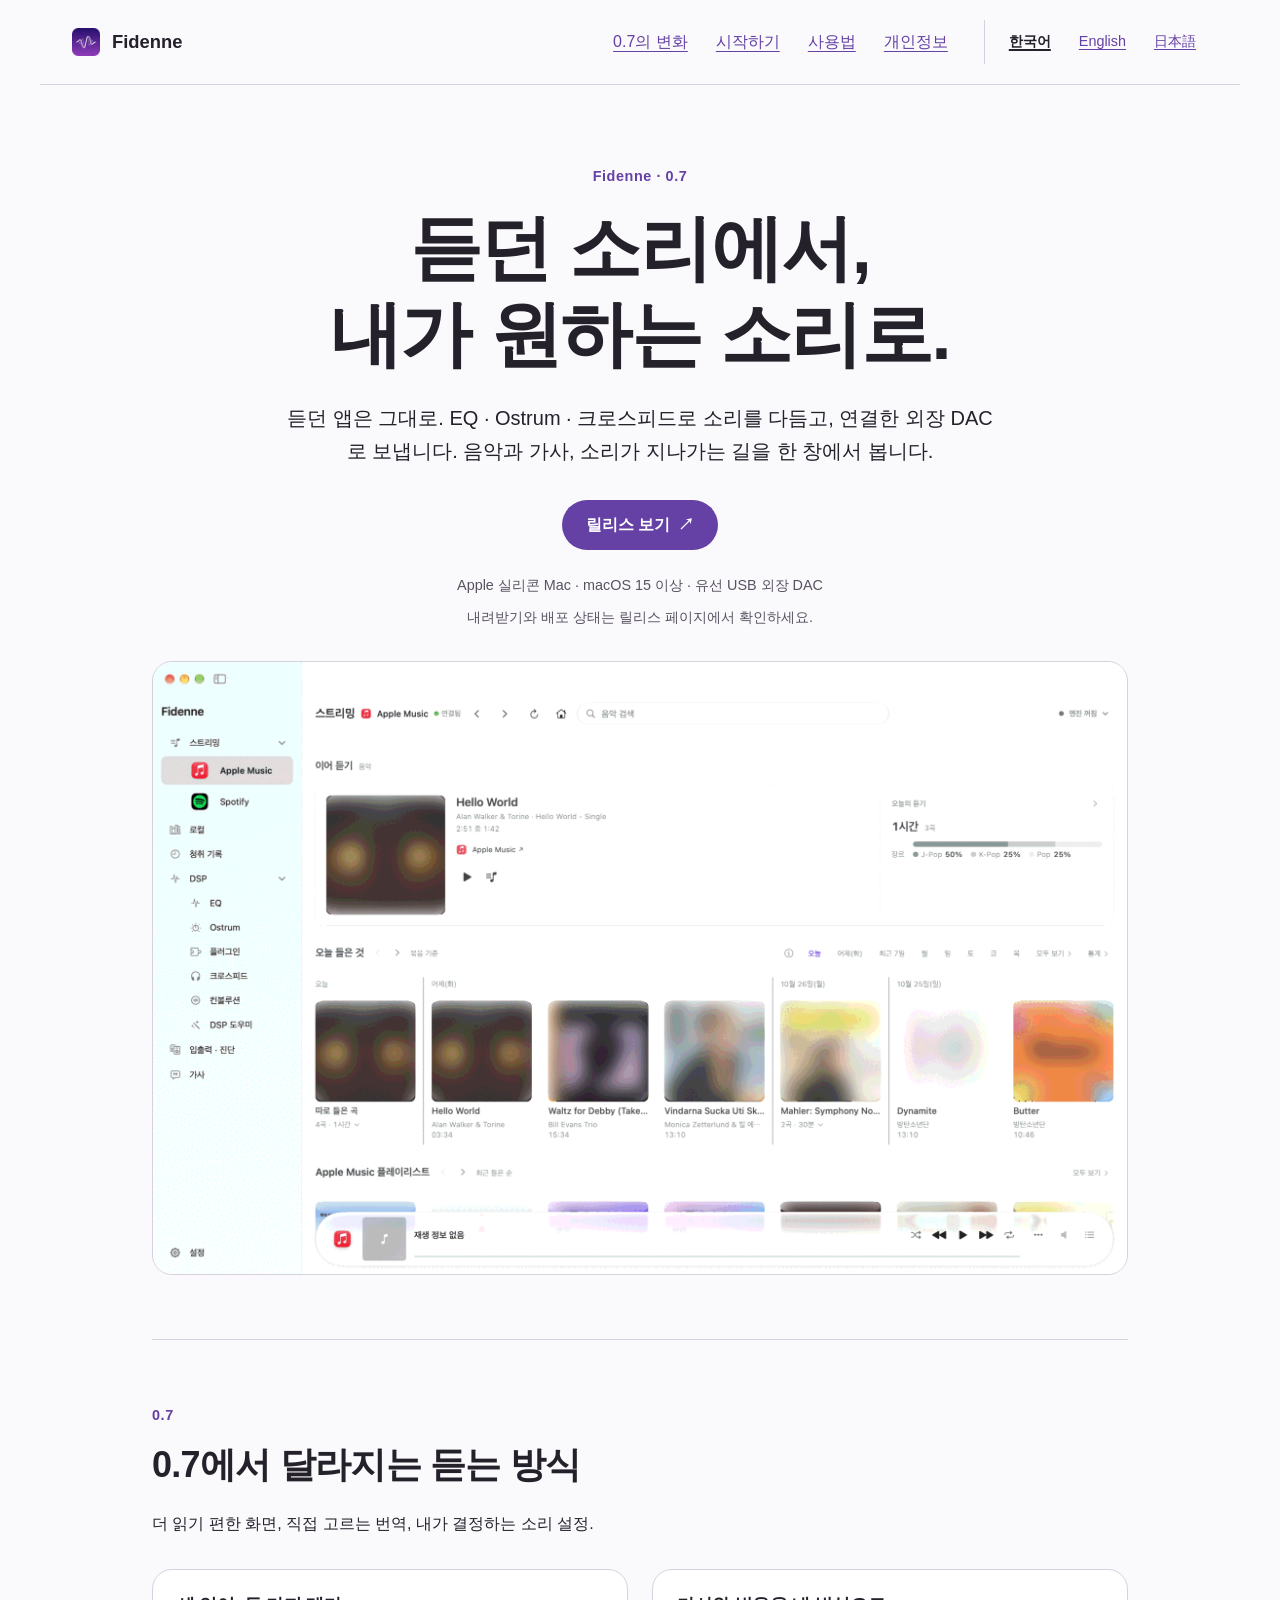
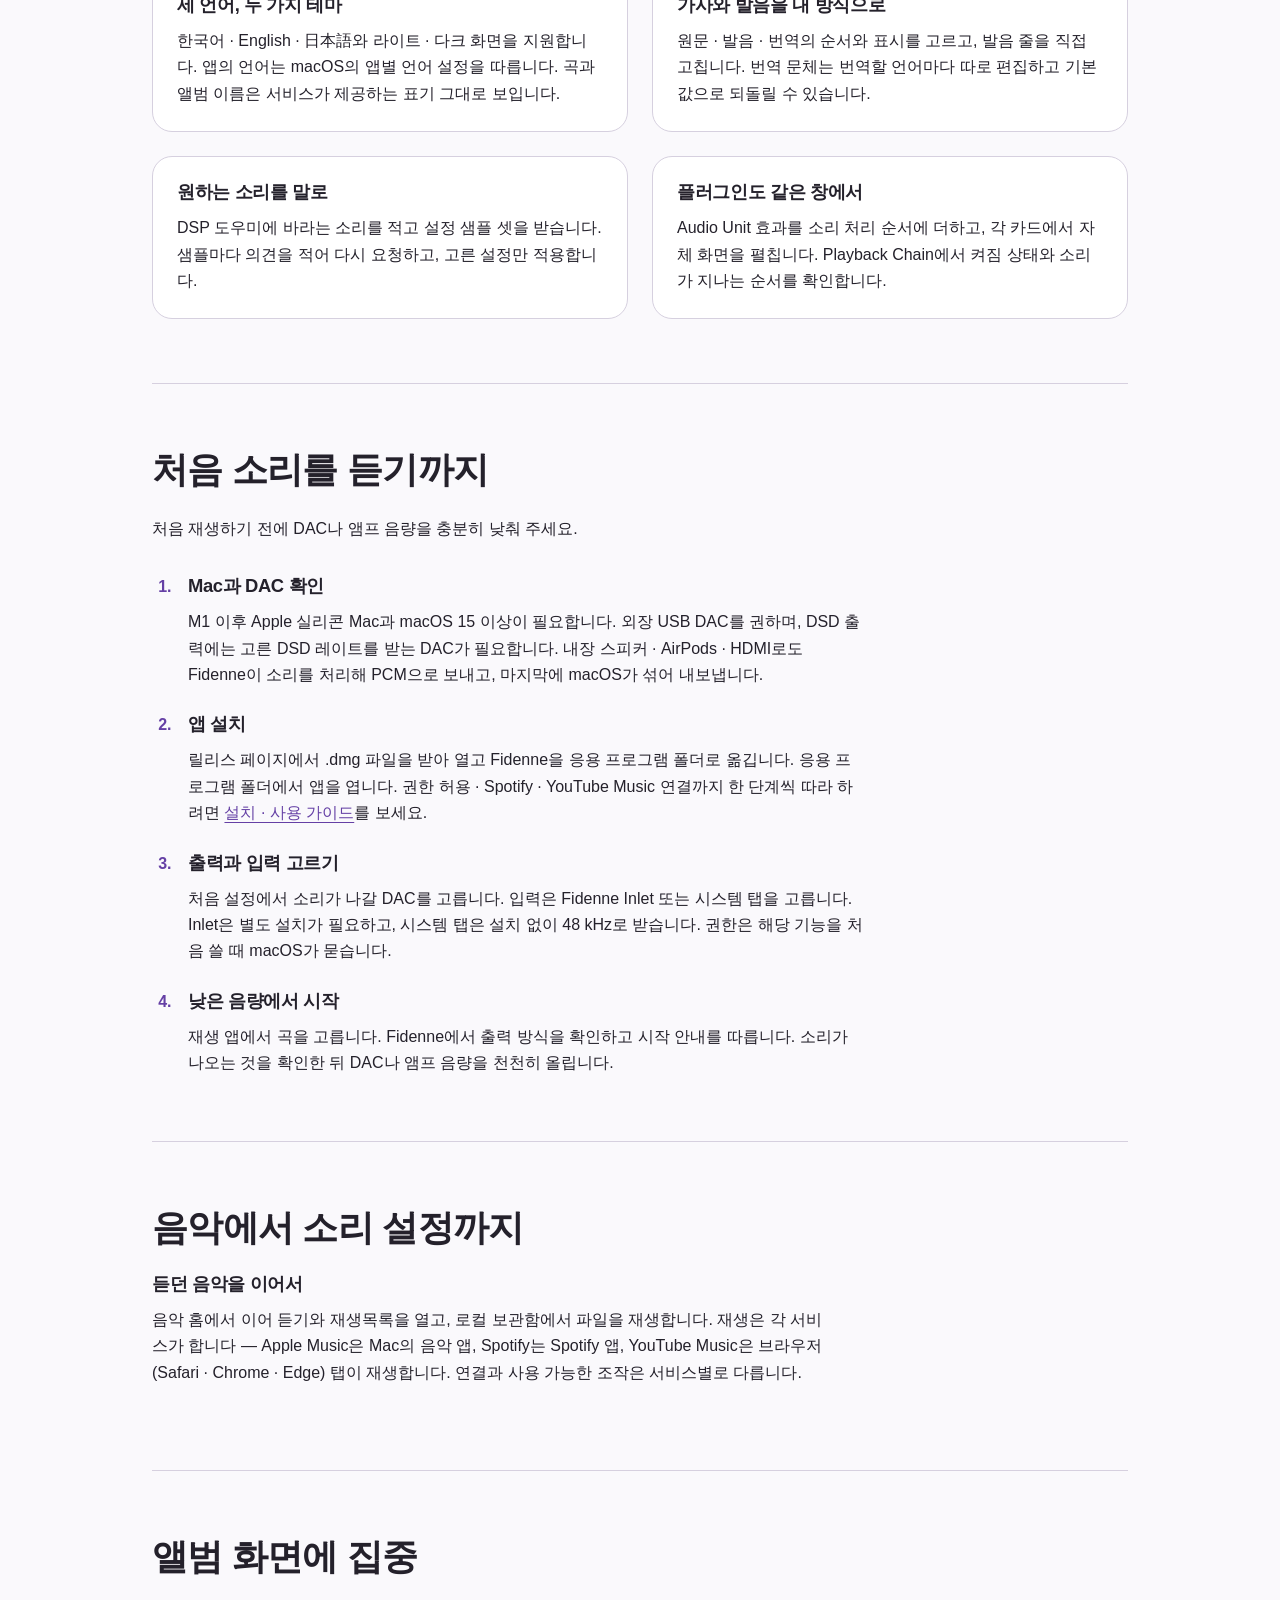
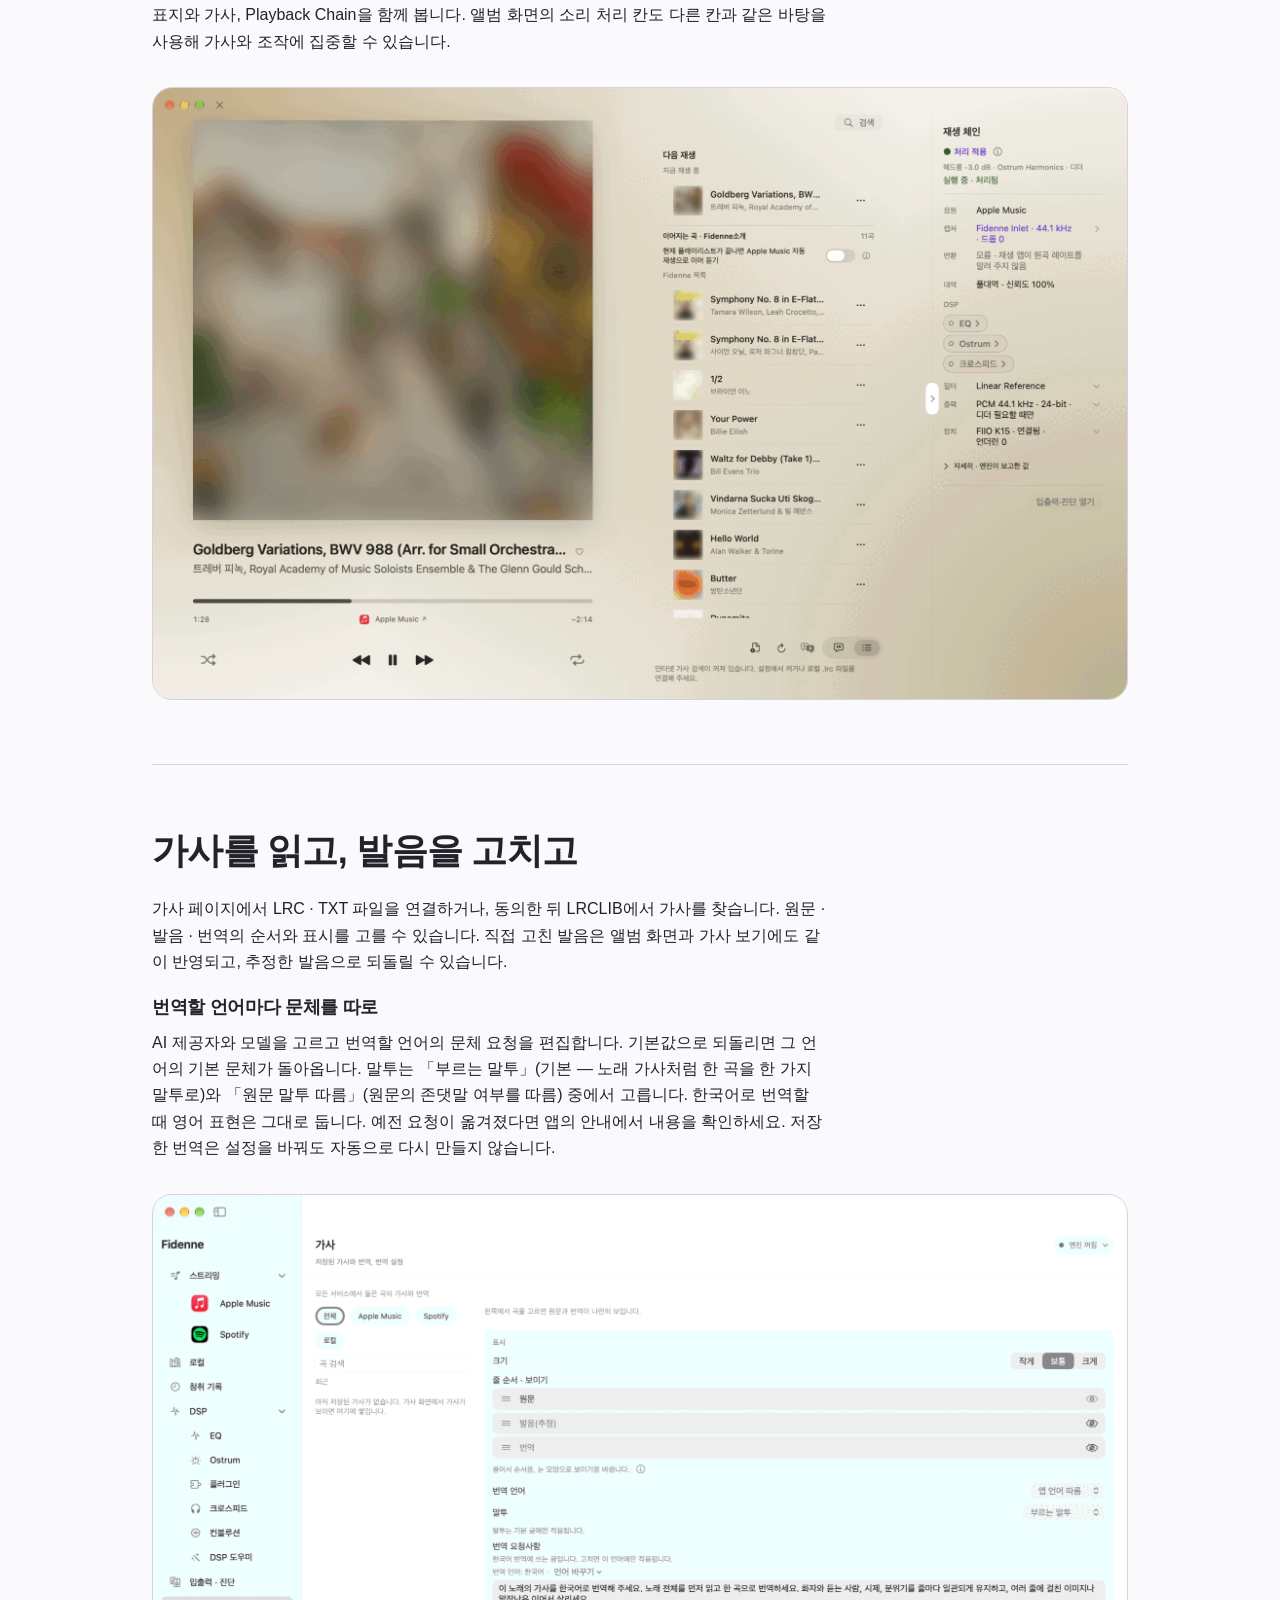
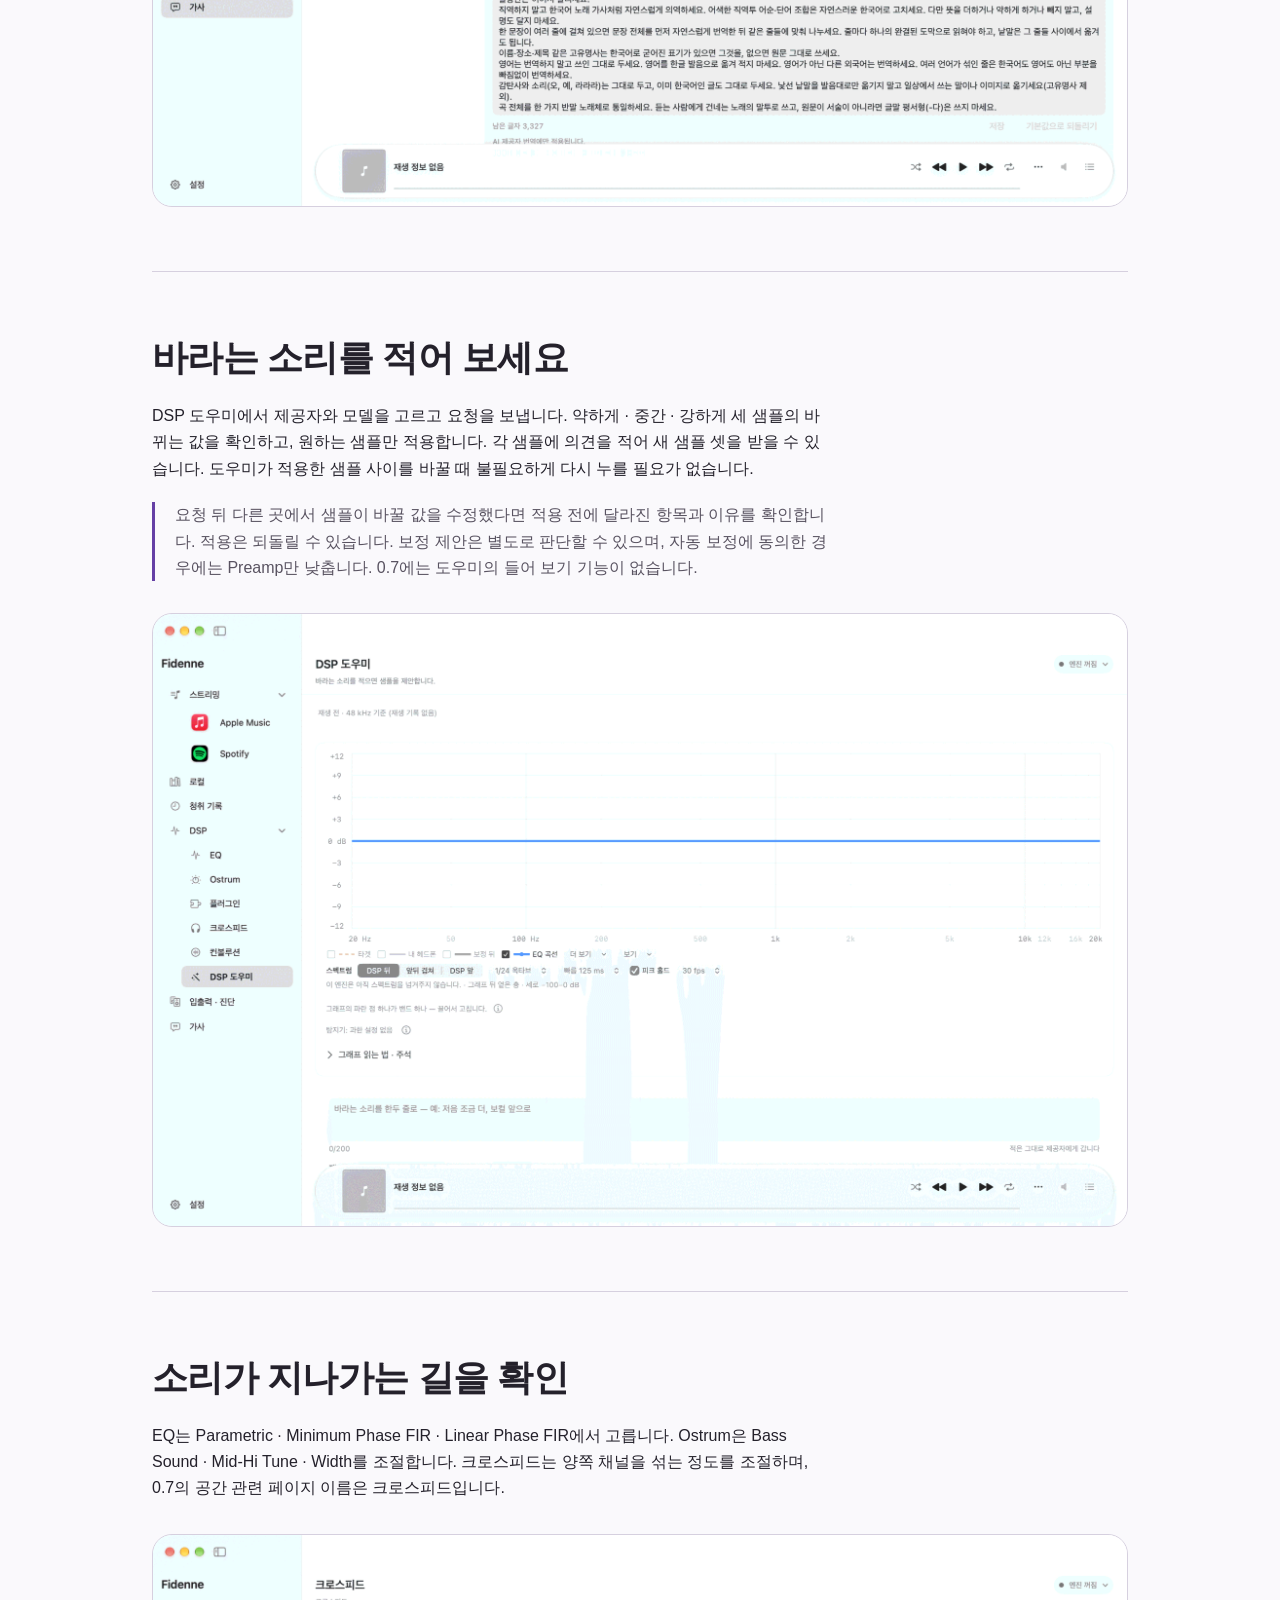
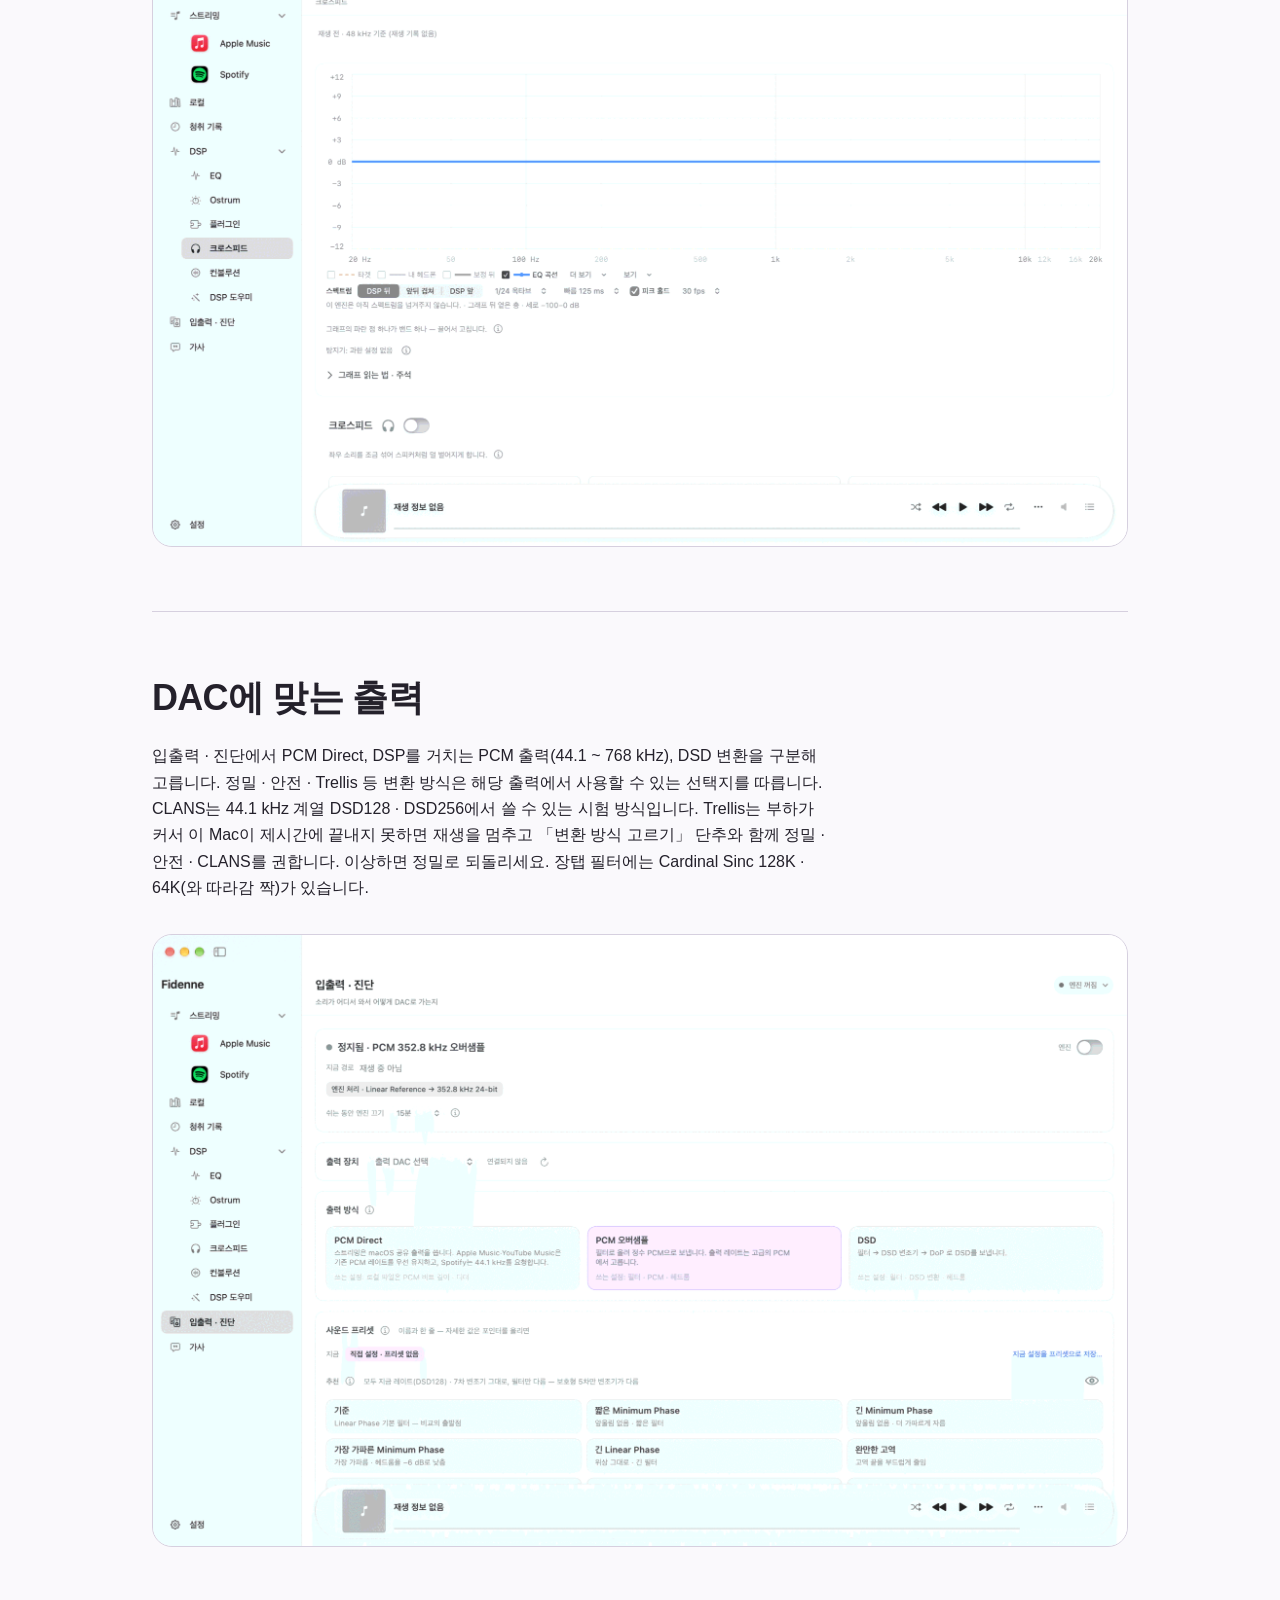
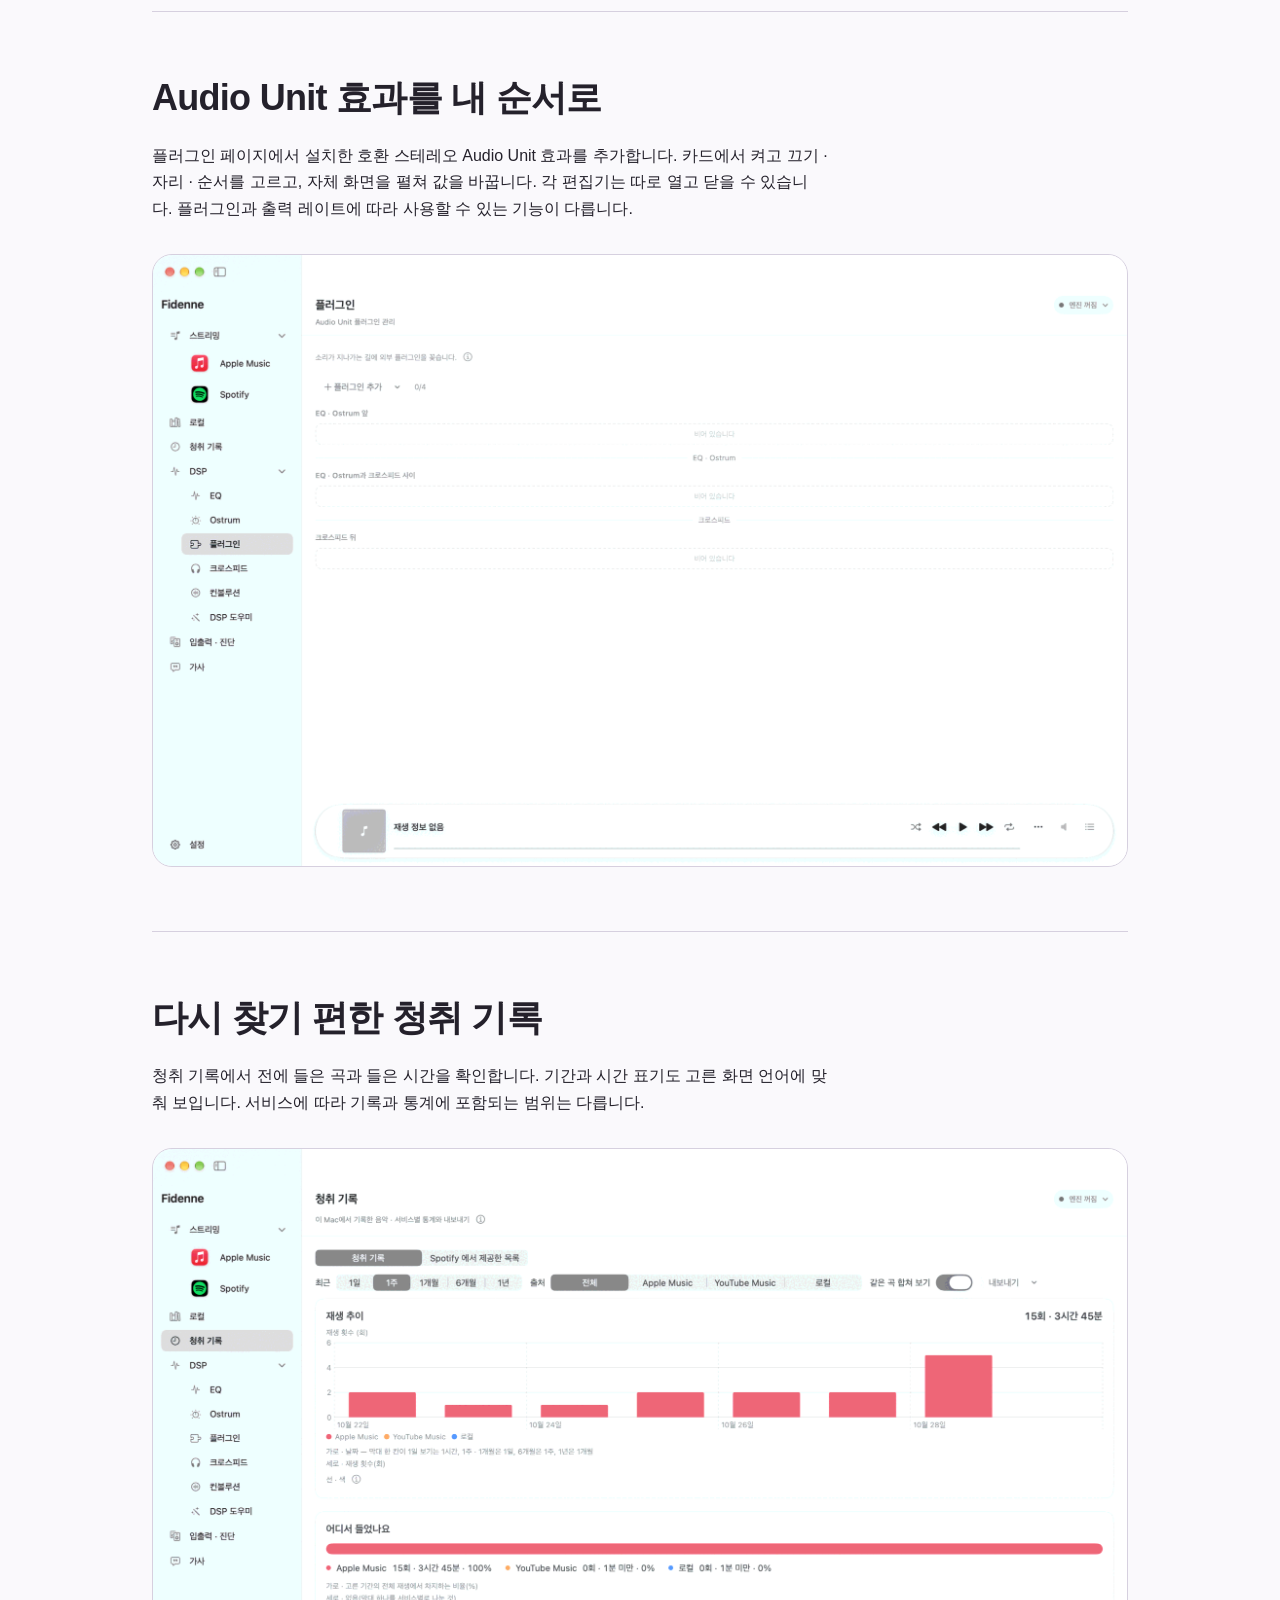
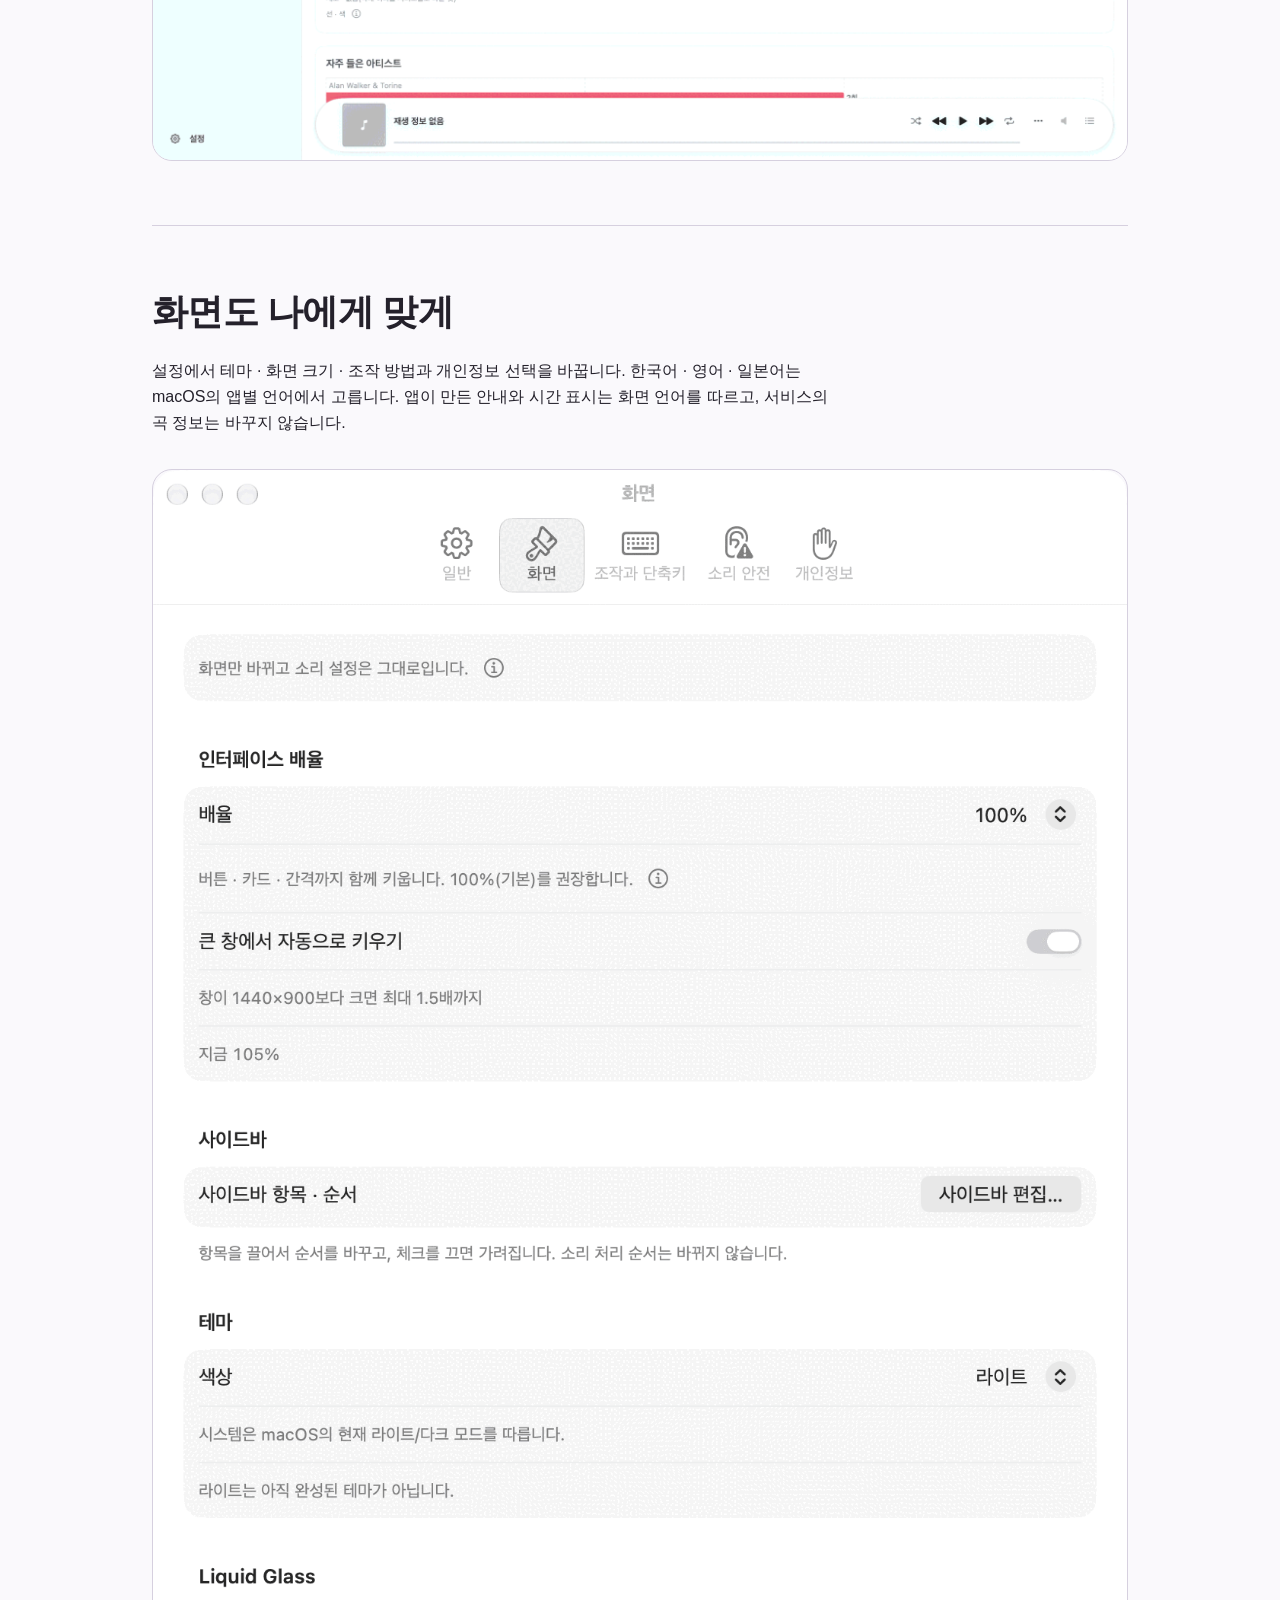
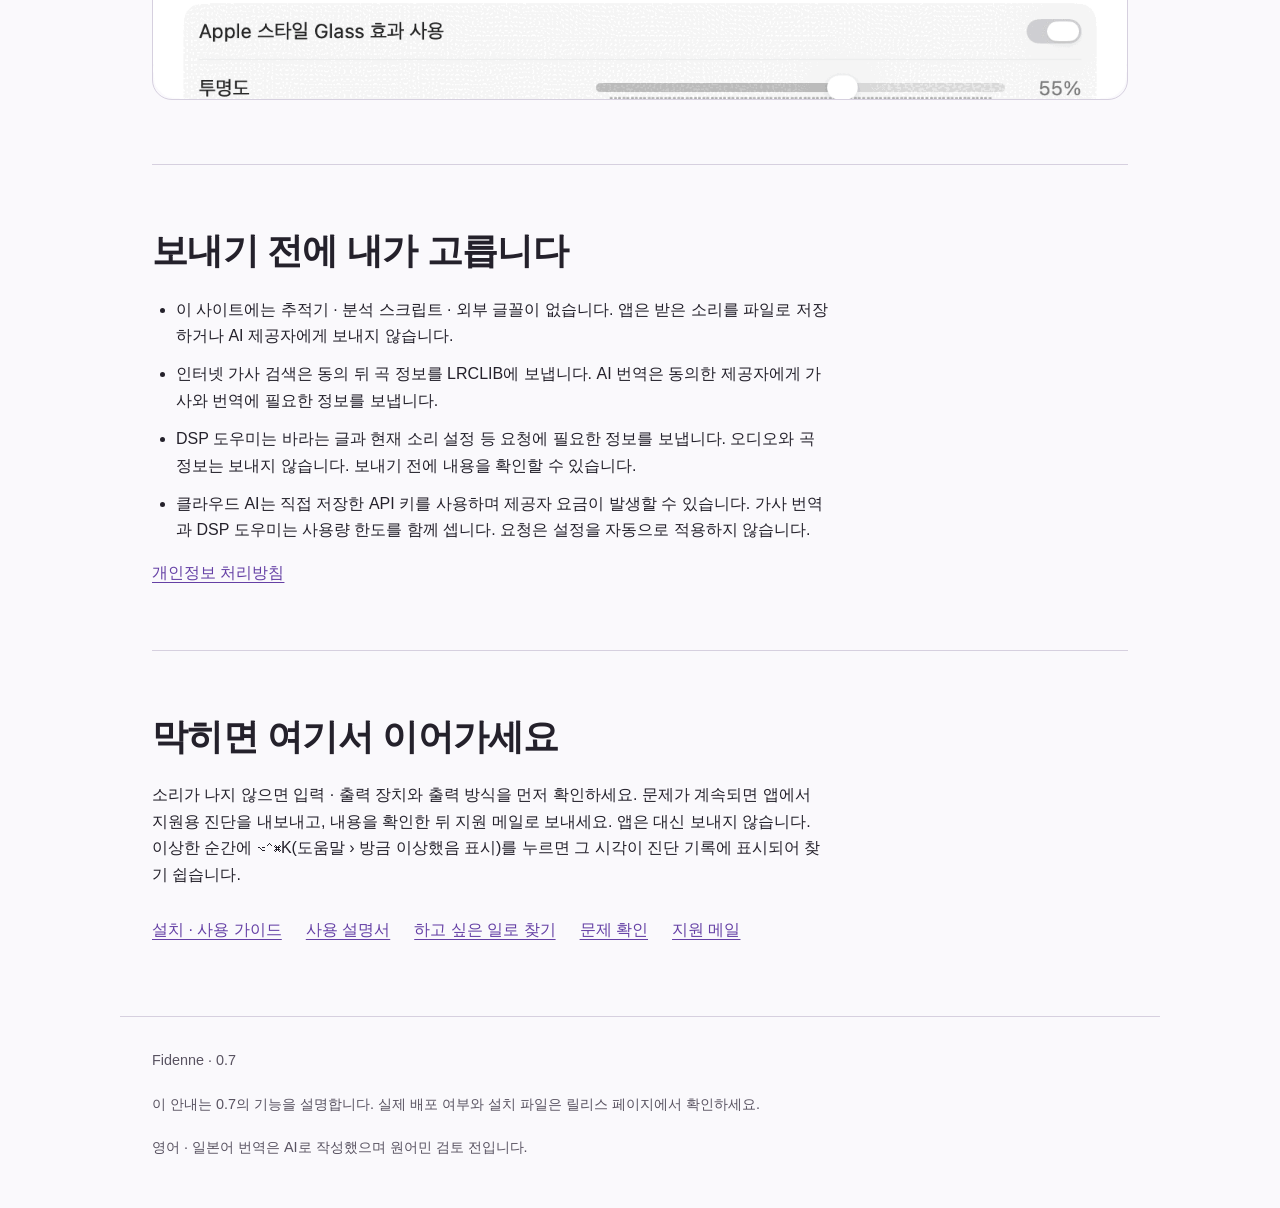
==== commit bc689d54: "Fidenne 0.7.0: link install guide and how-to [skip ci]" ====
--- a/docs/index.html
+++ b/docs/index.html
@@ -36,7 +36,7 @@
 <article><h3>원하는 소리를 말로</h3><p>DSP 도우미에 바라는 소리를 적고 설정 샘플 셋을 받습니다. 샘플마다 의견을 적어 다시 요청하고, 고른 설정만 적용합니다.</p></article>
 <article><h3>플러그인도 같은 창에서</h3><p>Audio Unit 효과를 소리 처리 순서에 더하고, 각 카드에서 자체 화면을 펼칩니다. Playback Chain에서 켜짐 상태와 소리가 지나는 순서를 확인합니다.</p></article></div></section>
 <section id="install" aria-labelledby="install-title"><h2 id="install-title">처음 소리를 듣기까지</h2><p>처음 재생하기 전에 DAC나 앰프 음량을 충분히 낮춰 주세요.</p><ol class="setup-steps"><li><h3>Mac과 DAC 확인</h3><p>M1 이후 Apple 실리콘 Mac과 macOS 15 이상이 필요합니다. 외장 USB DAC를 권하며, DSD 출력에는 고른 DSD 레이트를 받는 DAC가 필요합니다. 내장 스피커 · AirPods · HDMI로도 Fidenne이 소리를 처리해 PCM으로 보내고, 마지막에 macOS가 섞어 내보냅니다.</p></li>
-<li><h3>앱 설치</h3><p>릴리스 페이지에서 .dmg 파일을 받아 열고 Fidenne을 응용 프로그램 폴더로 옮깁니다. 응용 프로그램 폴더에서 앱을 엽니다.</p></li>
+<li><h3>앱 설치</h3><p>릴리스 페이지에서 .dmg 파일을 받아 열고 Fidenne을 응용 프로그램 폴더로 옮깁니다. 응용 프로그램 폴더에서 앱을 엽니다. 권한 허용 · Spotify · YouTube Music 연결까지 한 단계씩 따라 하려면 <a href="https://github.com/fidenne/fidenne/blob/main/docs/user/GUIDE.md">설치 · 사용 가이드</a>를 보세요.</p></li>
 <li><h3>출력과 입력 고르기</h3><p>처음 설정에서 소리가 나갈 DAC를 고릅니다. 입력은 Fidenne Inlet 또는 시스템 탭을 고릅니다. Inlet은 별도 설치가 필요하고, 시스템 탭은 설치 없이 48 kHz로 받습니다. 권한은 해당 기능을 처음 쓸 때 macOS가 묻습니다.</p></li>
 <li><h3>낮은 음량에서 시작</h3><p>재생 앱에서 곡을 고릅니다. Fidenne에서 출력 방식을 확인하고 시작 안내를 따릅니다. 소리가 나오는 것을 확인한 뒤 DAC나 앰프 음량을 천천히 올립니다.</p></li></ol></section>
 <section id="usage" aria-labelledby="usage-title"><h2 id="usage-title">음악에서 소리 설정까지</h2><h3>듣던 음악을 이어서</h3><p>음악 홈에서 이어 듣기와 재생목록을 열고, 로컬 보관함에서 파일을 재생합니다. 재생은 각 서비스가 합니다 — Apple Music은 Mac의 음악 앱, Spotify는 Spotify 앱, YouTube Music은 브라우저(Safari · Chrome · Edge) 탭이 재생합니다. 연결과 사용 가능한 조작은 서비스별로 다릅니다.</p></section>
@@ -57,7 +57,7 @@
 <section id="settings" aria-labelledby="settings-title"><h2 id="settings-title">화면도 나에게 맞게</h2><p>설정에서 테마 · 화면 크기 · 조작 방법과 개인정보 선택을 바꿉니다. 한국어 · 영어 · 일본어는 macOS의 앱별 언어에서 고릅니다. 앱이 만든 안내와 시간 표시는 화면 언어를 따르고, 서비스의 곡 정보는 바꾸지 않습니다.</p><figure class="screenshot-slot" id="shot-settings">
 <picture><source media="(prefers-color-scheme: dark)" srcset="img/0.7/settings-dark-ko.png"><img src="img/0.7/settings-light-ko.png" alt="화면도 나에게 맞게" loading="lazy"></picture></figure></section>
 <section id="privacy" aria-labelledby="privacy-title"><h2 id="privacy-title">보내기 전에 내가 고릅니다</h2><ul><li>이 사이트에는 추적기 · 분석 스크립트 · 외부 글꼴이 없습니다. 앱은 받은 소리를 파일로 저장하거나 AI 제공자에게 보내지 않습니다.</li><li>인터넷 가사 검색은 동의 뒤 곡 정보를 LRCLIB에 보냅니다. AI 번역은 동의한 제공자에게 가사와 번역에 필요한 정보를 보냅니다.</li><li>DSP 도우미는 바라는 글과 현재 소리 설정 등 요청에 필요한 정보를 보냅니다. 오디오와 곡 정보는 보내지 않습니다. 보내기 전에 내용을 확인할 수 있습니다.</li><li>클라우드 AI는 직접 저장한 API 키를 사용하며 제공자 요금이 발생할 수 있습니다. 가사 번역과 DSP 도우미는 사용량 한도를 함께 셉니다. 요청은 설정을 자동으로 적용하지 않습니다.</li></ul><a href="https://github.com/fidenne/fidenne/blob/main/PRIVACY.md">개인정보 처리방침</a></section>
-<section id="help" aria-labelledby="help-title"><h2 id="help-title">막히면 여기서 이어가세요</h2><p>소리가 나지 않으면 입력 · 출력 장치와 출력 방식을 먼저 확인하세요. 문제가 계속되면 앱에서 지원용 진단을 내보내고, 내용을 확인한 뒤 지원 메일로 보내세요. 앱은 대신 보내지 않습니다. 이상한 순간에 ⌥⌃⌘K(도움말 › 방금 이상했음 표시)를 누르면 그 시각이 진단 기록에 표시되어 찾기 쉽습니다.</p><div class="resource-links"><a href="https://github.com/fidenne/fidenne/blob/main/docs/user/MANUAL.md">사용 설명서</a><a href="https://github.com/fidenne/fidenne/blob/main/docs/user/TROUBLESHOOTING.md">문제 확인</a><a href="mailto:fidenne.support@gmail.com">지원 메일</a></div></section>
+<section id="help" aria-labelledby="help-title"><h2 id="help-title">막히면 여기서 이어가세요</h2><p>소리가 나지 않으면 입력 · 출력 장치와 출력 방식을 먼저 확인하세요. 문제가 계속되면 앱에서 지원용 진단을 내보내고, 내용을 확인한 뒤 지원 메일로 보내세요. 앱은 대신 보내지 않습니다. 이상한 순간에 ⌥⌃⌘K(도움말 › 방금 이상했음 표시)를 누르면 그 시각이 진단 기록에 표시되어 찾기 쉽습니다.</p><div class="resource-links"><a href="https://github.com/fidenne/fidenne/blob/main/docs/user/GUIDE.md">설치 · 사용 가이드</a><a href="https://github.com/fidenne/fidenne/blob/main/docs/user/MANUAL.md">사용 설명서</a><a href="https://github.com/fidenne/fidenne/blob/main/docs/user/HOW-TO.md">하고 싶은 일로 찾기</a><a href="https://github.com/fidenne/fidenne/blob/main/docs/user/TROUBLESHOOTING.md">문제 확인</a><a href="mailto:fidenne.support@gmail.com">지원 메일</a></div></section>
 </main>
 <footer><p>Fidenne · 0.7</p><p>이 안내는 0.7의 기능을 설명합니다. 실제 배포 여부와 설치 파일은 릴리스 페이지에서 확인하세요.</p><p>영어 · 일본어 번역은 AI로 작성했으며 원어민 검토 전입니다.</p></footer>
 </body>
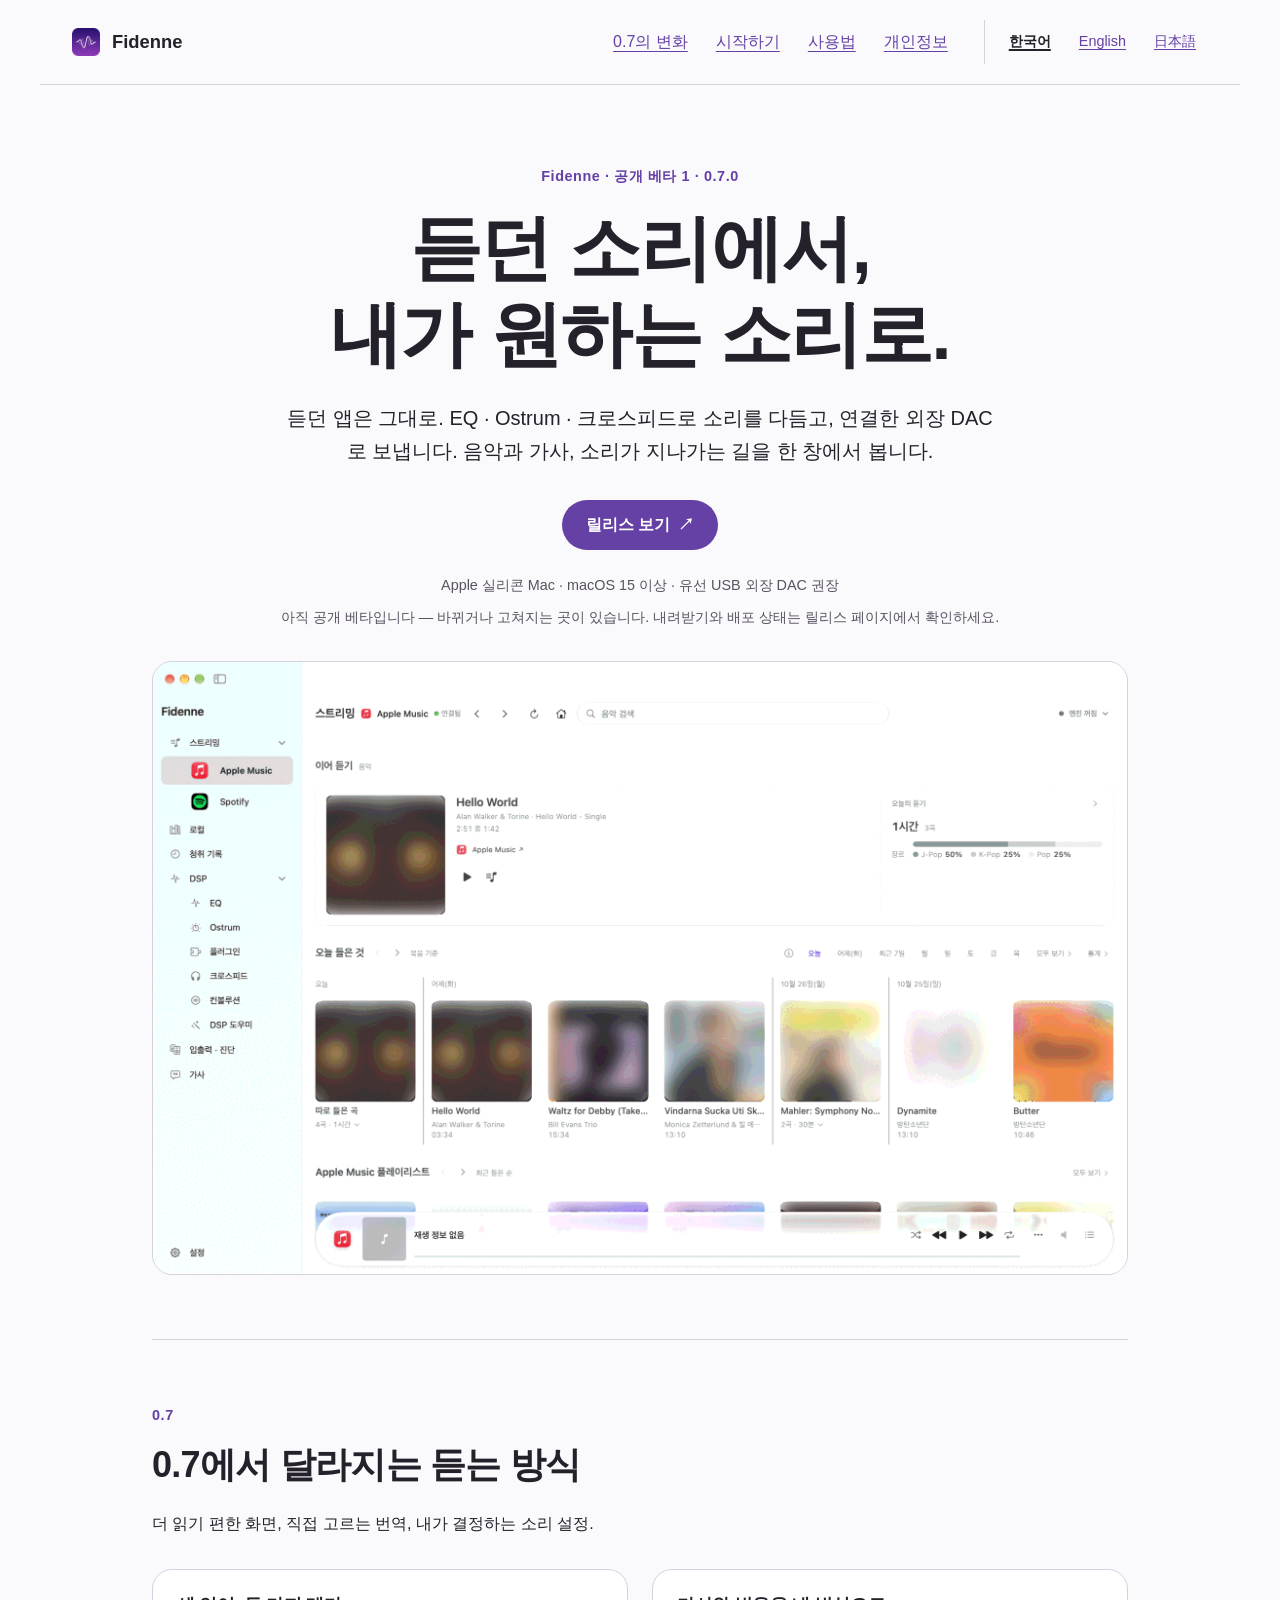
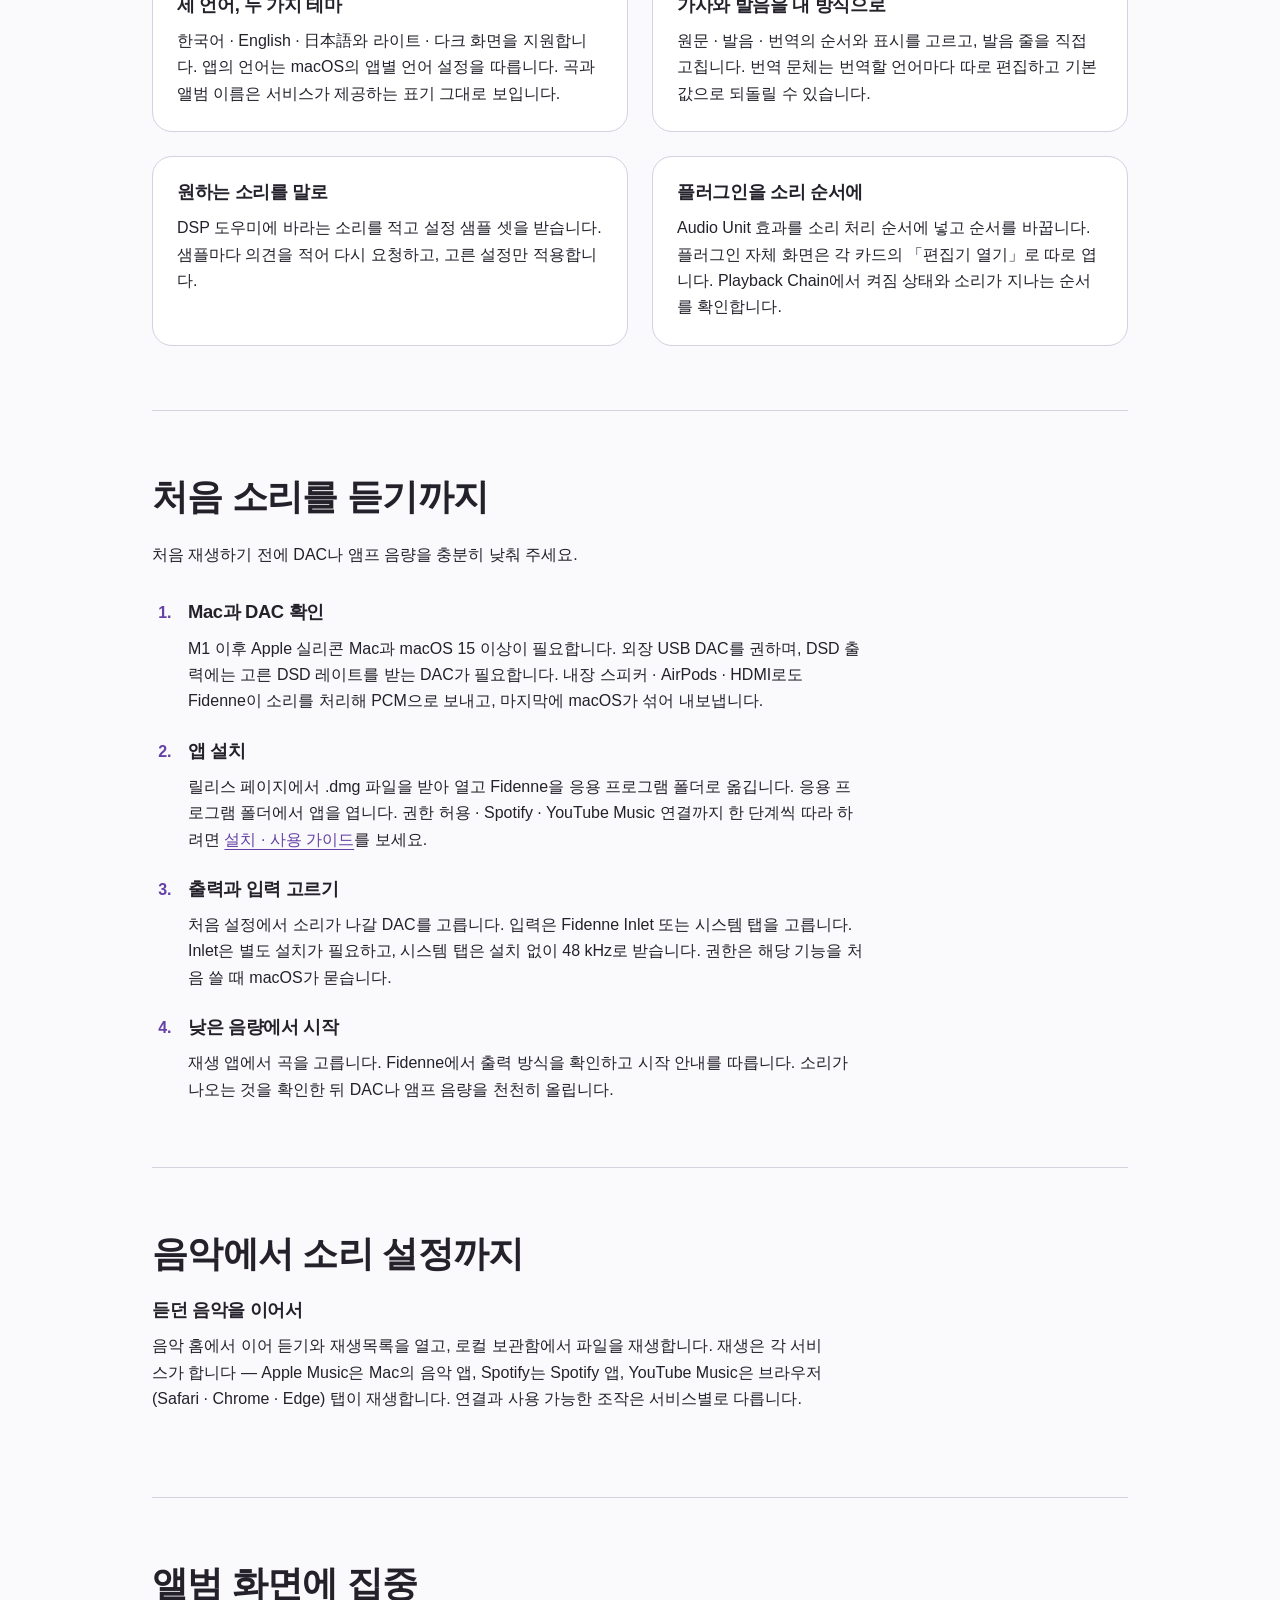
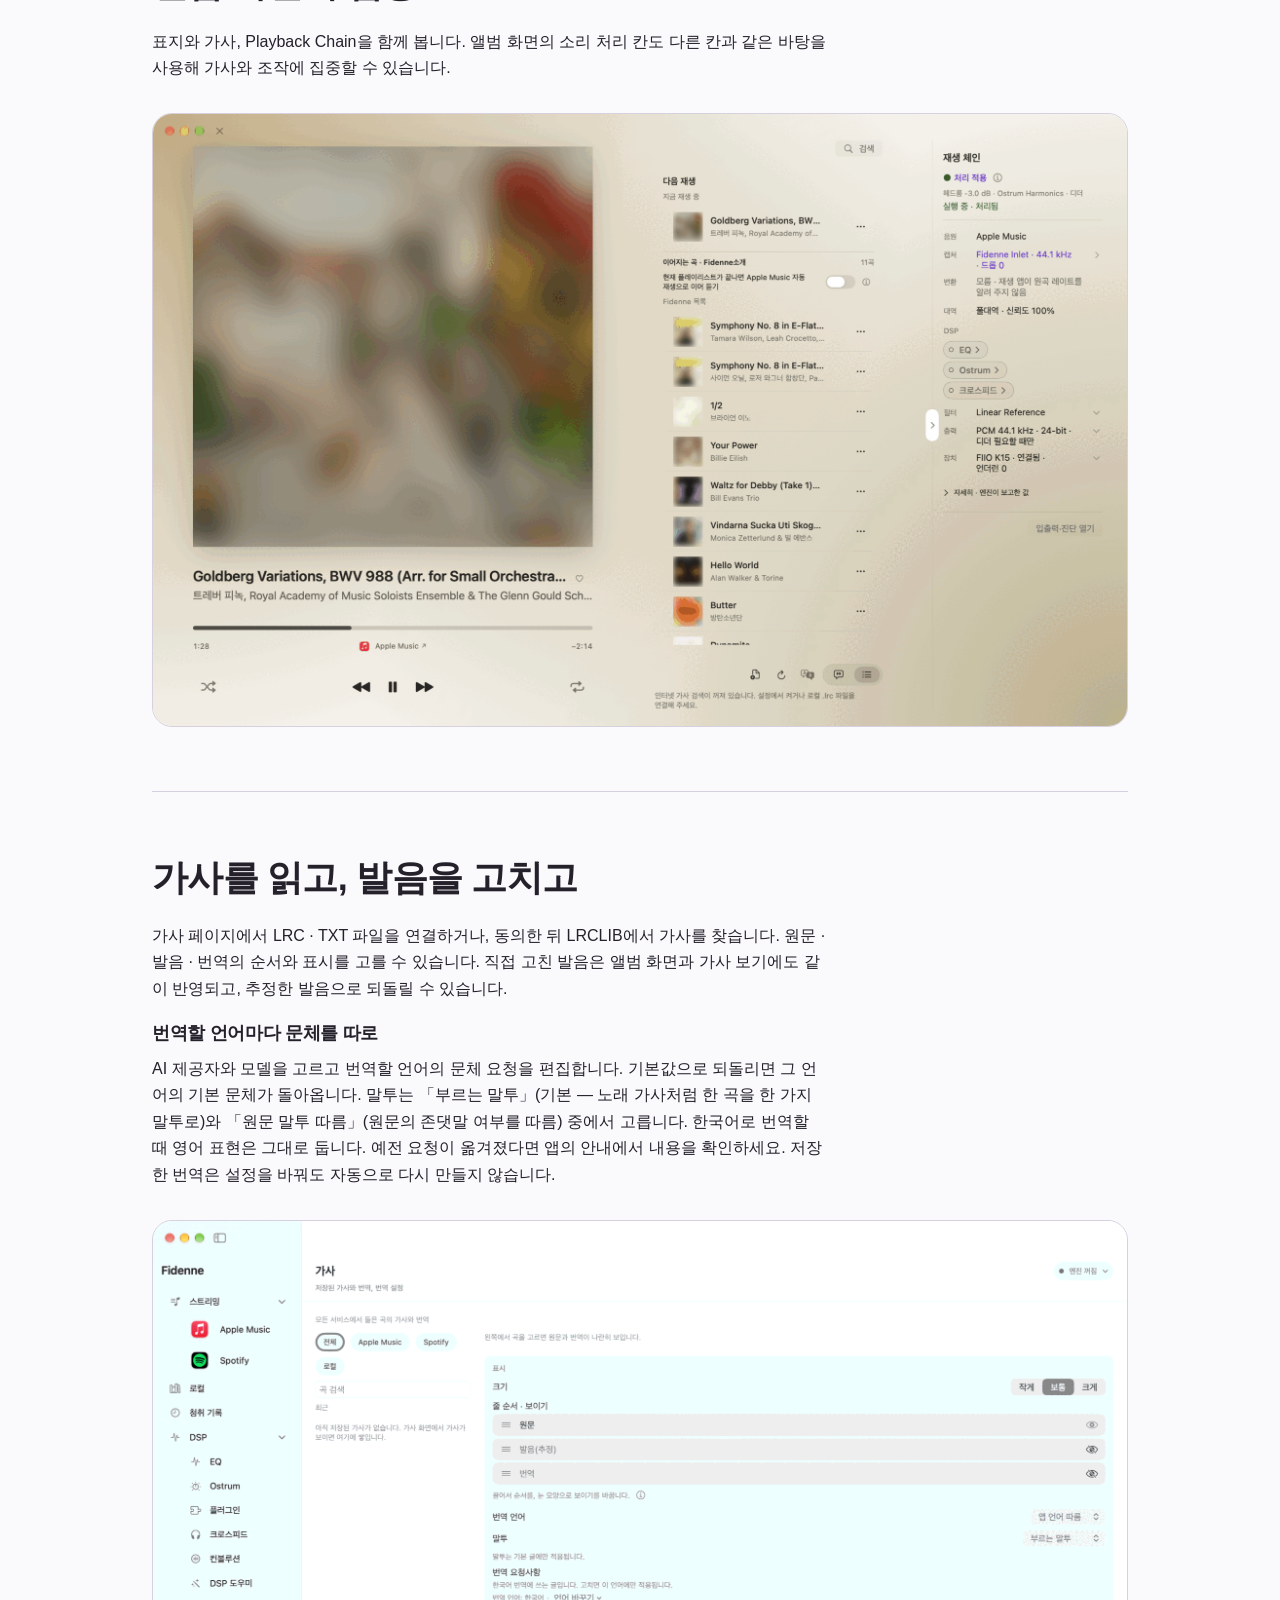
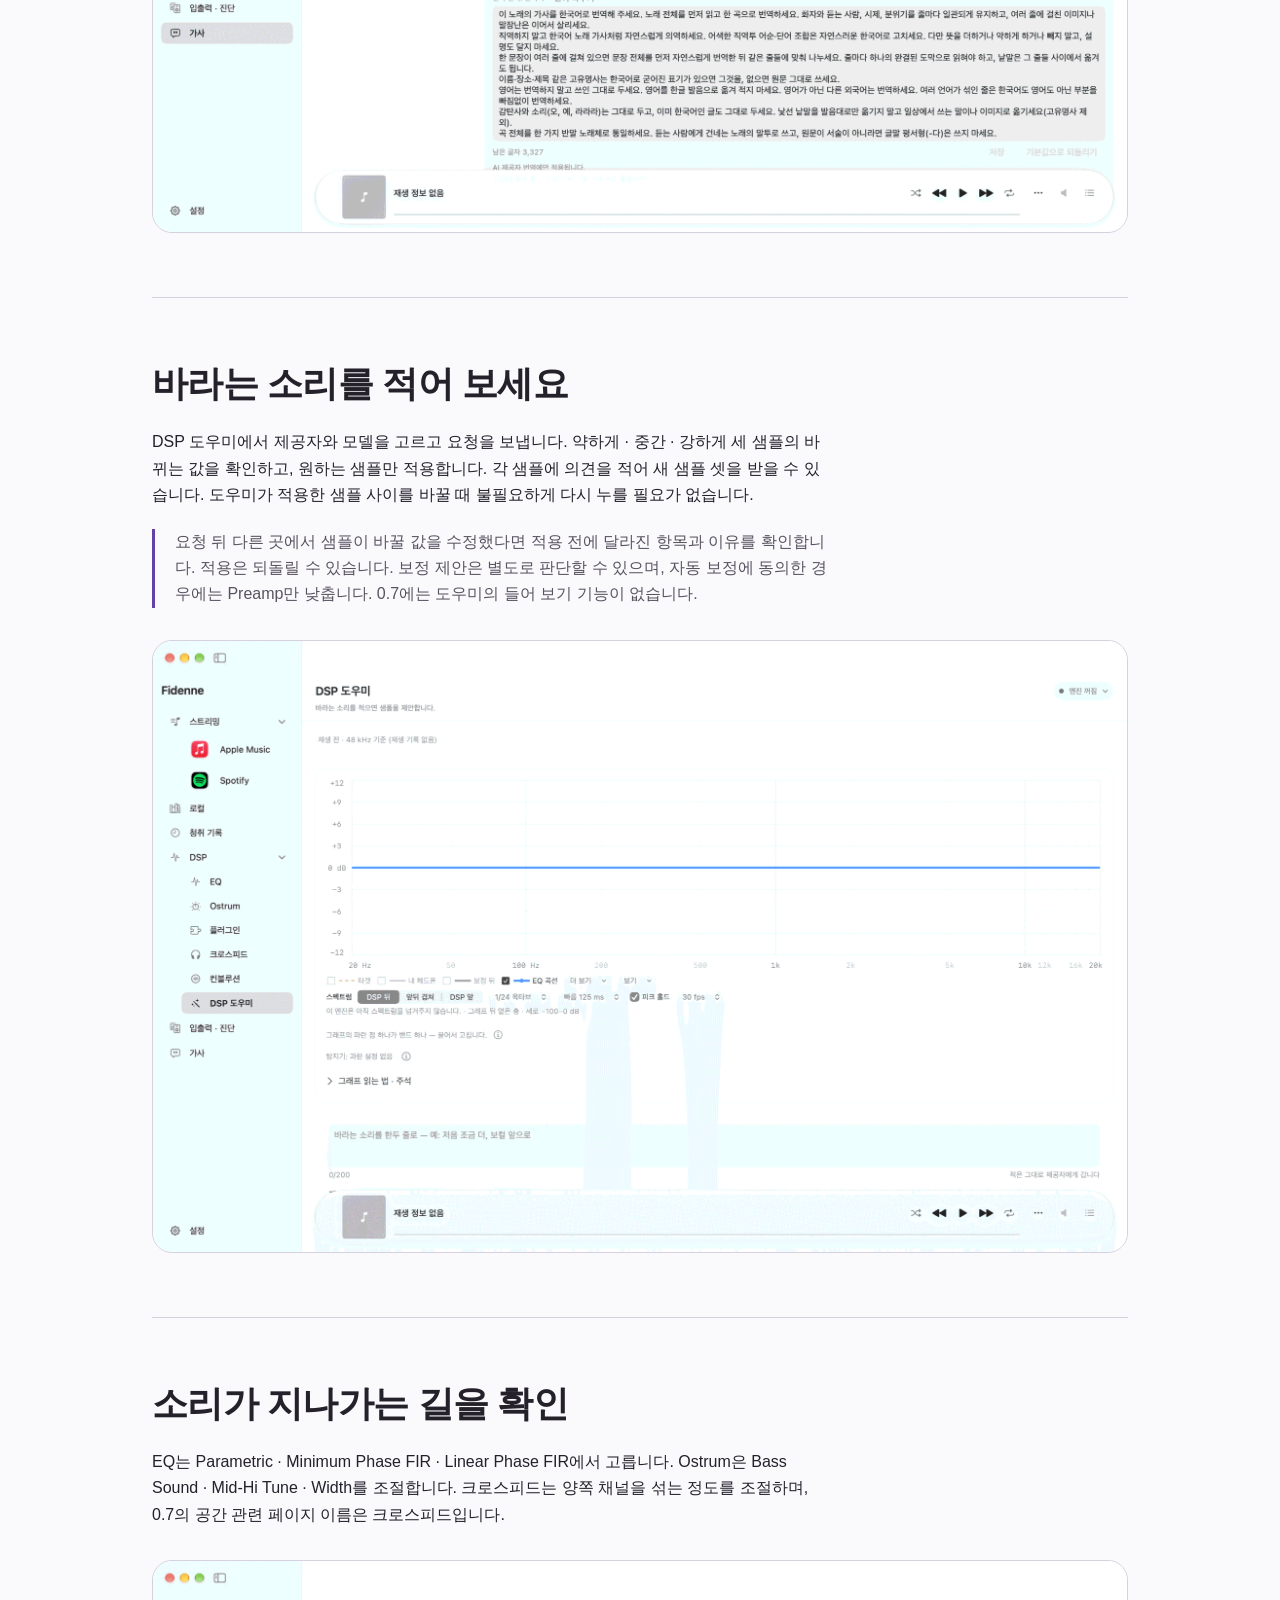
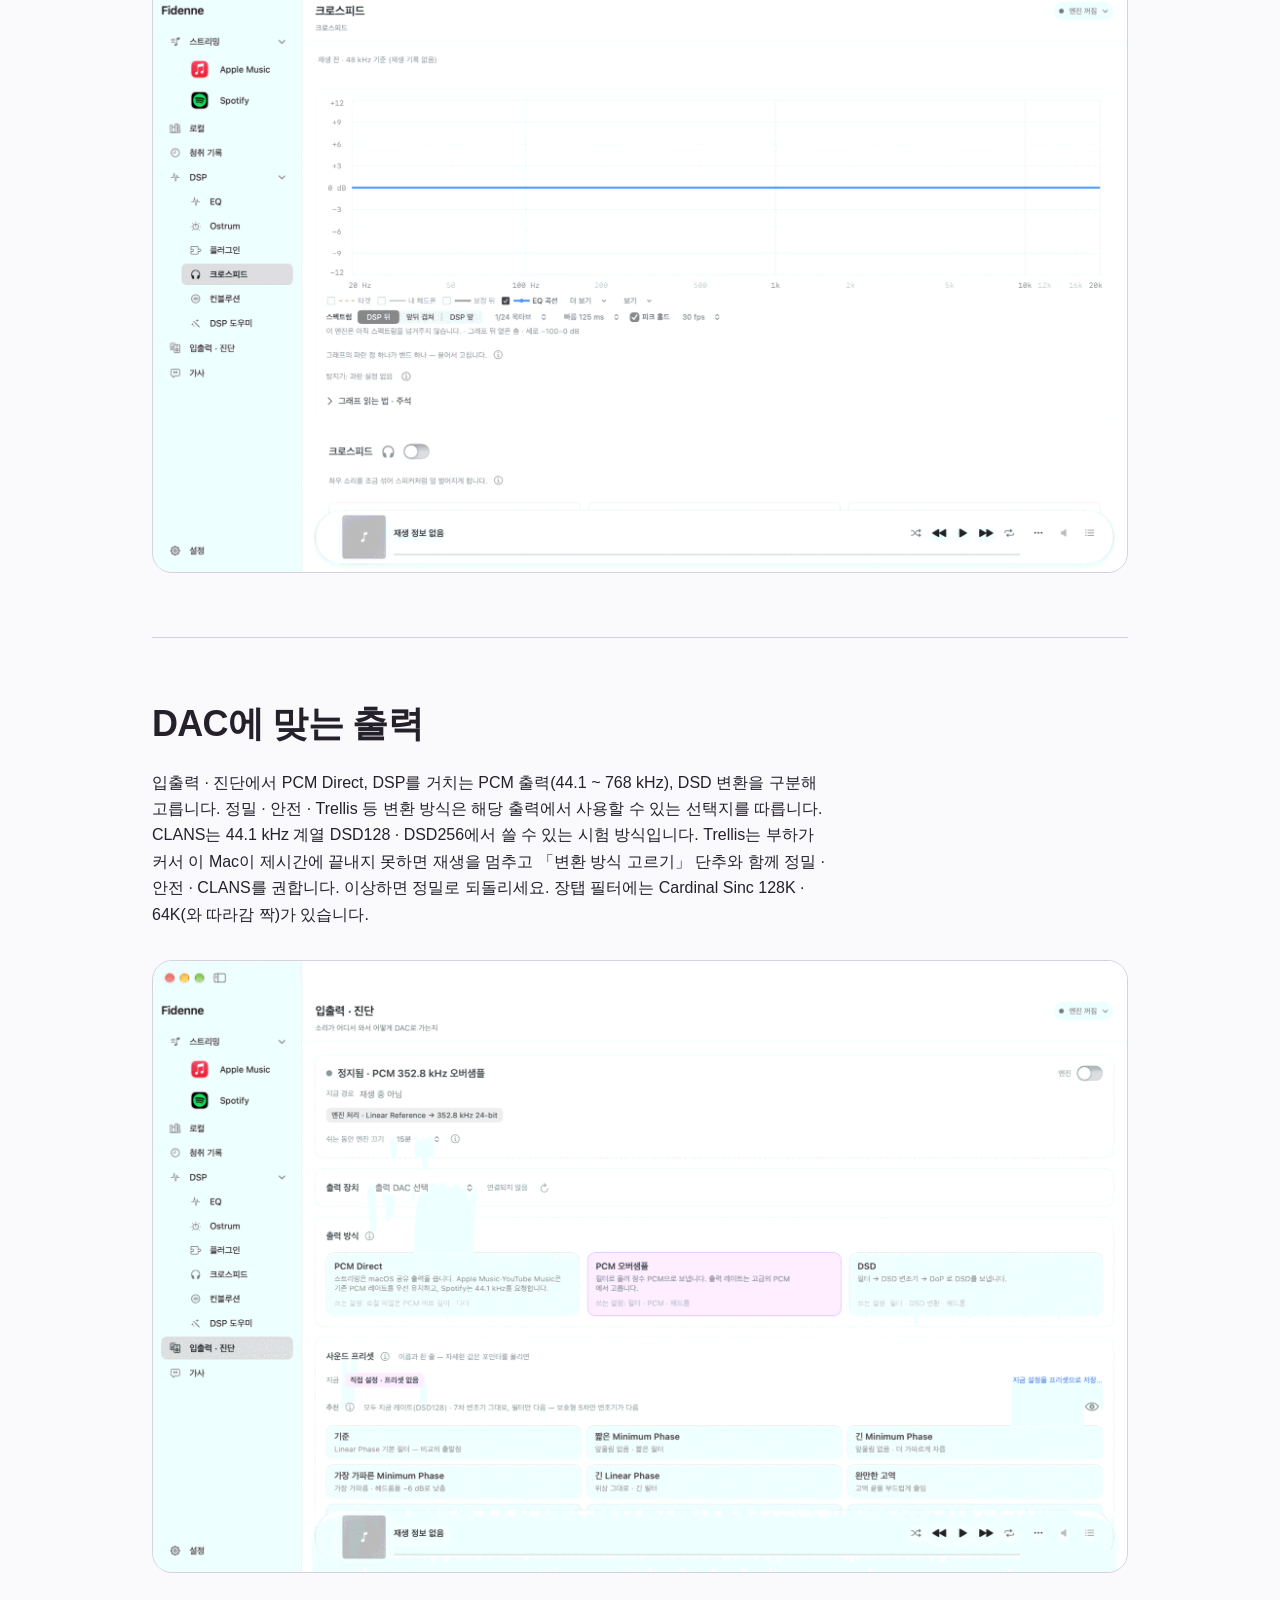
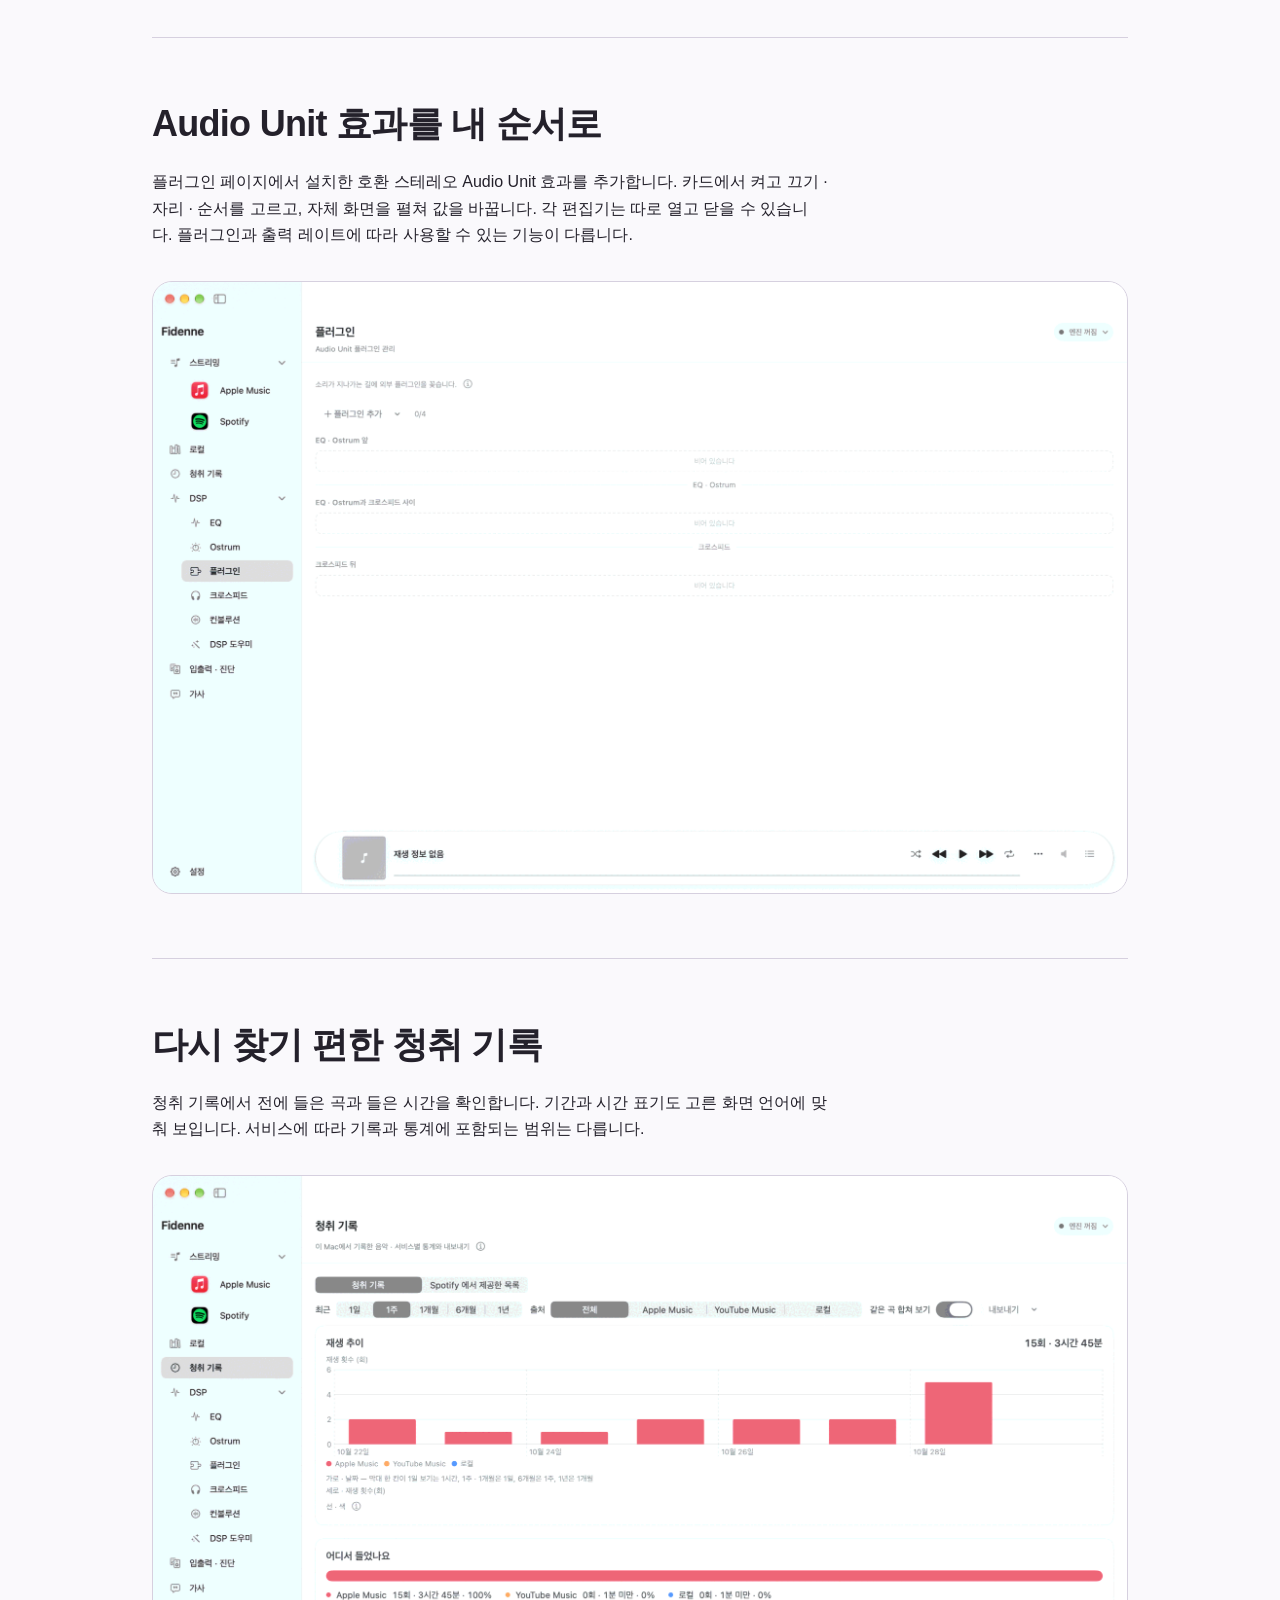
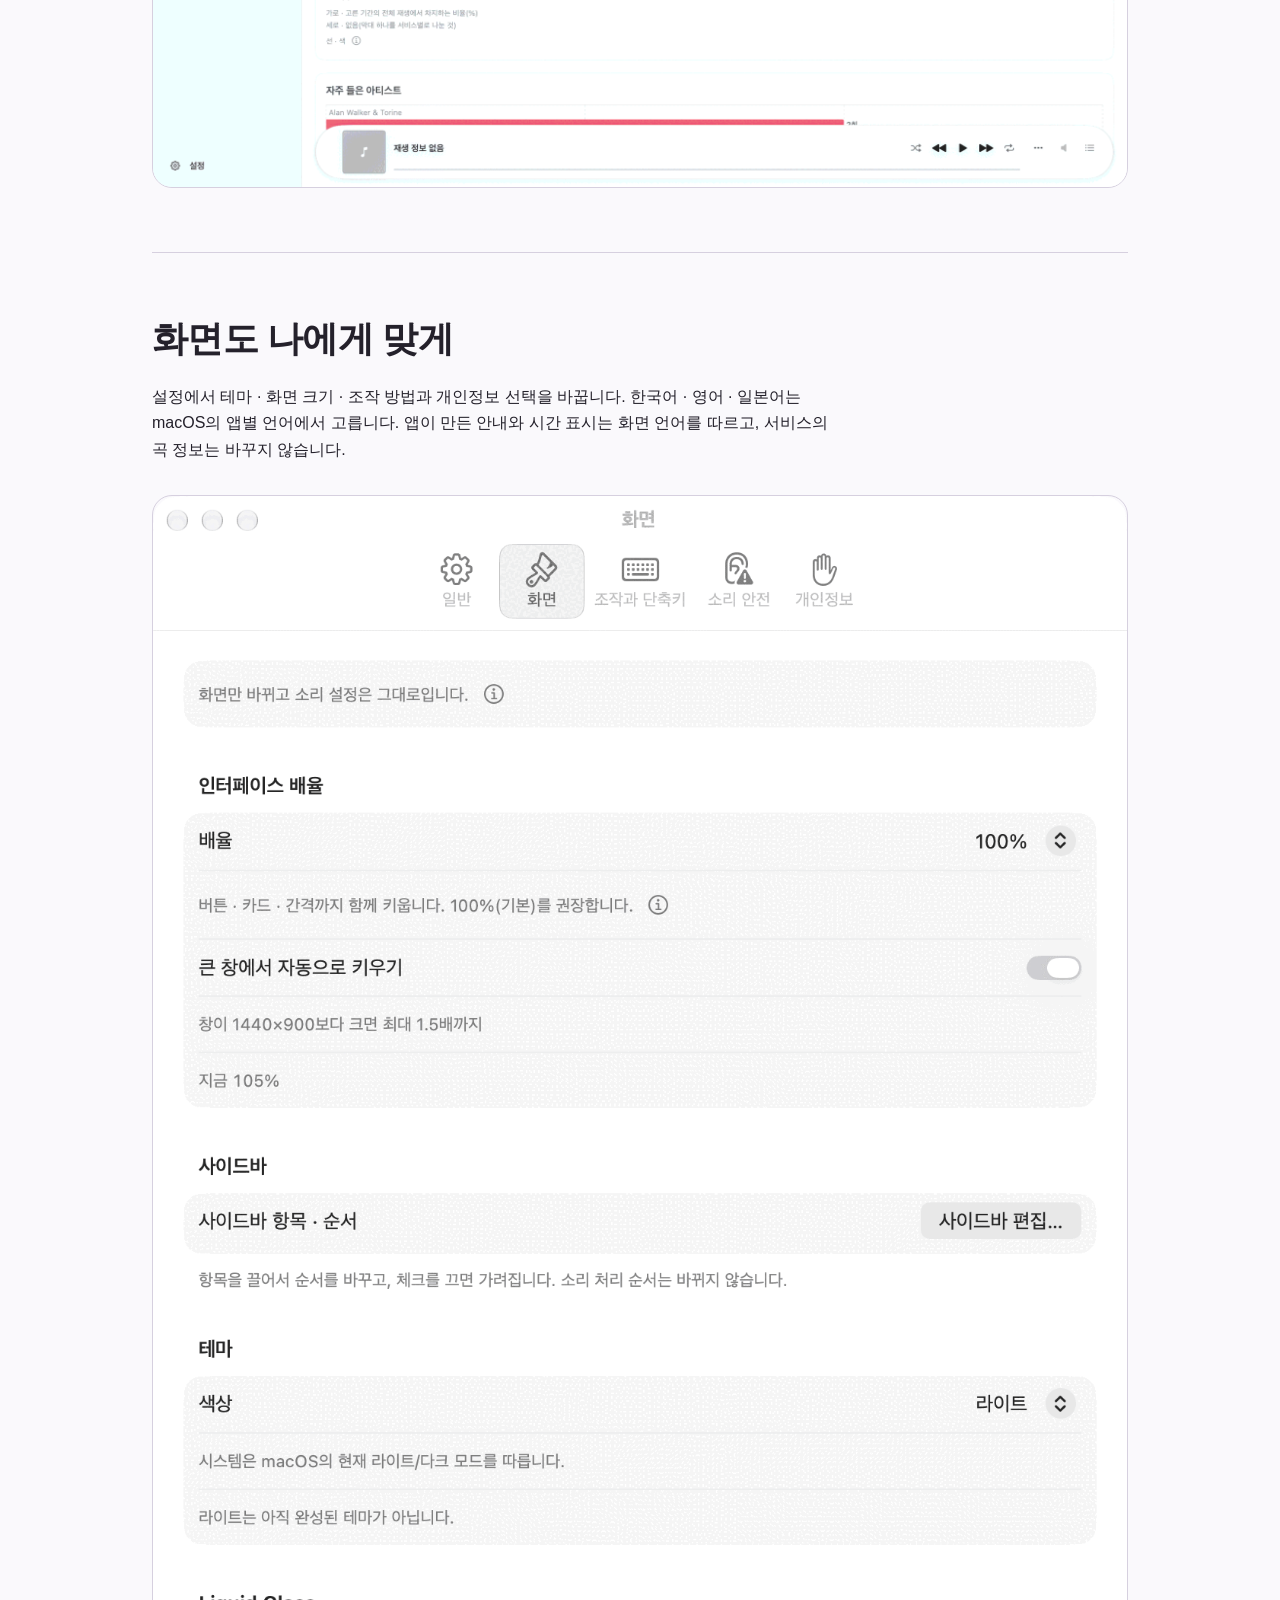
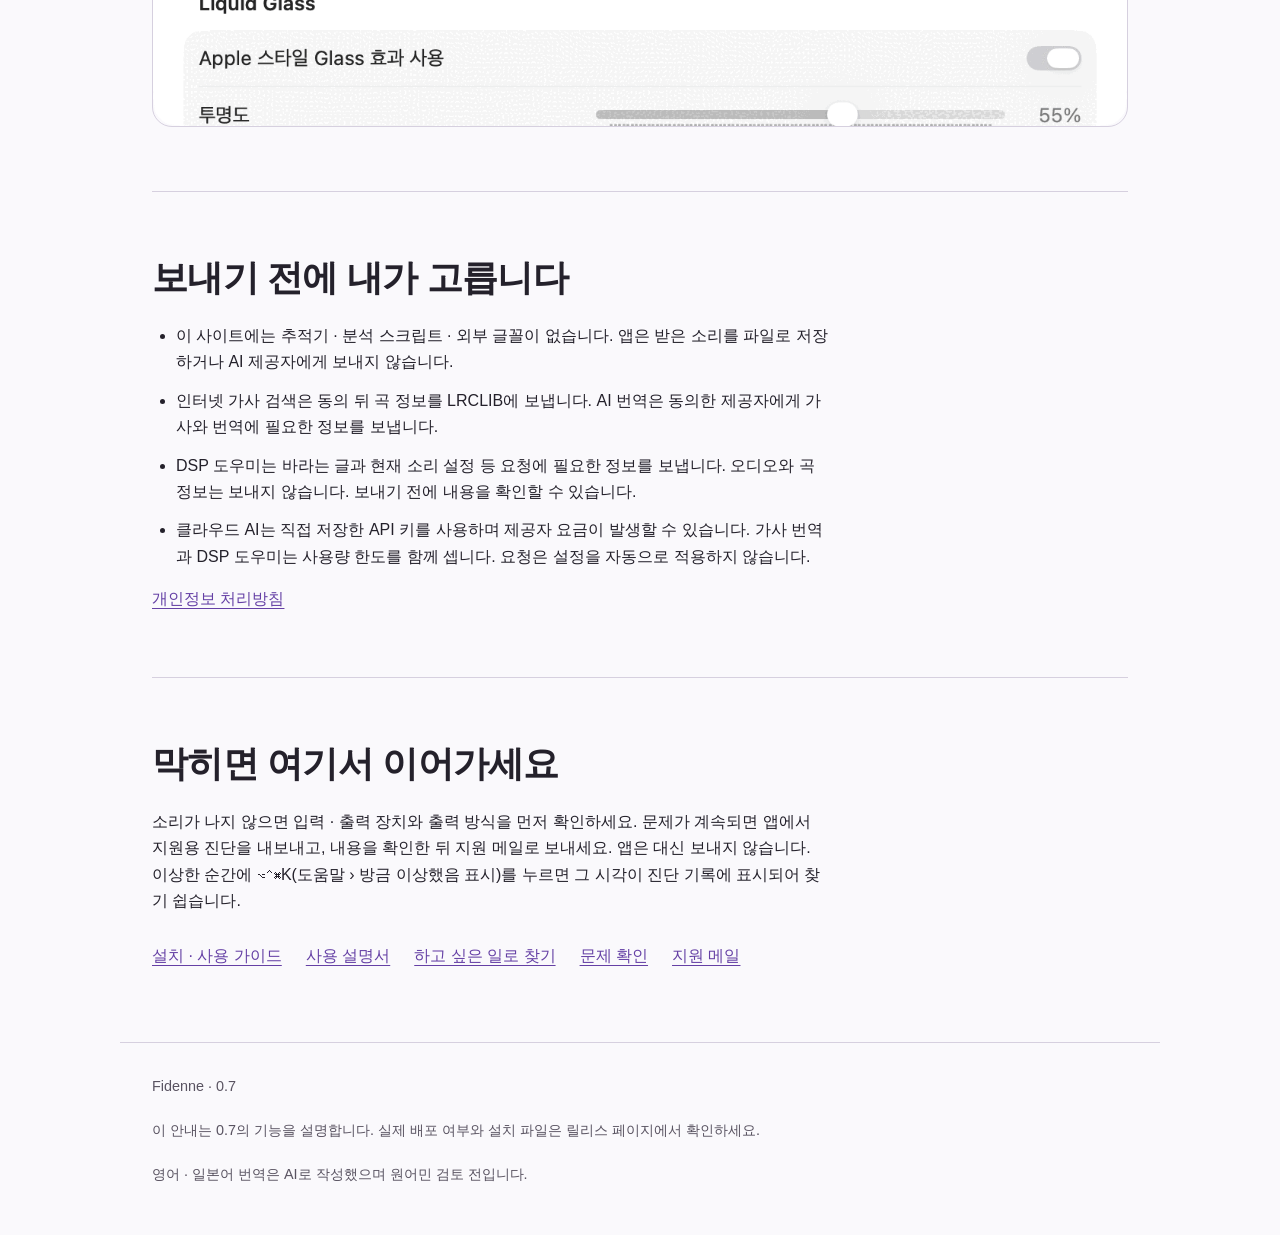
==== commit 109477b1: "Fidenne 0.7.0: public beta label, plug-in editor wording [skip ci]" ====
--- a/docs/index.html
+++ b/docs/index.html
@@ -23,10 +23,10 @@
 </header>
 <main id="main">
 <div class="hero" aria-labelledby="hero-title">
-<p class="eyebrow">Fidenne · 0.7</p><h1 id="hero-title">듣던 소리에서,<br>내가 원하는 소리로.</h1>
+<p class="eyebrow">Fidenne · 공개 베타 1 · 0.7.0</p><h1 id="hero-title">듣던 소리에서,<br>내가 원하는 소리로.</h1>
 <p class="lead">듣던 앱은 그대로. EQ · Ostrum · 크로스피드로 소리를 다듬고, 연결한 외장 DAC로 보냅니다. 음악과 가사, 소리가 지나가는 길을 한 창에서 봅니다.</p>
 <a class="button" href="https://github.com/fidenne/fidenne/releases/latest">릴리스 보기<span aria-hidden="true"> ↗</span></a>
-<p class="requirements">Apple 실리콘 Mac · macOS 15 이상 · 유선 USB 외장 DAC</p><p class="small">내려받기와 배포 상태는 릴리스 페이지에서 확인하세요.</p>
+<p class="requirements">Apple 실리콘 Mac · macOS 15 이상 · 유선 USB 외장 DAC 권장</p><p class="small">아직 공개 베타입니다 — 바뀌거나 고쳐지는 곳이 있습니다. 내려받기와 배포 상태는 릴리스 페이지에서 확인하세요.</p>
 <figure class="screenshot-slot" id="shot-home">
 <picture><source media="(prefers-color-scheme: dark)" srcset="img/0.7/home-dark-ko.png"><img src="img/0.7/home-light-ko.png" alt="듣던 음악을 이어서" loading="lazy"></picture>
 </figure>
@@ -34,7 +34,7 @@
 <section id="new" aria-labelledby="new-title"><p class="eyebrow">0.7</p><h2 id="new-title">0.7에서 달라지는 듣는 방식</h2><p>더 읽기 편한 화면, 직접 고르는 번역, 내가 결정하는 소리 설정.</p><div class="feature-grid"><article><h3>세 언어, 두 가지 테마</h3><p>한국어 · English · 日本語와 라이트 · 다크 화면을 지원합니다. 앱의 언어는 macOS의 앱별 언어 설정을 따릅니다. 곡과 앨범 이름은 서비스가 제공하는 표기 그대로 보입니다.</p></article>
 <article><h3>가사와 발음을 내 방식으로</h3><p>원문 · 발음 · 번역의 순서와 표시를 고르고, 발음 줄을 직접 고칩니다. 번역 문체는 번역할 언어마다 따로 편집하고 기본값으로 되돌릴 수 있습니다.</p></article>
 <article><h3>원하는 소리를 말로</h3><p>DSP 도우미에 바라는 소리를 적고 설정 샘플 셋을 받습니다. 샘플마다 의견을 적어 다시 요청하고, 고른 설정만 적용합니다.</p></article>
-<article><h3>플러그인도 같은 창에서</h3><p>Audio Unit 효과를 소리 처리 순서에 더하고, 각 카드에서 자체 화면을 펼칩니다. Playback Chain에서 켜짐 상태와 소리가 지나는 순서를 확인합니다.</p></article></div></section>
+<article><h3>플러그인을 소리 순서에</h3><p>Audio Unit 효과를 소리 처리 순서에 넣고 순서를 바꿉니다. 플러그인 자체 화면은 각 카드의 「편집기 열기」로 따로 엽니다. Playback Chain에서 켜짐 상태와 소리가 지나는 순서를 확인합니다.</p></article></div></section>
 <section id="install" aria-labelledby="install-title"><h2 id="install-title">처음 소리를 듣기까지</h2><p>처음 재생하기 전에 DAC나 앰프 음량을 충분히 낮춰 주세요.</p><ol class="setup-steps"><li><h3>Mac과 DAC 확인</h3><p>M1 이후 Apple 실리콘 Mac과 macOS 15 이상이 필요합니다. 외장 USB DAC를 권하며, DSD 출력에는 고른 DSD 레이트를 받는 DAC가 필요합니다. 내장 스피커 · AirPods · HDMI로도 Fidenne이 소리를 처리해 PCM으로 보내고, 마지막에 macOS가 섞어 내보냅니다.</p></li>
 <li><h3>앱 설치</h3><p>릴리스 페이지에서 .dmg 파일을 받아 열고 Fidenne을 응용 프로그램 폴더로 옮깁니다. 응용 프로그램 폴더에서 앱을 엽니다. 권한 허용 · Spotify · YouTube Music 연결까지 한 단계씩 따라 하려면 <a href="https://github.com/fidenne/fidenne/blob/main/docs/user/GUIDE.md">설치 · 사용 가이드</a>를 보세요.</p></li>
 <li><h3>출력과 입력 고르기</h3><p>처음 설정에서 소리가 나갈 DAC를 고릅니다. 입력은 Fidenne Inlet 또는 시스템 탭을 고릅니다. Inlet은 별도 설치가 필요하고, 시스템 탭은 설치 없이 48 kHz로 받습니다. 권한은 해당 기능을 처음 쓸 때 macOS가 묻습니다.</p></li>
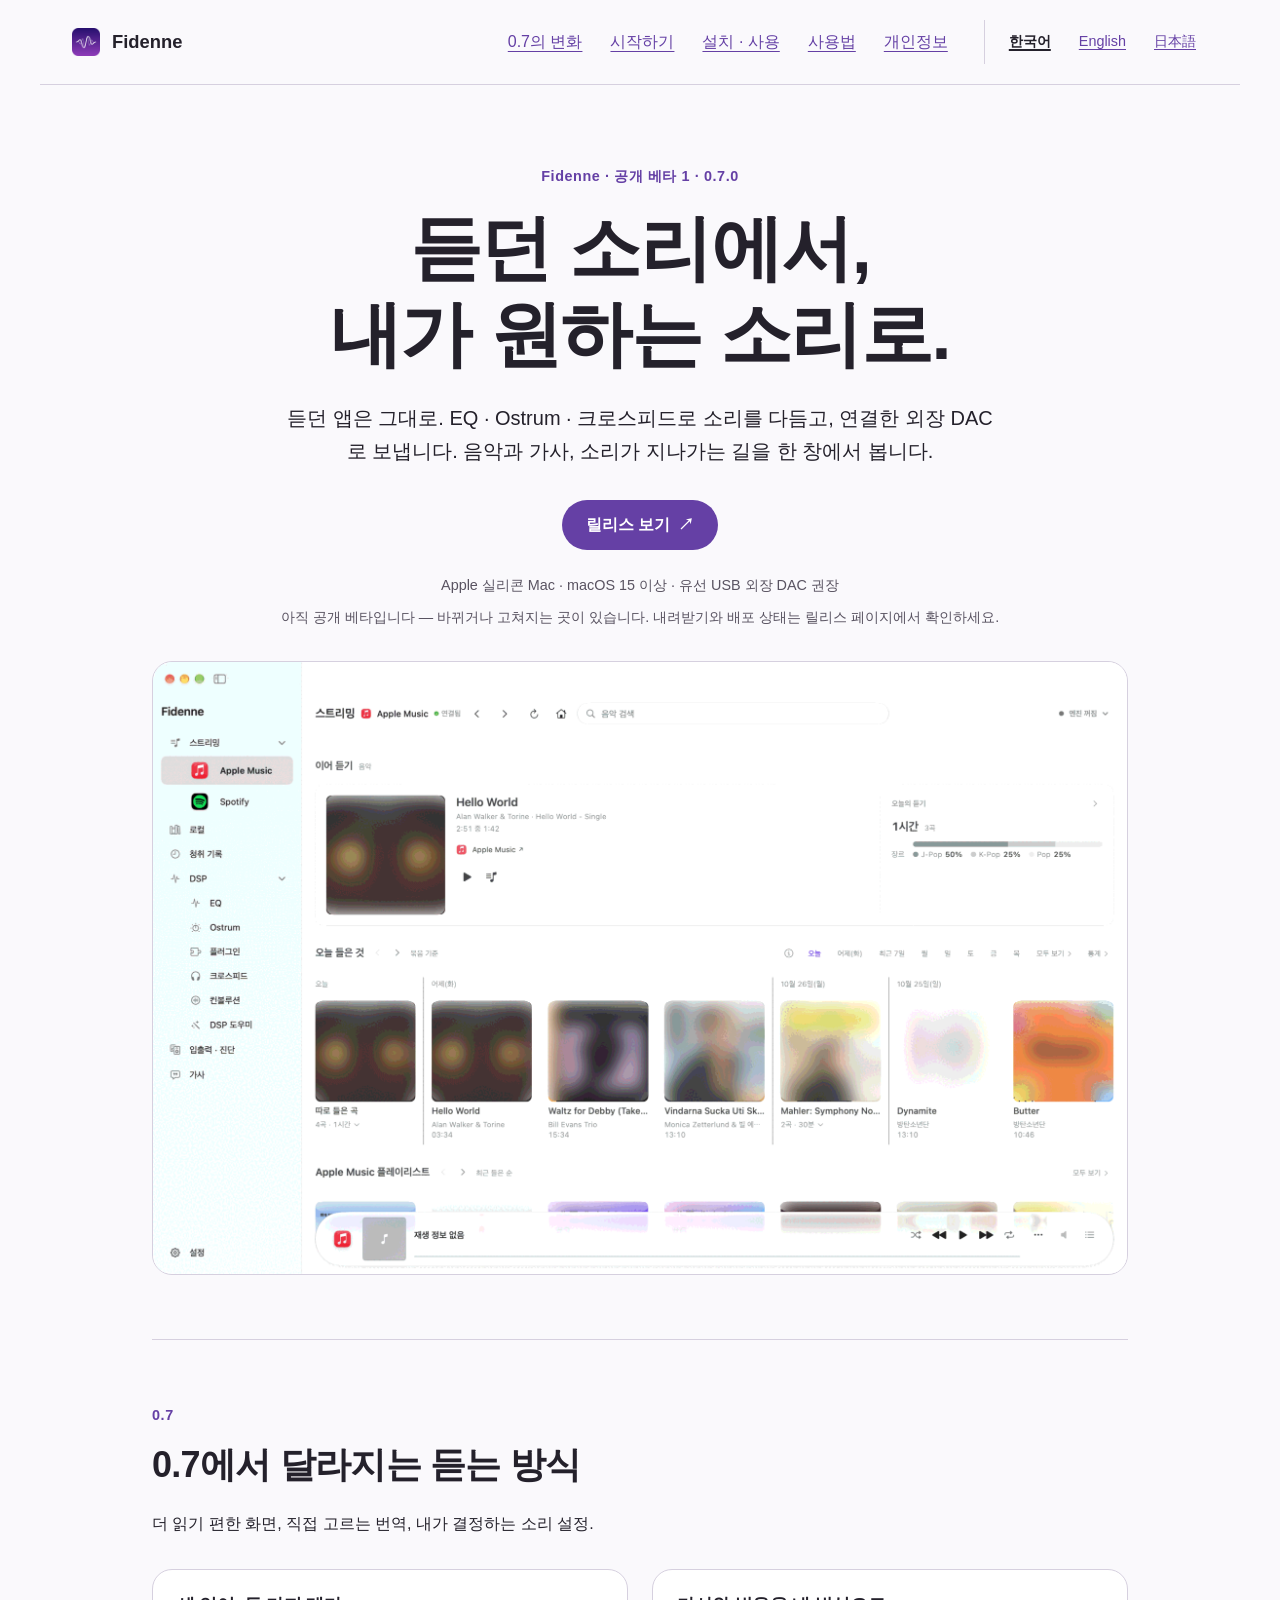
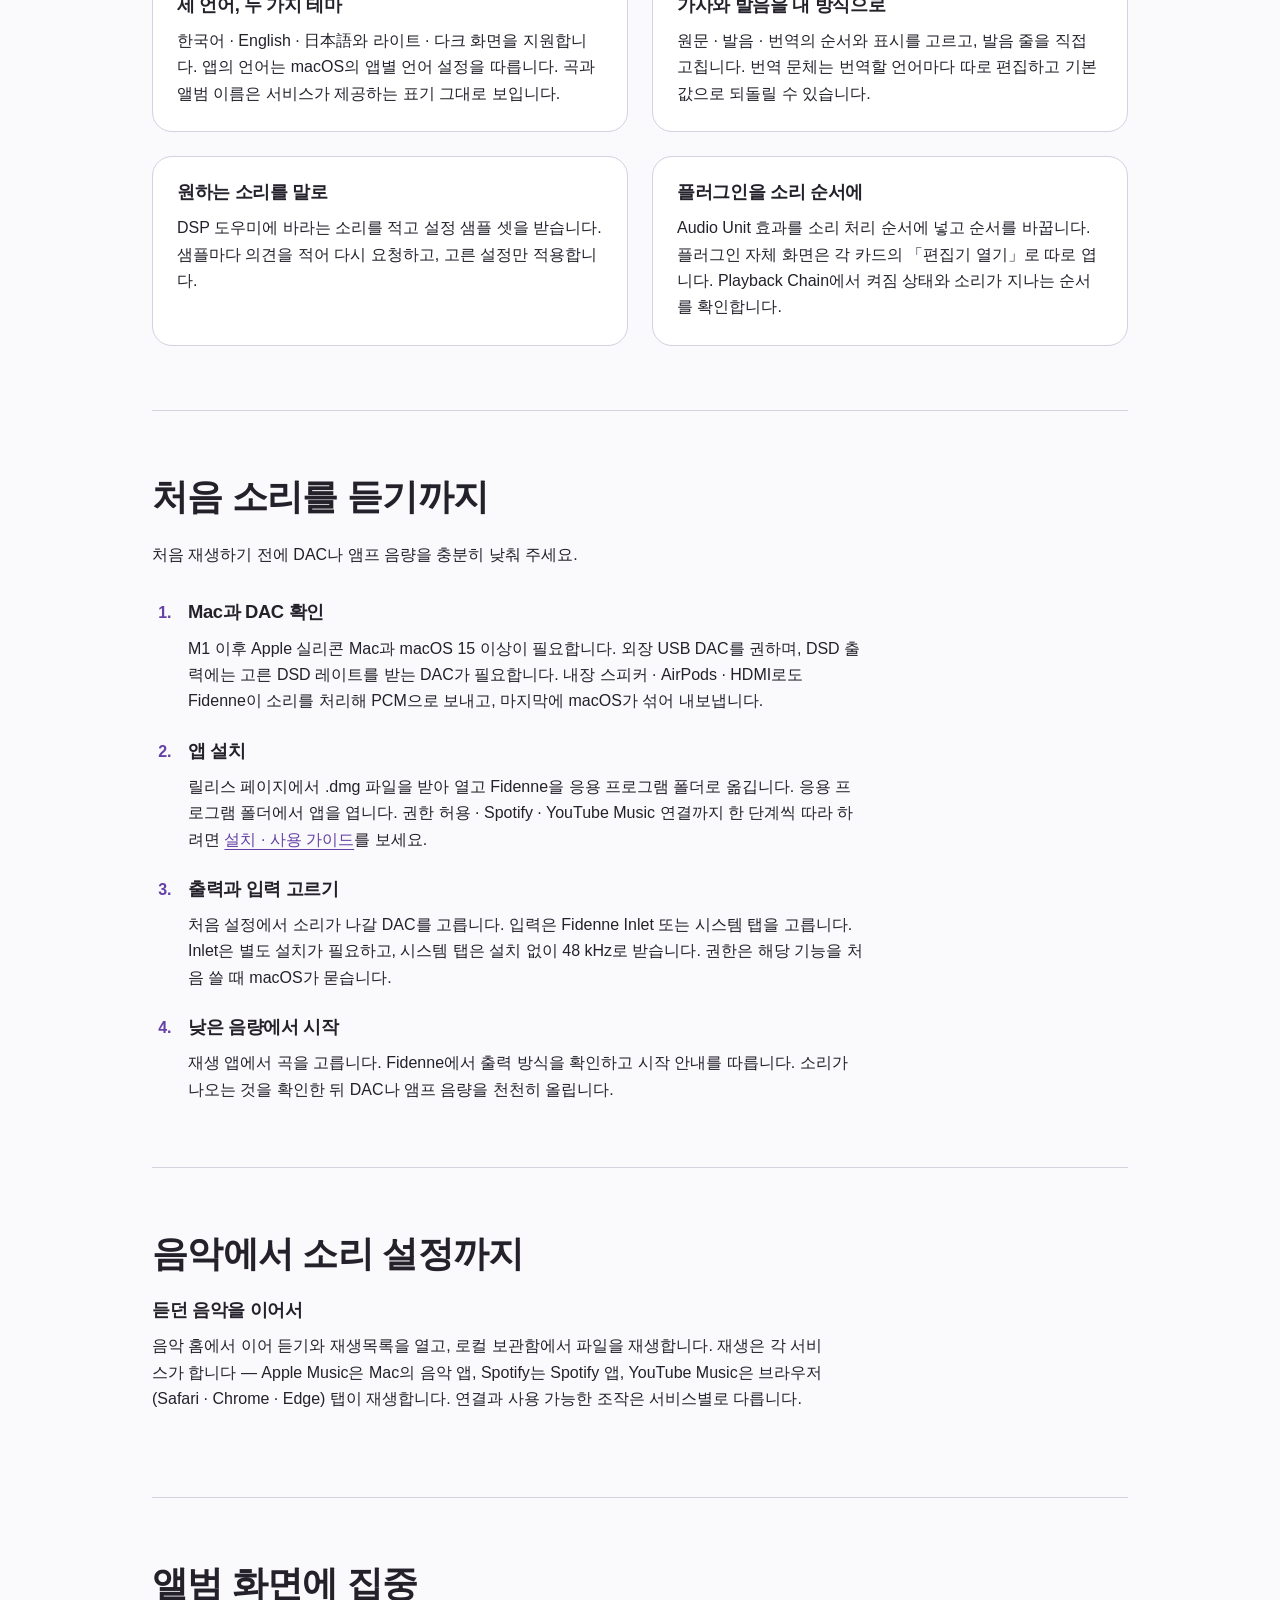
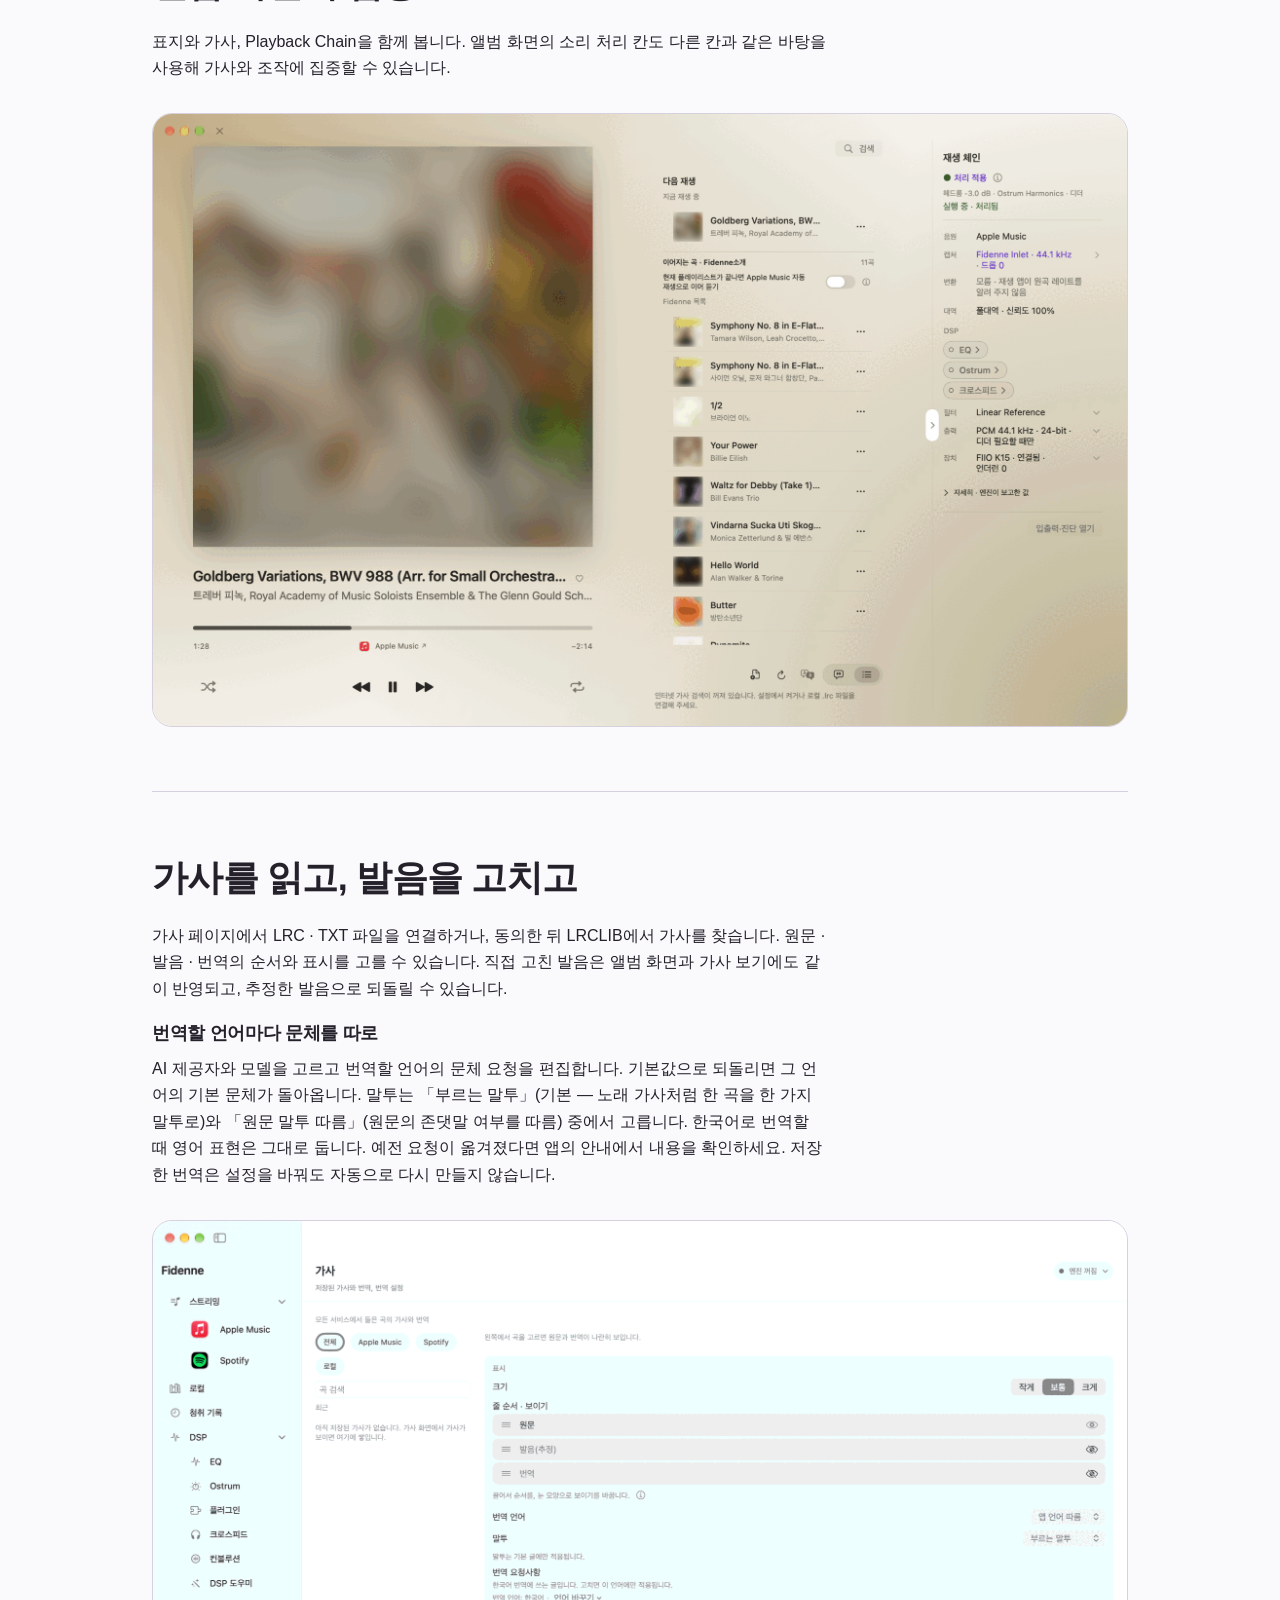
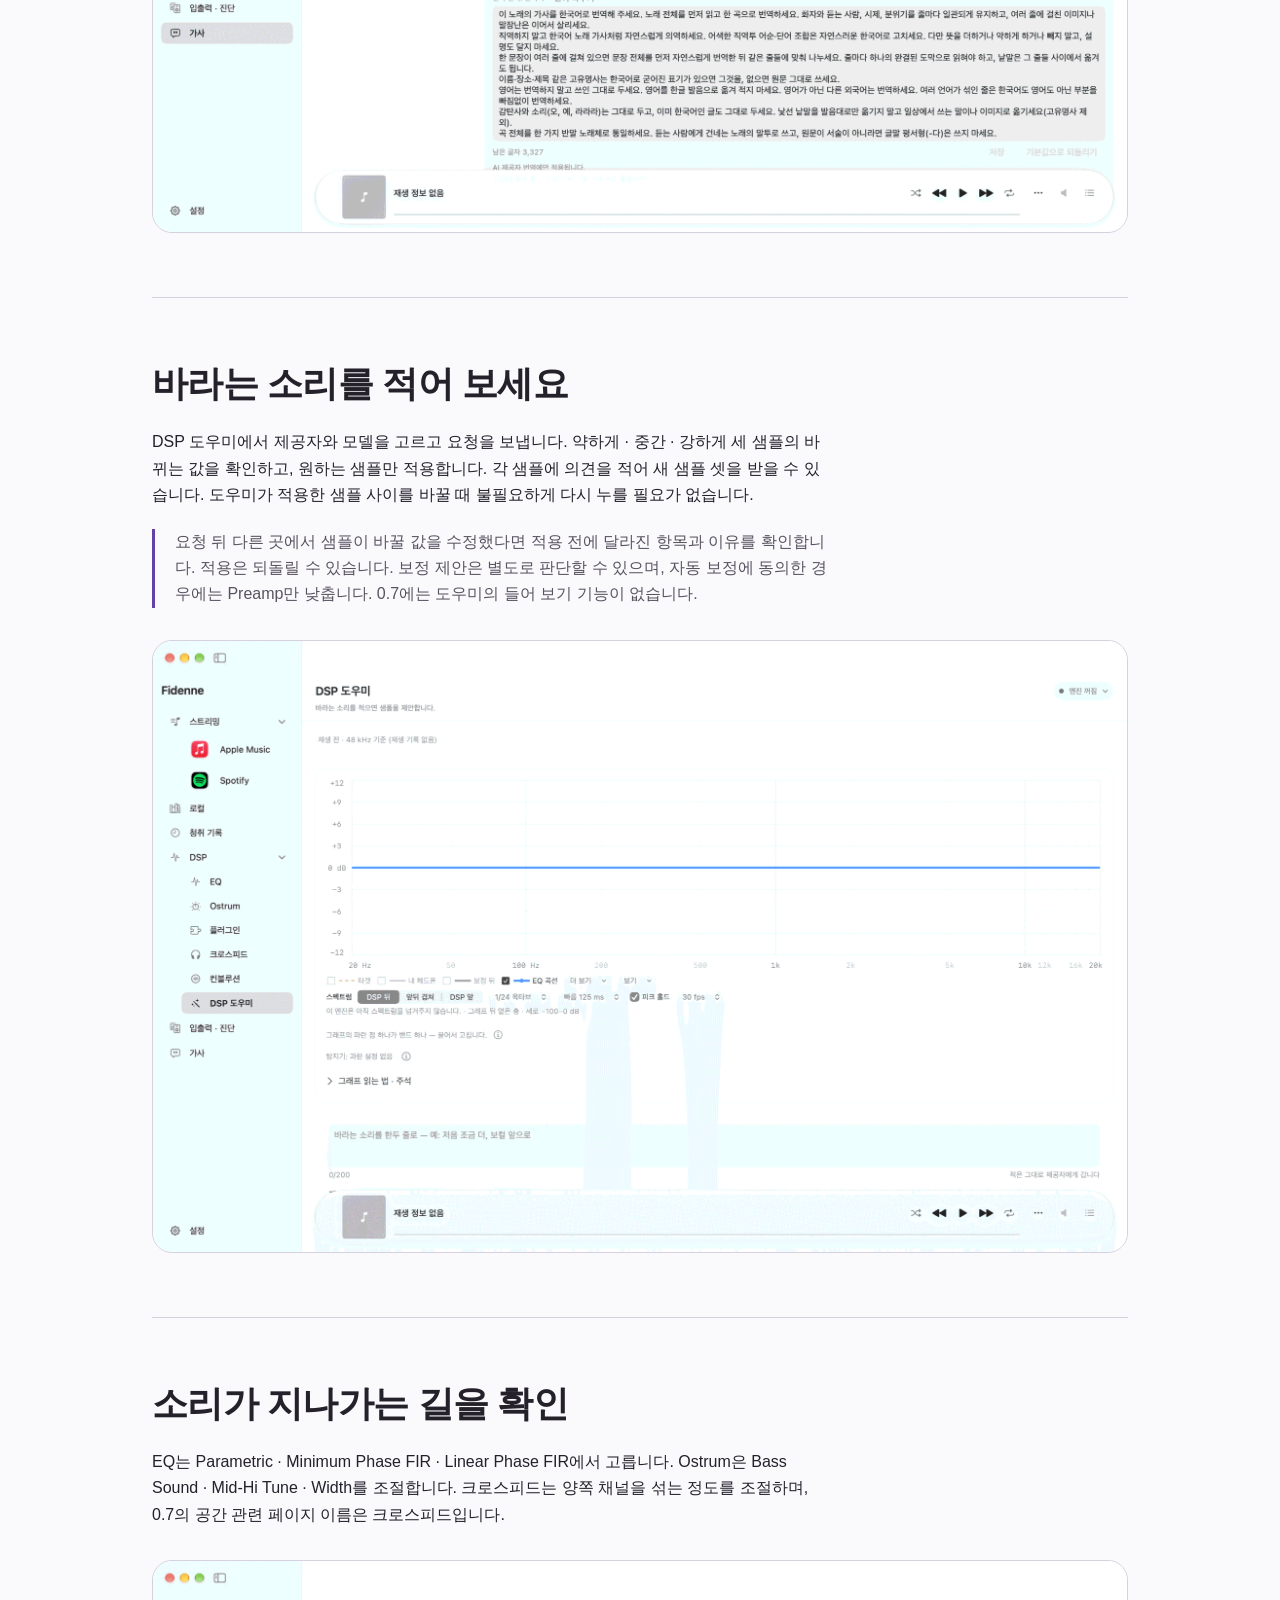
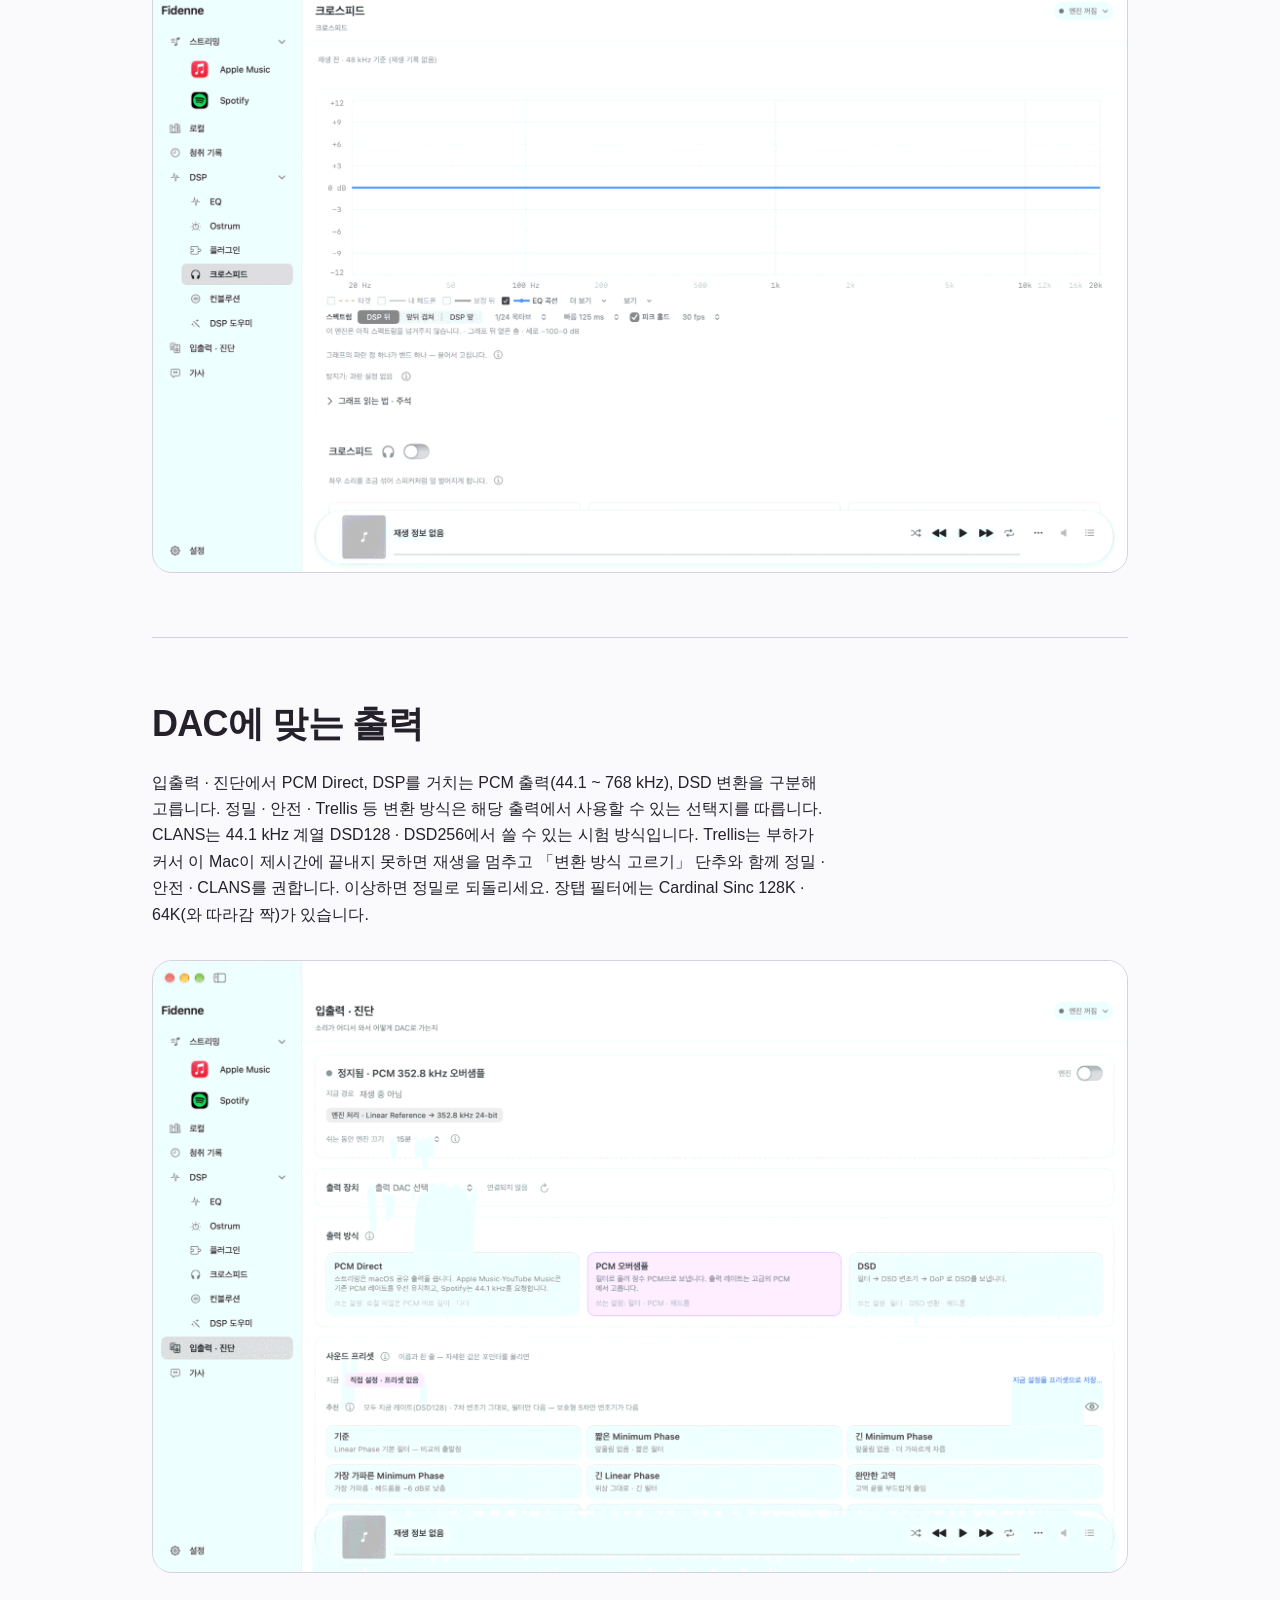
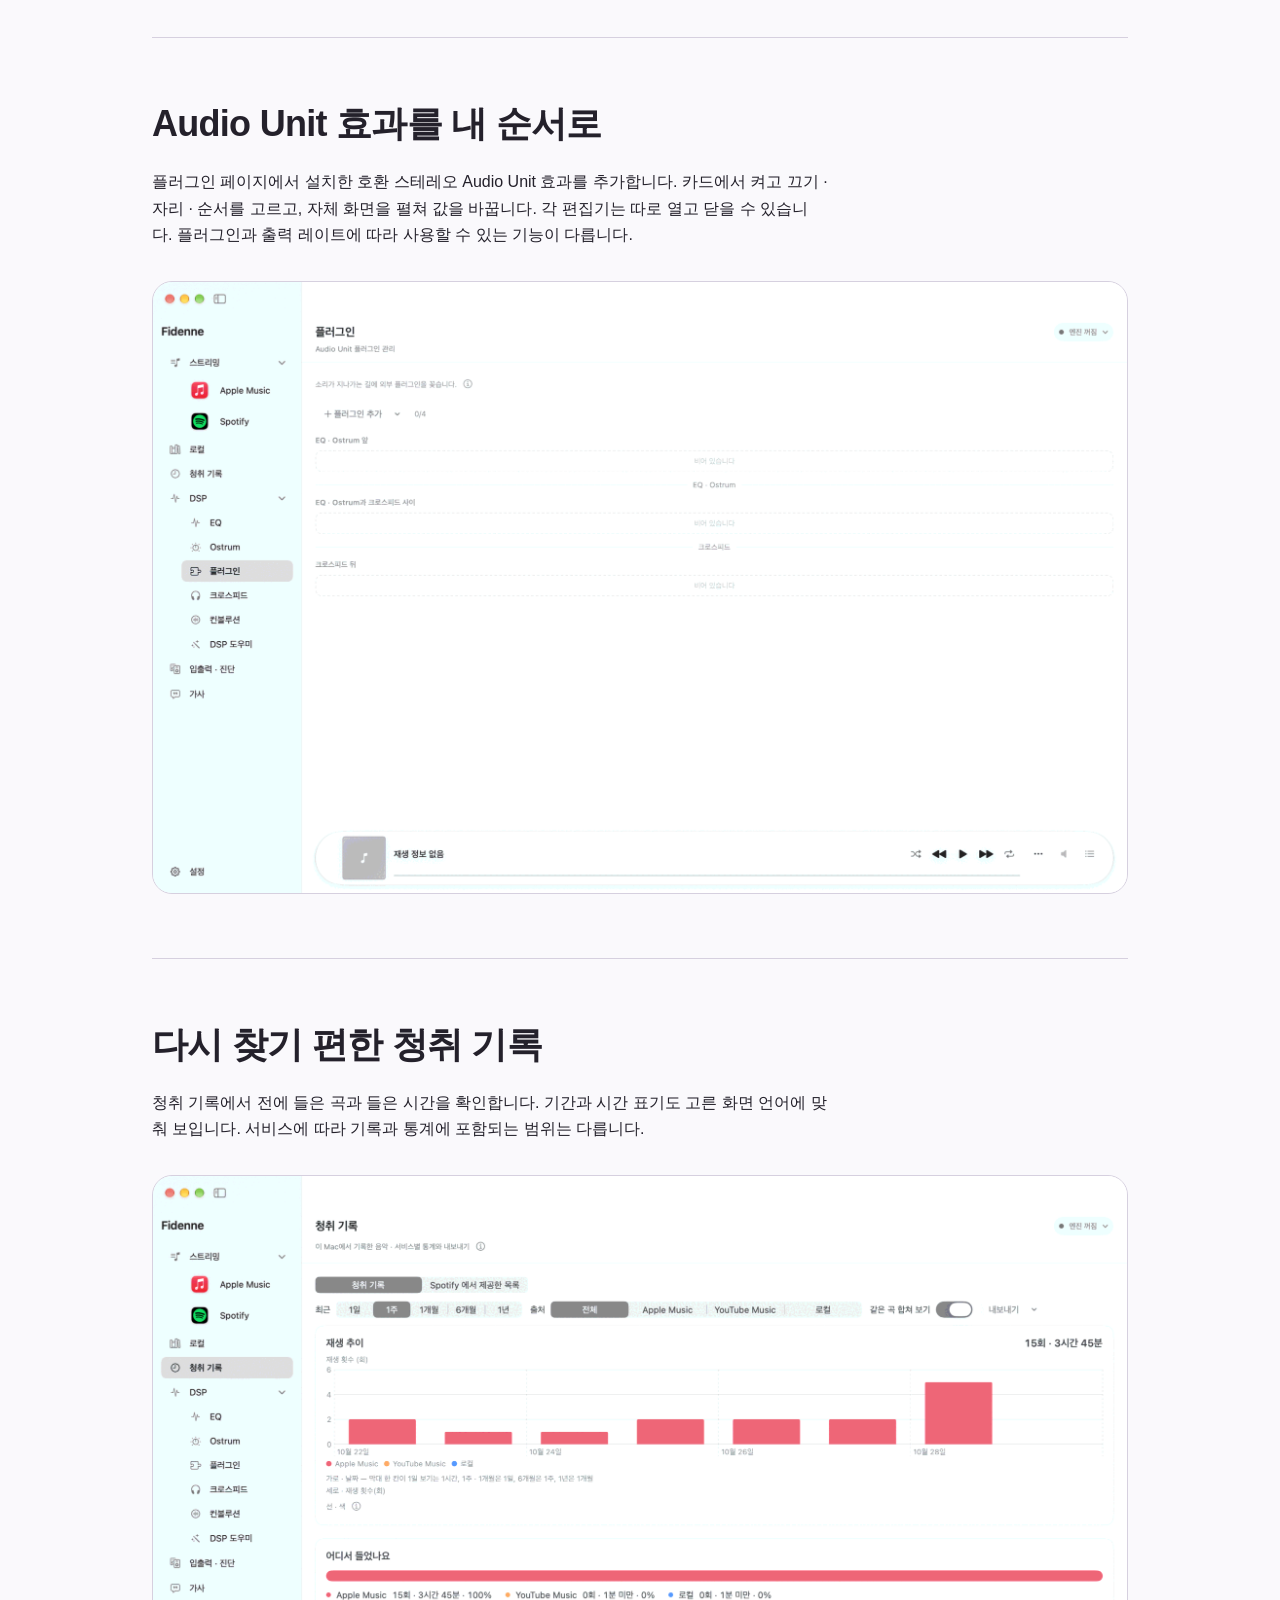
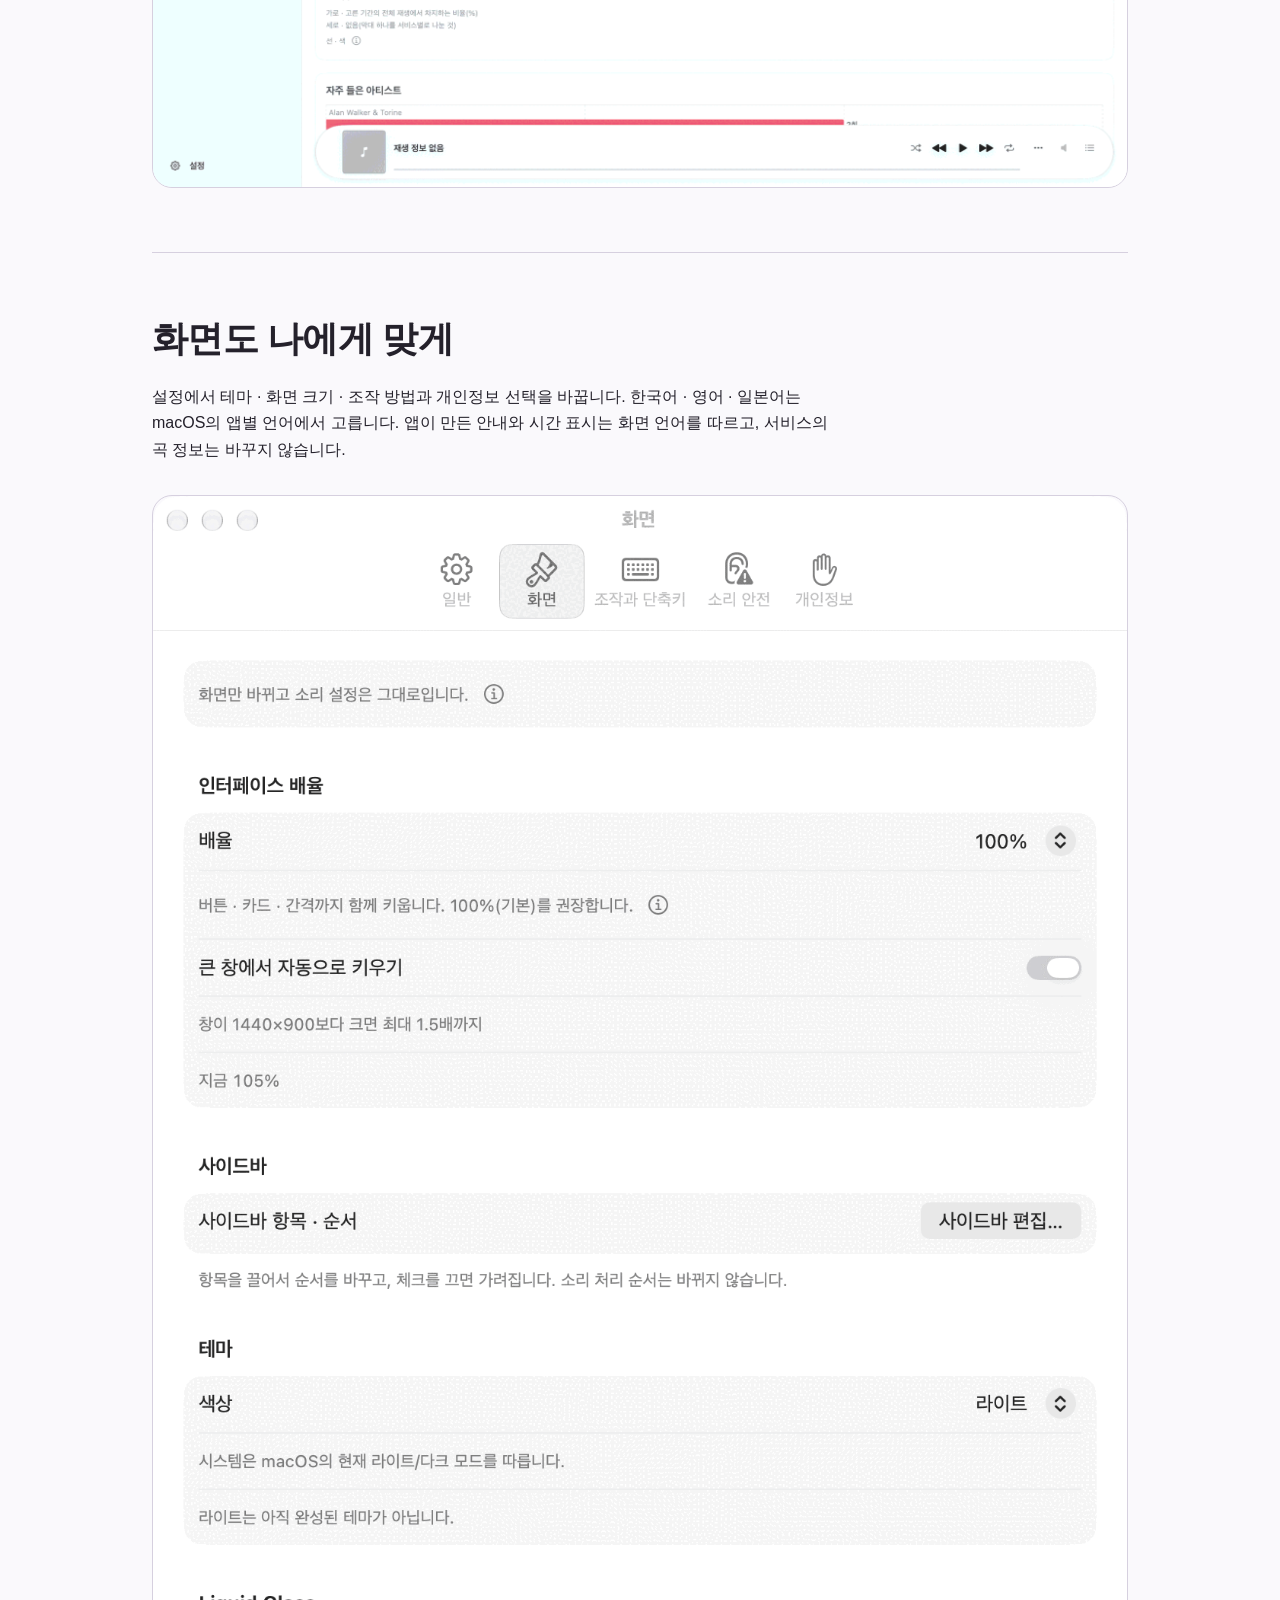
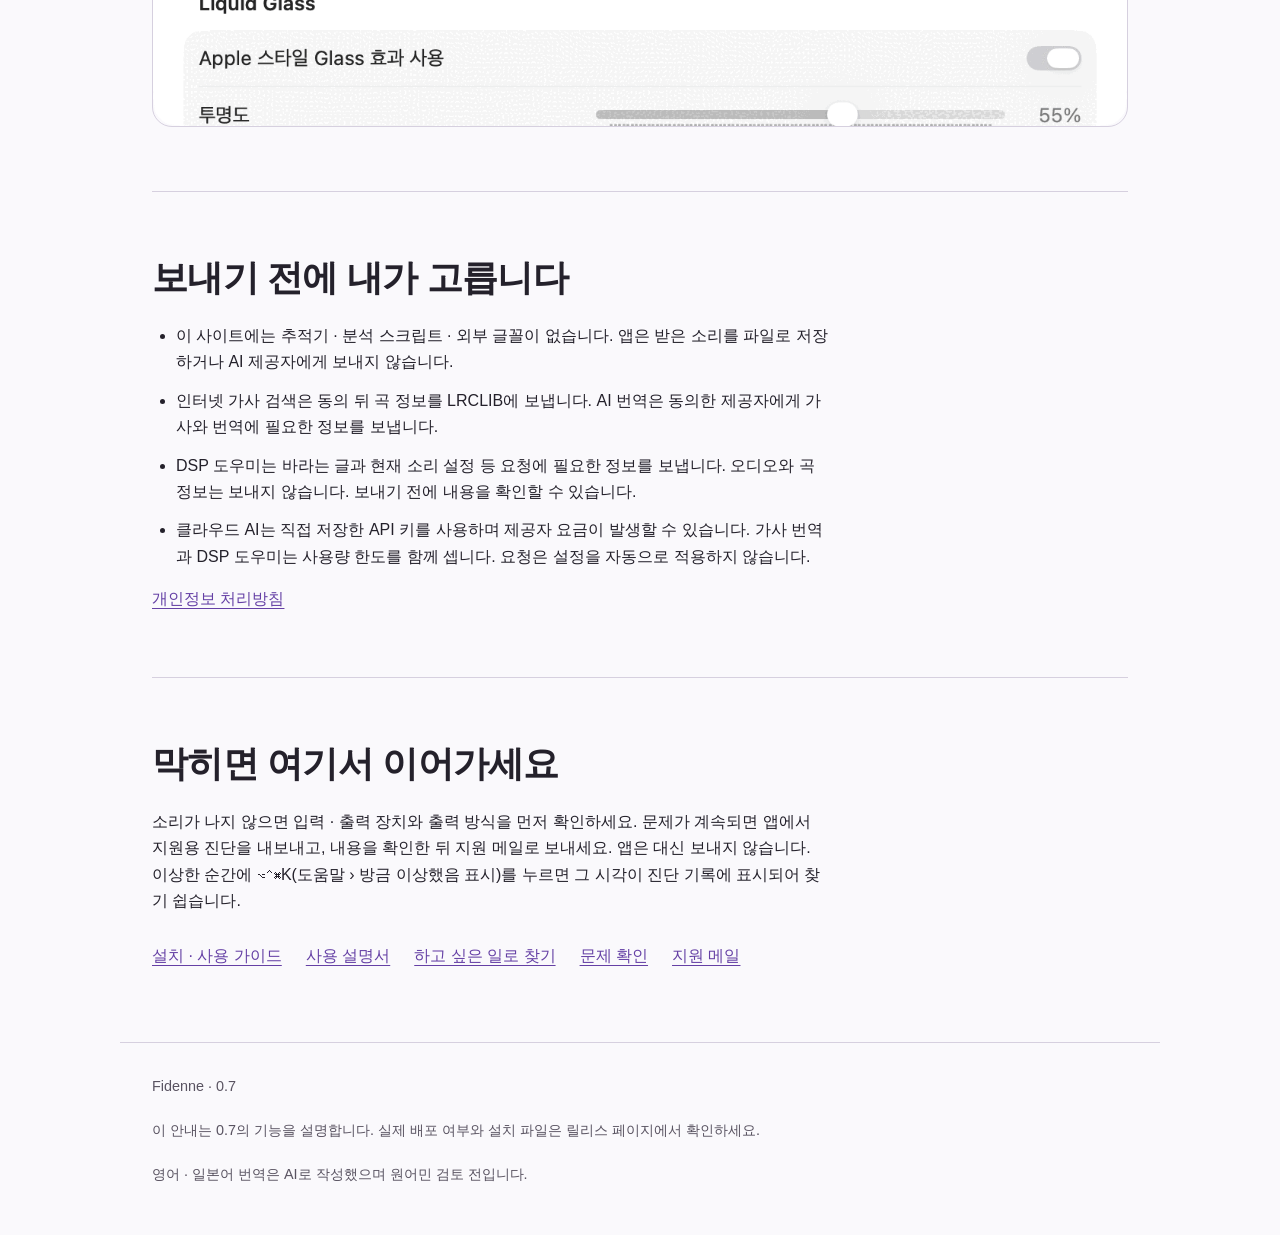
==== commit ec61d3f1: "Fidenne 0.7.0: picture install and use guide [skip ci]" ====
--- a/docs/index.html
+++ b/docs/index.html
@@ -18,7 +18,7 @@
 <a class="skip-link" href="#main">본문으로</a>
 <header class="site-header" id="top">
 <a class="brand" href="#top"><img src="img/icon.png" alt="" width="28" height="28">Fidenne</a>
-<nav aria-label="이 페이지"><a href="#new">0.7의 변화</a><a href="#install">시작하기</a><a href="#usage">사용법</a><a href="#privacy">개인정보</a></nav>
+<nav aria-label="이 페이지"><a href="#new">0.7의 변화</a><a href="#install">시작하기</a><a href="install.html">설치 · 사용</a><a href="#usage">사용법</a><a href="#privacy">개인정보</a></nav>
 <nav class="languages" aria-label="언어"><a href="index.html" lang="ko" hreflang="ko" aria-current="page">한국어</a><a href="en/index.html" lang="en" hreflang="en">English</a><a href="ja/index.html" lang="ja" hreflang="ja">日本語</a></nav>
 </header>
 <main id="main">
@@ -36,7 +36,7 @@
 <article><h3>원하는 소리를 말로</h3><p>DSP 도우미에 바라는 소리를 적고 설정 샘플 셋을 받습니다. 샘플마다 의견을 적어 다시 요청하고, 고른 설정만 적용합니다.</p></article>
 <article><h3>플러그인을 소리 순서에</h3><p>Audio Unit 효과를 소리 처리 순서에 넣고 순서를 바꿉니다. 플러그인 자체 화면은 각 카드의 「편집기 열기」로 따로 엽니다. Playback Chain에서 켜짐 상태와 소리가 지나는 순서를 확인합니다.</p></article></div></section>
 <section id="install" aria-labelledby="install-title"><h2 id="install-title">처음 소리를 듣기까지</h2><p>처음 재생하기 전에 DAC나 앰프 음량을 충분히 낮춰 주세요.</p><ol class="setup-steps"><li><h3>Mac과 DAC 확인</h3><p>M1 이후 Apple 실리콘 Mac과 macOS 15 이상이 필요합니다. 외장 USB DAC를 권하며, DSD 출력에는 고른 DSD 레이트를 받는 DAC가 필요합니다. 내장 스피커 · AirPods · HDMI로도 Fidenne이 소리를 처리해 PCM으로 보내고, 마지막에 macOS가 섞어 내보냅니다.</p></li>
-<li><h3>앱 설치</h3><p>릴리스 페이지에서 .dmg 파일을 받아 열고 Fidenne을 응용 프로그램 폴더로 옮깁니다. 응용 프로그램 폴더에서 앱을 엽니다. 권한 허용 · Spotify · YouTube Music 연결까지 한 단계씩 따라 하려면 <a href="https://github.com/fidenne/fidenne/blob/main/docs/user/GUIDE.md">설치 · 사용 가이드</a>를 보세요.</p></li>
+<li><h3>앱 설치</h3><p>릴리스 페이지에서 .dmg 파일을 받아 열고 Fidenne을 응용 프로그램 폴더로 옮깁니다. 응용 프로그램 폴더에서 앱을 엽니다. 권한 허용 · Spotify · YouTube Music 연결까지 한 단계씩 따라 하려면 <a href="install.html">설치 · 사용 가이드</a>를 보세요.</p></li>
 <li><h3>출력과 입력 고르기</h3><p>처음 설정에서 소리가 나갈 DAC를 고릅니다. 입력은 Fidenne Inlet 또는 시스템 탭을 고릅니다. Inlet은 별도 설치가 필요하고, 시스템 탭은 설치 없이 48 kHz로 받습니다. 권한은 해당 기능을 처음 쓸 때 macOS가 묻습니다.</p></li>
 <li><h3>낮은 음량에서 시작</h3><p>재생 앱에서 곡을 고릅니다. Fidenne에서 출력 방식을 확인하고 시작 안내를 따릅니다. 소리가 나오는 것을 확인한 뒤 DAC나 앰프 음량을 천천히 올립니다.</p></li></ol></section>
 <section id="usage" aria-labelledby="usage-title"><h2 id="usage-title">음악에서 소리 설정까지</h2><h3>듣던 음악을 이어서</h3><p>음악 홈에서 이어 듣기와 재생목록을 열고, 로컬 보관함에서 파일을 재생합니다. 재생은 각 서비스가 합니다 — Apple Music은 Mac의 음악 앱, Spotify는 Spotify 앱, YouTube Music은 브라우저(Safari · Chrome · Edge) 탭이 재생합니다. 연결과 사용 가능한 조작은 서비스별로 다릅니다.</p></section>
@@ -57,7 +57,7 @@
 <section id="settings" aria-labelledby="settings-title"><h2 id="settings-title">화면도 나에게 맞게</h2><p>설정에서 테마 · 화면 크기 · 조작 방법과 개인정보 선택을 바꿉니다. 한국어 · 영어 · 일본어는 macOS의 앱별 언어에서 고릅니다. 앱이 만든 안내와 시간 표시는 화면 언어를 따르고, 서비스의 곡 정보는 바꾸지 않습니다.</p><figure class="screenshot-slot" id="shot-settings">
 <picture><source media="(prefers-color-scheme: dark)" srcset="img/0.7/settings-dark-ko.png"><img src="img/0.7/settings-light-ko.png" alt="화면도 나에게 맞게" loading="lazy"></picture></figure></section>
 <section id="privacy" aria-labelledby="privacy-title"><h2 id="privacy-title">보내기 전에 내가 고릅니다</h2><ul><li>이 사이트에는 추적기 · 분석 스크립트 · 외부 글꼴이 없습니다. 앱은 받은 소리를 파일로 저장하거나 AI 제공자에게 보내지 않습니다.</li><li>인터넷 가사 검색은 동의 뒤 곡 정보를 LRCLIB에 보냅니다. AI 번역은 동의한 제공자에게 가사와 번역에 필요한 정보를 보냅니다.</li><li>DSP 도우미는 바라는 글과 현재 소리 설정 등 요청에 필요한 정보를 보냅니다. 오디오와 곡 정보는 보내지 않습니다. 보내기 전에 내용을 확인할 수 있습니다.</li><li>클라우드 AI는 직접 저장한 API 키를 사용하며 제공자 요금이 발생할 수 있습니다. 가사 번역과 DSP 도우미는 사용량 한도를 함께 셉니다. 요청은 설정을 자동으로 적용하지 않습니다.</li></ul><a href="https://github.com/fidenne/fidenne/blob/main/PRIVACY.md">개인정보 처리방침</a></section>
-<section id="help" aria-labelledby="help-title"><h2 id="help-title">막히면 여기서 이어가세요</h2><p>소리가 나지 않으면 입력 · 출력 장치와 출력 방식을 먼저 확인하세요. 문제가 계속되면 앱에서 지원용 진단을 내보내고, 내용을 확인한 뒤 지원 메일로 보내세요. 앱은 대신 보내지 않습니다. 이상한 순간에 ⌥⌃⌘K(도움말 › 방금 이상했음 표시)를 누르면 그 시각이 진단 기록에 표시되어 찾기 쉽습니다.</p><div class="resource-links"><a href="https://github.com/fidenne/fidenne/blob/main/docs/user/GUIDE.md">설치 · 사용 가이드</a><a href="https://github.com/fidenne/fidenne/blob/main/docs/user/MANUAL.md">사용 설명서</a><a href="https://github.com/fidenne/fidenne/blob/main/docs/user/HOW-TO.md">하고 싶은 일로 찾기</a><a href="https://github.com/fidenne/fidenne/blob/main/docs/user/TROUBLESHOOTING.md">문제 확인</a><a href="mailto:fidenne.support@gmail.com">지원 메일</a></div></section>
+<section id="help" aria-labelledby="help-title"><h2 id="help-title">막히면 여기서 이어가세요</h2><p>소리가 나지 않으면 입력 · 출력 장치와 출력 방식을 먼저 확인하세요. 문제가 계속되면 앱에서 지원용 진단을 내보내고, 내용을 확인한 뒤 지원 메일로 보내세요. 앱은 대신 보내지 않습니다. 이상한 순간에 ⌥⌃⌘K(도움말 › 방금 이상했음 표시)를 누르면 그 시각이 진단 기록에 표시되어 찾기 쉽습니다.</p><div class="resource-links"><a href="install.html">설치 · 사용 가이드</a><a href="https://github.com/fidenne/fidenne/blob/main/docs/user/MANUAL.md">사용 설명서</a><a href="https://github.com/fidenne/fidenne/blob/main/docs/user/HOW-TO.md">하고 싶은 일로 찾기</a><a href="https://github.com/fidenne/fidenne/blob/main/docs/user/TROUBLESHOOTING.md">문제 확인</a><a href="mailto:fidenne.support@gmail.com">지원 메일</a></div></section>
 </main>
 <footer><p>Fidenne · 0.7</p><p>이 안내는 0.7의 기능을 설명합니다. 실제 배포 여부와 설치 파일은 릴리스 페이지에서 확인하세요.</p><p>영어 · 일본어 번역은 AI로 작성했으며 원어민 검토 전입니다.</p></footer>
 </body>
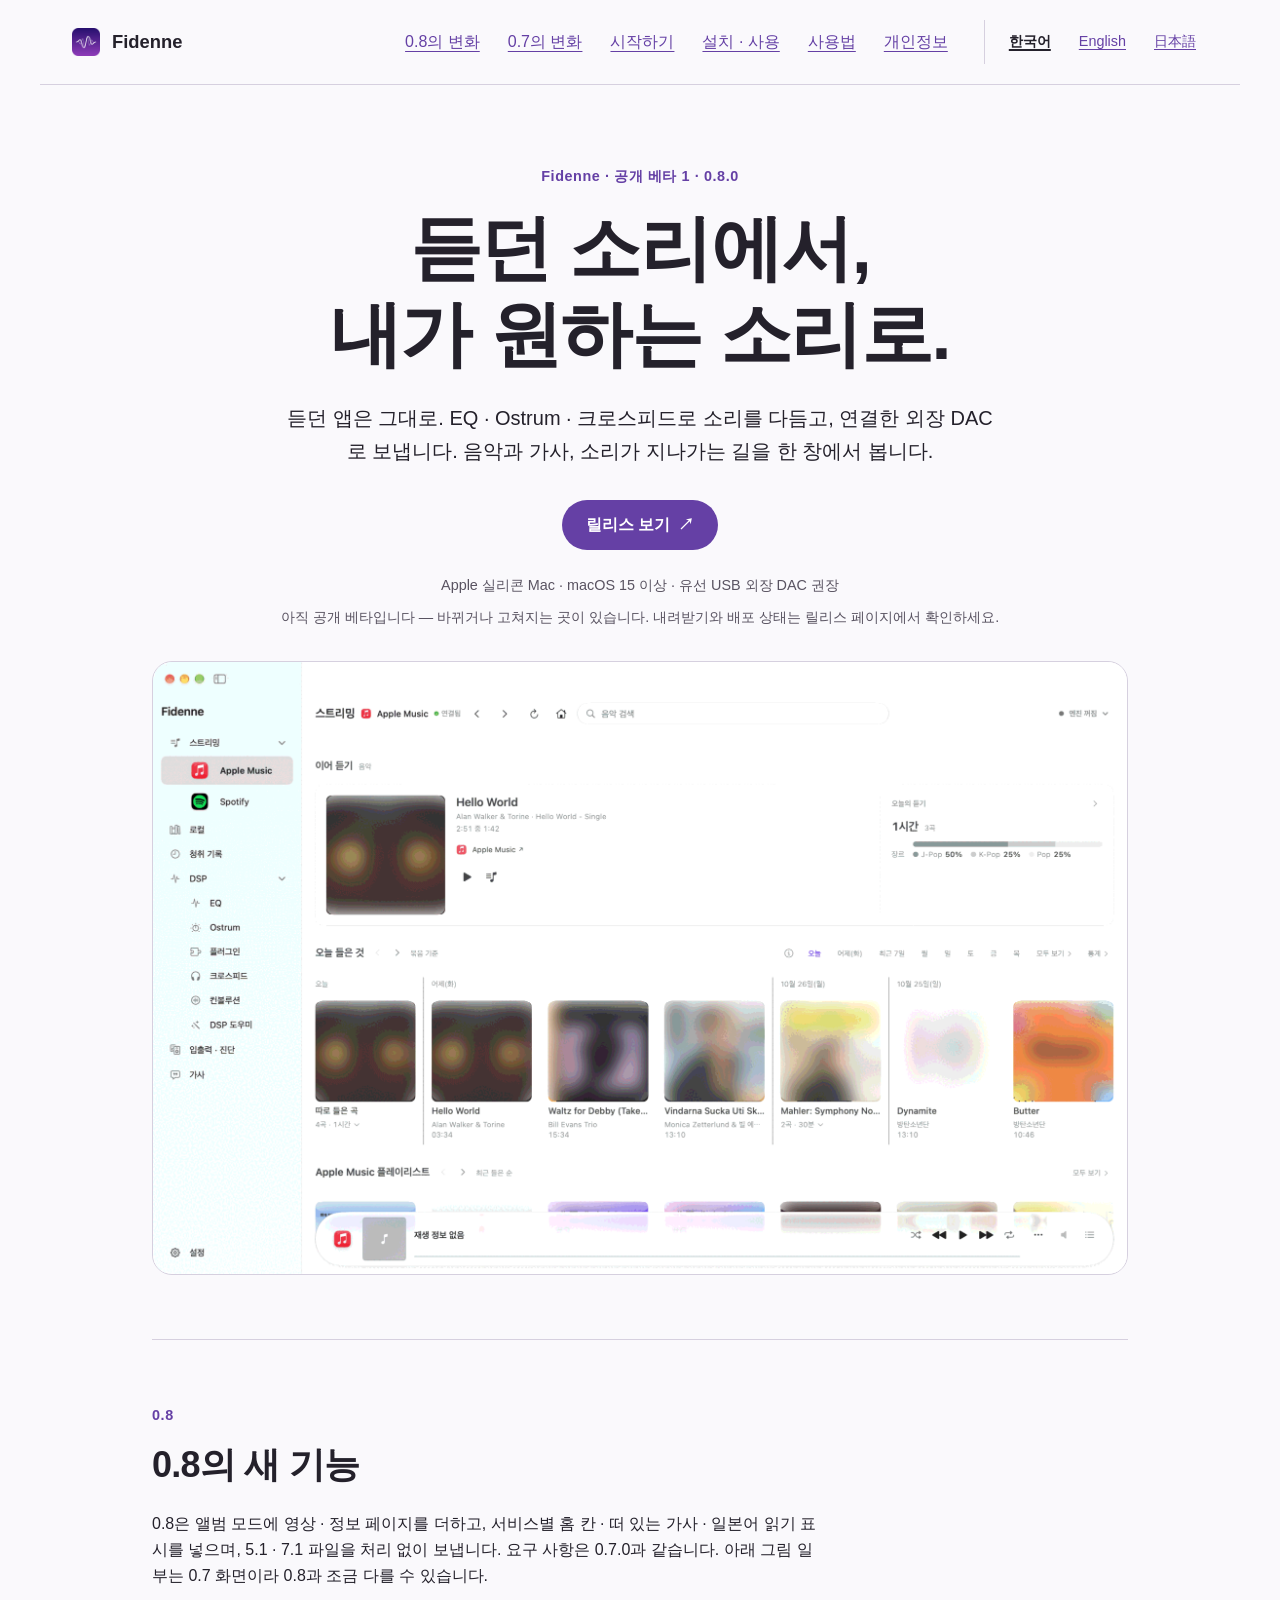
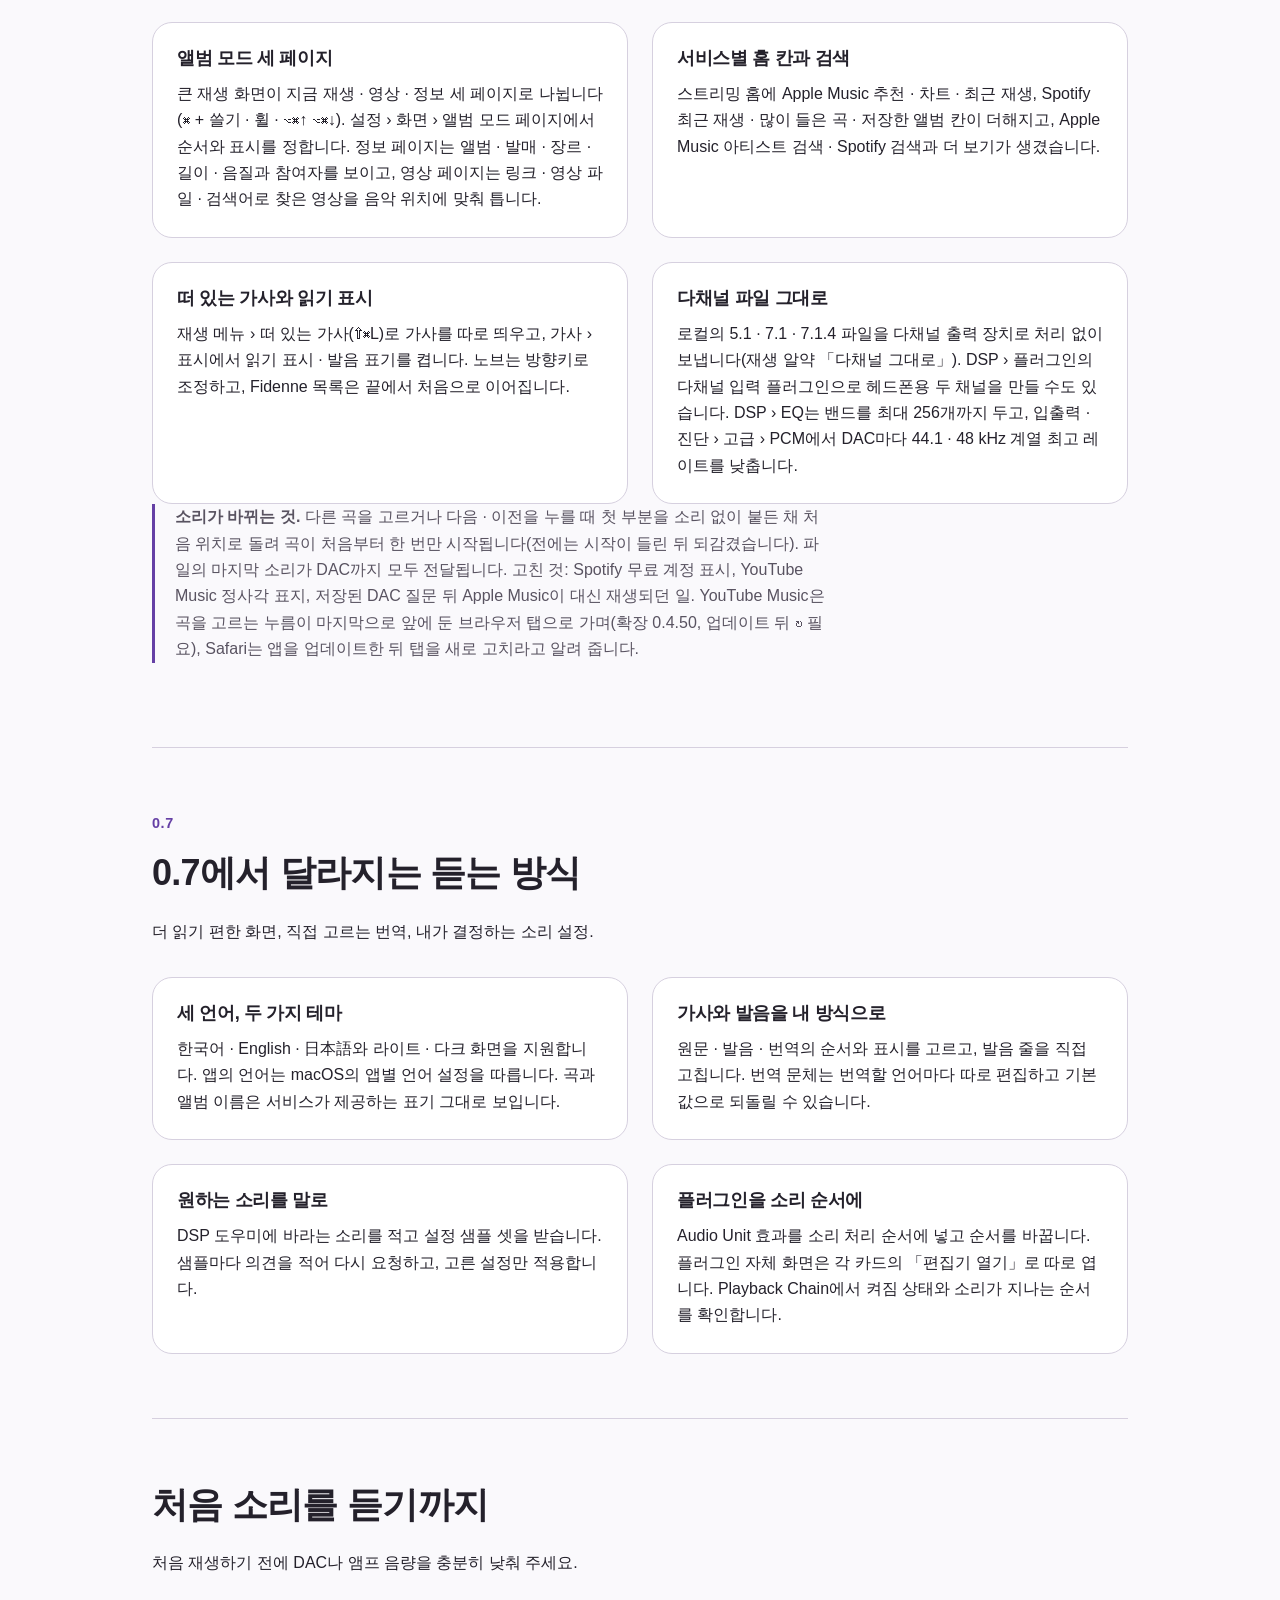
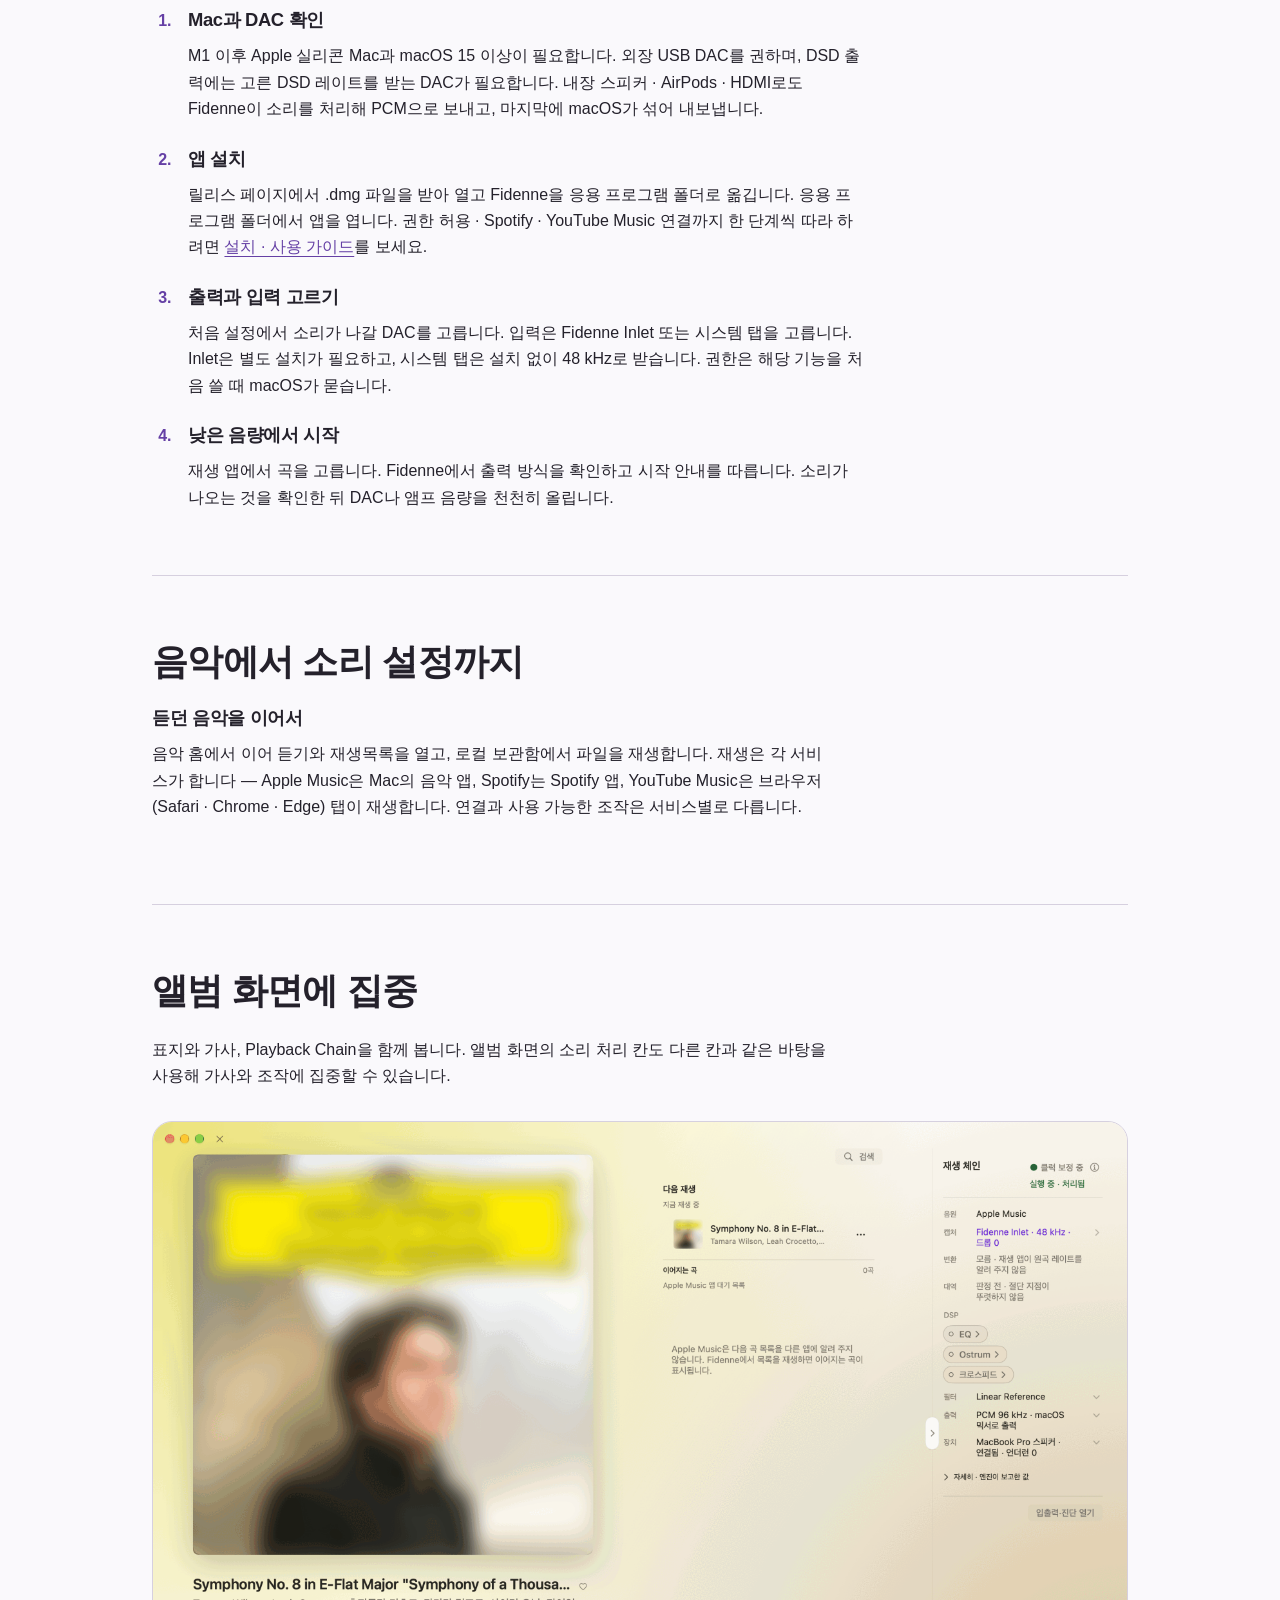
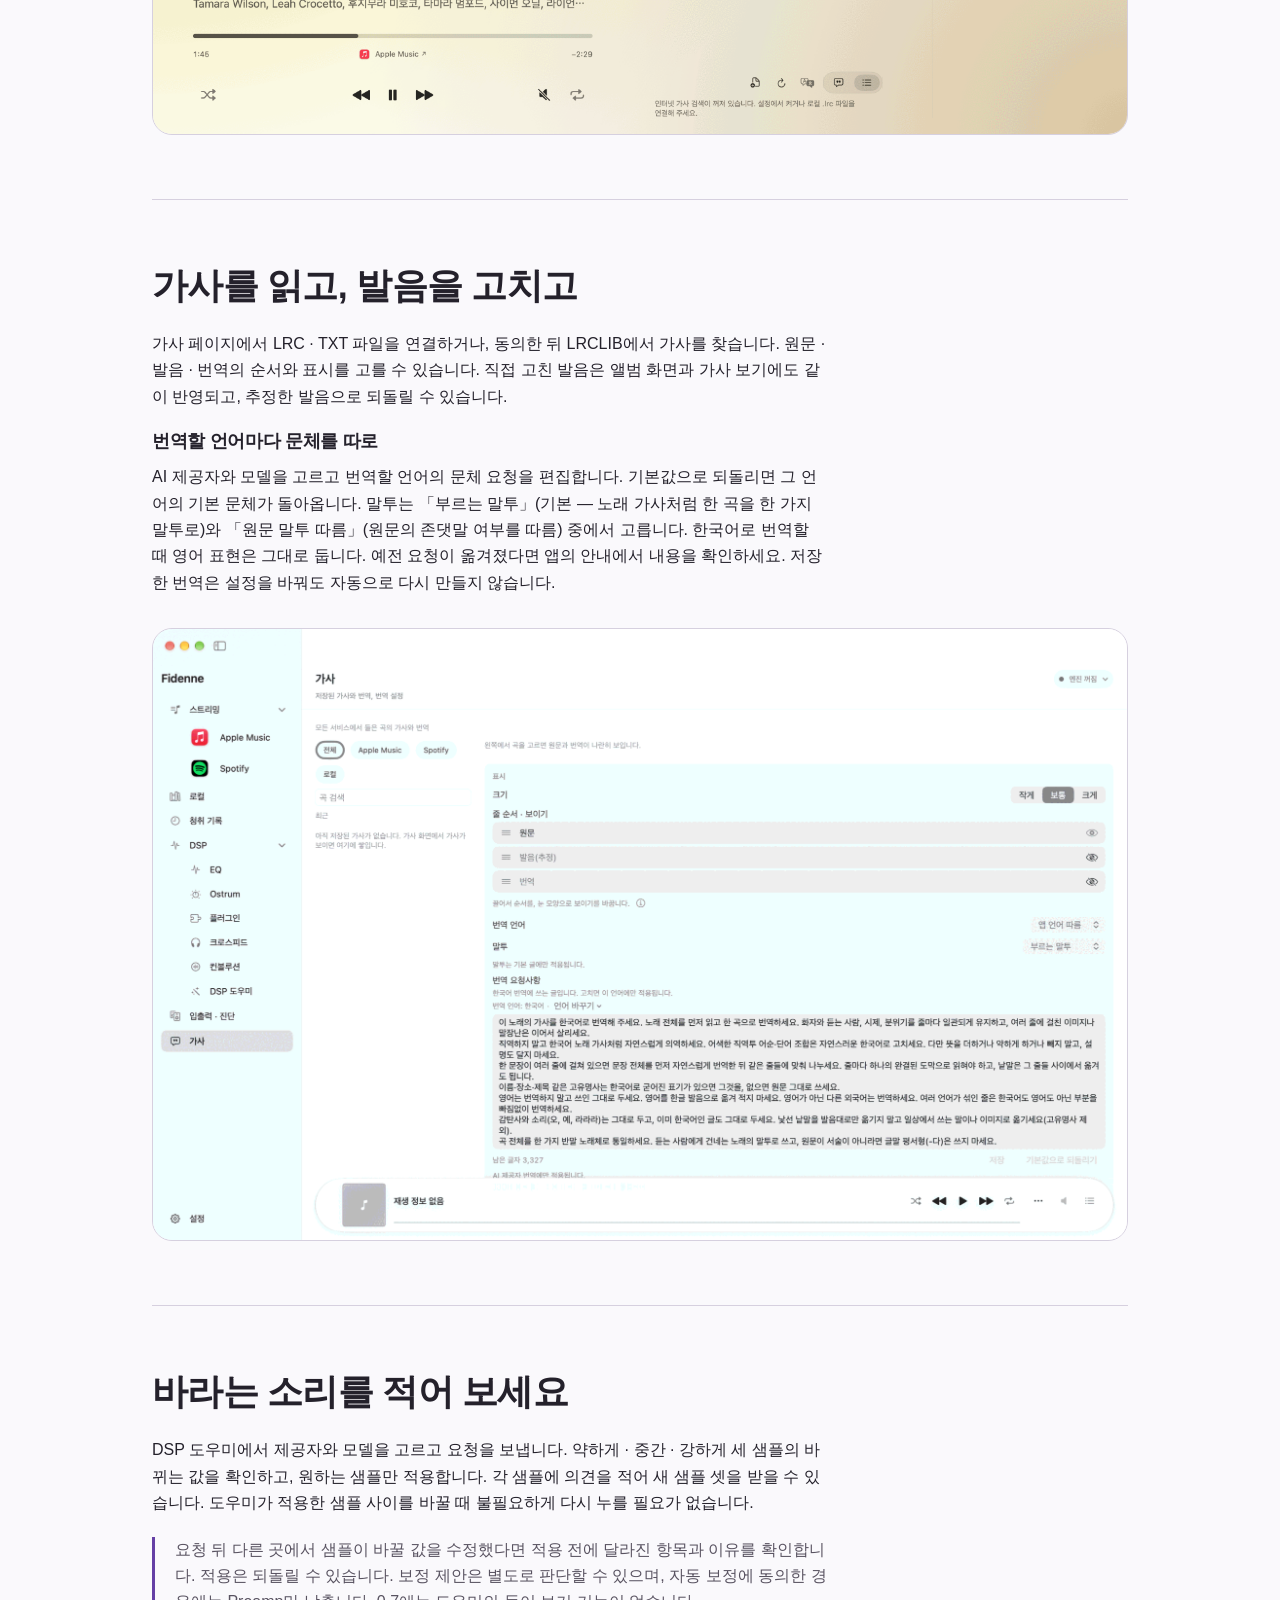
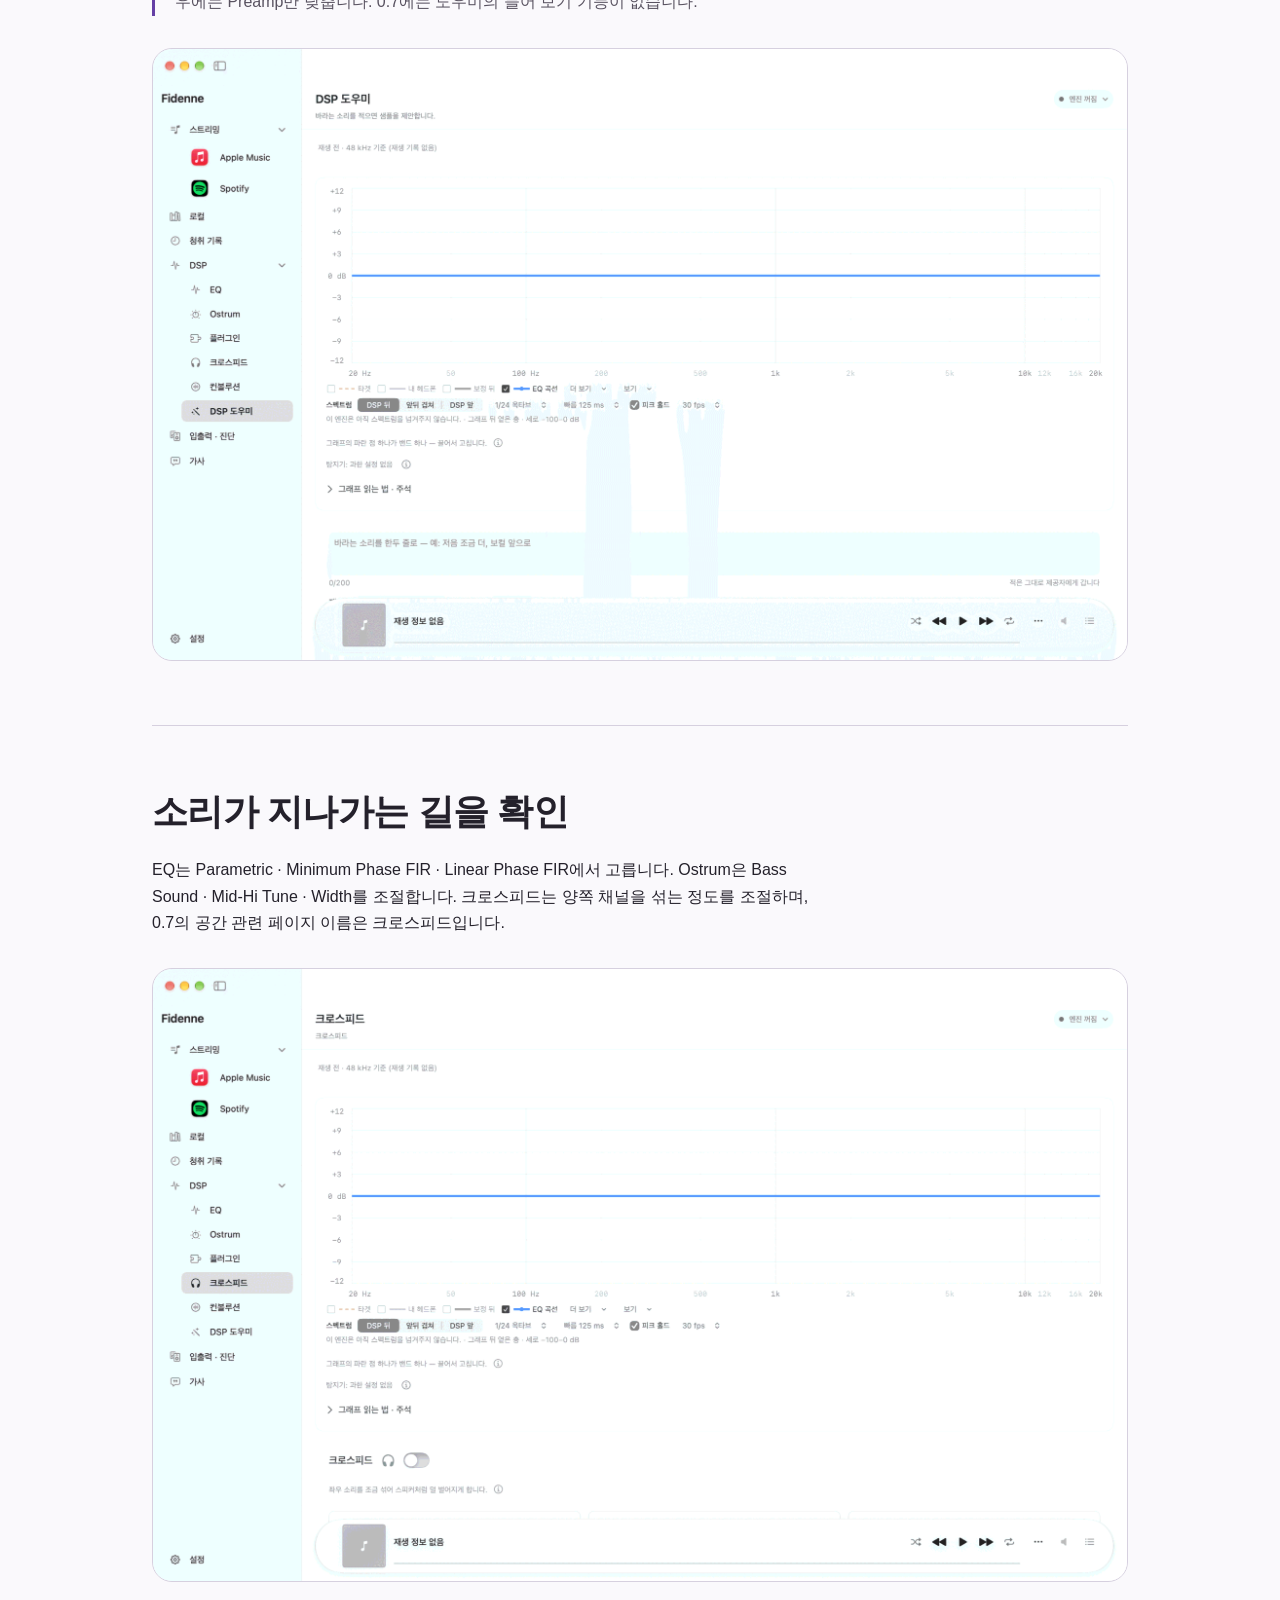
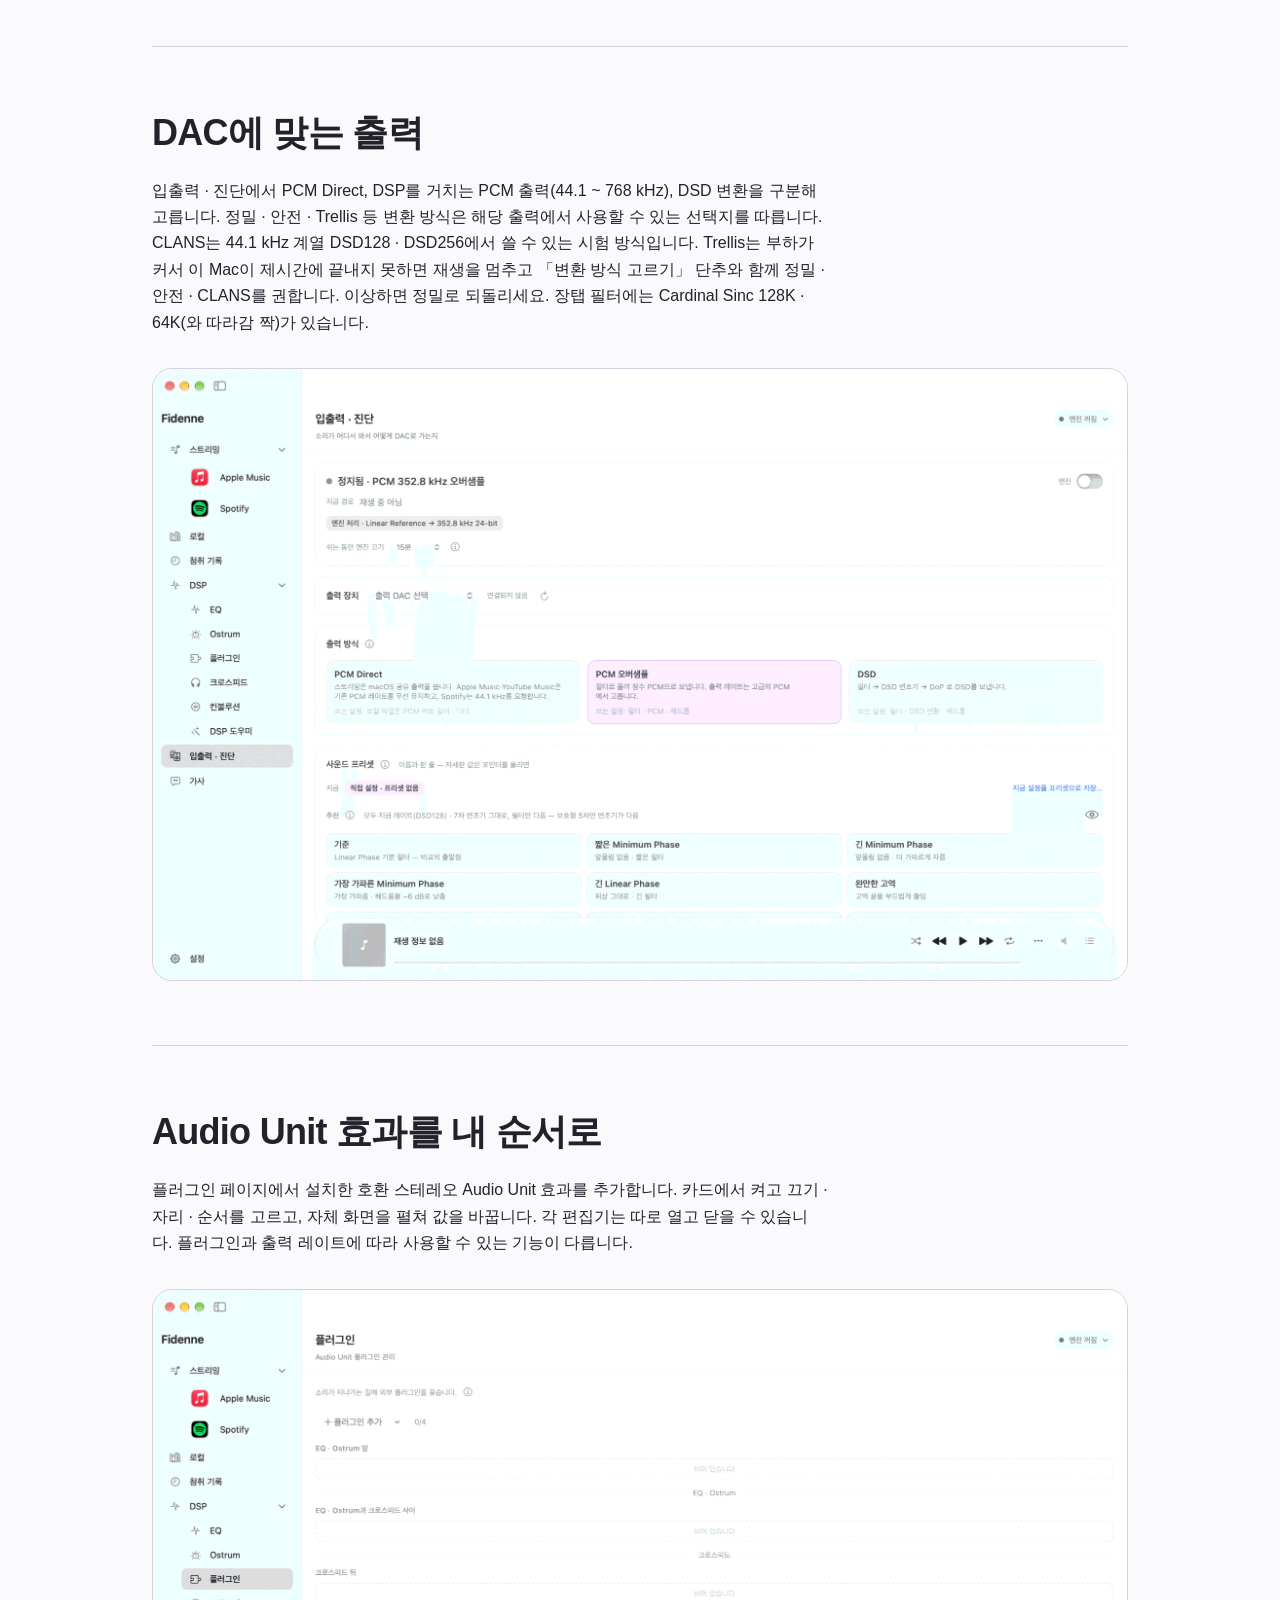
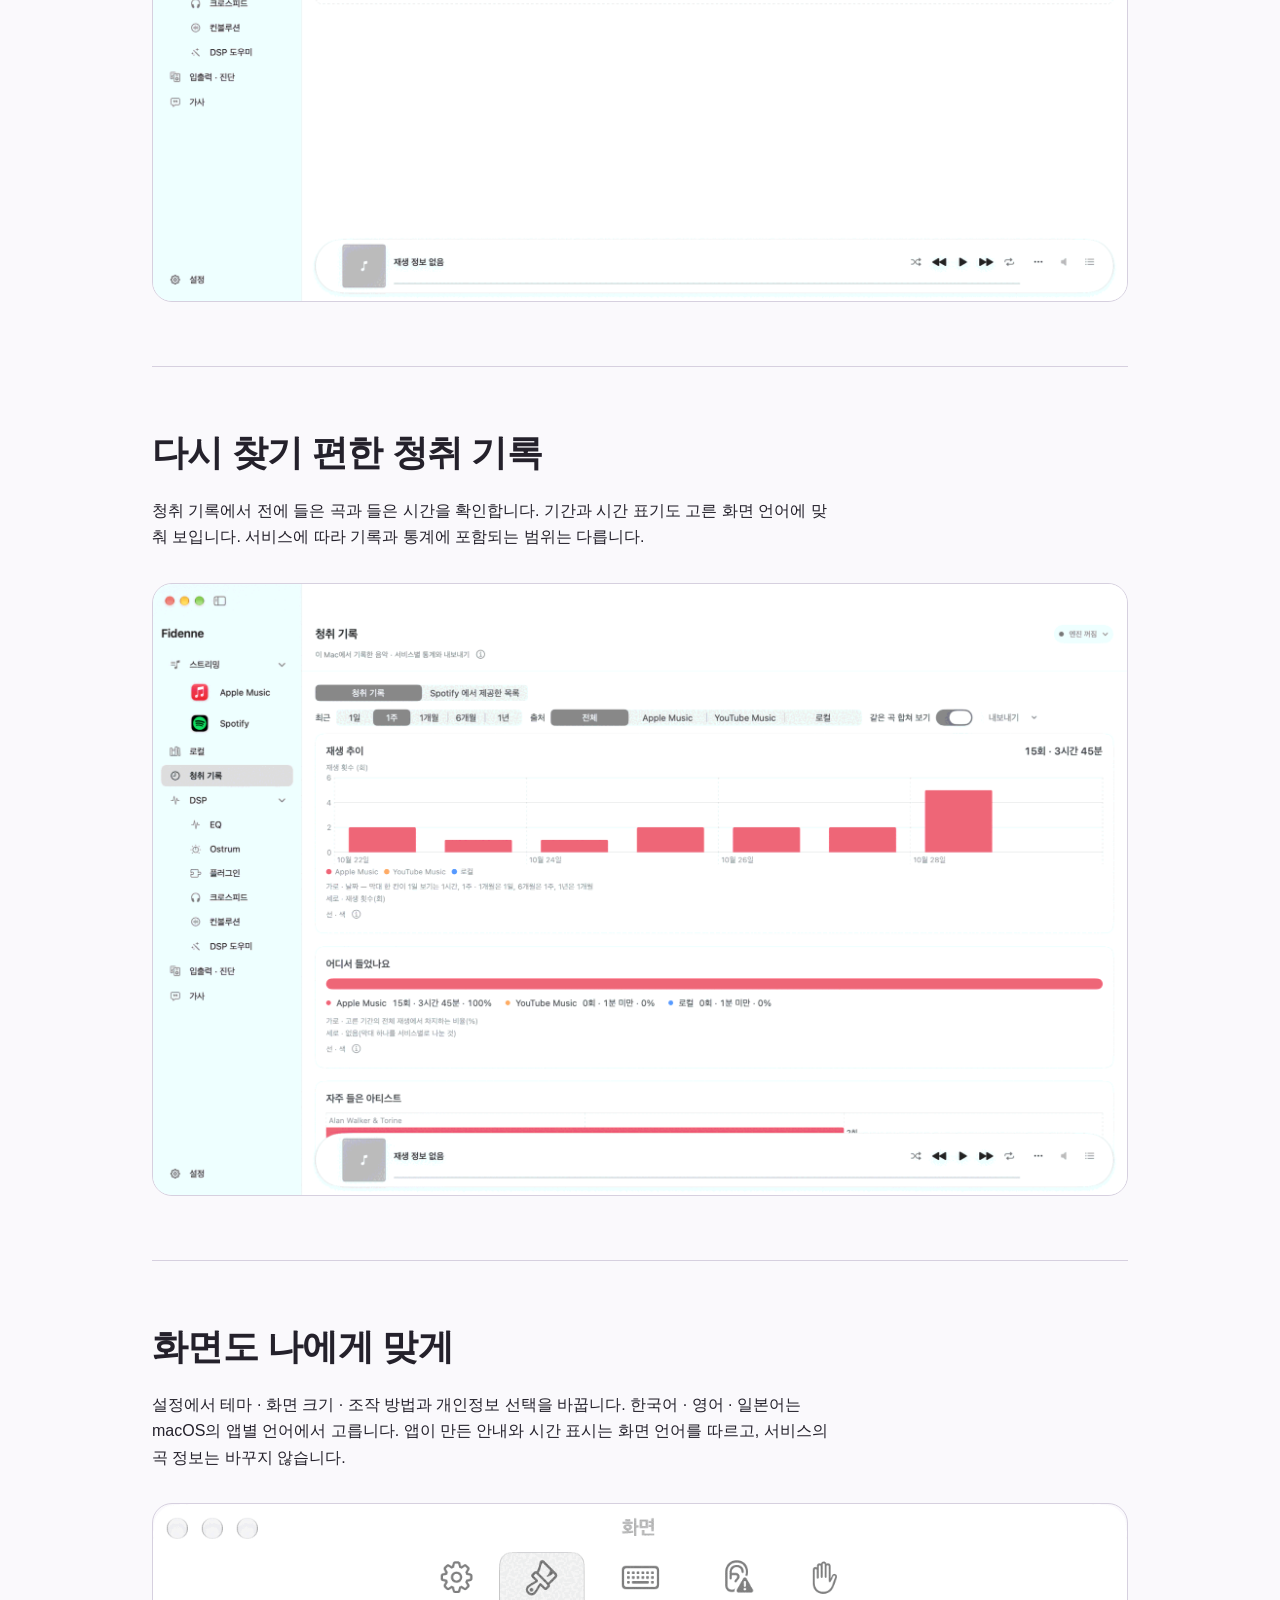
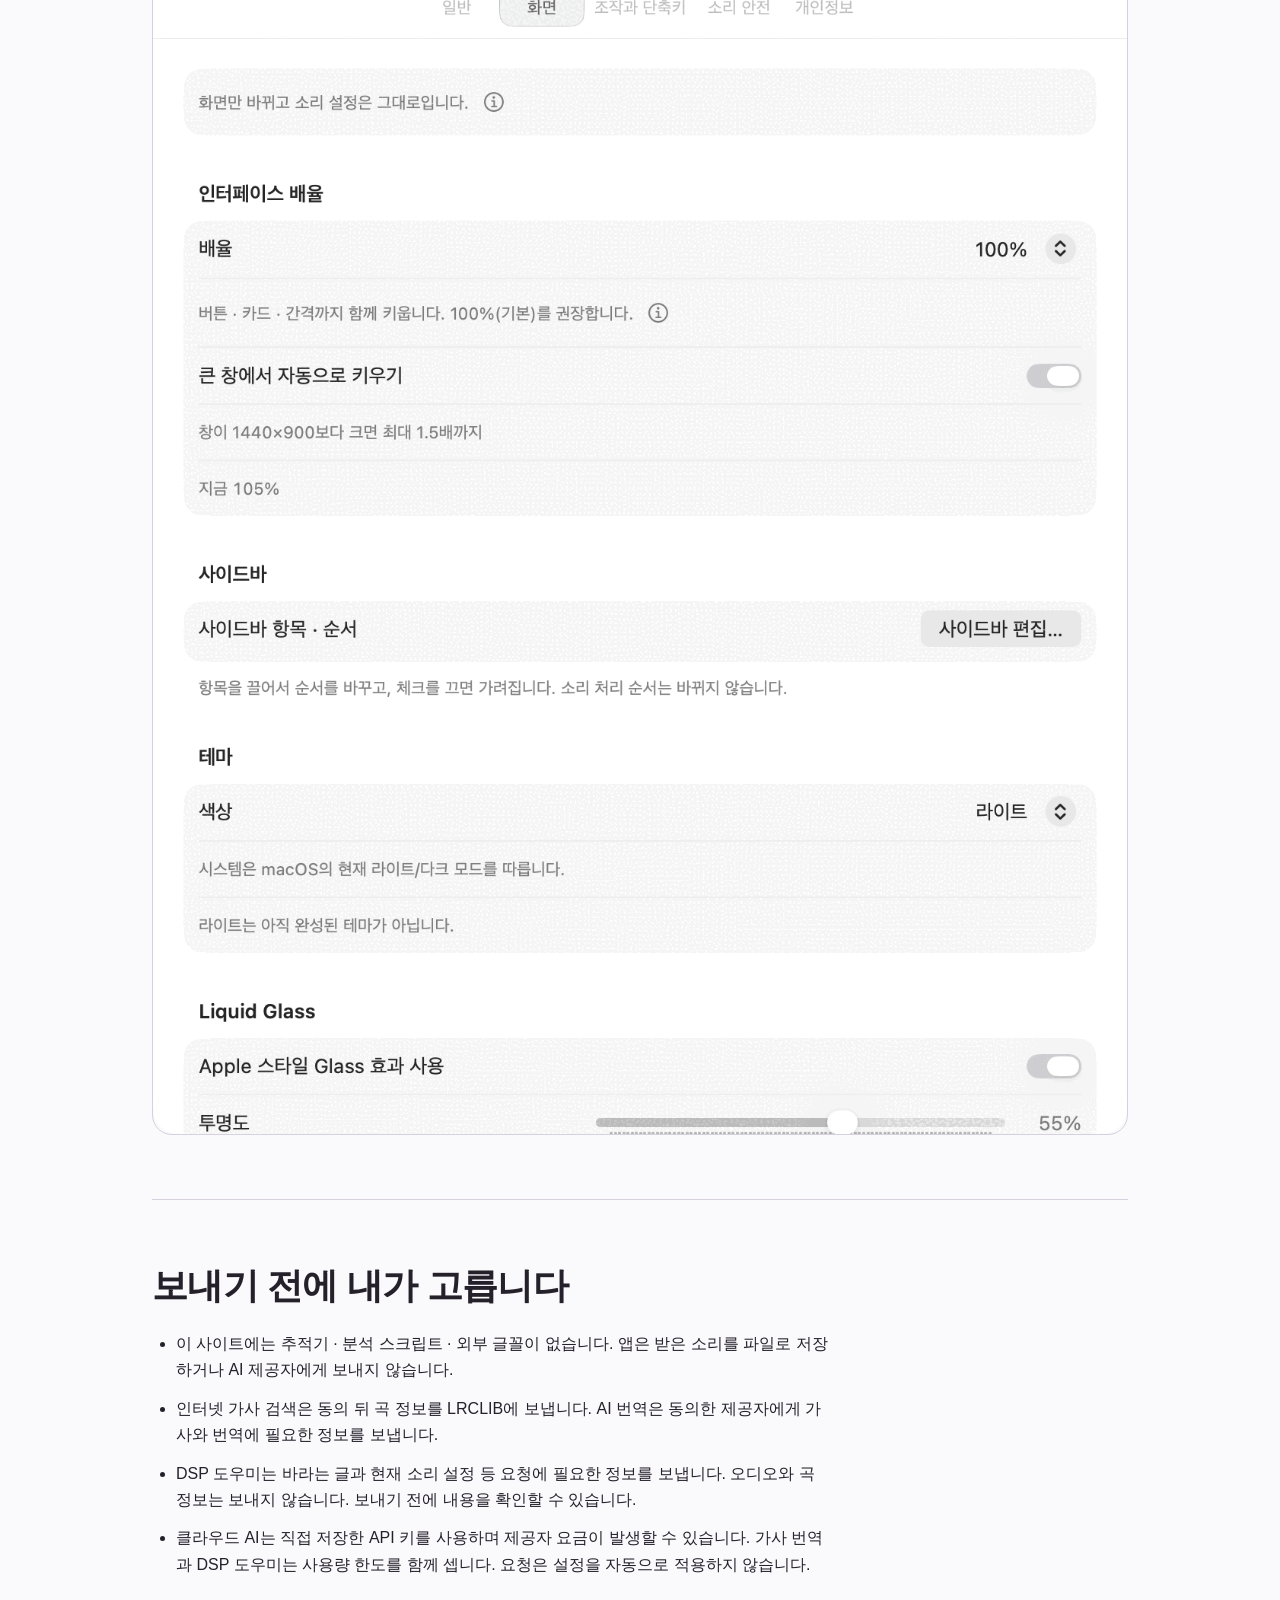
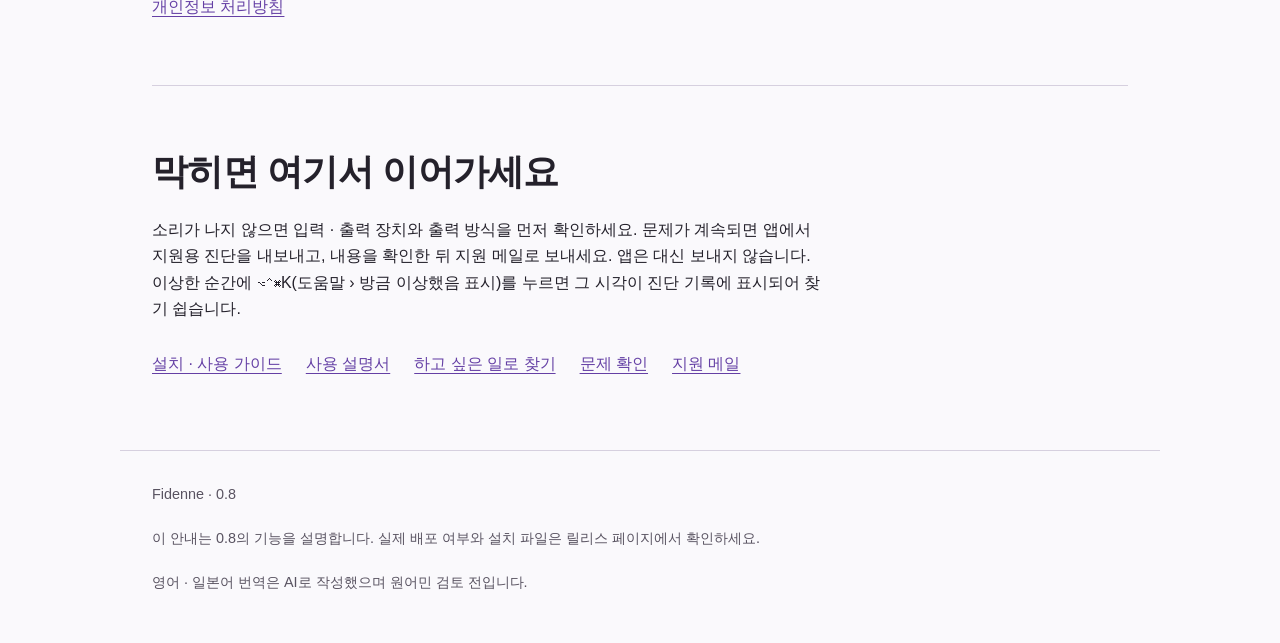
==== commit 5d69b63b: "Fidenne 0.8.0: site pages in Korean, English and Japanese [skip ci]" ====
--- a/docs/index.html
+++ b/docs/index.html
@@ -6,8 +6,8 @@
 <meta charset="utf-8">
 <meta name="viewport" content="width=device-width, initial-scale=1">
 <meta name="color-scheme" content="light dark">
-<meta name="description" content="Mac에서 듣던 소리를 EQ, Ostrum, 크로스피드와 Audio Unit으로 다듬고 외장 DAC로 보내세요. Fidenne 0.7 설치와 사용 안내.">
-<title>Fidenne 0.7 · 설치와 사용</title>
+<meta name="description" content="Mac에서 듣던 소리를 EQ, Ostrum, 크로스피드와 Audio Unit으로 다듬고 외장 DAC로 보내세요. Fidenne 0.8 설치와 사용 안내.">
+<title>Fidenne 0.8 · 설치와 사용</title>
 <link rel="icon" href="img/icon.png">
 <link rel="stylesheet" href="style.css">
 <link rel="alternate" hreflang="ko" href="index.html">
@@ -18,12 +18,12 @@
 <a class="skip-link" href="#main">본문으로</a>
 <header class="site-header" id="top">
 <a class="brand" href="#top"><img src="img/icon.png" alt="" width="28" height="28">Fidenne</a>
-<nav aria-label="이 페이지"><a href="#new">0.7의 변화</a><a href="#install">시작하기</a><a href="install.html">설치 · 사용</a><a href="#usage">사용법</a><a href="#privacy">개인정보</a></nav>
+<nav aria-label="이 페이지"><a href="#new">0.8의 변화</a><a href="#new07">0.7의 변화</a><a href="#install">시작하기</a><a href="install.html">설치 · 사용</a><a href="#usage">사용법</a><a href="#privacy">개인정보</a></nav>
 <nav class="languages" aria-label="언어"><a href="index.html" lang="ko" hreflang="ko" aria-current="page">한국어</a><a href="en/index.html" lang="en" hreflang="en">English</a><a href="ja/index.html" lang="ja" hreflang="ja">日本語</a></nav>
 </header>
 <main id="main">
 <div class="hero" aria-labelledby="hero-title">
-<p class="eyebrow">Fidenne · 공개 베타 1 · 0.7.0</p><h1 id="hero-title">듣던 소리에서,<br>내가 원하는 소리로.</h1>
+<p class="eyebrow">Fidenne · 공개 베타 1 · 0.8.0</p><h1 id="hero-title">듣던 소리에서,<br>내가 원하는 소리로.</h1>
 <p class="lead">듣던 앱은 그대로. EQ · Ostrum · 크로스피드로 소리를 다듬고, 연결한 외장 DAC로 보냅니다. 음악과 가사, 소리가 지나가는 길을 한 창에서 봅니다.</p>
 <a class="button" href="https://github.com/fidenne/fidenne/releases/latest">릴리스 보기<span aria-hidden="true"> ↗</span></a>
 <p class="requirements">Apple 실리콘 Mac · macOS 15 이상 · 유선 USB 외장 DAC 권장</p><p class="small">아직 공개 베타입니다 — 바뀌거나 고쳐지는 곳이 있습니다. 내려받기와 배포 상태는 릴리스 페이지에서 확인하세요.</p>
@@ -31,7 +31,11 @@
 <picture><source media="(prefers-color-scheme: dark)" srcset="img/0.7/home-dark-ko.png"><img src="img/0.7/home-light-ko.png" alt="듣던 음악을 이어서" loading="lazy"></picture>
 </figure>
 </div>
-<section id="new" aria-labelledby="new-title"><p class="eyebrow">0.7</p><h2 id="new-title">0.7에서 달라지는 듣는 방식</h2><p>더 읽기 편한 화면, 직접 고르는 번역, 내가 결정하는 소리 설정.</p><div class="feature-grid"><article><h3>세 언어, 두 가지 테마</h3><p>한국어 · English · 日本語와 라이트 · 다크 화면을 지원합니다. 앱의 언어는 macOS의 앱별 언어 설정을 따릅니다. 곡과 앨범 이름은 서비스가 제공하는 표기 그대로 보입니다.</p></article>
+<section id="new" aria-labelledby="new-title"><p class="eyebrow">0.8</p><h2 id="new-title">0.8의 새 기능</h2><p>0.8은 앨범 모드에 영상 · 정보 페이지를 더하고, 서비스별 홈 칸 · 떠 있는 가사 · 일본어 읽기 표시를 넣으며, 5.1 · 7.1 파일을 처리 없이 보냅니다. 요구 사항은 0.7.0과 같습니다. 아래 그림 일부는 0.7 화면이라 0.8과 조금 다를 수 있습니다.</p><div class="feature-grid"><article><h3>앨범 모드 세 페이지</h3><p>큰 재생 화면이 지금 재생 · 영상 · 정보 세 페이지로 나뉩니다(⌘ + 쓸기 · 휠 · ⌥⌘↑ ⌥⌘↓). 설정 › 화면 › 앨범 모드 페이지에서 순서와 표시를 정합니다. 정보 페이지는 앨범 · 발매 · 장르 · 길이 · 음질과 참여자를 보이고, 영상 페이지는 링크 · 영상 파일 · 검색어로 찾은 영상을 음악 위치에 맞춰 틉니다.</p></article>
+<article><h3>서비스별 홈 칸과 검색</h3><p>스트리밍 홈에 Apple Music 추천 · 차트 · 최근 재생, Spotify 최근 재생 · 많이 들은 곡 · 저장한 앨범 칸이 더해지고, Apple Music 아티스트 검색 · Spotify 검색과 더 보기가 생겼습니다.</p></article>
+<article><h3>떠 있는 가사와 읽기 표시</h3><p>재생 메뉴 › 떠 있는 가사(⇧⌘L)로 가사를 따로 띄우고, 가사 › 표시에서 읽기 표시 · 발음 표기를 켭니다. 노브는 방향키로 조정하고, Fidenne 목록은 끝에서 처음으로 이어집니다.</p></article>
+<article><h3>다채널 파일 그대로</h3><p>로컬의 5.1 · 7.1 · 7.1.4 파일을 다채널 출력 장치로 처리 없이 보냅니다(재생 알약 「다채널 그대로」). DSP › 플러그인의 다채널 입력 플러그인으로 헤드폰용 두 채널을 만들 수도 있습니다. DSP › EQ는 밴드를 최대 256개까지 두고, 입출력 · 진단 › 고급 › PCM에서 DAC마다 44.1 · 48 kHz 계열 최고 레이트를 낮춥니다.</p></article></div><p class="note"><b>소리가 바뀌는 것.</b> 다른 곡을 고르거나 다음 · 이전을 누를 때 첫 부분을 소리 없이 붙든 채 처음 위치로 돌려 곡이 처음부터 한 번만 시작됩니다(전에는 시작이 들린 뒤 되감겼습니다). 파일의 마지막 소리가 DAC까지 모두 전달됩니다. 고친 것: Spotify 무료 계정 표시, YouTube Music 정사각 표지, 저장된 DAC 질문 뒤 Apple Music이 대신 재생되던 일. YouTube Music은 곡을 고르는 누름이 마지막으로 앞에 둔 브라우저 탭으로 가며(확장 0.4.50, 업데이트 뒤 ↻ 필요), Safari는 앱을 업데이트한 뒤 탭을 새로 고치라고 알려 줍니다.</p></section>
+<section id="new07" aria-labelledby="new07-title"><p class="eyebrow">0.7</p><h2 id="new07-title">0.7에서 달라지는 듣는 방식</h2><p>더 읽기 편한 화면, 직접 고르는 번역, 내가 결정하는 소리 설정.</p><div class="feature-grid"><article><h3>세 언어, 두 가지 테마</h3><p>한국어 · English · 日本語와 라이트 · 다크 화면을 지원합니다. 앱의 언어는 macOS의 앱별 언어 설정을 따릅니다. 곡과 앨범 이름은 서비스가 제공하는 표기 그대로 보입니다.</p></article>
 <article><h3>가사와 발음을 내 방식으로</h3><p>원문 · 발음 · 번역의 순서와 표시를 고르고, 발음 줄을 직접 고칩니다. 번역 문체는 번역할 언어마다 따로 편집하고 기본값으로 되돌릴 수 있습니다.</p></article>
 <article><h3>원하는 소리를 말로</h3><p>DSP 도우미에 바라는 소리를 적고 설정 샘플 셋을 받습니다. 샘플마다 의견을 적어 다시 요청하고, 고른 설정만 적용합니다.</p></article>
 <article><h3>플러그인을 소리 순서에</h3><p>Audio Unit 효과를 소리 처리 순서에 넣고 순서를 바꿉니다. 플러그인 자체 화면은 각 카드의 「편집기 열기」로 따로 엽니다. Playback Chain에서 켜짐 상태와 소리가 지나는 순서를 확인합니다.</p></article></div></section>
@@ -59,6 +63,6 @@
 <section id="privacy" aria-labelledby="privacy-title"><h2 id="privacy-title">보내기 전에 내가 고릅니다</h2><ul><li>이 사이트에는 추적기 · 분석 스크립트 · 외부 글꼴이 없습니다. 앱은 받은 소리를 파일로 저장하거나 AI 제공자에게 보내지 않습니다.</li><li>인터넷 가사 검색은 동의 뒤 곡 정보를 LRCLIB에 보냅니다. AI 번역은 동의한 제공자에게 가사와 번역에 필요한 정보를 보냅니다.</li><li>DSP 도우미는 바라는 글과 현재 소리 설정 등 요청에 필요한 정보를 보냅니다. 오디오와 곡 정보는 보내지 않습니다. 보내기 전에 내용을 확인할 수 있습니다.</li><li>클라우드 AI는 직접 저장한 API 키를 사용하며 제공자 요금이 발생할 수 있습니다. 가사 번역과 DSP 도우미는 사용량 한도를 함께 셉니다. 요청은 설정을 자동으로 적용하지 않습니다.</li></ul><a href="https://github.com/fidenne/fidenne/blob/main/PRIVACY.md">개인정보 처리방침</a></section>
 <section id="help" aria-labelledby="help-title"><h2 id="help-title">막히면 여기서 이어가세요</h2><p>소리가 나지 않으면 입력 · 출력 장치와 출력 방식을 먼저 확인하세요. 문제가 계속되면 앱에서 지원용 진단을 내보내고, 내용을 확인한 뒤 지원 메일로 보내세요. 앱은 대신 보내지 않습니다. 이상한 순간에 ⌥⌃⌘K(도움말 › 방금 이상했음 표시)를 누르면 그 시각이 진단 기록에 표시되어 찾기 쉽습니다.</p><div class="resource-links"><a href="install.html">설치 · 사용 가이드</a><a href="https://github.com/fidenne/fidenne/blob/main/docs/user/MANUAL.md">사용 설명서</a><a href="https://github.com/fidenne/fidenne/blob/main/docs/user/HOW-TO.md">하고 싶은 일로 찾기</a><a href="https://github.com/fidenne/fidenne/blob/main/docs/user/TROUBLESHOOTING.md">문제 확인</a><a href="mailto:fidenne.support@gmail.com">지원 메일</a></div></section>
 </main>
-<footer><p>Fidenne · 0.7</p><p>이 안내는 0.7의 기능을 설명합니다. 실제 배포 여부와 설치 파일은 릴리스 페이지에서 확인하세요.</p><p>영어 · 일본어 번역은 AI로 작성했으며 원어민 검토 전입니다.</p></footer>
+<footer><p>Fidenne · 0.8</p><p>이 안내는 0.8의 기능을 설명합니다. 실제 배포 여부와 설치 파일은 릴리스 페이지에서 확인하세요.</p><p>영어 · 일본어 번역은 AI로 작성했으며 원어민 검토 전입니다.</p></footer>
 </body>
 </html>
